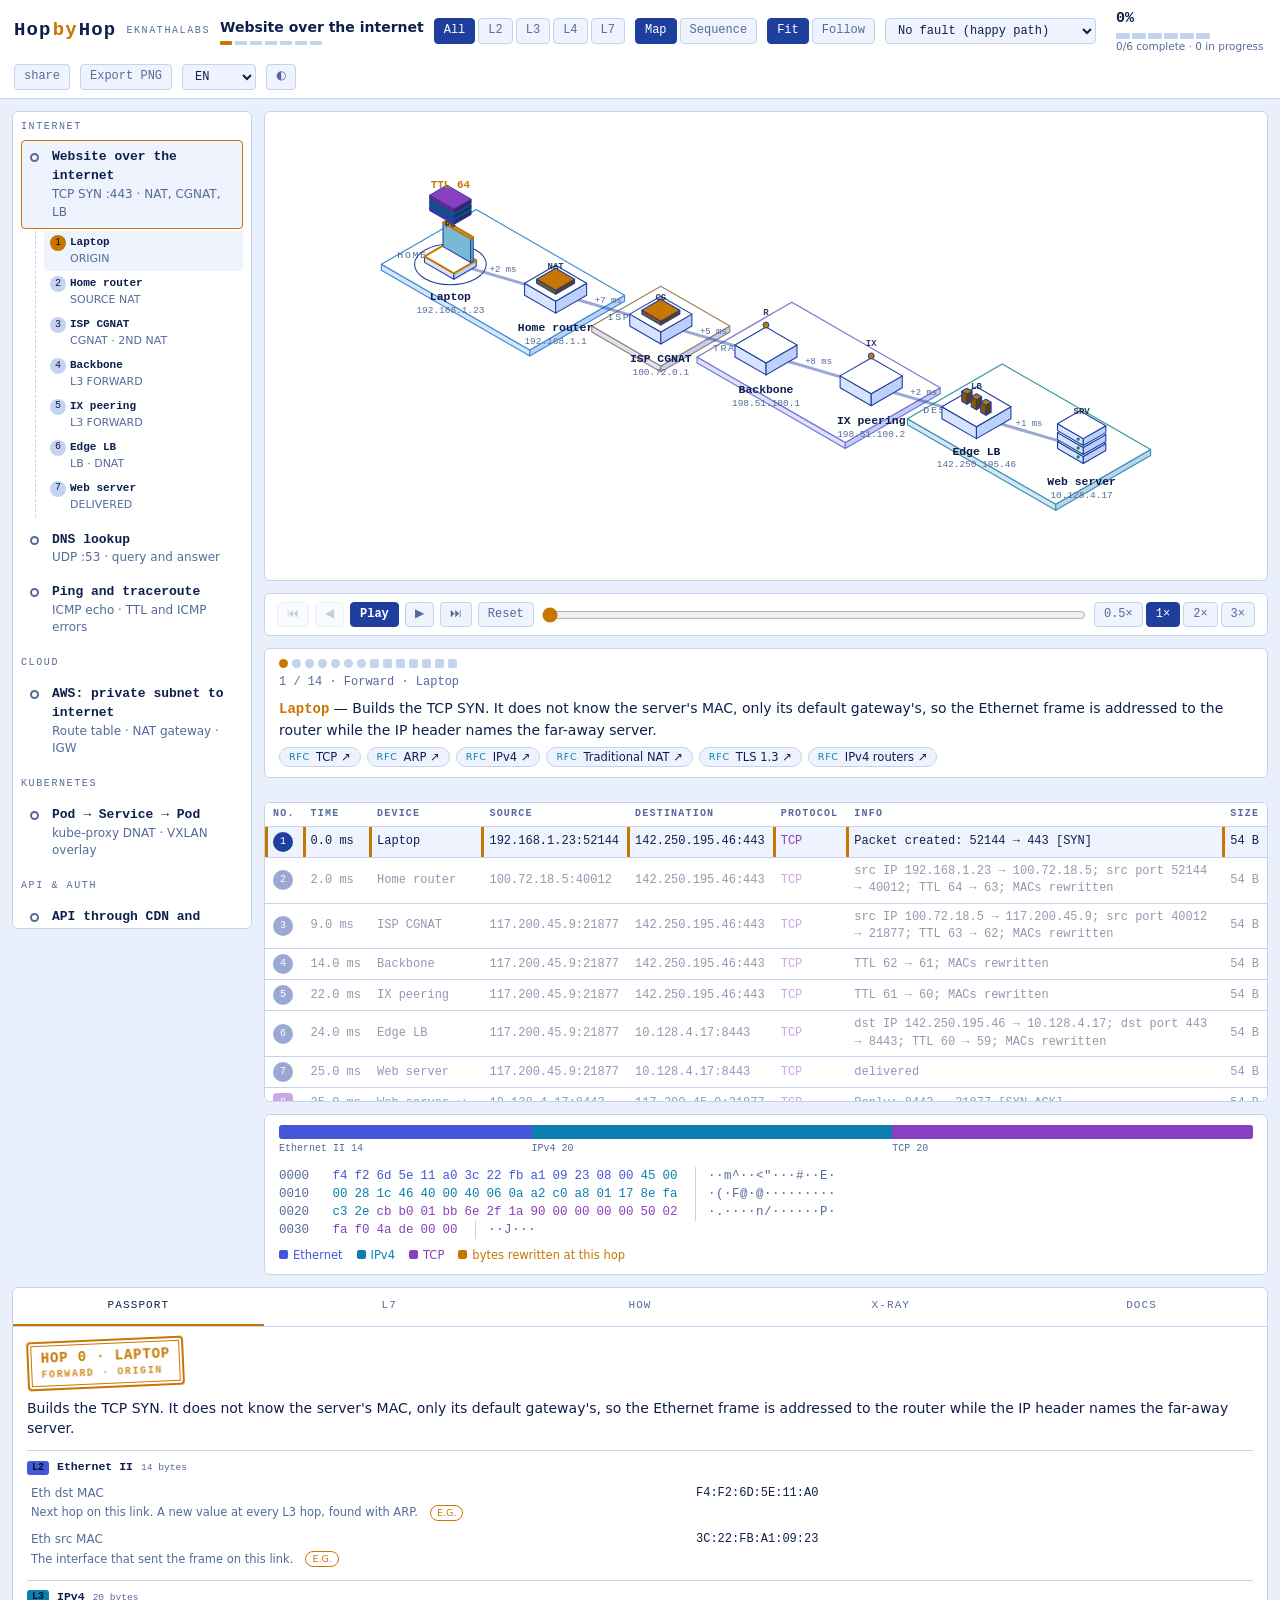
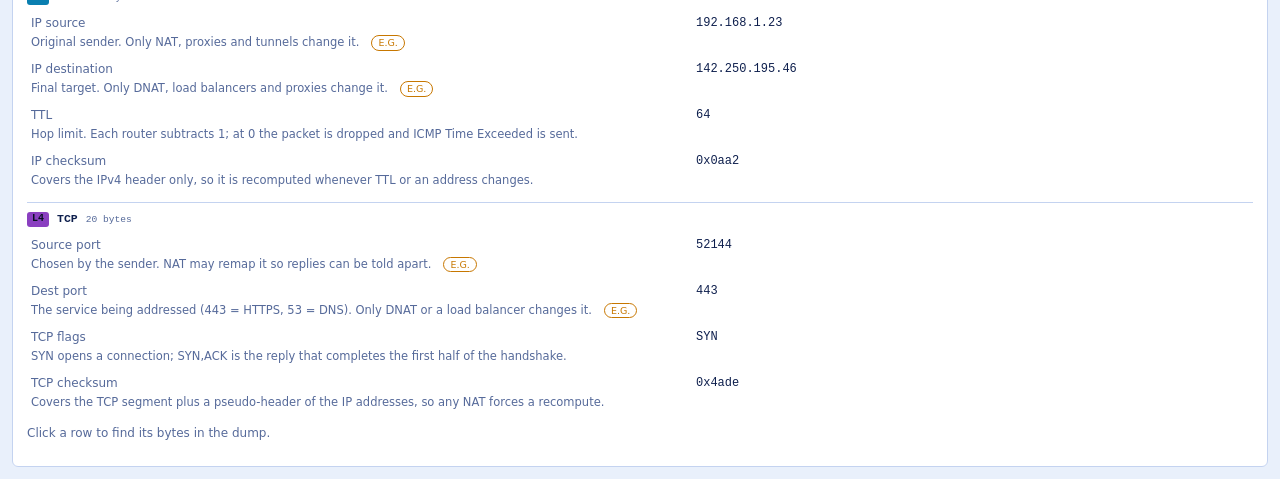
==== index.html @ b1446d4a "init: hopbyhop start" ====
<!doctype html>
<html lang="en" data-theme="dark">
<head>
<meta charset="utf-8">
<meta name="viewport" content="width=device-width,initial-scale=1">
<title>Hop by Hop — follow one packet, see every hop</title>
<meta name="description" content="Follow one packet across the network. Real bytes, real checksums, every rewrite explained. Free, offline, single file.">
<style>:root{
  --bg:#0b1020;--plate:#111a35;--panel:#0f172f;--panel2:#15203f;--line:#243059;--text:#dbe5ff;--dim:#8193c4;
  --accent:#ffb020;--ok:#3ddc97;--bad:#ff5d6c;--chg:#4cc9f0;
  --eth:#8b9cff;--ipc:#4cc9f0;--l4:#c792ea;--pay:#3ddc97;
  --s-top:#243a73;--s-lf:#1a2b5c;--s-rf:#13204a;--ink:#6f8cff;
  --mono:"JetBrains Mono","IBM Plex Mono",ui-monospace,SFMono-Regular,Menlo,Consolas,"Liberation Mono",monospace;
  --sans:system-ui,-apple-system,"Segoe UI",Roboto,"Noto Sans","Noto Sans Telugu","Noto Sans Devanagari",Arial,sans-serif;
}
:root[data-theme=light]{
  --bg:#e9f0fb;--plate:#f6f9ff;--panel:#ffffff;--panel2:#eef3fd;--line:#c4d3f0;--text:#0e1f4d;--dim:#566a9a;
  --accent:#c77700;--ok:#0b8f5c;--bad:#d1293d;--chg:#0a7fb0;
  --eth:#4457d6;--ipc:#0a7fb0;--l4:#8a3fc0;--pay:#0b8f5c;
  --s-top:#ffffff;--s-lf:#d7e3ff;--s-rf:#bdd0fb;--ink:#1f3f9f;
}
*{box-sizing:border-box}
html,body{margin:0}
body{background:var(--bg);color:var(--text);font-family:var(--sans);font-size:14px;line-height:1.45;
  background-image:linear-gradient(var(--line) 1px,transparent 1px),linear-gradient(90deg,var(--line) 1px,transparent 1px);
  background-size:44px 44px;background-position:-1px -1px;background-attachment:fixed}
body::before{content:"";position:fixed;inset:0;background:var(--bg);opacity:.9;pointer-events:none;z-index:-1}
a{color:var(--chg)}
button,select,textarea{font:inherit;color:inherit}
button{cursor:pointer}
small{color:var(--dim)}
.mono{font-family:var(--mono)}
.card{background:var(--panel);border:1px solid var(--line);border-radius:6px;padding:12px 14px;position:relative}
.card>h2,.h{margin:0 0 10px;font-family:var(--mono);font-size:11px;letter-spacing:.14em;text-transform:uppercase;color:var(--dim);font-weight:600;display:flex;align-items:center;gap:10px;flex-wrap:wrap}
.top{position:sticky;top:0;z-index:20;display:flex;align-items:center;gap:10px;padding:8px 14px;background:var(--panel);border-bottom:1px solid var(--line);flex-wrap:wrap}
.brand{display:flex;align-items:center;gap:10px}
.brand b{font-family:var(--mono);font-size:19px;letter-spacing:.06em}
.brand b i{color:var(--accent);font-style:normal}
.brand small{display:block;font-family:var(--mono);font-size:10px;letter-spacing:.16em;text-transform:uppercase}
.blk{display:grid;gap:2px;min-width:130px}
.blk small{font-family:var(--mono);font-size:10px;letter-spacing:.14em;text-transform:uppercase}
.blk b{font-family:var(--mono);font-size:13px;letter-spacing:.04em}
.dots{display:flex;gap:3px;margin-top:2px}
.dots i{width:16px;height:3px;background:var(--line);border-radius:2px}
.dots i.on{background:var(--accent)}
.seg{display:flex;gap:2px}
.seg button,.btn{border:1px solid var(--line);background:var(--panel2);border-radius:4px;padding:3px 9px;font-family:var(--mono);font-size:12px;color:var(--dim)}
.seg button.on{background:var(--ink);color:#fff;border-color:var(--ink)}
.btn:hover,.seg button:hover{border-color:var(--accent);color:var(--text)}
.btn.pri{background:var(--ink);color:#fff;border-color:var(--ink);font-weight:700}
.btn:disabled{opacity:.35;cursor:default}
.pbar{display:flex;gap:2px;margin-top:3px}
.pbar i{width:14px;height:6px;background:var(--line);border-radius:1px}
.pbar i.done{background:var(--ok)}.pbar i.prog{background:var(--accent)}
.hc{margin-left:auto;display:flex;gap:6px;align-items:center;flex-wrap:wrap}
select{background:var(--panel2);border:1px solid var(--line);border-radius:4px;padding:4px 8px;font-family:var(--mono);font-size:12px}
.app{display:grid;grid-template-columns:268px minmax(0,1fr) 372px;gap:12px;padding:12px;align-items:start;max-width:1900px;margin:0 auto}
.center{display:grid;gap:12px;min-width:0}
.rail,.right{position:sticky;top:70px;max-height:calc(100vh - 82px);overflow:auto}
.right{display:flex;flex-direction:column;padding:0}
.right .tabs{display:flex;border-bottom:1px solid var(--line);overflow:auto}
.right .tabs button{flex:1;border:0;background:transparent;padding:10px 6px;font-family:var(--mono);font-size:11px;letter-spacing:.1em;text-transform:uppercase;color:var(--dim);border-bottom:2px solid transparent;white-space:nowrap}
.right .tabs button.on{color:var(--text);border-color:var(--accent)}
.right .body{padding:12px 14px;overflow:auto}
@media(max-width:1280px){.app{grid-template-columns:240px minmax(0,1fr)}.right{grid-column:1/-1;position:static;max-height:none}}
@media(max-width:860px){.app{grid-template-columns:1fr}.rail{position:static;max-height:none}.top{gap:10px}}
/* rail */
.rg{font-family:var(--mono);font-size:10px;letter-spacing:.16em;text-transform:uppercase;color:var(--dim);margin:12px 0 6px}
.rg:first-child{margin-top:0}
.ri{display:grid;grid-template-columns:14px 1fr;column-gap:8px;width:100%;text-align:left;border:1px solid transparent;background:transparent;border-radius:4px;padding:7px 8px}
.ri b{font-family:var(--mono);font-size:13px}
.ri span{grid-column:2;color:var(--dim);font-size:12px}
.ri:hover{background:var(--panel2)}
.ri.act{background:var(--panel2);border-color:var(--accent)}
.dot{width:9px;height:9px;border-radius:50%;border:2px solid var(--dim);margin-top:5px}
.dot.prog{border-color:var(--accent);background:var(--accent)}.dot.done{border-color:var(--ok);background:var(--ok)}
.steps{margin:2px 0 6px 14px;border-left:1px dashed var(--line);padding-left:8px;display:grid;gap:1px}
.rs{display:grid;grid-template-columns:20px 1fr;text-align:left;border:0;background:transparent;border-radius:4px;padding:4px 6px}
.rs i{font-style:normal;font-family:var(--mono);font-size:10px;width:16px;height:16px;border-radius:50%;background:var(--line);display:grid;place-items:center;color:var(--text)}
.rs b{font-family:var(--mono);font-size:11px;font-weight:600}
.rs span{grid-column:2;font-size:11px;color:var(--dim)}
.rs.on{background:var(--panel2)}.rs.on i{background:var(--accent);color:#1a1100}
/* diagram */
.dtool{display:flex;gap:8px;align-items:center;flex-wrap:wrap;margin-bottom:8px}
.dtool .sp{flex:1}
.stage{position:relative;height:clamp(360px,54vh,580px);border:1px solid var(--line);border-radius:4px;background:color-mix(in srgb,var(--plate) 70%,transparent);overflow:hidden}
#map{width:100%;height:100%;display:block}
#mini{position:absolute;right:8px;bottom:8px;width:150px;height:84px;background:var(--panel);border:1px solid var(--line);border-radius:4px;opacity:.92}
#seq{display:none;height:clamp(360px,54vh,580px);overflow:auto;border:1px solid var(--line);border-radius:4px}
svg text{font-family:var(--mono)}
.zp.top{fill:color-mix(in srgb,var(--zc) 15%,var(--plate))}
.zp.lf{fill:color-mix(in srgb,var(--zc) 28%,var(--s-lf))}
.zp.rf{fill:color-mix(in srgb,var(--zc) 22%,var(--s-rf))}
.zp{stroke:color-mix(in srgb,var(--zc) 55%,var(--ink))!important}
.zl{fill:var(--dim);font-size:10px;letter-spacing:.16em;text-transform:uppercase}
.iso polygon,.iso ellipse,.iso path{stroke:var(--ink);stroke-width:1.1;stroke-linejoin:round}
.iso .top{fill:var(--s-top)}.iso .lf{fill:var(--s-lf)}.iso .rf{fill:var(--s-rf)}
.acc.top{fill:var(--accent)!important}.acc.lf{fill:color-mix(in srgb,var(--accent) 72%,#000)!important}.acc.rf{fill:color-mix(in srgb,var(--accent) 52%,#000)!important}
.scr.top,.scr.lf,.scr.rf{fill:color-mix(in srgb,var(--chg) 55%,var(--s-top))!important}
.led{fill:var(--ok);stroke:none!important}
.ring{fill:none;stroke:var(--ink);stroke-dasharray:5 4}
.node{cursor:pointer;transition:opacity .25s}
.node.dim{opacity:.28}
.node.future{opacity:.5}
.node.cur .top{stroke:var(--accent);stroke-width:2}
.node.cur .nglow{opacity:1}
.nglow{fill:none;stroke:var(--accent);stroke-width:2;opacity:0}
.nname{fill:var(--text);font-size:11.5px;font-weight:700;text-anchor:middle}
.naddr{fill:var(--dim);font-size:9.5px;text-anchor:middle}
.ncode{fill:var(--text);font-size:9px;font-weight:700;text-anchor:middle;opacity:.85}
.lnk{stroke:var(--ink);stroke-width:3;opacity:.45;fill:none}
.lnk.done{stroke:var(--accent);opacity:.95}
.lnk.flow{stroke:var(--accent);stroke-dasharray:3 9;stroke-linecap:round;animation:flow 1s linear infinite;opacity:1;fill:none}
@keyframes flow{to{stroke-dashoffset:-24}}
.lbl{fill:var(--dim);font-size:9px;text-anchor:middle}
.sl.top,.sl.lf,.sl.rf{stroke:var(--ink)}
.sl-eth.top{fill:var(--eth)}.sl-eth.lf{fill:color-mix(in srgb,var(--eth) 70%,#000)}.sl-eth.rf{fill:color-mix(in srgb,var(--eth) 50%,#000)}
.sl-ip.top{fill:var(--ipc)}.sl-ip.lf{fill:color-mix(in srgb,var(--ipc) 70%,#000)}.sl-ip.rf{fill:color-mix(in srgb,var(--ipc) 50%,#000)}
.sl-l4.top{fill:var(--l4)}.sl-l4.lf{fill:color-mix(in srgb,var(--l4) 70%,#000)}.sl-l4.rf{fill:color-mix(in srgb,var(--l4) 50%,#000)}
.sl-pay.top{fill:var(--pay)}.sl-pay.lf{fill:color-mix(in srgb,var(--pay) 70%,#000)}.sl-pay.rf{fill:color-mix(in srgb,var(--pay) 50%,#000)}
.sl-out.top{fill:var(--accent)}.sl-out.lf{fill:color-mix(in srgb,var(--accent) 70%,#000)}.sl-out.rf{fill:color-mix(in srgb,var(--accent) 50%,#000)}
.pk.ret .sl{opacity:.82}
.flash{animation:flash .9s ease-out}
@keyframes flash{0%{filter:brightness(2.2) drop-shadow(0 0 6px var(--accent))}100%{filter:none}}
.ptxt{fill:var(--accent);font-size:11px;font-weight:700;text-anchor:middle}
.tagbg{fill:var(--panel);stroke:var(--accent);stroke-width:1}
.tagtx{fill:var(--text);font-size:9.5px}
.tagwrap{animation:pop .35s ease-out}
@keyframes pop{from{opacity:0;transform:translateY(6px)}to{opacity:1;transform:none}}
.xmark{stroke:var(--bad);stroke-width:4;stroke-linecap:round}
.fring{fill:none;stroke:var(--bad);stroke-width:2;animation:pulse 1.2s ease-out infinite}
@keyframes pulse{0%{opacity:1;stroke-width:2}100%{opacity:0;stroke-width:9}}
.ftxt{fill:var(--bad);font-size:10px;font-weight:700;text-anchor:middle}
.mn{fill:var(--dim)}.mn.on{fill:var(--accent)}
.mv{fill:none;stroke:var(--accent);stroke-width:1.5}
/* narration */
.nar .top2{display:flex;gap:14px;align-items:center;flex-wrap:wrap;margin-bottom:8px}
.sdots{display:flex;gap:4px;flex-wrap:wrap}
.sdots i{width:9px;height:9px;border-radius:50%;background:var(--line);cursor:pointer}
.sdots i.on{background:var(--accent)}.sdots i.past{background:color-mix(in srgb,var(--accent) 45%,var(--line))}
.sdots i.r{border-radius:2px}
.ctr{display:flex;gap:6px;align-items:center;flex-wrap:wrap}
.ctr .btn{min-width:36px;height:30px}
#scrub{flex:1;min-width:140px;accent-color:var(--accent)}
.cap{font-size:14px;margin:6px 0 8px}
.cap b{font-family:var(--mono);color:var(--accent)}
.chips{display:flex;gap:6px;flex-wrap:wrap}
.doc{display:inline-flex;gap:6px;align-items:center;font-size:11.5px;text-decoration:none;border:1px solid var(--line);border-radius:12px;padding:1px 9px;color:var(--text);background:var(--panel2)}
.doc:hover{border-color:var(--chg)}
.doc em{font-style:normal;font-size:9.5px;letter-spacing:.08em;text-transform:uppercase;color:var(--chg)}
.doc.v em{color:var(--accent)}.doc.t em{color:var(--ok)}
.faultbox{border:1px solid var(--bad);background:color-mix(in srgb,var(--bad) 9%,var(--panel));border-radius:6px;padding:12px 14px}
.faultbox h3{margin:0 0 4px;font-size:14px;color:var(--bad);font-family:var(--mono)}
.faultbox p{margin:0 0 8px}
pre{margin:0;background:var(--bg);border:1px solid var(--line);border-radius:4px;padding:8px 10px;font-family:var(--mono);font-size:12px;overflow:auto;white-space:pre}
/* hop table */
.tw{overflow:auto;max-height:290px}
table{width:100%;border-collapse:collapse;font-size:12.5px}
th{position:sticky;top:0;background:var(--panel);font-family:var(--mono);font-size:10px;letter-spacing:.12em;text-transform:uppercase;color:var(--dim);text-align:left;padding:4px 8px;font-weight:600}
td{padding:5px 8px;border-top:1px solid var(--line);font-family:var(--mono);font-size:12px;white-space:nowrap}
td.info{white-space:normal;min-width:240px}
tr.hr{cursor:pointer}
tr.hr:hover td{background:var(--panel2)}
tr.hr.on td{background:var(--panel2);box-shadow:inset 3px 0 0 var(--accent)}
tr.hr.fut td{opacity:.45}
.no{display:inline-grid;place-items:center;width:20px;height:20px;border-radius:50%;background:var(--ink);color:#fff;font-size:10px}
.no.r{border-radius:4px;background:var(--l4)}
.pt-tcp{color:var(--l4)}.pt-udp{color:var(--ipc)}.pt-icmp{color:var(--accent)}.pt-dns{color:var(--ok)}
/* bytes */
.lbar{display:flex;height:14px;border-radius:3px;overflow:hidden;margin-bottom:3px}
.lbar i{display:block;height:100%}
.lbl2{display:flex;font-size:10px;font-family:var(--mono);color:var(--dim);margin-bottom:10px}
.lbl2 span{overflow:hidden;white-space:nowrap}
.hexw{display:grid;grid-template-columns:1fr;font-family:var(--mono);font-size:12.5px;overflow:auto}
.hrow{display:flex;gap:14px;white-space:nowrap}
.hoff{color:var(--dim);width:36px}
.hasc{color:var(--dim);letter-spacing:.04em;border-left:1px solid var(--line);padding-left:12px}
.hb{display:inline-block;width:22px;text-align:center;border-radius:3px}
.hb.eth{color:var(--eth)}.hb.ip{color:var(--ipc)}.hb.l4{color:var(--l4)}.hb.pay{color:var(--pay)}
.hb.dim{opacity:.25}
.hb.chg{background:color-mix(in srgb,var(--accent) 26%,transparent);box-shadow:inset 0 -2px 0 var(--accent);color:var(--text)}
.hb.sel{background:var(--chg);color:#04121a;font-weight:700}
.legend{display:flex;gap:14px;font-size:11.5px;color:var(--dim);margin-top:8px;flex-wrap:wrap}
.legend span::before{content:"";display:inline-block;width:9px;height:9px;border-radius:2px;margin-right:5px;background:currentColor}
/* inspector */
.stamp{display:inline-block;border:2.5px solid var(--accent);color:var(--accent);padding:5px 12px;border-radius:4px;transform:rotate(-2.5deg);font-family:var(--mono);font-weight:700;letter-spacing:.06em;margin:0 0 10px;box-shadow:inset 0 0 0 2px var(--panel),inset 0 0 0 3px var(--accent)}
.stamp small{display:block;font-size:10px;letter-spacing:.16em;color:inherit;opacity:.85}
.stamp.bad{border-color:var(--bad);color:var(--bad);box-shadow:inset 0 0 0 2px var(--panel),inset 0 0 0 3px var(--bad)}
.does{margin:0 0 12px}
.grp{border-top:1px solid var(--line);padding-top:8px;margin-top:8px}
.gh{display:flex;gap:8px;align-items:center;font-family:var(--mono);font-size:11.5px;font-weight:700;margin-bottom:4px}
.gh small{font-weight:400}
.lay{display:inline-block;font-size:10px;padding:0 5px;border-radius:3px;color:#06101f;font-weight:700}
.L2{background:var(--eth)}.L3{background:var(--ipc)}.L4{background:var(--l4)}.L7{background:var(--pay)}
.fr{display:grid;grid-template-columns:96px 1fr 1fr;gap:2px 8px;padding:5px 4px;border-radius:4px;cursor:pointer;font-size:12px}
.fr:hover{background:var(--panel2)}
.fr.sel{background:var(--panel2);box-shadow:inset 2px 0 0 var(--chg)}
.fr .f{color:var(--dim);font-family:var(--sans)}
.fr .o{font-family:var(--mono);color:var(--dim);word-break:break-all}
.fr .n{font-family:var(--mono);word-break:break-all}
.fr.chg .o{text-decoration:line-through}
.fr.chg .n{color:var(--chg);font-weight:700}
.fr.der .n{color:var(--dim)}
.fr .note{grid-column:1/-1;color:var(--dim);font-size:11.5px;display:flex;gap:6px;flex-wrap:wrap;align-items:center}
.bg{font-family:var(--sans);font-size:9.5px;border:1px solid var(--chg);color:var(--chg);border-radius:9px;padding:0 6px;margin-left:6px;font-weight:400}
.bg.d{border-color:var(--dim);color:var(--dim)}
.bg.e{border-color:var(--accent);color:var(--accent)}
.bg.x{border-color:var(--bad);color:var(--bad)}
.hint{color:var(--dim);font-size:12px;margin-top:8px}
.l7r{display:grid;grid-template-columns:140px 1fr;gap:3px 10px;font-family:var(--mono);font-size:12px;padding:4px 6px;border-radius:3px;word-break:break-all}
.l7r.new{background:color-mix(in srgb,var(--ok) 14%,transparent)}
.l7r.chg{background:color-mix(in srgb,var(--accent) 16%,transparent)}
.l7r.del{background:color-mix(in srgb,var(--bad) 12%,transparent);text-decoration:line-through;opacity:.8}
.l7r .k{color:var(--dim)}
.blk2{border:1px solid var(--line);border-radius:4px;margin-bottom:10px}
.blk2 .bh{display:flex;justify-content:space-between;gap:8px;align-items:center;padding:6px 10px;border-bottom:1px solid var(--line);font-size:12px;font-weight:700}
.blk2 pre{border:0;border-radius:0 0 4px 4px}
.blk2 .bd{padding:6px 10px}
.xt{width:100%;margin:6px 0}
.xt td,.xt th{padding:4px 6px;font-size:11.5px}
.xt tr.hit td{background:color-mix(in srgb,var(--accent) 20%,transparent);color:var(--text);box-shadow:inset 0 0 0 0 transparent}
.xt tr.hit td:first-child{box-shadow:inset 3px 0 0 var(--accent)}
.fl{display:flex;flex-wrap:wrap;gap:4px;align-items:center;margin:6px 0}
.fl span{border:1px solid var(--line);border-radius:4px;padding:2px 8px;font-family:var(--mono);font-size:11.5px;color:var(--dim)}
.fl span.hit{border-color:var(--accent);color:var(--text);background:color-mix(in srgb,var(--accent) 15%,transparent)}
.fl i{font-style:normal;color:var(--dim)}
.dl{display:grid;gap:6px}
.dl a{display:grid;grid-template-columns:1fr auto;gap:2px 10px;border:1px solid var(--line);border-radius:4px;padding:7px 10px;text-decoration:none;color:var(--text)}
.dl a:hover{border-color:var(--chg)}
.dl a small{grid-column:1}
.dl a em{font-style:normal;font-family:var(--mono);font-size:10px;letter-spacing:.08em;text-transform:uppercase;color:var(--chg);align-self:start;grid-row:1;grid-column:2}
/* trace tool */
textarea{width:100%;min-height:200px;background:var(--bg);border:1px solid var(--line);border-radius:4px;padding:10px;font-family:var(--mono);font-size:12.5px;resize:vertical}
.tiles{display:grid;grid-template-columns:repeat(auto-fit,minmax(130px,1fr));gap:10px;margin:14px 0}
.tile{background:var(--panel2);border:1px solid var(--line);border-radius:4px;padding:10px 12px}
.tile b{display:block;font-family:var(--mono);font-size:20px}
.tile span{color:var(--dim);font-size:11px;text-transform:uppercase;letter-spacing:.08em}
.trow{display:grid;grid-template-columns:30px 200px minmax(120px,1fr) 80px;gap:10px;padding:9px 6px;border-top:1px solid var(--line);align-items:start}
.trow .n{font-family:var(--mono);color:var(--dim)}
.chip{display:inline-block;font-size:10px;border-radius:9px;padding:0 7px;margin-left:6px;border:1px solid var(--line);color:var(--dim)}
.chip.cg{border-color:var(--accent);color:var(--accent)}.chip.priv{border-color:var(--eth);color:var(--eth)}.chip.pub{border-color:var(--ok);color:var(--ok)}
.tbar{height:9px;background:var(--panel2);border-radius:5px;overflow:hidden;margin-top:5px}
.tbar span{display:block;height:100%;background:var(--chg)}.tbar span.hot{background:var(--bad)}
.note2{font-size:12.5px;margin:0 0 4px}
.note2::before{content:"";display:inline-block;width:8px;height:8px;border-radius:50%;margin-right:7px;background:var(--dim)}
.note2.warn::before{background:var(--accent)}.note2.bad::before{background:var(--bad)}.note2.ok::before{background:var(--ok)}.note2.info::before{background:var(--chg)}
.tavg{font-family:var(--mono);text-align:right}
@media(max-width:760px){.trow{grid-template-columns:26px 1fr 64px}.trow .bars{grid-column:1/-1;order:5}}
footer{max-width:1900px;margin:0 auto;padding:4px 14px 28px;color:var(--dim);font-size:12px}
.toast{position:fixed;bottom:18px;left:50%;transform:translateX(-50%);background:var(--accent);color:#1a1100;padding:8px 14px;border-radius:6px;font-weight:600;opacity:0;pointer-events:none;transition:opacity .2s;z-index:50}
.toast.on{opacity:1}
[hidden]{display:none!important}
:focus-visible{outline:2px solid var(--accent);outline-offset:2px}
@media(prefers-reduced-motion:reduce){*{animation:none!important;transition:none!important}}
/* layout patch: template-specific containers */
body{background:var(--bg);color:var(--text);font-family:var(--sans);margin:0}
.brand b span{color:var(--accent);margin:0 1px}
.now{display:flex;flex-direction:column;gap:3px}.now b{font-size:14px}
.ndots{display:flex;gap:3px}.ndots i{width:12px;height:4px;background:var(--line);border-radius:1px}.ndots i.on{background:var(--accent)}
.prog{display:flex;flex-direction:column;margin-left:auto}.prog b{font-family:var(--mono);font-size:15px}.prog small{font-size:10.5px;color:var(--dim)}
.seg{display:flex;gap:3px}
.stagewrap{position:relative;background:var(--panel);border:1px solid var(--line);border-radius:6px;overflow:hidden}
#stage{display:block}#map{display:block;width:100%;height:clamp(340px,52vh,560px)}
#seq{background:var(--panel)}
.ctl{display:flex;align-items:center;gap:6px;flex-wrap:wrap;background:var(--panel);border:1px solid var(--line);border-radius:6px;padding:8px 12px}
.ctl #scrub{flex:1;min-width:120px;accent-color:var(--accent)}
.narr{background:var(--panel);border:1px solid var(--line);border-radius:6px;padding:10px 14px;display:grid;gap:6px}
.narr .ctr{font-family:var(--mono);font-size:12px;color:var(--dim)}.narr .cap{margin:0;line-height:1.5}
.narr .cap b{color:var(--accent)}
.tw,.bytes,.rail,.right,.tracepane{background:var(--panel);border:1px solid var(--line);border-radius:6px}
.tw{overflow:auto;max-height:300px}.bytes{padding:10px 14px;overflow:auto}
.rail{padding:8px}.tracepane{grid-column:2/-1;padding:16px;display:grid;gap:10px;align-content:start}
.tracepane[hidden],.center[hidden],.right[hidden]{display:none}
#tin{width:100%;box-sizing:border-box;background:var(--panel2);color:var(--text);border:1px solid var(--line);border-radius:4px;padding:8px;font-family:var(--mono);font-size:12px}
.itabs{display:flex;border-bottom:1px solid var(--line);overflow:auto}
.itabs button{flex:1;border:0;background:transparent;padding:10px 6px;font-family:var(--mono);font-size:11px;letter-spacing:.1em;text-transform:uppercase;color:var(--dim);border-bottom:2px solid transparent;white-space:nowrap;cursor:pointer}
.itabs button.on{color:var(--text);border-color:var(--accent)}
.ibody{padding:12px 14px;overflow:auto}
.hint{font-size:12px;color:var(--dim);line-height:1.5}
/* sequence view */
.seq svg{color:var(--text);font-family:var(--mono)}
.seq .life{stroke:var(--line);stroke-dasharray:3 4}.seq .sbox{fill:var(--panel2);stroke:var(--line)}
.seq .sn{font-size:10.5px;text-anchor:middle;fill:var(--text);font-weight:700}.seq .sa2{font-size:9px;text-anchor:middle;fill:var(--dim)}
.seq .sarr{cursor:pointer;color:var(--chg)}.seq .sarr line,.seq .sarr path{stroke:currentColor;stroke-width:1.6}
.seq .sarr.r{color:var(--accent)}.seq .sarr.cur{color:var(--accent);font-weight:700}.seq .sarr.cur line{stroke-width:2.6}.seq .sarr.fut{opacity:.35}
.seq .sl2{font-size:10px;fill:var(--text)}.seq .sl2.c{text-anchor:middle}
.top .btn,.top select{white-space:nowrap}.top .prog{min-width:150px}
</style>
</head>
<body>
<header class="top">
  <div class="brand"><b>Hop<span>by</span>Hop</b><small>EknathaLabs</small></div>
  <div class="now"><b id="nowTitle"></b><span id="nowDots" class="ndots"></span></div>
  <div class="seg" id="layerSel" aria-label="Layer focus"></div>
  <div class="seg" id="viewSel"></div>
  <div class="seg" id="zoomSel"></div>
  <select id="selF" aria-label="Fault"></select>
  <div class="prog" title="Progress"><b id="progPct"></b><span id="progBar" class="pbar"></span><small id="progTxt"></small></div>
  <button class="btn" id="bShare" data-i="share">Share</button>
  <button class="btn" id="bExport" data-i="export">PNG</button>
  <select id="lang" aria-label="Language"><option value="en">EN</option><option value="te">తెలుగు</option><option value="hi">हिन्दी</option></select>
  <button class="btn" id="bTheme" aria-label="Toggle theme">◐</button>
</header>
<main class="app" id="app">
  <nav class="rail" id="rail" aria-label="Journeys"></nav>
  <section class="center" id="center">
    <div class="stagewrap">
      <div id="stage"><svg id="map" preserveAspectRatio="xMidYMid meet" role="img" aria-label="Isometric packet path"></svg></div>
      <div id="seq" class="seq" style="display:none"></div>
      <svg id="mini" class="mini" preserveAspectRatio="xMidYMid meet" aria-hidden="true"></svg>
    </div>
    <div class="ctl">
      <button class="btn" id="bFirst" aria-label="First">⏮</button>
      <button class="btn" id="bPrev" aria-label="Previous">◀</button>
      <button class="btn pri" id="bPlay">Play</button>
      <button class="btn" id="bNext" aria-label="Next">▶</button>
      <button class="btn" id="bLast" aria-label="Last">⏭</button>
      <button class="btn" id="bReset" data-i="reset">Reset</button>
      <input type="range" id="scrub" min="0" max="1" step="0.01" value="0" aria-label="Scrub">
      <div class="seg" id="spdSel"><button data-v="0.5">0.5×</button><button data-v="1" class="on">1×</button><button data-v="2">2×</button><button data-v="3">3×</button></div>
    </div>
    <div class="narr">
      <div class="sdots" id="sdots"></div><div class="ctr" id="stepTxt"></div>
      <p id="cap" class="cap"></p><div class="chips" id="capDocs"></div>
    </div>
    <div id="faultBox"></div>
    <div class="tw" id="hops"></div>
    <div id="bytes" class="bytes"></div>
  </section>
  <aside class="right" id="right">
    <div class="itabs" id="itabs"></div>
    <div class="ibody" id="ibody"></div>
  </aside>
  <section class="tracepane" id="tracepane" hidden>
    <h2 data-i="traceTool">Traceroute decoder</h2>
    <p class="hint">Paste output from traceroute, tracert or mtr. Everything is parsed in your browser; nothing is uploaded.</p>
    <textarea id="tin" spellcheck="false" rows="9"></textarea>
    <div><button class="btn" id="tsample">Load sample</button></div>
    <div class="tiles" id="ttiles"></div>
    <div id="tout"></div>
  </section>
</main>
<div class="toast" id="toast" role="status"></div>
<script>"use strict";
/* ================= official documentation registry =================
   k: Standard | Vendor | Tool.  Only official sources are linked. scripts/check-links.js verifies every URL. */
const R = n => 'https://www.rfc-editor.org/rfc/rfc' + n;
const DOCS = {
  rfc791:{l:'RFC 791 · IPv4',u:R(791),k:'Standard',s:'STD 5'},
  rfc768:{l:'RFC 768 · UDP',u:R(768),k:'Standard',s:'STD 6'},
  rfc9293:{l:'RFC 9293 · TCP',u:R(9293),k:'Standard',s:'STD 7'},
  rfc792:{l:'RFC 792 · ICMP',u:R(792),k:'Standard',s:'STD 5'},
  rfc826:{l:'RFC 826 · ARP',u:R(826),k:'Standard',s:'STD 37'},
  rfc1071:{l:'RFC 1071 · Internet checksum',u:R(1071),k:'Standard',s:'Informational'},
  rfc1812:{l:'RFC 1812 · IPv4 routers',u:R(1812),k:'Standard',s:'Proposed Standard'},
  rfc1918:{l:'RFC 1918 · Private addresses',u:R(1918),k:'Standard',s:'BCP 5'},
  rfc3022:{l:'RFC 3022 · Traditional NAT',u:R(3022),k:'Standard',s:'Informational'},
  rfc6598:{l:'RFC 6598 · Shared address space',u:R(6598),k:'Standard',s:'BCP 153'},
  rfc1191:{l:'RFC 1191 · Path MTU discovery',u:R(1191),k:'Standard',s:'Draft Standard'},
  rfc4821:{l:'RFC 4821 · Packetization-layer PMTUD',u:R(4821),k:'Standard',s:'Proposed Standard'},
  rfc7348:{l:'RFC 7348 · VXLAN',u:R(7348),k:'Standard',s:'Informational'},
  rfc9110:{l:'RFC 9110 · HTTP semantics',u:R(9110),k:'Standard',s:'STD 97'},
  rfc7239:{l:'RFC 7239 · Forwarded header',u:R(7239),k:'Standard',s:'Proposed Standard'},
  rfc1035:{l:'RFC 1035 · DNS',u:R(1035),k:'Standard',s:'STD 13'},
  rfc8446:{l:'RFC 8446 · TLS 1.3',u:R(8446),k:'Standard',s:'Proposed Standard'},
  rfc6750:{l:'RFC 6750 · Bearer tokens',u:R(6750),k:'Standard',s:'Proposed Standard'},
  rfc7519:{l:'RFC 7519 · JWT',u:R(7519),k:'Standard',s:'Proposed Standard'},
  rfc8693:{l:'RFC 8693 · Token exchange',u:R(8693),k:'Standard',s:'Proposed Standard'},
  w3tc:{l:'W3C Trace Context',u:'https://www.w3.org/TR/trace-context/',k:'Standard',s:'W3C Recommendation'},
  k8svip:{l:'Kubernetes · Virtual IPs and service proxies',u:'https://kubernetes.io/docs/reference/networking/virtual-ips/',k:'Vendor'},
  k8ssvc:{l:'Kubernetes · Service',u:'https://kubernetes.io/docs/concepts/services-networking/service/',k:'Vendor'},
  k8snet:{l:'Kubernetes · Cluster networking',u:'https://kubernetes.io/docs/concepts/cluster-administration/networking/',k:'Vendor'},
  k8spol:{l:'Kubernetes · Network policies',u:'https://kubernetes.io/docs/concepts/services-networking/network-policies/',k:'Vendor'},
  nf:{l:'netfilter documentation',u:'https://www.netfilter.org/documentation/',k:'Tool'},
  tcpdump:{l:'tcpdump manual',u:'https://www.tcpdump.org/manpages/tcpdump.1.html',k:'Tool'},
  awsrt:{l:'AWS · Route tables',u:'https://docs.aws.amazon.com/vpc/latest/userguide/VPC_Route_Tables.html',k:'Vendor'},
  awsnat:{l:'AWS · NAT gateways',u:'https://docs.aws.amazon.com/vpc/latest/userguide/vpc-nat-gateway.html',k:'Vendor'},
  awsigw:{l:'AWS · Internet gateways',u:'https://docs.aws.amazon.com/vpc/latest/userguide/VPC_Internet_Gateway.html',k:'Vendor'},
  awssg:{l:'AWS · Security groups',u:'https://docs.aws.amazon.com/vpc/latest/userguide/vpc-security-groups.html',k:'Vendor'},
  awsacl:{l:'AWS · Network ACLs',u:'https://docs.aws.amazon.com/vpc/latest/userguide/vpc-network-acls.html',k:'Vendor'}
};

/* ================= field explanations (passport tree) ================= */
const FINFO = {
  ethDst:{l:'Eth dst MAC',n:'Next hop on this link. A new value at every L3 hop, found with ARP.',d:['rfc826'],eg:1},
  ethSrc:{l:'Eth src MAC',n:'The interface that sent the frame on this link.',d:['rfc826'],eg:1},
  ipSrc:{l:'IP source',n:'Original sender. Only NAT, proxies and tunnels change it.',d:['rfc791','rfc3022'],eg:1},
  ipDst:{l:'IP destination',n:'Final target. Only DNAT, load balancers and proxies change it.',d:['rfc791'],eg:1},
  ttl:{l:'TTL',n:'Hop limit. Each router subtracts 1; at 0 the packet is dropped and ICMP Time Exceeded is sent.',d:['rfc791','rfc1812','rfc792']},
  ipCk:{l:'IP checksum',n:'Covers the IPv4 header only, so it is recomputed whenever TTL or an address changes.',d:['rfc1071'],der:1},
  sport:{l:'Source port',n:'Chosen by the sender. NAT may remap it so replies can be told apart.',d:['rfc9293','rfc768'],eg:1},
  dport:{l:'Dest port',n:'The service being addressed (443 = HTTPS, 53 = DNS). Only DNAT or a load balancer changes it.',d:['rfc9293','rfc768'],eg:1},
  flags:{l:'TCP flags',n:'SYN opens a connection; SYN,ACK is the reply that completes the first half of the handshake.',d:['rfc9293']},
  tcpCk:{l:'TCP checksum',n:'Covers the TCP segment plus a pseudo-header of the IP addresses, so any NAT forces a recompute.',d:['rfc9293','rfc1071'],der:1},
  udpCk:{l:'UDP checksum',n:'Covers the datagram plus a pseudo-header of the IP addresses, so NAT forces a recompute.',d:['rfc768','rfc1071'],der:1},
  icmpType:{l:'ICMP type',n:'8 = echo request, 0 = echo reply, 11 = time exceeded (TTL hit 0).',d:['rfc792']},
  icmpId:{l:'Echo identifier',n:'Matches replies to the request. NAT treats it like a port and may rewrite it.',d:['rfc792'],eg:1},
  icmpCk:{l:'ICMP checksum',n:'Covers the whole ICMP message.',d:['rfc792','rfc1071'],der:1}
};

/* ================= UI strings (English, Telugu, Hindi). TE/HI are drafts: please proofread. ================= */
const I18N = {
  en:{tagline:'Follow one packet. See every hop.',nowLearning:'Now learning',layerFocus:'Layer focus',all:'All',progress:'Learning progress',complete:'complete',inProgress:'in progress',
    journeys:'Journeys',tools:'Tools',traceTool:'Traceroute decoder',map:'Map',sequence:'Sequence',fit:'Fit',follow:'Follow',breakIt:'Break it',noFault:'No fault (happy path)',
    play:'Play',pause:'Pause',step:'Step',reset:'Reset',speed:'Speed',copyLink:'Copy link',export:'Export PNG',theme:'Theme',passport:'Passport',l7:'L7',how:'How',xray:'X-ray',docs:'Docs',
    flow:'Packet flow',bytes:'Packet bytes',before:'Before',after:'After this hop',forward:'Forward',ret:'Return',hop:'Hop',no:'No.',time:'Time',device:'Device',src:'Source',dst:'Destination',proto:'Protocol',info:'Info',size:'Size',
    loadSample:'Load sample',pasteHere:'Paste traceroute output',egNote:'an example value: it differs in every real capture',clickRow:'Click a row to find its bytes in the dump.',linkCopied:'Link copied',
    rewritten:'rewritten',recomputed:'recomputed',added:'added',removed:'removed',changed:'changed',illus:'Addresses and MACs are illustrative sample values. Checksums are computed from the bytes shown.'},
  te:{tagline:'ఒక ప్యాకెట్‌ను అనుసరించండి. ప్రతి హాప్‌ను చూడండి.',nowLearning:'ఇప్పుడు నేర్చుకుంటున్నది',layerFocus:'లేయర్',all:'అన్నీ',progress:'అభ్యాస పురోగతి',complete:'పూర్తి',inProgress:'కొనసాగుతోంది',
    journeys:'ప్రయాణాలు',tools:'సాధనాలు',traceTool:'ట్రేస్‌రూట్ డీకోడర్',map:'మ్యాప్',sequence:'క్రమం',fit:'ఫిట్',follow:'అనుసరించు',breakIt:'లోపం చేర్చు',noFault:'లోపం లేదు',
    play:'ప్లే',pause:'పాజ్',step:'స్టెప్',reset:'రీసెట్',speed:'వేగం',copyLink:'లింక్ కాపీ',export:'PNG ఎగుమతి',theme:'థీమ్',passport:'పాస్‌పోర్ట్',l7:'L7',how:'ఎలా',xray:'ఎక్స్-రే',docs:'డాక్స్',
    flow:'ప్యాకెట్ ప్రవాహం',bytes:'ప్యాకెట్ బైట్లు',before:'ముందు',after:'ఈ హాప్ తర్వాత',forward:'ముందుకు',ret:'తిరుగు',hop:'హాప్',no:'సం.',time:'సమయం',device:'పరికరం',src:'మూలం',dst:'గమ్యం',proto:'ప్రోటోకాల్',info:'వివరం',size:'పరిమాణం',
    loadSample:'నమూనా లోడ్',pasteHere:'ట్రేస్‌రూట్ అవుట్‌పుట్ అతికించండి',clickRow:'బైట్లను చూడటానికి వరుసను క్లిక్ చేయండి.',linkCopied:'లింక్ కాపీ అయింది'},
  hi:{tagline:'एक पैकेट का पीछा करें। हर हॉप देखें।',nowLearning:'अभी सीख रहे हैं',layerFocus:'लेयर',all:'सभी',progress:'सीखने की प्रगति',complete:'पूर्ण',inProgress:'जारी',
    journeys:'यात्राएँ',tools:'टूल',traceTool:'ट्रेसरूट डिकोडर',map:'मैप',sequence:'क्रम',fit:'फ़िट',follow:'अनुसरण',breakIt:'गड़बड़ी जोड़ें',noFault:'कोई गड़बड़ी नहीं',
    play:'चलाएँ',pause:'रोकें',step:'स्टेप',reset:'रीसेट',speed:'गति',copyLink:'लिंक कॉपी',export:'PNG निर्यात',theme:'थीम',passport:'पासपोर्ट',l7:'L7',how:'कैसे',xray:'एक्स-रे',docs:'दस्तावेज़',
    flow:'पैकेट प्रवाह',bytes:'पैकेट बाइट्स',before:'पहले',after:'इस हॉप के बाद',forward:'आगे',ret:'वापसी',hop:'हॉप',no:'क्र.',time:'समय',device:'डिवाइस',src:'स्रोत',dst:'गंतव्य',proto:'प्रोटोकॉल',info:'जानकारी',size:'आकार',
    loadSample:'नमूना लोड करें',pasteHere:'ट्रेसरूट आउटपुट चिपकाएँ',clickRow:'बाइट्स देखने के लिए पंक्ति पर क्लिक करें।',linkCopied:'लिंक कॉपी हुआ'}
};

/* ================= payload helpers ================= */
function dnsName(){const o=[];for(const l of ['www','example','com']){o.push(l.length);for(const ch of l)o.push(ch.charCodeAt(0));}o.push(0);return o;}
const DNSQ=[0xb7,0xa1,0x01,0x00,0,1,0,0,0,0,0,0,...dnsName(),0,1,0,1];
const DNSR=[0xb7,0xa1,0x81,0x80,0,1,0,1,0,0,0,0,...dnsName(),0,1,0,1,0xc0,0x0c,0,1,0,1,0,0,0x01,0x2c,0,4,203,0,113,10];
const ECHO=[0x61,0x62,0x63,0x64,0x65,0x66,0x67,0x68];

/* ================= journeys =================
   node.set  = fields this device rewrites (cumulative)      node.router = decrements TTL      node.reset = terminates and re-originates (proxy)
   node.nat  = {mode:'src'|'dst', a, b}                       node.l7ops / node.l7rops = header changes on the forward / return trip
   node.x    = x-ray blocks                                    node.how  = "how it was computed" blocks
   fault.type: ttl (ICMP Time Exceeded returns) | mtu | drop (no reply) | l7 (error response returns)                                     */
const SC = {

/* ---------------------------------------------------------------- 1. website */
web:{
  group:'Internet',short:'Website over the internet',sub:'TCP SYN :443 · NAT, CGNAT, LB',title:'Laptop → web server (TCP SYN to :443)',ttl:64,
  base:{proto:'tcp',flags:0x02,seq:0x6e2f1a90,ack:0},reply:{flags:0x12,seq:0x2a4b8c10,ack:0x6e2f1a91},
  l7:{title:'HTTP/1.1 request (sent after the TCP and TLS handshakes)',note:'On the wire this is encrypted by TLS. This tab shows what the application sends once the connection is up.',hdr:[['Host','www.example.com'],['User-Agent','Mozilla/5.0'],['Accept','text/html'],['Connection','keep-alive']]},
  l7r:{title:'HTTP/1.1 200 OK',hdr:[['Content-Type','text/html; charset=utf-8'],['Content-Length','12800']]},
  docs:['rfc9293','rfc791','rfc3022','rfc8446'],
  nodes:[
   {name:'Laptop',code:'PC',type:'host',zone:'Home',tag:'ORIGIN',ms:0,addr:'192.168.1.23',
    does:'Builds the TCP SYN. It does not know the server\'s MAC, only its default gateway\'s, so the Ethernet frame is addressed to the router while the IP header names the far-away server.',
    set:{ethSrc:'3C:22:FB:A1:09:23',ethDst:'F4:F2:6D:5E:11:A0',ipSrc:'192.168.1.23',ipDst:'142.250.195.46',sport:52144,dport:443},docs:['rfc9293','rfc826'],
    how:[{t:'Why the frame goes to the router',c:'dst IP 142.250.195.46 is not in 192.168.1.0/24\n→ use default route via 192.168.1.1\nARP who-has 192.168.1.1 → F4:F2:6D:5E:11:A0\nframe dst MAC = gateway MAC, IP dst unchanged',d:['rfc826']}],
    x:[{kind:'flow',title:'Host network stack',items:['connect()','TCP: build SYN','IP: route lookup','ARP: gateway MAC','NIC: frame out'],hit:[0,1,2,3,4]},
       {kind:'table',title:'Routing table (longest prefix wins)',cols:['Destination','Gateway','Iface'],rows:[['192.168.1.0/24','—','wlan0'],['0.0.0.0/0','192.168.1.1','wlan0']],hit:[1],note:'142.250.195.46 matches only the default route, so the frame goes to the gateway.'}]},
   {name:'Home router',code:'NAT',type:'nat',router:true,zone:'Home',tag:'SOURCE NAT',ms:2,addr:'192.168.1.1',
    does:'Source NAT. The private source 192.168.1.23:52144 is replaced with the router\'s WAN address and a fresh port, and a translation entry is stored so replies can find their way back. TTL drops by one and both MACs are rewritten for the next link.',
    set:{ethSrc:'F4:F2:6D:5E:11:A1',ethDst:'00:1B:54:C2:7A:01',ipSrc:'100.72.18.5',sport:40012},nat:{mode:'src',a:'192.168.1.23:52144',b:'100.72.18.5:40012'},docs:['rfc3022','rfc1918'],
    x:[{kind:'table',title:'NAT table (conntrack)',cols:['Proto','Inside','Outside','State'],rows:[['tcp','192.168.1.23:52144','100.72.18.5:40012','SYN_SENT']],hit:[0],note:'Created by the first packet; the reply is matched against it.'}]},
   {name:'ISP CGNAT',code:'CG',type:'nat',router:true,zone:'ISP',tag:'CGNAT · 2ND NAT',ms:9,addr:'100.72.0.1',
    does:'The ISP translates again. Your "WAN" address was only 100.64.0.0/10 shared space, so the source is rewritten to a public IP shared with many subscribers. This is why inbound port-forwarding fails behind CGNAT.',
    set:{ethSrc:'00:1B:54:C2:7A:02',ethDst:'00:1B:54:C2:7B:10',ipSrc:'117.200.45.9',sport:21877},nat:{mode:'src',a:'100.72.18.5:40012',b:'117.200.45.9:21877'},docs:['rfc6598','rfc3022'],
    x:[{kind:'table',title:'CGNAT table (shared public IP)',cols:['Proto','Inside','Outside','State'],rows:[['tcp','100.72.18.5:40012','117.200.45.9:21877','SYN_SENT'],['tcp','100.72.31.9:51000','117.200.45.9:21878','ESTABLISHED']],hit:[0],note:'One public IP serves many subscribers; the port tells them apart.'}]},
   {name:'Backbone',code:'R',type:'router',router:true,zone:'Transit',tag:'L3 FORWARD',ms:14,addr:'198.51.100.1',
    does:'Pure routing. Longest-prefix match picks the next hop, TTL drops by one, the IP checksum is recomputed and both MACs change. Addresses and ports are untouched.',
    set:{ethSrc:'A4:7B:2C:00:19:01',ethDst:'A4:7B:2C:00:19:77'},docs:['rfc1812','rfc791'],
    how:[{t:'Longest-prefix match',c:'dst 142.250.195.46\n142.250.0.0/15  → matches (15 bits)\n0.0.0.0/0       → matches (0 bits)\n/15 wins → next hop 198.51.100.2 via ge-0/0/2\nARP next hop → new dst MAC; src MAC = ge-0/0/2',d:['rfc1812']}],
    x:[{kind:'table',title:'Routing table',cols:['Prefix','Next hop','Iface'],rows:[['117.200.45.0/24','connected','ge-0/0/1'],['142.250.0.0/15','198.51.100.2','ge-0/0/2'],['0.0.0.0/0','198.51.100.9','ge-0/0/3']],hit:[1],note:'The /15 is the most specific match, so it beats the default route.'}]},
   {name:'IX peering',code:'IX',type:'router',router:true,zone:'Transit',tag:'L3 FORWARD',ms:22,addr:'198.51.100.2',
    does:'Hand-off between networks at an internet exchange. Same story as any router: new MAC pair, TTL minus one. Most long-haul latency has accumulated before this point.',
    set:{ethSrc:'7C:AD:74:11:30:02',ethDst:'D8:C4:97:63:0A:05'},docs:['rfc1812']},
   {name:'Edge LB',code:'LB',type:'lb',router:true,zone:'Destination',tag:'LB · DNAT',ms:24,addr:'142.250.195.46',
    does:'A layer-4 load balancer picks a backend and rewrites the destination (DNAT) to the backend\'s private address and service port. Real edge fleets differ; this is a generic illustration.',
    set:{ethSrc:'42:01:0A:80:04:01',ethDst:'42:01:0A:80:04:11',ipDst:'10.128.4.17',dport:8443},nat:{mode:'dst',a:'142.250.195.46:443',b:'10.128.4.17:8443'},docs:['rfc3022'],
    x:[{kind:'table',title:'Backend pool',cols:['Backend','Health','Conns'],rows:[['10.128.4.16:8443','UP','412'],['10.128.4.17:8443','UP','397'],['10.128.4.18:8443','DOWN','0']],hit:[1],note:'Algorithm (illustrative): least connections among healthy backends.'}]},
   {name:'Web server',code:'SRV',type:'server',zone:'Destination',tag:'DELIVERED',ms:25,addr:'10.128.4.17',
    does:'The frame\'s MAC matches, the IP matches, the port is listening. The kernel answers with a SYN-ACK that retraces the path in reverse, translated back by each stored entry.',
    set:{},docs:['rfc9293'],x:[{kind:'flow',title:'Server network stack',items:['NIC','IP: dst is me','TCP: port 8443 LISTEN','SYN-ACK queued'],hit:[0,1,2,3]}]}
  ],
  faults:[
   {id:'ttl',at:3,type:'ttl',label:'TTL expires at Backbone',short:'TTL = 0',title:'TTL reached 0 at hop 3',
    body:'The packet left the laptop with a TTL just large enough to die at the backbone router. The router discards it and returns ICMP Time Exceeded (type 11) to the sender, quoting the start of the original packet. This is exactly how traceroute discovers each hop: it sends probes with TTL 1, 2, 3… and listens for those replies. Step forward to watch the ICMP message travel back and get un-NATed.',
    user:'$ traceroute -n 142.250.195.46\n 1  192.168.1.1    1.2 ms\n 2  100.72.0.1      6.8 ms\n 3  198.51.100.1    8.1 ms   <- ICMP Time Exceeded',d:['rfc792','rfc791','rfc1812']},
   {id:'mtu',at:4,type:'mtu',label:'MTU black hole at IX',short:'MTU 1400',title:'Full-size packets vanish at hop 4',
    body:'A link here has MTU 1400. Full 1500-byte segments with DF set must be dropped, and the router should return ICMP "Fragmentation needed". This network filters that ICMP, so the sender never learns and keeps retrying. Small packets (like this SYN) pass, which makes the fault confusing: the connection opens, then large responses stall.',
    user:'$ curl -sv https://example.test\n* Connected to example.test\n* TLS handshake started ... (hangs)\n# small pages work, large responses stall',d:['rfc1191','rfc4821']},
   {id:'drop',at:5,type:'drop',label:'Firewall DROP at Edge LB',short:'DROP',title:'Silently dropped at hop 5',
    body:'A firewall rule uses DROP rather than REJECT, so nothing is sent back. The client waits and retransmits the SYN until it gives up. With REJECT you would get an instant TCP RST or ICMP unreachable, which is much easier to debug.',
    user:'$ curl -m 5 https://example.test\ncurl: (28) Connection timed out after 5001 milliseconds\n$ traceroute -n -T -p 443 example.test\n 6  * * *\n 7  * * *',d:['rfc9293']}
  ]
},

/* ---------------------------------------------------------------- 2. DNS */
dns:{
  group:'Internet',short:'DNS lookup',sub:'UDP :53 · query and answer',title:'Laptop → public resolver (DNS query over UDP)',ttl:64,
  base:{proto:'udp',payload:DNSQ,payName:'DNS query'},reply:{payload:DNSR,payName:'DNS response'},
  msg:{f:'Standard query A www.example.com',r:'Standard query response A 203.0.113.10'},
  l7:{title:'DNS query',note:'DNS over UDP is cleartext: anyone on the path can read the name being looked up (see DoT/DoH for encrypted alternatives).',hdr:[['ID','0xb7a1'],['Flags','0x0100 (standard query, recursion desired)'],['Question','www.example.com IN A']]},
  l7r:{title:'DNS response',hdr:[['ID','0xb7a1'],['Flags','0x8180 (response, recursion available)'],['Answer','www.example.com. 300 IN A 203.0.113.10']]},
  docs:['rfc1035','rfc768','rfc3022'],
  nodes:[
   {name:'Laptop',code:'PC',type:'host',zone:'Home',tag:'ORIGIN',ms:0,addr:'192.168.1.23',
    does:'The stub resolver builds a DNS query for www.example.com (type A) and sends it in a single UDP datagram to the configured resolver. UDP has no handshake: one datagram out, one back.',
    set:{ethSrc:'3C:22:FB:A1:09:23',ethDst:'F4:F2:6D:5E:11:A0',ipSrc:'192.168.1.23',ipDst:'8.8.8.8',sport:41873,dport:53},docs:['rfc1035','rfc768'],
    x:[{kind:'flow',title:'Stub resolver',items:['getaddrinfo()','cache miss','build query','UDP :53'],hit:[0,1,2,3]}]},
   {name:'Home router',code:'NAT',type:'nat',router:true,zone:'Home',tag:'SOURCE NAT',ms:2,addr:'192.168.1.1',
    does:'Many home routers advertise themselves as the DNS server; here the query is simply forwarded and source-NATed like any other UDP flow. The NAT entry is short-lived: UDP has no FIN to say the exchange is over, so it expires on a timer.',
    set:{ethSrc:'F4:F2:6D:5E:11:A1',ethDst:'00:1B:54:C2:7A:01',ipSrc:'100.72.18.5',sport:33011},nat:{mode:'src',a:'192.168.1.23:41873',b:'100.72.18.5:33011'},docs:['rfc3022'],
    x:[{kind:'table',title:'NAT table',cols:['Proto','Inside','Outside','Timeout'],rows:[['udp','192.168.1.23:41873','100.72.18.5:33011','30 s']],hit:[0],note:'UDP entries expire on a timer instead of at connection close.'}]},
   {name:'ISP CGNAT',code:'CG',type:'nat',router:true,zone:'ISP',tag:'CGNAT · 2ND NAT',ms:9,addr:'100.72.0.1',
    does:'Carrier-grade NAT translates the shared 100.64.0.0/10 address into a public one.',
    set:{ethSrc:'00:1B:54:C2:7A:02',ethDst:'00:1B:54:C2:7B:10',ipSrc:'117.200.45.9',sport:21877},nat:{mode:'src',a:'100.72.18.5:33011',b:'117.200.45.9:21877'},docs:['rfc6598']},
   {name:'Backbone',code:'R',type:'router',router:true,zone:'Transit',tag:'L3 FORWARD',ms:14,addr:'198.51.100.1',
    does:'Routes towards the resolver\'s network: TTL minus one, new MAC pair, checksum recomputed.',set:{ethSrc:'A4:7B:2C:00:19:01',ethDst:'A4:7B:2C:00:19:77'},docs:['rfc1812']},
   {name:'Public resolver',code:'DNS',type:'server',zone:'Resolver',tag:'RECURSIVE RESOLVER',ms:18,addr:'8.8.8.8',
    does:'The recursive resolver checks its cache. On a miss it would walk root → .com TLD → authoritative servers; here it answers from cache with the A record 203.0.113.10 (TTL 300 s).',
    set:{ethSrc:'42:01:0A:F0:00:01',ethDst:'42:01:0A:F0:00:09'},docs:['rfc1035'],
    x:[{kind:'flow',title:'Recursive resolution',items:['cache lookup','miss → root','→ .com TLD','→ authoritative','answer cached'],hit:[0],note:'Highlighted: the cache hit this example takes. On a miss the other steps run.'}]}
  ],
  faults:[
   {id:'drop',at:3,type:'drop',label:'UDP/53 filtered at Backbone',short:'DROP :53',title:'DNS datagrams silently dropped at hop 3',
    body:'A filter drops DNS. UDP has no retransmission built in, so the stub resolver waits for its timeout (often 5 s), retries, then tries the next server. Users see slow page loads rather than a clean error, which is why DNS problems look like "the internet is slow".',
    user:'$ dig @8.8.8.8 www.example.com +time=2 +tries=1\n;; communications error to 8.8.8.8#53: timed out',d:['rfc1035','rfc768']}
  ]
},

/* ---------------------------------------------------------------- 3. ping */
ping:{
  group:'Internet',short:'Ping and traceroute',sub:'ICMP echo · TTL and ICMP errors',title:'Laptop → server (ICMP echo request)',ttl:64,
  base:{proto:'icmp',type:8,code:0,id:0x1a2b,seq:1,payload:ECHO,payName:'Echo data'},reply:{type:0},
  msg:{f:'Echo (ping) request',r:'Echo (ping) reply'},
  l7:null,l7r:null,docs:['rfc792','rfc791','rfc1812'],
  nodes:[
   {name:'Laptop',code:'PC',type:'host',zone:'Home',tag:'ORIGIN',ms:0,addr:'192.168.1.23',
    does:'ping builds an ICMP echo request (type 8) with an identifier and sequence number. ICMP rides directly on IP, with no ports, so NAT matches replies using the identifier instead.',
    set:{ethSrc:'3C:22:FB:A1:09:23',ethDst:'F4:F2:6D:5E:11:A0',ipSrc:'192.168.1.23',ipDst:'203.0.113.10'},docs:['rfc792']},
   {name:'Home router',code:'NAT',type:'nat',router:true,zone:'Home',tag:'SOURCE NAT',ms:2,addr:'192.168.1.1',
    does:'Rewrites the source address and also the echo identifier, which plays the role of a port for ICMP. TTL minus one.',
    set:{ethSrc:'F4:F2:6D:5E:11:A1',ethDst:'00:1B:54:C2:7A:01',ipSrc:'100.72.18.5',id:0x4c11},nat:{mode:'src',a:'192.168.1.23 id 0x1a2b',b:'100.72.18.5 id 0x4c11'},docs:['rfc3022']},
   {name:'ISP CGNAT',code:'CG',type:'nat',router:true,zone:'ISP',tag:'CGNAT · 2ND NAT',ms:9,addr:'100.72.0.1',
    does:'A second translation to a public address, again remapping the identifier.',
    set:{ethSrc:'00:1B:54:C2:7A:02',ethDst:'00:1B:54:C2:7B:10',ipSrc:'117.200.45.9',id:0x5d02},nat:{mode:'src',a:'100.72.18.5 id 0x4c11',b:'117.200.45.9 id 0x5d02'},docs:['rfc6598']},
   {name:'Backbone',code:'R',type:'router',router:true,zone:'Transit',tag:'L3 FORWARD',ms:14,addr:'198.51.100.1',
    does:'Plain forwarding. This is hop 4 of the path: traceroute would show this router when it sends a probe with TTL 4.',set:{ethSrc:'A4:7B:2C:00:19:01',ethDst:'A4:7B:2C:00:19:77'},docs:['rfc1812']},
   {name:'IX peering',code:'IX',type:'router',router:true,zone:'Transit',tag:'L3 FORWARD',ms:22,addr:'198.51.100.2',
    does:'Another router hop towards the destination network.',set:{ethSrc:'7C:AD:74:11:30:02',ethDst:'D8:C4:97:63:0A:05'},docs:['rfc1812']},
   {name:'Server',code:'SRV',type:'server',zone:'Destination',tag:'ECHO REPLY',ms:25,addr:'203.0.113.10',
    does:'The kernel answers every echo request with an echo reply (type 0), copying the identifier, sequence number and data.',set:{ethSrc:'42:01:0A:80:04:01',ethDst:'42:01:0A:80:04:11'},docs:['rfc792']}
  ],
  faults:[
   {id:'ttl',at:3,type:'ttl',label:'TTL expires at hop 4 (traceroute)',short:'TTL = 0',title:'TTL reached 0 at the Backbone router',
    body:'Traceroute sends probes with increasing TTL. This one starts with a TTL that runs out at the Backbone router, which returns ICMP Time Exceeded. The source address of that error is what traceroute prints as the hop. Step forward to see it travel back.',
    user:'$ traceroute -n -I 203.0.113.10\n 1  192.168.1.1    1.2 ms\n 2  100.72.0.1      6.8 ms\n 3  198.51.100.1    8.1 ms   <- this router',d:['rfc792','rfc791']},
   {id:'drop',at:4,type:'drop',label:'ICMP echo blocked at IX',short:'DROP ICMP',title:'Echo requests dropped at hop 5',
    body:'A firewall blocks ICMP echo. Ping shows 100% loss even though TCP connections to the same host may work, so "ping fails" does not always mean "host down". Test the real service port instead.',
    user:'$ ping -c 3 203.0.113.10\n3 packets transmitted, 0 received, 100% packet loss\n$ curl -sI https://203.0.113.10   # works',d:['rfc792']}
  ]
},

/* ---------------------------------------------------------------- 4. AWS */
aws:{
  group:'Cloud',short:'AWS: private subnet to internet',sub:'Route table · NAT gateway · IGW',title:'EC2 in a private subnet → internet (via NAT gateway)',ttl:64,
  base:{proto:'tcp',flags:0x02,seq:0x7a1c0e44,ack:0},reply:{flags:0x12,seq:0x31d0aa05,ack:0x7a1c0e45},
  l7:{title:'HTTPS request (encrypted in flight)',note:'Illustrative: the packet shown is the TCP SYN that precedes TLS.',hdr:[['Host','api.example.com'],['Accept','application/json']]},
  l7r:{title:'HTTP/1.1 200 OK',hdr:[['Content-Type','application/json']]},
  docs:['awsrt','awsnat','awsigw','awssg','awsacl'],
  nodes:[
   {name:'EC2 instance',code:'EC2',type:'host',zone:'Private subnet 10.0.1.0/24',tag:'ORIGIN',ms:0,addr:'10.0.1.25',
    does:'The instance has only a private address. Its default route points at the subnet\'s VPC router, so the frame goes there first. The security group is stateful: allowing outbound 443 automatically allows the reply.',
    set:{ethSrc:'0A:77:0E:A4:3D:10',ethDst:'0A:C3:5E:1B:90:01',ipSrc:'10.0.1.25',ipDst:'203.0.113.10',sport:50122,dport:443},docs:['awssg'],
    x:[{kind:'table',title:'Security group (outbound)',cols:['Type','Destination','Action'],rows:[['HTTPS 443','0.0.0.0/0','ALLOW']],hit:[0],note:'Stateful: return traffic is allowed automatically.'}]},
   {name:'VPC router',code:'RT',type:'router',router:true,zone:'Private subnet 10.0.1.0/24',tag:'ROUTE TABLE',ms:1,addr:'10.0.1.1',
    does:'The VPC router consults the subnet\'s route table. The default route targets the NAT gateway, so the next hop is the NAT gateway\'s network interface. The subnet\'s network ACL is checked here too, and is stateless.',
    set:{ethSrc:'0A:C3:5E:1B:90:01',ethDst:'0A:77:0E:A4:3D:12'},docs:['awsrt','awsacl'],
    how:[{t:'Route table lookup',c:'dst 203.0.113.10\n10.0.0.0/16  local            (no match)\n0.0.0.0/0    nat-0a1b2c3d4e5f (match)\n→ forward to the NAT gateway interface',d:['awsrt']}],
    x:[{kind:'table',title:'Route table (private subnet)',cols:['Destination','Target'],rows:[['10.0.0.0/16','local'],['0.0.0.0/0','nat-0a1b2c3d4e5f']],hit:[1],note:'The most specific match wins; only the default route matches the internet address.'},
       {kind:'table',title:'Network ACL (outbound, stateless)',cols:['Rule','Action','Match'],rows:[['100','ALLOW','tcp 443 → 0.0.0.0/0'],['*','DENY','everything else']],hit:[0],note:'Stateless: the return path (ephemeral ports) needs its own inbound rule.'}]},
   {name:'NAT gateway',code:'NAT',type:'nat',router:true,zone:'Public subnet 10.0.0.0/24',tag:'SOURCE NAT',ms:2,addr:'10.0.0.50',
    does:'The NAT gateway replaces the instance\'s private source with its own private address and a new port, and remembers the mapping. Outside the VPC its Elastic IP will stand in for that address.',
    set:{ethSrc:'0A:77:0E:A4:3D:12',ethDst:'0A:C3:5E:1B:90:02',ipSrc:'10.0.0.50',sport:1024},nat:{mode:'src',a:'10.0.1.25:50122',b:'10.0.0.50:1024'},docs:['awsnat']},
   {name:'Internet gateway',code:'IGW',type:'nat',router:true,zone:'VPC edge',tag:'1:1 NAT TO EIP',ms:3,addr:'igw-0f1e2d3c',
    does:'The internet gateway performs one-to-one NAT between a private address and its public (Elastic) IP, without changing ports. After this hop the source is the public address the internet sees.',
    set:{ethSrc:'0A:C3:5E:1B:90:02',ethDst:'0A:C3:5E:1B:90:03',ipSrc:'198.51.100.77'},nat:{mode:'src',a:'10.0.0.50',b:'198.51.100.77 (Elastic IP)'},docs:['awsigw']},
   {name:'Internet server',code:'SRV',type:'server',zone:'Internet',tag:'DELIVERED',ms:18,addr:'203.0.113.10',
    does:'The server sees the NAT gateway\'s Elastic IP as the client. The reply goes to that address and is translated back at the IGW and the NAT gateway.',set:{ethSrc:'42:01:0A:80:00:01',ethDst:'42:01:0A:80:00:09'},docs:['rfc9293']}
  ],
  faults:[
   {id:'noroute',at:1,type:'drop',label:'No route to the NAT gateway',short:'BLACKHOLE',title:'Route table blackhole at the VPC router',
    body:'The private subnet\'s route table has no 0.0.0.0/0 entry (or it points at a deleted NAT gateway, shown as "blackhole"). Traffic to the internet has nowhere to go and is dropped. The instance just times out: there is no ICMP error.',
    user:'$ curl -m 5 https://api.example.com\ncurl: (28) Connection timed out\n$ aws ec2 describe-route-tables ...   # 0.0.0.0/0  State: blackhole',d:['awsrt']},
   {id:'noigw',at:2,type:'drop',label:'Public subnet has no route to IGW',short:'NO IGW ROUTE',title:'NAT gateway cannot reach the internet',
    body:'The NAT gateway lives in a public subnet whose route table lacks 0.0.0.0/0 → internet gateway. The private instance\'s route and the NAT translation are fine, yet packets die after the NAT gateway. A very common mistake is putting the NAT gateway in a private subnet.',
    user:'$ curl -m 5 https://api.example.com\ncurl: (28) Connection timed out\n# check: public subnet route table must contain 0.0.0.0/0 → igw-…',d:['awsnat','awsigw']}
  ]
},

/* ---------------------------------------------------------------- 5. Kubernetes */
k8s:{
  group:'Kubernetes',short:'Pod → Service → Pod',sub:'kube-proxy DNAT · VXLAN overlay',title:'Pod → Service → Pod on another node (VXLAN overlay)',ttl:64,
  base:{proto:'tcp',flags:0x02,seq:0x5c3a9e21,ack:0},reply:{flags:0x12,seq:0x1f6d7a30,ack:0x5c3a9e22},
  l7:{title:'HTTP request (cleartext inside the cluster)',note:'Service traffic is usually plain HTTP unless a mesh adds mTLS.',hdr:[['Host','web-svc'],['User-Agent','curl/8.5.0'],['Accept','*/*']]},
  l7r:{title:'HTTP/1.1 200 OK',hdr:[['Content-Type','application/json'],['Content-Length','42']]},
  docs:['k8ssvc','k8svip','k8snet','rfc7348','nf'],
  nodes:[
   {name:'Pod web',code:'POD',type:'pod',zone:'Node 1',tag:'ORIGIN',ms:0,addr:'10.244.1.5',
    does:'The app calls the Service name. DNS returns the ClusterIP 10.96.0.20, a virtual address that no interface owns. The frame goes to the node\'s bridge or veth peer.',
    set:{ethSrc:'AA:3E:19:7C:42:05',ethDst:'B2:55:0C:98:11:01',ipSrc:'10.244.1.5',ipDst:'10.96.0.20',sport:48822,dport:80},docs:['k8ssvc'],
    x:[{kind:'flow',title:'Inside the pod',items:['app','eth0 (veth)','host bridge / CNI'],hit:[0,1,2]}]},
   {name:'Node 1 iptables',code:'NF',type:'nat',router:true,zone:'Node 1',tag:'KUBE-PROXY DNAT',ms:0.2,addr:'10.0.0.11',
    does:'netfilter PREROUTING matches KUBE-SERVICES for 10.96.0.20:80, jumps to the Service chain, picks an endpoint at random and DNATs to the pod 10.244.2.9:8080. conntrack records the pairing so the reply is translated back.',
    set:{ethSrc:'C6:90:4A:11:D3:08',ethDst:'7E:21:A4:CB:03:2F',ipDst:'10.244.2.9',dport:8080},nat:{mode:'dst',a:'10.96.0.20:80',b:'10.244.2.9:8080'},docs:['k8svip','nf'],
    x:[{kind:'flow',title:'iptables chains traversed',items:['PREROUTING','KUBE-SERVICES','KUBE-SVC-XXXX','KUBE-SEP-YYYY (DNAT)','POSTROUTING'],hit:[0,1,2,3,4],note:'The Service chain picks one endpoint with a probability rule.'}]},
   {name:'VXLAN encap',code:'VX',type:'tunnel',zone:'Node 1',tag:'ENCAPSULATED',ms:0.4,addr:'flannel.1',
    does:'The overlay device wraps the entire original frame inside UDP/VXLAN addressed to Node 2\'s real IP. The inner packet is unchanged; the extra outer headers (about 50 bytes) are what the physical network will see.',
    set:{outer:'10.0.0.11 → 10.0.0.12 · UDP 8472 · VNI 1  (+50 B)'},docs:['rfc7348','k8snet'],
    x:[{kind:'table',title:'Outer headers added',cols:['Layer','Value'],rows:[['Outer Ethernet','Node 1 → fabric'],['Outer IPv4','10.0.0.11 → 10.0.0.12'],['Outer UDP','dst port 8472'],['VXLAN','VNI 1'],['Inner frame','as sent by the pod']],hit:[1,2,3],note:'50 bytes of overhead: why the pod MTU must be about 1450 on a 1500 underlay.'}]},
   {name:'Underlay',code:'SW',type:'switch',zone:'Fabric',tag:'OUTER HEADERS ONLY',ms:0.7,addr:'ToR switch',
    does:'The datacenter network forwards on the outer headers only. It cannot see pod IPs, so pod-level ACLs there do nothing, but it must allow UDP 8472 and carry the extra 50 bytes without fragmenting.',set:{},docs:['rfc7348']},
   {name:'VXLAN decap',code:'VX',type:'tunnel',router:true,zone:'Node 2',tag:'DECAPSULATED',ms:1.0,addr:'flannel.1',
    does:'Node 2 strips the outer headers, routes the inner packet to its local bridge and rewrites the MACs toward the destination pod. TTL drops once more.',
    set:{outer:'',ethSrc:'0A:58:0A:F4:02:01',ethDst:'0A:58:0A:F4:02:09'},docs:['rfc7348']},
   {name:'Pod api',code:'POD',type:'pod',zone:'Node 2',tag:'DELIVERED',ms:1.1,addr:'10.244.2.9',
    does:'The pod sees the original source (10.244.1.5) and its own address and port. The reply is un-DNATed on Node 1 so the client still thinks it talked to 10.96.0.20:80.',set:{},docs:['k8ssvc']}
  ],
  faults:[
   {id:'vxlan',at:3,type:'drop',label:'Underlay blocks UDP 8472',short:'DROP 8472',title:'VXLAN traffic dropped at the underlay',
    body:'A firewall or cloud security group does not allow UDP 8472 between nodes. Pods on the same node talk fine, but every cross-node call times out. The Service looks healthy and kube-proxy rules are correct, which is what makes this fault expensive to find.',
    user:'$ kubectl exec web -- curl -m 3 web-svc\ncurl: (28) Connection timed out\n$ kubectl exec web -- curl -m 3 10.244.1.8:8080   # same node\nok',d:['k8snet','rfc7348']},
   {id:'mtu',at:3,type:'mtu',label:'Overlay MTU too big',short:'MTU',title:'Encapsulated packet exceeds the underlay MTU',
    body:'Underlay MTU is 1500 but the pod interface also allows 1500. Adding 50 bytes of VXLAN overhead makes full-size packets 1550, so they are dropped or fragmented. Tiny requests work and large responses hang. Fix: set the CNI/pod MTU to about 1450.',
    user:'$ kubectl exec web -- curl -s web-svc/health     # works\n$ kubectl exec web -- curl -s web-svc/big.json   # hangs\n$ ip link show flannel.1 | grep mtu\n... mtu 1500   <- should be 1450',d:['rfc7348','rfc1191']}
  ]
},

/* ---------------------------------------------------------------- 6. API gateway (L7 lens) */
api:{
  group:'API & Auth',short:'API through CDN and gateway',sub:'L7 hop-by-hop headers · auth at the hop',title:'Client → CDN → WAF → API gateway → service',ttl:64,
  base:{proto:'tcp',flags:0x02,seq:0x3b8f21c6,ack:0},reply:{flags:0x12,seq:0x6a02e1d9,ack:0x3b8f21c7},
  l7:{title:'HTTP request headers at this hop',note:'Each proxy terminates the connection and opens a new one, so L2–L4 are rebuilt at every proxy while headers are added, stripped or rewritten.',
      hdr:[['Host','api.example.com'],['Authorization','Bearer eyJhbGciOiJSUzI1NiJ9…'],['Cookie','sid=9f2c41…'],['Connection','keep-alive'],['Keep-Alive','timeout=5'],['Accept','application/json']]},
  l7r:{title:'HTTP response headers at this hop',hdr:[['Content-Type','application/json'],['Cache-Control','no-store'],['Server','orders-svc/1.4']]},
  docs:['rfc9110','rfc7239','w3tc','rfc8693','rfc6750','rfc7519'],
  nodes:[
   {name:'Client',code:'PC',type:'host',zone:'Home',tag:'ORIGIN',ms:0,addr:'192.168.1.23',
    does:'The client opens a TCP connection to the CDN\'s anycast address and will send an HTTPS request carrying a bearer token and a session cookie. Connection and Keep-Alive are hop-by-hop headers: they describe this single connection only.',
    set:{ethSrc:'3C:22:FB:A1:09:23',ethDst:'F4:F2:6D:5E:11:A0',ipSrc:'192.168.1.23',ipDst:'203.0.113.80',sport:52144,dport:443},docs:['rfc9110']},
   {name:'Home router',code:'NAT',type:'nat',router:true,zone:'Home',tag:'SOURCE NAT',ms:2,addr:'192.168.1.1',
    does:'Source NAT as before. Nothing at layer 7 changes: a NAT never reads or edits HTTP.',
    set:{ethSrc:'F4:F2:6D:5E:11:A1',ethDst:'00:1B:54:C2:7A:01',ipSrc:'117.200.45.9',sport:40012},nat:{mode:'src',a:'192.168.1.23:52144',b:'117.200.45.9:40012'},docs:['rfc3022']},
   {name:'CDN edge',code:'CDN',type:'proxy',reset:true,zone:'CDN',tag:'TLS TERMINATION · PROXY',ms:9,addr:'203.0.113.80',
    does:'The CDN terminates TLS and the client\'s TCP connection, then opens a new one to the origin. It strips the hop-by-hop headers (Connection, Keep-Alive), records the client address in X-Forwarded-For and adds a Via header. Note the new source IP, ports and a fresh TTL.',
    set:{ethSrc:'42:01:0A:E1:00:01',ethDst:'42:01:0A:E1:00:07',ipSrc:'203.0.113.81',ipDst:'198.51.100.20',sport:38201,dport:443},
    l7ops:{del:['Connection','Keep-Alive'],add:[['X-Forwarded-For','117.200.45.9'],['Via','1.1 cdn-edge']]},l7rops:{add:[['Via','1.1 cdn-edge']]},docs:['rfc9110','rfc7239','rfc8446'],
    x:[{kind:'table',title:'Header policy at the CDN',cols:['Header','Action'],rows:[['Connection, Keep-Alive','strip (hop-by-hop)'],['X-Forwarded-For','append client IP'],['Via','add'],['Authorization, Cookie','pass through']],hit:[0,1,2]}]},
   {name:'WAF / LB',code:'WAF',type:'proxy',reset:true,zone:'Cloud edge',tag:'WAF · LOAD BALANCER',ms:14,addr:'198.51.100.20',
    does:'The WAF inspects the request against its rules, assigns a request ID and propagates trace context so one request can be followed across services, then forwards to the API gateway on yet another connection.',
    set:{ethSrc:'42:01:0A:80:00:14',ethDst:'42:01:0A:80:00:0A',ipSrc:'10.20.0.5',ipDst:'10.20.0.10',sport:44110,dport:8080},
    l7ops:{add:[['X-Request-Id','7f3a91c2'],['traceparent','00-4bf92f3577b34da6a3ce929d0e0e4736-00f067aa0ba902b7-01']]},l7rops:{del:['Server']},docs:['w3tc','rfc9110'],
    x:[{kind:'table',title:'WAF rule evaluation',cols:['Rule','Result'],rows:[['SQL injection signatures','pass'],['Request size < 1 MB','pass'],['Rate limit 100/min per IP','pass'],['Geo block list','pass']],hit:[0,1,2,3]}]},
   {name:'API gateway',code:'GW',type:'proxy',reset:true,zone:'Platform',tag:'AUTHN · TOKEN EXCHANGE',ms:16,addr:'10.20.0.10',
    does:'The gateway validates the JWT (signature, expiry, audience), then replaces the external token with a short-lived internal one (token exchange), drops the browser cookie and tells the service who the caller is. The network never sees these decisions: only the headers do.',
    set:{ethSrc:'0A:20:00:0A:00:01',ethDst:'0A:20:01:0F:00:01',ipSrc:'10.20.0.10',ipDst:'10.20.1.15',sport:51022,dport:9000},
    l7ops:{del:['Cookie'],mod:{Authorization:'Bearer <internal-token>'},add:[['X-User-Id','u-1842']]},l7rops:{add:[['X-RateLimit-Remaining','98']]},docs:['rfc7519','rfc8693','rfc6750'],
    how:[{t:'JWT validation (RFC 7519)',c:'1. split token into header.payload.signature\n2. fetch the issuer\'s public key (kid)\n3. verify RS256 signature\n4. check exp > now, aud == api.example.com, iss trusted\n5. allow → exchange for internal token (RFC 8693)',d:['rfc7519','rfc8693']}],
    x:[{kind:'flow',title:'Gateway pipeline',items:['TLS / mTLS','validate JWT','rate limit','token exchange','route to service'],hit:[1,3,4],note:'On failure the gateway answers 401 itself; the request never reaches the service.'}]},
   {name:'Orders service',code:'SVC',type:'pod',zone:'Platform',tag:'DELIVERED',ms:17,addr:'10.20.1.15',
    does:'The service receives a clean request: internal token, caller identity, trace context and no cookie. It never sees the client\'s address except through X-Forwarded-For, which is why logs must read that header and not the TCP source.',set:{},docs:['rfc7239','w3tc']}
  ],
  faults:[
   {id:'jwt',at:4,type:'l7',label:'JWT rejected at the gateway',short:'401',title:'The gateway answers 401: nothing is wrong with the network',
    resp:{title:'HTTP/1.1 401 Unauthorized',hdr:[['WWW-Authenticate','Bearer error="invalid_token"'],['Content-Type','application/json']]},
    body:'Layer 2–4 look perfect and the packet reaches the gateway. The gateway checks the JWT (signature, exp, aud), finds it expired and answers 401 itself. A network-only view would show a healthy path, which is exactly why the L7 tab matters. Step forward to see the error travel back.',
    user:'$ curl -i https://api.example.com/orders\nHTTP/2 401\nwww-authenticate: Bearer error="invalid_token", error_description="The token expired"',d:['rfc6750','rfc7519']},
   {id:'waf',at:3,type:'drop',label:'WAF drops the request',short:'DROP',title:'WAF rule silently drops the request',
    body:'A WAF rule matches and drops the connection without a response. The client sees a timeout or reset rather than an HTTP error, so application logs stay empty: check the WAF logs first.',
    user:'$ curl -m 5 https://api.example.com/orders\ncurl: (28) Operation timed out\n# service logs: nothing. WAF logs: rule 942100 blocked',d:['rfc9110']}
  ]
}
};

"use strict";
/* ================= helpers ================= */
const $ = (s, r = document) => r.querySelector(s);
const $$ = (s, r = document) => [...r.querySelectorAll(s)];
const esc = s => String(s).replace(/[&<>"]/g, c => ({'&':'&amp;','<':'&lt;','>':'&gt;','"':'&quot;'}[c]));
const hx4 = n => '0x' + (n >>> 0).toString(16).padStart(4, '0');
const h2 = n => n.toString(16).padStart(2, '0');
const macB = s => s.split(':').map(x => parseInt(x, 16));
const ipB = s => s.split('.').map(Number);
const u32 = n => [(n >>> 24) & 255, (n >>> 16) & 255, (n >>> 8) & 255, n & 255];
function cksum16(b){ let s = 0; for (let i = 0; i < b.length; i += 2) s += (b[i] << 8) | (b[i + 1] || 0); while (s >>> 16) s = (s & 0xffff) + (s >>> 16); return (~s) & 0xffff; }
const PN = {tcp:6, udp:17, icmp:1};
const ICMPN = {0:'Echo reply', 3:'Destination unreachable', 8:'Echo request', 11:'Time exceeded'};
const LAYERS = {host:['L2','L3','L4','L7'], pod:['L2','L3','L4','L7'], server:['L2','L3','L4','L7'], router:['L2','L3'], switch:['L2'], nat:['L3','L4'], lb:['L3','L4','L7'], tunnel:['L2','L3'], proxy:['L3','L4','L7']};
function flagsStr(f){ return [[1,'FIN'],[2,'SYN'],[4,'RST'],[8,'PSH'],[16,'ACK']].filter(x => f & x[0]).map(x => x[1]).join(',') || 'none'; }
const t = k => (I18N[app.lang] && I18N[app.lang][k]) || I18N.en[k] || k;

/* ================= application state ================= */
const app = {j:'web', f:'none', s:0, t:0, speed:1, layer:'all', view:'map', itab:'passport', zoom:'fit', lang:'en', theme:'dark', playing:false, sel:null, page:'journey', prog:{}};
const CACHE = new Map();
const SCN = () => SC[app.j];
const FLT = () => SCN().faults.find(f => f.id === app.f) || null;

function geom(){
  const S = SCN(), f = FLT(), N = S.nodes.length - 1, F = f ? f.at : N;
  const kind = !f ? 'normal' : f.type === 'ttl' ? 'icmp' : f.type === 'l7' ? 'normal' : null;
  return {S, f, N, F, R:F, kind, count: kind ? 2 * (F + 1) : F + 1};
}
const stepInfo = (s, g) => s <= g.F ? {dir:'f', j:s} : {dir:'r', j:2 * g.F + 1 - s};
function nodePos(s, g){ return s <= g.F ? s : 2 * g.F + 1 - s; }

/* ================= packet states ================= */
function ttlNeeded(S, at){ let c = 0; for (let k = 1; k <= at; k++){ const n = S.nodes[k]; if (n.reset) c = 0; else if (n.router) c++; } return c; }
function ttlFwd(S, f, i){
  let t0 = f && f.type === 'ttl' ? ttlNeeded(S, f.at) : S.ttl;
  for (let k = 1; k <= i; k++){ const n = S.nodes[k]; if (n.reset) t0 = S.ttl; else if (n.router) t0--; }
  return Math.max(0, t0);
}
function ttlRet(S, R, j){ let t0 = 64; for (let k = R - 1; k >= j; k--){ const n = S.nodes[k]; if (n.reset) t0 = 64; else if (n.router) t0--; } return Math.max(0, t0); }
function fwdState(S, f, i){
  const st = Object.assign({}, S.base);
  for (let k = 0; k <= i; k++) Object.assign(st, S.nodes[k].set || {});
  st.ttl = ttlFwd(S, f, i); st.rev = false;
  return st;
}
function swapOuter(o){ const m = o.match(/^(\S+) → (\S+)(.*)$/); return m ? `${m[2]} → ${m[1]}${m[3]}` : o; }
function retState(S, f, g, j){
  const link = fwdState(S, f, Math.max(0, j - 1));
  const st = Object.assign({}, link);
  st.ethSrc = link.ethDst; st.ethDst = link.ethSrc; st.ipSrc = link.ipDst; st.ipDst = link.ipSrc;
  st.sport = link.dport; st.dport = link.sport;
  if (link.outer) st.outer = swapOuter(link.outer);
  if (g.kind === 'icmp'){
    const lp = buildPacket(link);
    Object.assign(st, {proto:'icmp', type:11, code:0, id:0, seq:0, payload:lp.bytes.slice(14, 42), payName:'Quoted original packet'});
    st.ipSrc = S.nodes[g.R].addr;
    delete st.sport; delete st.dport; delete st.flags;
  } else Object.assign(st, S.reply || {});
  st.ttl = ttlRet(S, g.R, j); st.rev = true;
  return st;
}

/* ================= real packet bytes with real checksums ================= */
function buildPacket(st){
  const proto = st.proto, pay = st.payload || [];
  const eth = [...macB(st.ethDst), ...macB(st.ethSrc), 0x08, 0x00];
  const src = ipB(st.ipSrc), dst = ipB(st.ipDst);
  let l4;
  if (proto === 'tcp') l4 = [st.sport >> 8, st.sport & 255, st.dport >> 8, st.dport & 255, ...u32(st.seq), ...u32(st.ack), 0x50, st.flags, 0xfa, 0xf0, 0, 0, 0, 0];
  else if (proto === 'udp'){ const len = 8 + pay.length; l4 = [st.sport >> 8, st.sport & 255, st.dport >> 8, st.dport & 255, len >> 8, len & 255, 0, 0]; }
  else l4 = [st.type, st.code || 0, 0, 0, (st.id || 0) >> 8, (st.id || 0) & 255, (st.seq || 0) >> 8, (st.seq || 0) & 255];
  const total = 20 + l4.length + pay.length;
  const ip = [0x45, 0, total >> 8, total & 255, 0x1c, 0x46, 0x40, 0x00, st.ttl, PN[proto], 0, 0, ...src, ...dst];
  const ic = cksum16(ip); ip[10] = ic >> 8; ip[11] = ic & 255;
  const l4len = l4.length + pay.length;
  const pseudo = [...src, ...dst, 0, PN[proto], l4len >> 8, l4len & 255];
  let ck;
  if (proto === 'tcp'){ ck = cksum16([...pseudo, ...l4, ...pay]); l4[16] = ck >> 8; l4[17] = ck & 255; }
  else if (proto === 'udp'){ ck = cksum16([...pseudo, ...l4, ...pay]) || 0xffff; l4[6] = ck >> 8; l4[7] = ck & 255; }
  else { ck = cksum16([...l4, ...pay]); l4[2] = ck >> 8; l4[3] = ck & 255; }
  const bytes = [...eth, ...ip, ...l4, ...pay];
  const l4n = proto === 'tcp' ? 'TCP' : proto === 'udp' ? 'UDP' : 'ICMP';
  const regions = [{n:'Ethernet II', s:0, e:14, c:'eth', L:'L2'}, {n:'IPv4', s:14, e:34, c:'ip', L:'L3'}, {n:l4n, s:34, e:34 + l4.length, c:'l4', L:'L4'}];
  if (pay.length) regions.push({n:st.payName || 'Data', s:34 + l4.length, e:bytes.length, c:'pay', L:'L7'});
  const rng = {ethDst:[0,6], ethSrc:[6,12], ipSrc:[26,30], ipDst:[30,34], ttl:[22,23], ipCk:[24,26]};
  const v = {ethDst:st.ethDst, ethSrc:st.ethSrc, ipSrc:st.ipSrc, ipDst:st.ipDst, ttl:String(st.ttl), ipCk:hx4(ic), outer:st.outer || ''};
  if (proto === 'tcp'){ Object.assign(rng, {sport:[34,36], dport:[36,38], flags:[47,48], tcpCk:[50,52]}); Object.assign(v, {sport:String(st.sport), dport:String(st.dport), flags:flagsStr(st.flags), tcpCk:hx4(ck)}); }
  else if (proto === 'udp'){ Object.assign(rng, {sport:[34,36], dport:[36,38], udpCk:[40,42]}); Object.assign(v, {sport:String(st.sport), dport:String(st.dport), udpCk:hx4(ck)}); }
  else { Object.assign(rng, {icmpType:[34,35], icmpCk:[36,38], icmpId:[38,40]}); Object.assign(v, {icmpType:`${st.type} (${ICMPN[st.type] || '?'})`, icmpId:hx4(st.id || 0), icmpCk:hx4(ck)}); }
  return {bytes, regions, rng, v, ipLen:total, ipCk:ic, l4Ck:ck};
}

function view(s){
  const g = geom(), key = app.j + '|' + app.f + '|' + s;
  if (CACHE.has(key)) return CACHE.get(key);
  const info = stepInfo(s, g);
  const st = info.dir === 'f' ? fwdState(g.S, g.f, info.j) : retState(g.S, g.f, g, info.j);
  const o = {s, info, st, pk:buildPacket(st), g};
  CACHE.set(key, o); return o;
}

function groupsFor(proto){
  const gr = [{k:'eth', n:'Ethernet II', L:'L2', f:['ethDst','ethSrc']}, {k:'ip', n:'IPv4', L:'L3', f:['ipSrc','ipDst','ttl','ipCk']}];
  if (proto === 'tcp') gr.push({k:'l4', n:'TCP', L:'L4', f:['sport','dport','flags','tcpCk']});
  else if (proto === 'udp') gr.push({k:'l4', n:'UDP', L:'L4', f:['sport','dport','udpCk']});
  else gr.push({k:'l4', n:'ICMP', L:'L4', f:['icmpType','icmpId','icmpCk']});
  return gr;
}

/* ================= text for tables, tags and narration ================= */
function whatText(o){
  const S = o.g.S, st = o.st, d = o.info.dir === 'f' ? 'f' : 'r';
  if (st.proto === 'icmp' && st.type === 11) return 'ICMP Time exceeded (TTL expired in transit)';
  if (st.proto === 'tcp') return `${st.sport} → ${st.dport} [${flagsStr(st.flags)}]`;
  if (st.proto === 'udp') return (S.msg && S.msg[d]) || 'UDP datagram';
  return `${(S.msg && S.msg[d]) || ICMPN[st.type]} id=${hx4(st.id || 0)} seq=${st.seq || 0}`;
}
function protoName(st){ return st.proto === 'tcp' ? 'TCP' : st.proto === 'udp' ? ((st.dport === 53 || st.sport === 53) ? 'DNS' : 'UDP') : 'ICMP'; }
function changes(a, b){
  const out = [];
  [['ipSrc','src IP'], ['ipDst','dst IP'], ['sport','src port'], ['dport','dst port'], ['icmpId','id']].forEach(([k, l]) => {
    if (a.pk.v[k] !== undefined && b.pk.v[k] !== undefined && a.pk.v[k] !== b.pk.v[k]) out.push(`${l} ${a.pk.v[k]} → ${b.pk.v[k]}`);
  });
  if (a.pk.v.outer !== b.pk.v.outer) out.push(b.pk.v.outer ? 'tunnel headers added' : 'tunnel headers removed');
  return out;
}
function infoText(s){
  const o = view(s); if (s === 0) return 'Packet created: ' + whatText(o);
  const p = view(s - 1);
  if (o.info.dir === 'r' && p.info.dir === 'f') return (o.g.kind === 'icmp' ? 'Generated here: ' : 'Reply: ') + whatText(o);
  const ch = changes(p, o);
  const ttlC = p.pk.v.ttl !== o.pk.v.ttl, macC = p.pk.v.ethDst !== o.pk.v.ethDst;
  if (ttlC) ch.push(`TTL ${p.pk.v.ttl} → ${o.pk.v.ttl}`);
  if (!ch.length) return macC ? 'forwarded: new MAC pair' : (o.info.dir === 'r' ? 'delivered to the sender' : 'delivered');
  if (macC) ch.push('MACs rewritten');
  return ch.join('; ');
}
function tagText(s){
  if (s === 0) return null;
  const o = view(s), p = view(s - 1);
  if (o.info.dir === 'r' && p.info.dir === 'f') return null;
  const ch = changes(p, o).slice(0, 2);
  if (!ch.length && p.pk.v.ttl !== o.pk.v.ttl) ch.push(`TTL ${p.pk.v.ttl} → ${o.pk.v.ttl}`);
  return ch.length ? ch : null;
}
function defaultRet(o){
  const nd = o.g.S.nodes[o.info.j], g = o.g, first = o.s === g.F + 1;
  if (first){
    if (g.kind === 'icmp') return 'The TTL reached 0 here, so this router drops the packet and originates an ICMP Time Exceeded message addressed to the original sender, quoting the start of the packet that died.';
    if (g.f && g.f.type === 'l7') return 'The gateway rejects the request and sends the error response back along the same connections. The packets are fine; the decision was made at layer 7.';
    return 'The server answers with the mirror image of the request: source and destination swapped, and a fresh TTL.';
  }
  if (o.info.j === 0) return 'The reply arrives. Its addresses match the original request, so the application never sees any of the translations that happened on the way.';
  if (nd.type === 'nat' || nd.type === 'lb') return 'Reverse translation: the stored entry maps the reply back, so the sender sees the address it originally used.';
  if (nd.type === 'proxy') return 'Relays the response on the client-side connection, adding or removing headers on the way (see the L7 tab).';
  if (nd.type === 'tunnel') return 'Re-wraps or unwraps the tunnel headers for the return trip.';
  if (nd.type === 'router' || nd.type === 'switch') return 'Forwards the reply toward the source: TTL minus one, a new MAC pair and a recomputed checksum.';
  return 'Passes the reply along.';
}
function narration(s){ const o = view(s), nd = o.g.S.nodes[o.info.j]; return o.info.dir === 'f' ? nd.does : (nd.rdoes || defaultRet(o)); }

/* ================= layer 7 ================= */
function foldL7(list, ops){
  let out = list.map(x => [x[0], x[1]]); if (!ops) return out;
  (ops.del || []).forEach(k => { out = out.filter(x => x[0] !== k); });
  Object.entries(ops.mod || {}).forEach(([k, v]) => out.forEach(x => { if (x[0] === k) x[1] = v; }));
  (ops.add || []).forEach(a => out.push([a[0], a[1]]));
  return out;
}
function l7Of(s){
  const o = view(s), S = o.g.S, g = o.g;
  if (o.info.dir === 'f'){
    if (!S.l7) return null;
    let l = S.l7.hdr; for (let k = 0; k <= o.info.j; k++) l = foldL7(l, S.nodes[k].l7ops);
    return {title:S.l7.title, note:S.l7.note, rows:l, dir:'f'};
  }
  if (g.kind === 'icmp') return {none:'icmp'};
  const base = g.f && g.f.type === 'l7' ? g.f.resp : S.l7r; if (!base) return null;
  let l = base.hdr; for (let k = g.R - 1; k >= o.info.j; k--) l = foldL7(l, S.nodes[k].l7rops);
  return {title:base.title, rows:l, dir:'r'};
}
function l7Diff(s){
  const cur = l7Of(s); if (!cur || !cur.rows) return cur;
  const prev = s > 0 ? l7Of(s - 1) : null;
  const pr = prev && prev.rows && prev.dir === cur.dir ? prev.rows : null;
  const rows = cur.rows.map(([k, v]) => { const m = pr && pr.find(x => x[0] === k); return {k, v, st:!pr ? '' : !m ? 'new' : m[1] !== v ? 'chg' : '', old:m && m[1] !== v ? m[1] : null}; });
  if (pr) pr.forEach(([k, v]) => { if (!cur.rows.find(x => x[0] === k)) rows.push({k, v, st:'del'}); });
  return Object.assign({}, cur, {rows});
}

/* ================= how it was computed (auto + authored) ================= */
function cksumBlock(o, p){
  const b = o.pk.bytes.slice(14, 34); b[10] = 0; b[11] = 0;
  const words = []; for (let i = 0; i < 20; i += 2) words.push((b[i] << 8) | b[i + 1]);
  const sum = words.reduce((a, c) => a + c, 0); let fold = sum; while (fold >>> 16) fold = (fold & 0xffff) + (fold >>> 16);
  const res = (~fold) & 0xffff;
  const changed = p && p.pk.ipCk !== o.pk.ipCk;
  return {t:changed ? 'IP header checksum (recomputed)' : 'IP header checksum', d:['rfc1071'],
    c:`words (checksum field = 0000):\n${words.map(w => w.toString(16).padStart(4, '0')).join(' ')}\nsum   = 0x${sum.toString(16)}\nfold  = 0x${fold.toString(16).padStart(4, '0')}   (carry added back in)\n~fold = ${hx4(res)}   ← written into the header${res === o.pk.ipCk ? '' : '  (MISMATCH)'}`};
}
function howBlocks(s){
  const o = view(s), nd = o.g.S.nodes[o.info.j], p = s > 0 ? view(s - 1) : null, out = [];
  if (o.info.dir === 'f'){
    (nd.how || []).forEach(b => out.push(b));
    if (nd.nat){ const n = nd.nat; out.push({t:(n.mode === 'dst' ? 'Destination' : 'Source') + ' NAT entry', c:`${n.mode === 'dst' ? 'DNAT' : 'SNAT'}: ${n.a}  →  ${n.b}\nstored so the reply can be translated back`, d:(nd.docs || []).slice(0, 1)}); }
  } else if (nd.nat){
    const n = nd.nat;
    out.push({t:'Reverse translation', c:n.mode === 'dst' ? `reply src ${n.b}\nlookup → entry found\nrewrite src to ${n.a}` : `reply dst ${n.b}\nlookup → entry found\nrewrite dst to ${n.a}`});
  }
  if (p && p.info.dir === o.info.dir && Number(o.pk.v.ttl) === Number(p.pk.v.ttl) - 1)
    out.push({t:'TTL decrement', c:`TTL out = TTL in − 1 = ${p.pk.v.ttl} − 1 = ${o.pk.v.ttl}\nat 0 the router drops the packet and sends ICMP Time Exceeded`, d:['rfc791', 'rfc792']});
  out.push(cksumBlock(o, p && p.info.dir === o.info.dir ? p : null));
  const k4 = o.st.proto === 'tcp' ? 'tcpCk' : o.st.proto === 'udp' ? 'udpCk' : 'icmpCk';
  if (p && p.pk.v[k4] !== undefined && p.pk.v[k4] !== o.pk.v[k4])
    out.push({t:o.st.proto.toUpperCase() + ' checksum (recomputed)', d:o.st.proto === 'icmp' ? ['rfc792'] : [o.st.proto === 'tcp' ? 'rfc9293' : 'rfc768'], c:o.st.proto === 'icmp' ? `ones-complement sum over the ICMP message\nresult ${o.pk.v[k4]}` : `ones-complement sum over:\n  pseudo-header (src ${o.st.ipSrc}, dst ${o.st.ipDst}, proto ${PN[o.st.proto]}, length ${o.pk.bytes.length - 34})\n  ${o.st.proto.toUpperCase()} header + payload\nresult ${o.pk.v[k4]}`});
  return out;
}
function docsFor(s){
  const o = view(s), nd = o.g.S.nodes[o.info.j], ids = [...(nd.docs || [])];
  if (o.g.f && s >= o.g.F) ids.push(...(o.g.f.d || []));
  ids.push(...(o.g.S.docs || []));
  groupsFor(o.st.proto).forEach(gr => gr.f.forEach(k => ids.push(...((FINFO[k] || {}).d || []))));
  return [...new Set(ids)].filter(id => DOCS[id]);
}
const docChip = id => { const d = DOCS[id]; return d ? `<a class="doc ${d.k === 'Vendor' ? 'v' : d.k === 'Tool' ? 't' : ''}" href="${d.u}" target="_blank" rel="noopener" title="${esc(d.s || d.k)}"><em>${d.k === 'Standard' ? 'RFC' : d.k}</em>${esc(d.l.replace(/^RFC \d+ · /, ''))} ↗</a>` : ''; };

/* ================= progress (localStorage, optional) ================= */
function loadProg(){ try{ app.prog = JSON.parse(localStorage.getItem('hbh-progress') || '{}') || {}; }catch(_){ app.prog = {}; } }
function saveProg(){ try{ localStorage.setItem('hbh-progress', JSON.stringify(app.prog)); }catch(_){} }
function markProg(){
  const g = geom(), p = app.prog[app.j] || {max:0, done:false};
  p.max = Math.max(p.max, app.s);
  if (!g.f && app.s >= g.count - 1) p.done = true;
  app.prog[app.j] = p; saveProg();
}

"use strict";
/* ================= isometric scene ================= */
const K = 0.866, NS = 'http://www.w3.org/2000/svg';
const Pj = (x, y, z = 0) => [(x - y) * K, (x + y) * 0.5 - z];
const SV = (tag, a = {}, p) => { const e = document.createElementNS(NS, tag); for (const k in a) e.setAttribute(k, a[k]); if (p) p.appendChild(e); return e; };
const reduced = matchMedia('(prefers-reduced-motion: reduce)').matches;
const ZC = ['#4cc9f0', '#ffb020', '#c792ea', '#3ddc97', '#ff7a90', '#8b9cff'];
const TOPH = {host:32, pod:26, server:30, router:36, switch:14, nat:20, lb:24, proxy:24, tunnel:18};
const PZ = 52;
let scene = null, raf = null, lastT = 0, playTimer = null;

function boxAt(p, cx, cy, w, d, h, z0, cls){
  const x0 = cx - w / 2, x1 = cx + w / 2, y0 = cy - d / 2, y1 = cy + d / 2, za = z0, zb = z0 + h;
  const mk = (pts, c) => SV('polygon', {points:pts.map(q => q.map(n => n.toFixed(1)).join(',')).join(' '), class:c + ' ' + cls}, p);
  mk([Pj(x0, y1, za), Pj(x1, y1, za), Pj(x1, y1, zb), Pj(x0, y1, zb)], 'lf');
  mk([Pj(x1, y0, za), Pj(x1, y1, za), Pj(x1, y1, zb), Pj(x1, y0, zb)], 'rf');
  mk([Pj(x0, y0, zb), Pj(x1, y0, zb), Pj(x1, y1, zb), Pj(x0, y1, zb)], 'top');
}
function cylAt(p, cx, cy, rx, ry, h, z0){
  const [sx, sy] = Pj(cx, cy, z0);
  SV('path', {d:`M${sx - rx},${sy} L${sx - rx},${sy - h} A${rx},${ry} 0 0 0 ${sx + rx},${sy - h} L${sx + rx},${sy} A${rx},${ry} 0 0 1 ${sx - rx},${sy} Z`, class:'lf'}, p);
  SV('ellipse', {cx:sx, cy:sy - h, rx, ry, class:'top'}, p);
  SV('ellipse', {cx:sx, cy:sy - h, rx:rx * 0.5, ry:ry * 0.5, class:'top acc'}, p);
}
function device(p, type, gx, gy){
  const b = (w, d, h, z, c = '') => boxAt(p, gx, gy, w, d, h, z, c);
  if (type === 'host'){ b(34, 26, 6, 0); boxAt(p, gx, gy - 9, 32, 3, 24, 6, 'scr'); }
  else if (type === 'router'){ b(36, 36, 12, 0); const [x0, y0] = Pj(gx, gy, 12), [x1, y1] = Pj(gx, gy, 32); SV('line', {x1:x0, y1:y0, x2:x1, y2:y1}, p); SV('circle', {cx:x1, cy:y1, r:3, class:'acc top', style:'stroke:var(--ink)'}, p); }
  else if (type === 'switch'){ b(46, 28, 8, 0); for (let i = -2; i <= 2; i++){ const [x, y] = Pj(gx + i * 7, gy + 14, 4); SV('circle', {cx:x, cy:y, r:1.6, class:'led'}, p); } }
  else if (type === 'nat'){ b(36, 36, 12, 0); boxAt(p, gx, gy, 22, 22, 4, 12, 'acc'); }
  else if (type === 'lb'){ b(40, 40, 12, 0); [-11, 0, 11].forEach(dx => boxAt(p, gx + dx, gy, 6, 6, 10, 12, 'acc')); }
  else if (type === 'proxy'){ b(40, 32, 18, 0); boxAt(p, gx, gy, 26, 18, 4, 18, 'acc'); }
  else if (type === 'server'){ [0, 9, 18].forEach(z => { b(30, 26, 7, z); const [x, y] = Pj(gx + 9, gy + 13, z + 3.5); SV('circle', {cx:x, cy:y, r:1.7, class:'led'}, p); }); }
  else if (type === 'pod'){ cylAt(p, gx, gy, 17, 10, 18, 0); }
  else if (type === 'tunnel'){ const [x, y] = Pj(gx, gy, 0); SV('ellipse', {cx:x, cy:y, rx:34, ry:19.5, class:'ring'}, p); b(18, 18, 14, 0, 'acc'); }
}

function drawMap(){
  const g = geom(), S = g.S, svg = $('#map'); svg.innerHTML = '';
  const A = 92, B = 30, PADZ = 40, n = S.nodes.length;
  const pts = S.nodes.map((_, i) => ({gx:i * A, gy:-i * B}));
  const zones = []; let i = 0;
  while (i < n){ let j = i; while (j + 1 < n && S.nodes[j + 1].zone === S.nodes[i].zone) j++; zones.push({name:S.nodes[i].zone, i, j, x0:pts[i].gx - PADZ, x1:pts[j].gx + PADZ, y0:pts[j].gy - PADZ, y1:pts[i].gy + PADZ}); i = j + 1; }
  let minX = 1e9, maxX = -1e9, minY = 1e9, maxY = -1e9;
  zones.forEach(z => [[z.x0, z.y0], [z.x1, z.y0], [z.x1, z.y1], [z.x0, z.y1]].forEach(([x, y]) => { const [sx, sy] = Pj(x, y, -6); minX = Math.min(minX, sx); maxX = Math.max(maxX, sx); minY = Math.min(minY, sy); maxY = Math.max(maxY, sy); }));
  const fit = {x:minX - 34, y:minY - 104, w:maxX - minX + 68, h:maxY - minY + 104 + 70};
  const scr = pts.map(p => Pj(p.gx, p.gy, 0));
  const root = SV('g', {class:'iso'}, svg);
  zones.forEach((z, zi) => {
    const zg = SV('g', {style:`--zc:${ZC[zi % ZC.length]}`}, root);
    boxAt(zg, (z.x0 + z.x1) / 2, (z.y0 + z.y1) / 2, z.x1 - z.x0, z.y1 - z.y0, 6, -6, 'zp');
    const [lx, ly] = Pj(z.x0, z.y1, 0); const tx = SV('text', {x:lx + 16, y:ly - 6, class:'zl'}, zg); tx.textContent = z.name;
  });
  const maxD = Math.max(...S.nodes.map((nd, k) => k ? nd.ms - S.nodes[k - 1].ms : 0), 1);
  for (let k = 0; k < n - 1; k++){
    const [x0, y0] = scr[k], [x1, y1] = scr[k + 1], dm = S.nodes[k + 1].ms - S.nodes[k].ms;
    SV('line', {x1:x0, y1:y0 - 2, x2:x1, y2:y1 - 2, class:'lnk', id:'L' + k, 'stroke-width':(2 + 3.5 * dm / maxD).toFixed(1)}, root);
    SV('line', {x1:x0, y1:y0 - 2, x2:x1, y2:y1 - 2, class:'lnk flow', id:'F' + k, style:'display:none'}, root);
    const lb = SV('text', {x:(x0 + x1) / 2, y:(y0 + y1) / 2 - 8, class:'lbl'}, root); lb.textContent = '+' + (Math.round(dm * 10) / 10) + ' ms';
  }
  S.nodes.forEach((nd, k) => {
    const ng = SV('g', {class:'node', id:'nd' + k, tabindex:0, role:'button', 'aria-label':`Hop ${k}: ${nd.name}`}, root);
    SV('ellipse', {cx:scr[k][0], cy:scr[k][1], rx:36, ry:20.5, class:'nglow'}, ng);
    device(ng, nd.type, pts[k].gx, pts[k].gy);
    const [sx, sy] = scr[k];
    const c = SV('text', {x:sx, y:sy - TOPH[nd.type] - 6, class:'ncode'}, ng); c.textContent = nd.code;
    const nm = SV('text', {x:sx, y:sy + 36, class:'nname'}, ng); nm.textContent = nd.name;
    const ad = SV('text', {x:sx, y:sy + 49, class:'naddr'}, ng); ad.textContent = nd.addr || '';
    ng.addEventListener('click', () => goto(nodeFirstStep(k)));
    ng.addEventListener('keydown', e => { if (e.key === 'Enter') goto(nodeFirstStep(k)); });
  });
  SV('g', {id:'fx'}, svg); SV('g', {id:'tag'}, svg);
  const pk = SV('g', {id:'pkt'}, svg); SV('g', {id:'pbody', class:'pk'}, pk); SV('text', {id:'ptxt', class:'ptxt', x:0, y:-4}, pk);
  scene = {pts, scr, zones, fit, vb:Object.assign({}, fit)};
  svg.setAttribute('viewBox', `${fit.x} ${fit.y} ${fit.w} ${fit.h}`);
  // minimap
  const mi = $('#mini'); mi.innerHTML = ''; mi.setAttribute('viewBox', `${fit.x} ${fit.y} ${fit.w} ${fit.h}`);
  scr.forEach((s, k) => SV('circle', {cx:s[0], cy:s[1], r:9, class:'mn', id:'mn' + k}, mi));
  SV('rect', {id:'mv', class:'mv', x:fit.x, y:fit.y, width:fit.w, height:fit.h}, mi);
}
const nodeFirstStep = k => k <= geom().F ? k : 0;

function drawPacketBody(o, prev){
  const pb = $('#pbody'); pb.innerHTML = '';
  const v = o.pk.v, pv = prev && prev.info.dir === o.info.dir ? prev.pk.v : null;
  const chg = {
    eth: pv && (pv.ethDst !== v.ethDst || pv.ethSrc !== v.ethSrc),
    ip: pv && (pv.ipSrc !== v.ipSrc || pv.ipDst !== v.ipDst || pv.ttl !== v.ttl),
    l4: pv && (pv.sport !== v.sport || pv.dport !== v.dport || pv.flags !== v.flags || pv.icmpType !== v.icmpType || pv.icmpId !== v.icmpId),
    out: pv && pv.outer !== v.outer
  };
  const layers = [];
  if (v.outer) layers.push({c:'sl-out', w:36, d:24, L:'L2', f:chg.out});
  layers.push({c:'sl-eth', w:28, d:20, L:'L2', f:chg.eth}, {c:'sl-ip', w:28, d:20, L:'L3', f:chg.ip}, {c:'sl-l4', w:28, d:20, L:'L4', f:chg.l4});
  if ((o.st.payload || []).length) layers.push({c:'sl-pay', w:28, d:20, L:'L7', f:false});
  let z = 0;
  layers.forEach(l => {
    const gg = SV('g', {opacity:app.layer === 'all' || app.layer === l.L ? 1 : 0.28}, pb);
    boxAt(gg, 0, 0, l.w, l.d, 4.5, z, 'sl ' + l.c + (l.f ? ' flash' : '')); z += 5.5;
  });
  $('#ptxt').setAttribute('y', -(z + 8)); $('#ptxt').textContent = (o.info.dir === 'r' ? '↩ ' : '') + 'TTL ' + v.ttl;
  pb.setAttribute('class', 'pk' + (o.info.dir === 'r' ? ' ret' : ''));
}

function placePacket(){
  if (!scene) return;
  const g = geom(), t0 = Math.max(0, Math.min(g.count - 1, app.t)), s0 = Math.floor(t0), s1 = Math.min(g.count - 1, s0 + 1), fr = t0 - s0;
  const a = scene.scr[nodePos(s0, g)], b = scene.scr[nodePos(s1, g)];
  const rev = Math.round(t0) > g.F, x = a[0] + (b[0] - a[0]) * fr + (rev ? 10 : 0), y = a[1] + (b[1] - a[1]) * fr - PZ + (rev ? 12 : 0);
  $('#pkt').setAttribute('transform', `translate(${x.toFixed(1)},${y.toFixed(1)})`);
  const f = scene.fit; let vb = f;
  if (app.zoom === 'follow'){ const w = f.w * 0.46, h = f.h * 0.46; vb = {x:Math.max(f.x, Math.min(f.x + f.w - w, x - w / 2)), y:Math.max(f.y, Math.min(f.y + f.h - h, y + 30 - h / 2)), w, h}; }
  $('#map').setAttribute('viewBox', `${vb.x.toFixed(1)} ${vb.y.toFixed(1)} ${vb.w.toFixed(1)} ${vb.h.toFixed(1)}`);
  const mv = $('#mv'); if (mv){ mv.setAttribute('x', vb.x); mv.setAttribute('y', vb.y); mv.setAttribute('width', vb.w); mv.setAttribute('height', vb.h); }
  $('#scrub').value = t0;
}

function updateMap(animate){
  const g = geom(), o = view(app.s), prev = app.s > 0 ? view(app.s - 1) : null, pos = nodePos(app.s, g);
  g.S.nodes.forEach((nd, k) => {
    const e = $('#nd' + k); if (!e) return;
    e.classList.toggle('cur', k === pos); e.classList.toggle('future', k > g.F);
    e.classList.toggle('dim', app.layer !== 'all' && !LAYERS[nd.type].includes(app.layer));
    $('#mn' + k) && $('#mn' + k).classList.toggle('on', k === pos);
  });
  for (let k = 0; k < g.S.nodes.length - 1; k++){
    const fwdDone = o.info.dir === 'f' ? k < pos : k < g.F;
    $('#L' + k).classList.toggle('done', fwdDone);
    const fl = $('#F' + k); const showFlow = o.info.dir === 'r' && k >= pos && k < g.F;
    fl.style.display = showFlow ? '' : 'none'; fl.classList.toggle('rv', showFlow);
  }
  // fault marker
  const fx = $('#fx'); fx.innerHTML = '';
  if (g.f && app.s >= g.F){
    const [x, y] = scene.scr[g.F];
    SV('ellipse', {cx:x, cy:y, rx:36, ry:20.5, class:'fring'}, fx);
    if (g.f.type !== 'l7'){ SV('line', {x1:x - 11, y1:y - 52, x2:x + 11, y2:y - 30, class:'xmark'}, fx); SV('line', {x1:x + 11, y1:y - 52, x2:x - 11, y2:y - 30, class:'xmark'}, fx); }
    const ft = SV('text', {x, y:y + 62, class:'ftxt'}, fx); ft.textContent = g.f.short;
  }
  // change tag
  const tg = $('#tag'); tg.innerHTML = '';
  const tx = tagText(app.s);
  if (tx){
    const [x, y] = scene.scr[pos], wd = Math.max(...tx.map(l => l.length)) * 5.6 + 14, h = 8 + tx.length * 12, ty = y - PZ - 64 - tx.length * 2;
    const w = SV('g', {class:'tagwrap'}, tg);
    SV('rect', {x:x - wd / 2, y:ty, width:wd, height:h, rx:3, class:'tagbg'}, w);
    tx.forEach((l, i) => { const e = SV('text', {x:x - wd / 2 + 7, y:ty + 14 + i * 12, class:'tagtx'}, w); e.textContent = l; });
  }
  drawPacketBody(o, prev);
  if (animate) kick(); else { app.t = app.s; placePacket(); }
}
function stepAnim(now){
  const dt = Math.min(50, now - (lastT || now)); lastT = now;
  const d = app.s - app.t;
  if (Math.abs(d) < 0.002){ app.t = app.s; placePacket(); raf = null; lastT = 0; return; }
  app.t += Math.sign(d) * Math.min(Math.abs(d), dt * Math.max(1, Math.abs(d)) * app.speed / 550);
  placePacket(); raf = requestAnimationFrame(stepAnim);
}
function kick(){ if (reduced){ app.t = app.s; placePacket(); return; } if (!raf){ lastT = 0; raf = requestAnimationFrame(stepAnim); } }

/* ================= sequence view ================= */
function drawSeq(){
  const g = geom(), S = g.S, n = S.nodes.length, dx = 112, W = 40 + n * dx, rowH = 34, H = 96 + g.count * rowH;
  const X = i => 40 + dx / 2 + i * dx;
  let h = `<svg viewBox="0 0 ${W} ${H}" width="${W}" height="${H}" role="img" aria-label="Sequence diagram"><defs><marker id="ah" viewBox="0 0 10 10" refX="9" refY="5" markerWidth="7" markerHeight="7" orient="auto-start-reverse"><path d="M0 0L10 5L0 10z" fill="currentColor"/></marker></defs>`;
  S.nodes.forEach((nd, i) => {
    h += `<line x1="${X(i)}" y1="64" x2="${X(i)}" y2="${H - 10}" class="life"/>`;
    h += `<rect x="${X(i) - 46}" y="14" width="92" height="40" rx="4" class="sbox"/><text x="${X(i)}" y="31" class="sn">${esc(nd.name)}</text><text x="${X(i)}" y="46" class="sa2">${esc(nd.addr || '')}</text>`;
  });
  for (let s = 1; s < g.count; s++){
    const o = view(s), y = 84 + s * rowH, x1 = X(nodePos(s - 1, g)), x2 = X(nodePos(s, g));
    const cls = 'sarr' + (s === app.s ? ' cur' : '') + (s > app.s ? ' fut' : '') + (o.info.dir === 'r' ? ' r' : '');
    let txt = infoText(s); if (txt.length > 46) txt = txt.slice(0, 44) + '…';
    if (x1 === x2){ h += `<g class="${cls}" data-s="${s}"><path d="M${x1} ${y - 10} h26 v20 h-26" fill="none" marker-end="url(#ah)"/><text x="${x1 + 32}" y="${y + 4}" class="sl2">${esc(txt)}</text></g>`; }
    else h += `<g class="${cls}" data-s="${s}"><line x1="${x1}" y1="${y}" x2="${x2 + (x2 > x1 ? -3 : 3)}" y2="${y}" marker-end="url(#ah)"/><text x="${(x1 + x2) / 2}" y="${y - 7}" class="sl2 c">${esc(txt)}</text></g>`;
  }
  $('#seq').innerHTML = h + '</svg>';
  $$('#seq g[data-s]').forEach(e => e.addEventListener('click', () => goto(+e.dataset.s)));
}

/* ================= panels ================= */
function drawNarration(){
  const g = geom(), o = view(app.s), nd = g.S.nodes[o.info.j];
  $('#sdots').innerHTML = Array.from({length:g.count}, (_, s) => `<i class="${s === app.s ? 'on' : s < app.s ? 'past' : ''}${s > g.F ? ' r' : ''}" data-s="${s}" title="${esc(infoText(s))}"></i>`).join('');
  $('#stepTxt').textContent = `${app.s + 1} / ${g.count} · ${o.info.dir === 'f' ? t('forward') : t('ret')} · ${nd.name}`;
  $('#cap').innerHTML = `<b>${esc(nd.name)}</b> — ${esc(narration(app.s))}`;
  $('#capDocs').innerHTML = docsFor(app.s).slice(0, 6).map(docChip).join('');
  $('#bPrev').disabled = $('#bFirst').disabled = app.s <= 0; $('#bNext').disabled = $('#bLast').disabled = app.s >= g.count - 1;
  $('#bPlay').textContent = app.playing ? t('pause') : t('play');
  $('#scrub').max = g.count - 1;
  $$('#spdSel button').forEach(b => b.classList.toggle('on', +b.dataset.v === app.speed));
}
function drawFault(){
  const g = geom(), el = $('#faultBox');
  if (!g.f){ el.innerHTML = ''; return; }
  if (app.s < g.F){ el.innerHTML = `<div class="faultbox"><h3>⚠ ${esc(g.f.label)}</h3><p style="margin:0;color:var(--dim)">Fault armed at hop ${g.F}. Step forward to see what happens there.</p></div>`; return; }
  el.innerHTML = `<div class="faultbox"><h3>${esc(g.f.title)}</h3><p>${esc(g.f.body)}</p><pre>${esc(g.f.user)}</pre><div class="chips" style="margin-top:8px">${(g.f.d || []).map(docChip).join('')}</div></div>`;
}
const badge = (c, s) => `<span class="bg ${c}">${s}</span>`;
function drawPassport(){
  const g = geom(), o = view(app.s), p = app.s > 0 ? view(app.s - 1) : null, nd = g.S.nodes[o.info.j];
  const dead = g.f && app.s === g.F, dir = o.info.dir === 'f' ? t('forward') : t('ret');
  const why = !dead ? esc(nd.tag) : g.f.type === 'ttl' ? 'DROPPED · TTL EXPIRED' : g.f.type === 'mtu' ? 'DROPPED · MTU EXCEEDED' : g.f.type === 'l7' ? 'REJECTED · ' + esc(g.f.short) : 'DROPPED · FILTERED';
  let h = `<div class="stamp ${dead ? 'bad' : ''}">${t('hop').toUpperCase()} ${o.info.j} · ${esc(nd.name.toUpperCase())}<small>${dir.toUpperCase()} · ${why}</small></div><p class="does">${esc(dead ? g.f.title : narration(app.s))}</p>`;
  const sizes = {}; o.pk.regions.forEach(r => { sizes[r.c] = r.e - r.s; });
  let shown = 0;
  groupsFor(o.st.proto).forEach(gr => {
    if (app.layer !== 'all' && app.layer !== gr.L) return; shown++;
    h += `<div class="grp"><div class="gh"><span class="lay ${gr.L}">${gr.L}</span>${gr.n}<small>${sizes[gr.k] || ''} bytes</small></div>`;
    gr.f.forEach(k => {
      const F = FINFO[k], now = o.pk.v[k], was = p ? (p.pk.v[k] === undefined ? '—' : p.pk.v[k]) : '', ch = p && was !== now;
      const cls = ['fr']; if (ch) cls.push(F.der ? 'der' : 'chg'); if (app.sel === k) cls.push('sel');
      h += `<div class="${cls.join(' ')}" data-k="${k}"><span class="f">${F.l}</span><span class="o">${ch ? esc(was) : ''}</span><span class="n">${esc(now)}</span>
        <div class="note">${esc(F.n)} ${F.eg ? badge('e', 'E.G.') : ''}${ch ? (F.der ? badge('d', t('recomputed')) : badge('', t('rewritten'))) : ''}${ch || app.sel === k ? F.d.map(docChip).join('') : ''}</div></div>`;
    });
    h += '</div>';
  });
  if (o.pk.v.outer || (p && p.pk.v.outer)){
    const was = p ? (p.pk.v.outer || 'none') : '', now = o.pk.v.outer || 'none', ch = p && was !== now;
    h += `<div class="grp"><div class="gh"><span class="lay L2">+</span>Tunnel (outer headers)</div><div class="fr ${ch ? 'chg' : ''}"><span class="f">Outer</span><span class="o">${ch ? esc(was) : ''}</span><span class="n">${esc(now)}</span><div class="note">Wrapped around the whole original frame. The network between the tunnel ends sees only these. ${ch ? badge('', now === 'none' ? t('removed') : t('added')) : ''}${(nd.docs || []).includes('rfc7348') ? docChip('rfc7348') : ''}</div></div></div>`;
  }
  if (!shown) h += `<p class="hint">Layer 7 has no fixed header fields: open the L7 tab.</p>`;
  else h += `<p class="hint">${t('clickRow')}</p>`;
  return h;
}
function drawL7(){
  const d = l7Diff(app.s);
  if (!d) return `<p class="hint">This journey has no application-layer message. ICMP and many network tools work below layer 7.</p>`;
  if (d.none) return `<p class="hint">ICMP carries no application data. The quoted start of the original packet is in the bytes view below.</p>`;
  let h = `<div class="gh"><span class="lay L7">L7</span>${esc(d.title)}</div>${d.note ? `<p class="hint" style="margin:0 0 8px">${esc(d.note)}</p>` : ''}`;
  d.rows.forEach(r => { h += `<div class="l7r ${r.st}"><span class="k">${esc(r.k)}</span><span>${esc(r.v)}${r.old ? ` <small>(was ${esc(r.old)})</small>` : ''}${r.st === 'new' ? ' ' + badge('', t('added')) : r.st === 'chg' ? ' ' + badge('e', t('changed')) : r.st === 'del' ? ' ' + badge('x', t('removed')) : ''}</span></div>`; });
  const g = geom(); if (g.S.id !== 'api' && app.j === 'api') h += '';
  h += `<p class="hint">${app.j === 'api' ? 'Hop-by-hop headers (Connection, Keep-Alive) apply to one connection only, so every proxy removes them. End-to-end headers travel on.' : ''}</p>${[ 'rfc9110' ].map(docChip).join('')}`;
  return h;
}
function drawHow(){
  const bl = howBlocks(app.s);
  return bl.map((b, i) => `<div class="blk2"><div class="bh"><span>${esc(b.t)}</span><button class="btn" data-copy="${i}">Copy</button></div><pre>${esc(b.c)}</pre>${(b.d || []).length ? `<div class="bd chips">${b.d.map(docChip).join('')}</div>` : ''}</div>`).join('');
}
function drawXray(){
  const nd = geom().S.nodes[view(app.s).info.j];
  if (!nd.x) return `<p class="hint">No internals are modeled for ${esc(nd.name)}: it only forwards the packet. Devices with tables or rules (routers, NAT, load balancers, gateways) have an X-ray view.</p>`;
  return `<div class="gh">${esc(nd.name)} <small>${esc(nd.addr || '')}</small></div>` + nd.x.map(b => {
    let h = `<div class="blk2"><div class="bh"><span>${esc(b.title)}</span></div><div class="bd">`;
    if (b.kind === 'table') h += `<table class="xt"><thead><tr>${b.cols.map(c => `<th>${esc(c)}</th>`).join('')}</tr></thead><tbody>${b.rows.map((r, i) => `<tr class="${(b.hit || []).includes(i) ? 'hit' : ''}">${r.map(c => `<td>${esc(c)}</td>`).join('')}</tr>`).join('')}</tbody></table>`;
    else h += `<div class="fl">${b.items.map((it, i) => `<span class="${(b.hit || []).includes(i) ? 'hit' : ''}">${esc(it)}</span>`).join('<i>→</i>')}</div>`;
    if (b.note) h += `<div class="hint" style="margin:4px 0 0">${esc(b.note)}</div>`;
    return h + '</div></div>';
  }).join('');
}
function drawDocsTab(){
  const ids = docsFor(app.s);
  return `<p class="hint" style="margin:0 0 8px">Only official sources are linked: standards bodies, project and cloud-vendor documentation.</p><div class="dl">${ids.map(id => { const d = DOCS[id]; return `<a href="${d.u}" target="_blank" rel="noopener"><span>${esc(d.l)}</span><em>${d.k}</em><small>${esc(d.s ? d.s + ' · ' : '')}${esc(d.u.replace(/^https?:\/\//, ''))}</small></a>`; }).join('')}</div>`;
}
function drawInspector(){
  const tabs = [['passport', t('passport')], ['l7', t('l7')], ['how', t('how')], ['xray', t('xray')], ['docs', t('docs')]];
  $('#itabs').innerHTML = tabs.map(([k, l]) => `<button data-t="${k}" class="${app.itab === k ? 'on' : ''}">${esc(l)}</button>`).join('');
  $('#ibody').innerHTML = app.itab === 'passport' ? drawPassport() : app.itab === 'l7' ? drawL7() : app.itab === 'how' ? drawHow() : app.itab === 'xray' ? drawXray() : drawDocsTab();
}
function drawHops(){
  const g = geom(); let h = `<table><thead><tr><th>${t('no')}</th><th>${t('time')}</th><th>${t('device')}</th><th>${t('src')}</th><th>${t('dst')}</th><th>${t('proto')}</th><th>${t('info')}</th><th>${t('size')}</th></tr></thead><tbody>`;
  for (let s = 0; s < g.count; s++){
    const o = view(s), nd = g.S.nodes[o.info.j], st = o.st, ms = o.info.dir === 'f' ? nd.ms : g.S.nodes[g.R].ms + (g.S.nodes[g.R].ms - nd.ms);
    const pn = protoName(st), pc = pn === 'DNS' ? 'dns' : st.proto;
    const ep = (ip, pt) => pt !== undefined && st.proto !== 'icmp' ? `${ip}:${pt}` : ip;
    h += `<tr class="hr ${s === app.s ? 'on' : ''} ${s > app.s ? 'fut' : ''}" data-s="${s}"><td><span class="no ${o.info.dir === 'r' ? 'r' : ''}">${s + 1}</span></td><td>${ms.toFixed(1)} ms</td><td>${esc(nd.name)}${o.info.dir === 'r' ? ' ↩' : ''}</td><td>${esc(ep(st.ipSrc, st.sport))}</td><td>${esc(ep(st.ipDst, st.dport))}</td><td class="pt-${pc}">${pn}</td><td class="info">${esc(infoText(s))}</td><td>${14 + o.pk.ipLen} B</td></tr>`;
  }
  $('#hops').innerHTML = h + '</tbody></table>';
  const on = $('#hops tr.on'); if (on && on.scrollIntoView && false) on.scrollIntoView({block:'nearest'});
}
function asciiOf(b){ return b >= 32 && b < 127 ? String.fromCharCode(b) : '·'; }
function drawBytes(){
  const o = view(app.s), p = app.s > 0 ? view(app.s - 1) : null, pk = o.pk, sameLen = p && p.pk.bytes.length === pk.bytes.length && p.info.dir === o.info.dir;
  const tot = pk.bytes.length, colors = {eth:'var(--eth)', ip:'var(--ipc)', l4:'var(--l4)', pay:'var(--pay)'};
  let h = `<div class="lbar">${pk.regions.map(r => `<i style="width:${(r.e - r.s) / tot * 100}%;background:${colors[r.c]};opacity:${app.layer === 'all' || app.layer === r.L ? 1 : .25}"></i>`).join('')}</div>`;
  h += `<div class="lbl2">${pk.regions.map(r => `<span style="width:${(r.e - r.s) / tot * 100}%">${esc(r.n)} ${r.e - r.s}</span>`).join('')}</div>`;
  const F = FINFO[app.sel] && pk.rng[app.sel] ? pk.rng[app.sel] : null;
  const names = new Array(tot).fill(''); pk.regions.forEach(r => { for (let i = r.s; i < r.e; i++) names[i] = r.n; });
  Object.entries(pk.rng).forEach(([k, [a, b]]) => { for (let i = a; i < b; i++) names[i] = (FINFO[k] || {}).l || k; });
  h += '<div class="hexw">';
  for (let r = 0; r < tot; r += 16){
    h += `<div class="hrow"><span class="hoff">${r.toString(16).padStart(4, '0')}</span><span>`;
    let asc = '';
    for (let k = r; k < Math.min(r + 16, tot); k++){
      const reg = pk.regions.find(x => k >= x.s && k < x.e), ch = sameLen && p.pk.bytes[k] !== pk.bytes[k], sel = F && k >= F[0] && k < F[1], dim = app.layer !== 'all' && reg.L !== app.layer;
      h += `<span class="hb ${reg.c}${ch ? ' chg' : ''}${sel ? ' sel' : ''}${dim ? ' dim' : ''}" title="${esc(names[k])}">${h2(pk.bytes[k])}</span>`; asc += asciiOf(pk.bytes[k]);
    }
    h += `</span><span class="hasc">${esc(asc)}</span></div>`;
  }
  h += `</div><div class="legend"><span style="color:var(--eth)">Ethernet</span><span style="color:var(--ipc)">IPv4</span><span style="color:var(--l4)">${pk.regions[2].n}</span>${pk.regions[3] ? `<span style="color:var(--pay)">${esc(pk.regions[3].n)}</span>` : ''}<span style="color:var(--accent)">bytes rewritten at this hop</span></div>`;
  $('#bytes').innerHTML = h;
}

/* ================= header / rail ================= */
function drawHeader(){
  const g = geom(), pos = nodePos(app.s, g);
  $('#nowTitle').textContent = g.S.short;
  $('#nowDots').innerHTML = g.S.nodes.map((_, i) => `<i class="${i <= pos ? 'on' : ''}"></i>`).join('');
  $('#layerSel').innerHTML = ['all', 'L2', 'L3', 'L4', 'L7'].map(l => `<button data-l="${l}" class="${app.layer === l ? 'on' : ''}">${l === 'all' ? t('all') : l}</button>`).join('');
  const keys = Object.keys(SC), done = keys.filter(k => (app.prog[k] || {}).done).length, prog = keys.filter(k => !(app.prog[k] || {}).done && (app.prog[k] || {}).max > 0).length;
  $('#progPct').textContent = Math.round(done / keys.length * 100) + '%';
  $('#progBar').innerHTML = keys.map(k => `<i class="${(app.prog[k] || {}).done ? 'done' : (app.prog[k] || {}).max > 0 ? 'prog' : ''}"></i>`).join('');
  $('#progTxt').textContent = `${done}/${keys.length} ${t('complete')} · ${prog} ${t('inProgress')}`;
  $('#viewSel').innerHTML = [['map', t('map')], ['seq', t('sequence')]].map(([k, l]) => `<button data-v="${k}" class="${app.view === k ? 'on' : ''}">${l}</button>`).join('');
  $('#zoomSel').innerHTML = [['fit', t('fit')], ['follow', t('follow')]].map(([k, l]) => `<button data-z="${k}" class="${app.zoom === k ? 'on' : ''}">${l}</button>`).join('');
  $('#zoomSel').style.visibility = app.view === 'map' ? 'visible' : 'hidden';
  $('#stage').style.display = app.view === 'map' ? '' : 'none'; $('#seq').style.display = app.view === 'seq' ? 'block' : 'none';
  $('#mini').style.display = app.view === 'map' && app.zoom === 'follow' ? '' : 'none';
  const sf = $('#selF'); sf.innerHTML = `<option value="none">${t('noFault')}</option>` + g.S.faults.map(f => `<option value="${f.id}">${esc(f.label)}</option>`).join(''); sf.value = app.f;
}
function drawRail(){
  const cur = nodePos(app.s, geom()); let h = '';
  [...new Set(Object.values(SC).map(s => s.group))].forEach(gr => {
    h += `<div class="rg">${esc(gr)}</div>`;
    Object.entries(SC).filter(([, s]) => s.group === gr).forEach(([k, s]) => {
      const pr = app.prog[k] || {}, dot = pr.done ? 'done' : pr.max > 0 ? 'prog' : '', act = k === app.j && app.page === 'journey';
      h += `<button class="ri ${act ? 'act' : ''}" data-j="${k}"><i class="dot ${dot}"></i><b>${esc(s.short)}</b><span>${esc(s.sub)}</span></button>`;
      if (act) h += '<div class="steps">' + s.nodes.map((n, i) => `<button class="rs ${i === cur ? 'on' : ''}" data-n="${i}"><i>${i + 1}</i><b>${esc(n.name)}</b><span>${esc(n.tag)}</span></button>`).join('') + '</div>';
    });
  });
  h += `<div class="rg">${t('tools')}</div><button class="ri ${app.page === 'trace' ? 'act' : ''}" data-page="trace"><i class="dot"></i><b>${t('traceTool')}</b><span>Paste output, get annotated hops</span></button>`;
  $('#rail').innerHTML = h;
}
function applyI18n(){
  $$('[data-i]').forEach(e => { e.textContent = t(e.dataset.i); });
  document.documentElement.lang = app.lang; document.documentElement.dir = 'ltr';
}

/* ================= render orchestration ================= */
function syncHash(){
  const p = new URLSearchParams({p:app.page, j:app.j, s:app.s, f:app.f, v:app.view, l:app.layer, i:app.itab, z:app.zoom, g:app.lang});
  try{ history.replaceState(null, '', '#' + p.toString()); }catch(_){}
}
function renderPanels(){
  drawHeader(); drawRail(); drawNarration(); drawFault(); drawInspector(); drawHops(); drawBytes();
  if (app.view === 'seq') drawSeq();
  syncHash();
}
function renderAll(animate){
  $('#app').classList.toggle('trace', app.page === 'trace');
  $('#center').hidden = $('#right').hidden = app.page === 'trace'; $('#tracepane').hidden = app.page !== 'trace';
  applyI18n();
  if (app.page === 'trace'){ drawHeader(); drawRail(); syncHash(); return; }
  renderPanels(); updateMap(animate);
}
function goto(s){ const g = geom(); app.s = Math.max(0, Math.min(g.count - 1, s)); markProg(); renderAll(true); }
function stopPlay(){ app.playing = false; clearTimeout(playTimer); if (app.page === 'journey') drawNarration(); }
function playTick(){ if (!app.playing) return; const g = geom(); if (app.s >= g.count - 1){ stopPlay(); return; } goto(app.s + 1); playTimer = setTimeout(playTick, 1800 / app.speed); }
function startPlay(){ const g = geom(); if (app.s >= g.count - 1){ app.s = 0; app.t = 0; } app.playing = true; playTick(); }
function setJourney(j){ stopPlay(); app.j = j; app.f = 'none'; app.s = 0; app.t = 0; app.sel = null; app.page = 'journey'; CACHE.clear(); drawMap(); markProg(); renderAll(false); }
function setFault(f){ stopPlay(); app.f = f; const g = geom(); app.s = f === 'none' ? 0 : Math.min(g.F, app.s); CACHE.clear(); drawMap(); renderAll(false); if (f !== 'none') goto(g.F); }

/* ================= export PNG ================= */
function exportPNG(){
  const svg = $('#map'), vb = svg.getAttribute('viewBox').split(' ').map(Number), clone = svg.cloneNode(true);
  const src = [...svg.querySelectorAll('*')], dst = [...clone.querySelectorAll('*')];
  const props = ['fill', 'stroke', 'stroke-width', 'stroke-dasharray', 'stroke-linejoin', 'stroke-linecap', 'opacity', 'font-size', 'font-family', 'font-weight', 'text-anchor', 'letter-spacing'];
  src.forEach((e, i) => { const cs = getComputedStyle(e); dst[i].setAttribute('style', props.map(p => `${p}:${cs.getPropertyValue(p)}`).join(';') + (e.style.display === 'none' ? ';display:none' : '')); dst[i].removeAttribute('class'); });
  const W = 1800, H = Math.round(W * vb[3] / vb[2]);
  clone.setAttribute('xmlns', NS); clone.setAttribute('width', W); clone.setAttribute('height', H);
  const bg = document.createElementNS(NS, 'rect'); ['x', 'y'].forEach((a, i) => bg.setAttribute(a, vb[i])); bg.setAttribute('width', vb[2]); bg.setAttribute('height', vb[3]); bg.setAttribute('fill', getComputedStyle(document.documentElement).getPropertyValue('--bg').trim() || '#0b1020');
  clone.insertBefore(bg, clone.firstChild);
  const img = new Image();
  img.onload = () => { const c = document.createElement('canvas'); c.width = W; c.height = H; c.getContext('2d').drawImage(img, 0, 0); c.toBlob(b => { const a = document.createElement('a'); a.href = URL.createObjectURL(b); a.download = `hopbyhop-${app.j}-step${app.s + 1}.png`; a.click(); toast('PNG saved'); window.__lastPng = b.size; }); };
  img.onerror = () => toast('Export failed in this browser');
  img.src = 'data:image/svg+xml;charset=utf-8,' + encodeURIComponent(new XMLSerializer().serializeToString(clone));
}
function toast(m){ const e = $('#toast'); e.textContent = m; e.classList.add('on'); setTimeout(() => e.classList.remove('on'), 1600); }

/* ================= traceroute decoder ================= */
const SAMPLE_TR = `traceroute to 142.250.195.46 (142.250.195.46), 30 hops max, 60 byte packets
 1  192.168.1.1  1.204 ms  1.118 ms  1.390 ms
 2  100.72.0.1  6.842 ms  6.911 ms  7.003 ms
 3  117.200.45.1  8.120 ms  8.301 ms  8.044 ms
 4  * * *
 5  125.17.28.69  14.552 ms  14.610 ms  14.488 ms
 6  182.79.153.88  58.311 ms  58.402 ms  58.290 ms
 7  72.14.205.110  59.020 ms  58.980 ms  59.112 ms
 8  142.250.195.46  59.455 ms  59.301 ms  59.388 ms`;
function parseTrace(txt){
  const hops = [];
  for (const line of txt.split('\n')){
    const m = line.match(/^\s*(\d+)\s+(.*)$/); if (!m) continue;
    const rest = m[2], ips = [...new Set(rest.match(/\b\d{1,3}(?:\.\d{1,3}){3}\b/g) || [])], rtts = [...rest.matchAll(/([\d.]+)\s*ms/g)].map(x => parseFloat(x[1]));
    hops.push({n:+m[1], ip:ips[0] || null, avg:rtts.length ? rtts.reduce((a, b) => a + b, 0) / rtts.length : null});
  }
  return hops;
}
function classify(ip){
  if (!ip) return null; const [a, b] = ip.split('.').map(Number);
  if (a === 10 || (a === 172 && b >= 16 && b <= 31) || (a === 192 && b === 168)) return {t:'private', c:'priv'};
  if (a === 100 && b >= 64 && b <= 127) return {t:'CGNAT', c:'cg'};
  if (a === 169 && b === 254) return {t:'link-local', c:'priv'};
  return {t:'public', c:'pub'};
}
function annotate(hops){
  let prev = null, last = -1; hops.forEach((h, i) => { if (h.ip) last = i; });
  const out = hops.map((h, i) => {
    const notes = [], c = classify(h.ip);
    if (!h.ip) notes.push({k:'warn', t:'No reply (* * *). The router ignores or rate-limits probes. Harmless if later hops answer.'});
    else {
      if (i === 0 && c.c === 'priv') notes.push({k:'info', t:'Your default gateway (home or office router).'});
      else if (c.c === 'cg') notes.push({k:'info', t:'ISP carrier-grade NAT. You share a public IP, so inbound port-forwarding will not work.'});
      else if (c.c === 'priv') notes.push({k:'info', t:'Private address mid-path: ISP internal network or a tunnel.'});
      if (prev != null && h.avg != null){
        const d = h.avg - prev;
        if (d >= 25 && h.avg >= 2 * prev) notes.push({k:'bad', hot:true, t:`Latency jumps +${d.toFixed(0)} ms here: long-haul or undersea link, or congestion. Check whether later hops stay high.`});
        else if (d < -5) notes.push({k:'info', t:`RTT is ${Math.abs(d).toFixed(0)} ms lower than the previous hop. That router answers ICMP slowly. Not a real problem.`});
      }
      if (i === last && i === hops.length - 1) notes.push({k:'ok', t:'Last hop answered: most likely the destination.'});
    }
    if (h.avg != null) prev = h.avg;
    return Object.assign({}, h, {c, notes});
  });
  if (hops.length && last < hops.length - 1) out[out.length - 1].notes.push({k:'bad', t:'Trace ends in stars. The destination filters probes, or packets die here. Try a TCP trace: traceroute -T -p 443 <host>.'});
  return out;
}
function drawTrace(){
  const hops = annotate(parseTrace($('#tin').value)), T = $('#ttiles'), O = $('#tout'); T.innerHTML = ''; O.innerHTML = '';
  if (!hops.length){ O.innerHTML = '<p class="hint">Paste traceroute output above.</p>'; return; }
  const resp = hops.filter(h => h.avg != null), mx = Math.max(...resp.map(h => h.avg), 1);
  let jump = 0, jh = null, pv = null; resp.forEach(h => { if (pv != null && h.avg - pv > jump){ jump = h.avg - pv; jh = h.n; } pv = h.avg; });
  [[hops.length, 'hops'], [resp.length ? resp[resp.length - 1].avg.toFixed(1) + ' ms' : '—', 'final RTT'], [jump > 0 ? '+' + jump.toFixed(0) + ' ms' : '—', jh ? `biggest jump (hop ${jh})` : 'biggest jump'], [hops.filter(h => !h.ip).length, 'silent hops'], [hops.filter(h => h.c && h.c.c !== 'pub').length, 'private / CGNAT hops']]
    .forEach(([v, l]) => { const d = document.createElement('div'); d.className = 'tile'; d.innerHTML = `<b>${esc(v)}</b><span>${esc(l)}</span>`; T.appendChild(d); });
  hops.forEach(h => {
    const hot = h.notes.some(n => n.hot), r = document.createElement('div'); r.className = 'trow';
    r.innerHTML = `<span class="n">${h.n}</span><div><span class="mono">${h.ip ? esc(h.ip) : '* * *'}</span>${h.c ? `<span class="chip ${h.c.c}">${h.c.t}</span>` : ''}</div>
      <div class="bars">${h.notes.map(n => `<p class="note2 ${n.k}">${esc(n.t)}</p>`).join('')}${h.avg != null ? `<div class="tbar"><span class="${hot ? 'hot' : ''}" style="width:${Math.max(2, h.avg / mx * 100)}%"></span></div>` : ''}</div><span class="tavg">${h.avg != null ? h.avg.toFixed(1) + ' ms' : '—'}</span>`;
    O.appendChild(r);
  });
}

/* ================= events ================= */
function bind(){
  $('#rail').addEventListener('click', e => {
    const j = e.target.closest('[data-j]'), n = e.target.closest('[data-n]'), pg = e.target.closest('[data-page]');
    if (j){ if (j.dataset.j === app.j && app.page === 'journey') return; setJourney(j.dataset.j); }
    else if (n){ stopPlay(); goto(nodeFirstStep(+n.dataset.n)); }
    else if (pg){ stopPlay(); app.page = 'trace'; renderAll(false); drawTrace(); }
  });
  $('#layerSel').addEventListener('click', e => { const b = e.target.closest('[data-l]'); if (!b) return; app.layer = b.dataset.l; if (app.layer === 'L7') app.itab = 'l7'; else if (app.itab === 'l7' && app.layer !== 'all') app.itab = 'passport'; if (app.page === 'journey'){ renderPanels(); updateMap(false); } else renderAll(false); });
  $('#viewSel').addEventListener('click', e => { const b = e.target.closest('[data-v]'); if (!b) return; app.view = b.dataset.v; renderPanels(); if (app.view === 'map') updateMap(false); });
  $('#zoomSel').addEventListener('click', e => { const b = e.target.closest('[data-z]'); if (!b) return; app.zoom = b.dataset.z; renderPanels(); placePacket(); });
  $('#selF').addEventListener('change', e => setFault(e.target.value));
  $('#itabs').addEventListener('click', e => { const b = e.target.closest('[data-t]'); if (!b) return; app.itab = b.dataset.t; drawInspector(); syncHash(); });
  $('#ibody').addEventListener('click', e => {
    const fr = e.target.closest('.fr[data-k]'); if (fr && !e.target.closest('a')){ app.sel = app.sel === fr.dataset.k ? null : fr.dataset.k; drawInspector(); drawBytes(); return; }
    const cp = e.target.closest('[data-copy]'); if (cp){ const b = howBlocks(app.s)[+cp.dataset.copy]; try{ navigator.clipboard.writeText(b.c); toast('Copied'); }catch(_){ toast('Copy not available'); } }
  });
  $('#hops').addEventListener('click', e => { const r = e.target.closest('tr[data-s]'); if (r){ stopPlay(); goto(+r.dataset.s); } });
  $('#sdots').addEventListener('click', e => { const d = e.target.closest('[data-s]'); if (d){ stopPlay(); goto(+d.dataset.s); } });
  $('#bFirst').addEventListener('click', () => { stopPlay(); goto(0); });
  $('#bPrev').addEventListener('click', () => { stopPlay(); goto(app.s - 1); });
  $('#bNext').addEventListener('click', () => { stopPlay(); goto(app.s + 1); });
  $('#bLast').addEventListener('click', () => { stopPlay(); goto(geom().count - 1); });
  $('#bReset').addEventListener('click', () => { stopPlay(); goto(0); });
  $('#bPlay').addEventListener('click', () => { if (app.playing) stopPlay(); else startPlay(); });
  $('#spdSel').addEventListener('click', e => { const b = e.target.closest('[data-v]'); if (!b) return; app.speed = +b.dataset.v; drawNarration(); });
  $('#scrub').addEventListener('input', e => { stopPlay(); cancelAnimationFrame(raf); raf = null; app.t = +e.target.value; const s = Math.round(app.t); if (s !== app.s){ app.s = s; markProg(); renderPanels(); updateMap(false); app.t = +e.target.value; } placePacket(); });
  $('#bShare').addEventListener('click', async () => { syncHash(); try{ await navigator.clipboard.writeText(location.href); toast(t('linkCopied')); }catch(_){ toast('Copy the address bar link'); } });
  $('#bExport').addEventListener('click', () => { if (app.page === 'journey' && app.view === 'map') exportPNG(); else toast('Switch to the Map view to export'); });
  $('#bTheme').addEventListener('click', () => { app.theme = app.theme === 'light' ? 'dark' : 'light'; document.documentElement.dataset.theme = app.theme; try{ localStorage.setItem('hbh-theme', app.theme); }catch(_){} });
  $('#lang').addEventListener('change', e => { app.lang = e.target.value; try{ localStorage.setItem('hbh-lang', app.lang); }catch(_){} renderAll(false); });
  $('#tin').addEventListener('input', drawTrace);
  $('#tsample').addEventListener('click', () => { $('#tin').value = SAMPLE_TR; drawTrace(); });
  document.addEventListener('keydown', e => {
    if (/INPUT|TEXTAREA|SELECT/.test(e.target.tagName) || app.page !== 'journey') return;
    if (e.key === 'ArrowRight'){ stopPlay(); goto(app.s + 1); } else if (e.key === 'ArrowLeft'){ stopPlay(); goto(app.s - 1); }
    else if (e.key === 'Home'){ stopPlay(); goto(0); } else if (e.key === 'End'){ stopPlay(); goto(geom().count - 1); }
    else if (e.key === ' '){ e.preventDefault(); if (app.playing) stopPlay(); else startPlay(); }
    else if (e.key.toLowerCase() === 'x'){ app.itab = 'xray'; drawInspector(); }
  });
}

/* ================= boot ================= */
(function init(){
  const q = new URLSearchParams(location.hash.slice(1));
  try{ app.theme = localStorage.getItem('hbh-theme') || (matchMedia('(prefers-color-scheme: light)').matches ? 'light' : 'dark'); app.lang = localStorage.getItem('hbh-lang') || 'en'; }catch(_){}
  document.documentElement.dataset.theme = app.theme;
  loadProg();
  if (SC[q.get('j')]) app.j = q.get('j');
  if (I18N[q.get('g')]) app.lang = q.get('g');
  if (SCN().faults.some(f => f.id === q.get('f'))) app.f = q.get('f');
  if (['map', 'seq'].includes(q.get('v'))) app.view = q.get('v');
  if (['all', 'L2', 'L3', 'L4', 'L7'].includes(q.get('l'))) app.layer = q.get('l');
  if (['passport', 'l7', 'how', 'xray', 'docs'].includes(q.get('i'))) app.itab = q.get('i');
  if (['fit', 'follow'].includes(q.get('z'))) app.zoom = q.get('z');
  if (q.get('p') === 'trace') app.page = 'trace';
  $('#lang').value = app.lang; $('#tin').value = SAMPLE_TR;
  bind(); drawMap();
  app.s = Math.max(0, Math.min(geom().count - 1, parseInt(q.get('s') || '0', 10) || 0)); app.t = app.s;
  markProg(); renderAll(false); drawTrace();
  window.__hbh = {app, geom, view, infoText, howBlocks, l7Of, buildPacket, cksum16, goto, setJourney, setFault, SC, drawSeq, exportPNG};
})();
</script>
</body>
</html>
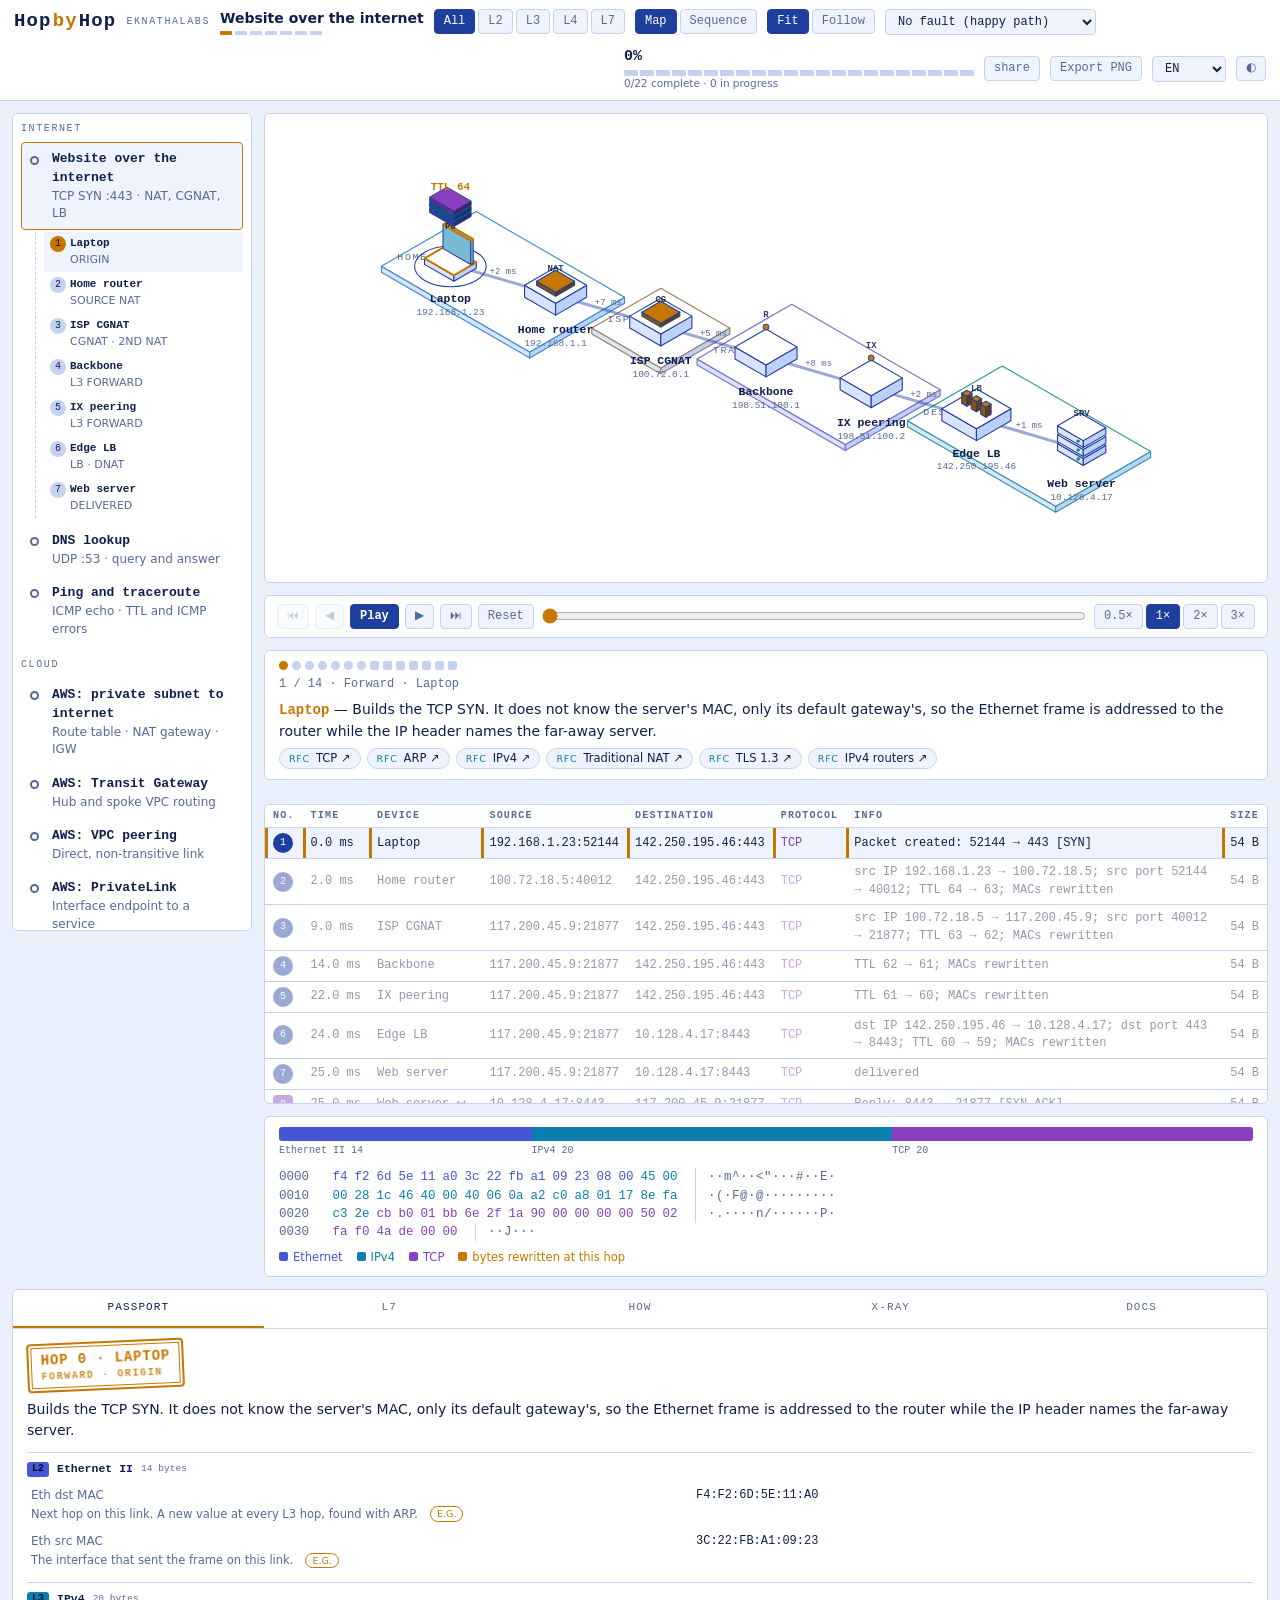
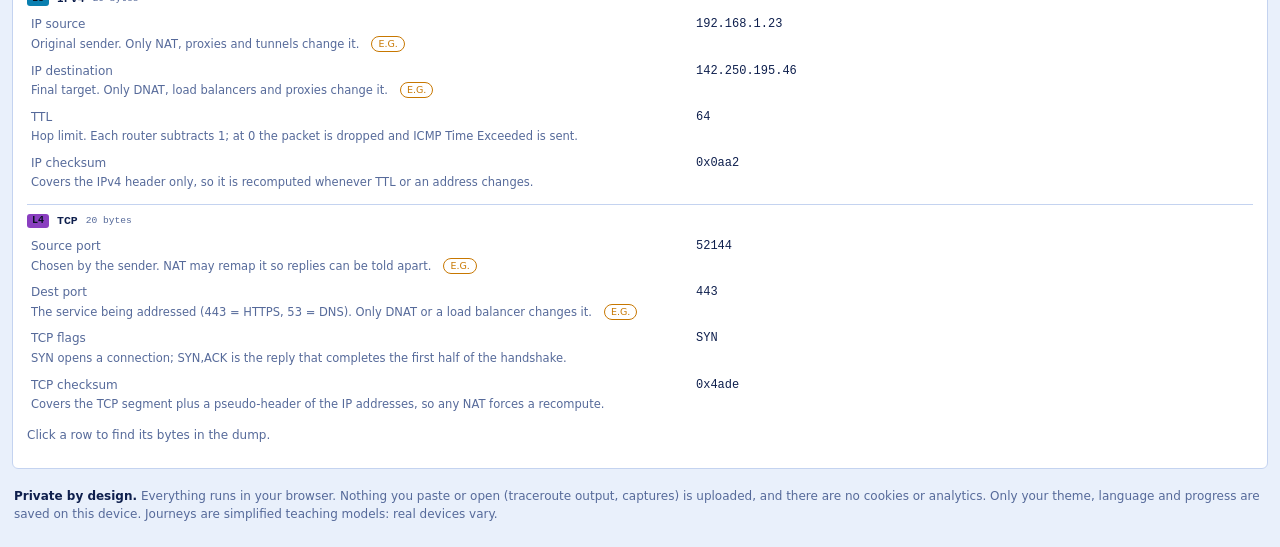
==== commit efa56e05: "feat: updated UI" ====
--- a/index.html
+++ b/index.html
@@ -285,15 +285,60 @@
 .seq .sarr.r{color:var(--accent)}.seq .sarr.cur{color:var(--accent);font-weight:700}.seq .sarr.cur line{stroke-width:2.6}.seq .sarr.fut{opacity:.35}
 .seq .sl2{font-size:10px;fill:var(--text)}.seq .sl2.c{text-anchor:middle}
 .top .btn,.top select{white-space:nowrap}.top .prog{min-width:150px}
+/* why / pcap / footer / banner / mobile */
+.symrow{display:flex;flex-wrap:wrap;gap:8px}.sym{border:1px solid var(--line);background:var(--panel2);color:var(--text);border-radius:999px;padding:6px 12px;font-size:12.5px;cursor:pointer}
+.sym.on{background:var(--ink);color:#fff;border-color:var(--ink)}.symhint{margin:4px 0 0;padding:8px 12px;border-left:3px solid var(--accent);background:var(--panel2);font-size:13px}
+.fcount{font-family:var(--mono);font-size:11px;letter-spacing:.1em;text-transform:uppercase;color:var(--dim)}
+.fgrid{display:grid;grid-template-columns:repeat(auto-fill,minmax(320px,1fr));gap:12px}
+.fcard{background:var(--panel2);border:1px solid var(--line);border-radius:6px;padding:12px;display:flex;flex-direction:column;gap:6px}
+.fcard .fh{display:flex;flex-direction:column;gap:2px}.fcard .fh small{color:var(--dim);font-size:11px}.fcard p{margin:0;font-size:13px;line-height:1.45}.fa{margin-top:auto;padding-top:6px}
+.cmds{margin-top:10px}.cmds h4{margin:0 0 6px;font-family:var(--mono);font-size:11px;letter-spacing:.1em;text-transform:uppercase;color:var(--dim)}
+.cmd{display:flex;gap:8px;align-items:center;margin-bottom:5px}.cmd code{flex:1;min-width:0;overflow:auto;white-space:pre;background:var(--bg);border:1px solid var(--line);border-radius:4px;padding:5px 8px;font-family:var(--mono);font-size:12px}
+.banner{background:color-mix(in srgb,var(--accent) 14%,var(--panel));border:1px solid var(--accent);border-radius:6px;padding:8px 12px;font-size:12.5px}
+.drop{display:flex;flex-wrap:wrap;gap:10px;align-items:center;border:2px dashed var(--line);border-radius:6px;padding:14px}.drop.over{border-color:var(--accent);background:var(--panel2)}.drop span{color:var(--dim);font-size:12px}
+#pfilter{width:100%;box-sizing:border-box;background:var(--panel2);color:var(--text);border:1px solid var(--line);border-radius:4px;padding:8px;font-family:var(--mono);font-size:12px}
+.pcmain{display:grid;grid-template-columns:minmax(0,1.3fr) minmax(0,1fr);gap:12px;align-items:start}.pcmain .tw{max-height:460px}.pside{display:grid;gap:10px;min-width:0}
+.lad{color:var(--text);font-family:var(--mono)}.lad .life{stroke:var(--line);stroke-dasharray:3 4}.lad .ln{font-size:11px;text-anchor:middle;fill:var(--text);font-weight:700}
+.lad .lar{color:var(--chg);cursor:pointer}.lad .lar.r{color:var(--accent)}.lad .lar line{stroke:currentColor;stroke-width:1.6}.lad .ll{font-size:10.5px;text-anchor:middle;fill:var(--text)}
+.foot{max-width:1900px;margin:6px auto 24px;padding:0 14px;font-size:12px;color:var(--dim);line-height:1.5}.foot b{color:var(--text)}
+.menu{display:none}
+@media(max-width:1100px){.pcmain{grid-template-columns:1fr}}
+@media(max-width:860px){
+  .top{position:static;padding:8px 10px;gap:8px}.menu{display:inline-block}
+  .brand small,.top .prog,.now .ndots{display:none}.now{flex:1 1 100%;order:5}
+  .top .seg{flex-wrap:wrap}.btn,.seg button,select{min-height:36px}
+  .app{padding:8px;gap:8px}
+  .rail{position:fixed;left:0;top:0;bottom:0;width:min(86vw,320px);z-index:40;max-height:none;transform:translateX(-105%);transition:transform .2s;box-shadow:4px 0 24px rgba(0,0,0,.4)}
+  .rail.open{transform:none}
+  #map{height:clamp(260px,44vh,380px);touch-action:pan-y}
+  .stagewrap #mini{width:110px;height:62px}
+  .ctl{position:sticky;bottom:0;z-index:15;gap:5px;padding:6px 8px}.ctl #scrub{flex:1 1 100%;order:9}
+  .tw{max-height:240px}.tw table{font-size:11.5px}
+  .right{position:static;max-height:none}.tracepane{grid-column:1/-1;padding:12px}
+  .fgrid{grid-template-columns:1fr}.cmd{flex-direction:column;align-items:stretch}
+  .hexw{font-size:11px}.hb{width:19px}
+}
+@media(prefers-reduced-motion:reduce){.rail{transition:none}}
+.app>*,.center>*,.pcmain>*,.pside>*{min-width:0}
+.center{grid-template-columns:minmax(0,1fr)}
+.tracepane{min-width:0;overflow:hidden}.pside{overflow:hidden}.pside .hexw{overflow:auto}
+.hgrp{display:contents}
+@media(max-width:860px){
+  .hgrp{display:flex;gap:8px;flex:1 1 100%;overflow-x:auto;padding-bottom:2px}.hgrp .seg{flex:0 0 auto;flex-wrap:nowrap}
+  #selF{flex:1 1 100%;max-width:100%}.top #bExport,.ctl #bReset{display:none}
+  .top .btn,.top select{min-height:32px;padding:2px 8px;font-size:11.5px}.seg button{min-height:32px;padding:2px 8px}
+  .now{order:6}.now b{font-size:13px}
+}
 </style>
 </head>
 <body>
 <header class="top">
+  <button class="btn menu" id="bMenu" aria-label="Journeys menu">☰ Journeys</button>
   <div class="brand"><b>Hop<span>by</span>Hop</b><small>EknathaLabs</small></div>
   <div class="now"><b id="nowTitle"></b><span id="nowDots" class="ndots"></span></div>
-  <div class="seg" id="layerSel" aria-label="Layer focus"></div>
+  <div class="hgrp"><div class="seg" id="layerSel" aria-label="Layer focus"></div>
   <div class="seg" id="viewSel"></div>
-  <div class="seg" id="zoomSel"></div>
+  <div class="seg" id="zoomSel"></div></div>
   <select id="selF" aria-label="Fault"></select>
   <div class="prog" title="Progress"><b id="progPct"></b><span id="progBar" class="pbar"></span><small id="progTxt"></small></div>
   <button class="btn" id="bShare" data-i="share">Share</button>
@@ -339,7 +384,18 @@
     <div class="tiles" id="ttiles"></div>
     <div id="tout"></div>
   </section>
+  <section class="tracepane" id="whypane" hidden></section>
+  <section class="tracepane" id="pcappane" hidden>
+    <h2>PCAP viewer</h2>
+    <p class="hint">Open a .pcap or .pcapng capture (Ethernet, up to 25 MB). Decoding, checksum checks and the ladder diagram all run in your browser: the file is never uploaded.</p>
+    <div class="drop" id="pdrop"><label class="btn pri" for="pfile">Choose a capture</label><input type="file" id="pfile" accept=".pcap,.pcapng,.cap" hidden><span>or drop it here</span><button class="btn" id="psample">Load sample</button><b id="pname"></b></div>
+    <div class="tiles" id="ptiles"></div>
+    <input type="search" id="pfilter" placeholder="Filter: address, protocol or text in Info (e.g. 443, dns, syn)" aria-label="Filter packets">
+    <div class="pcmain"><div class="tw" id="ptable"></div><div class="pside"><div id="pdecode"></div><div id="phex"></div></div></div>
+    <div class="tw" id="pconvs"></div><div id="pladder"></div>
+  </section>
 </main>
+<footer class="foot"><b>Private by design.</b> Everything runs in your browser. Nothing you paste or open (traceroute output, captures) is uploaded, and there are no cookies or analytics. Only your theme, language and progress are saved on this device. Journeys are simplified teaching models: real devices vary.</footer>
 <div class="toast" id="toast" role="status"></div>
 <script>"use strict";
 /* ================= official documentation registry =================
@@ -671,6 +727,311 @@
 };
 
 "use strict";
+/* ============ extra docs (official sources only) ============ */
+Object.assign(DOCS, {
+  rfc4271:{l:'RFC 4271 · BGP-4',u:R(4271),k:'Standard',s:'Draft Standard'},
+  rfc7908:{l:'RFC 7908 · BGP route leaks',u:R(7908),k:'Standard',s:'Informational'},
+  rfc7454:{l:'RFC 7454 · BGP operations and security',u:R(7454),k:'Standard',s:'BCP 194'},
+  rfc4301:{l:'RFC 4301 · IPsec architecture',u:R(4301),k:'Standard',s:'Proposed Standard'},
+  rfc4303:{l:'RFC 4303 · IPsec ESP',u:R(4303),k:'Standard',s:'Proposed Standard'},
+  rfc4987:{l:'RFC 4987 · TCP SYN flooding and mitigations',u:R(4987),k:'Standard',s:'Informational'},
+  rfc2827:{l:'RFC 2827 · Network ingress filtering (BCP 38)',u:R(2827),k:'Standard',s:'BCP 38'},
+  rfc5452:{l:'RFC 5452 · DNS resilience against forged answers',u:R(5452),k:'Standard',s:'Proposed Standard'},
+  rfc8767:{l:'RFC 8767 · Serving stale data in DNS',u:R(8767),k:'Standard',s:'Proposed Standard'},
+  rfc1034:{l:'RFC 1034 · DNS concepts',u:R(1034),k:'Standard',s:'STD 13'},
+  rfc2923:{l:'RFC 2923 · TCP problems with PMTU discovery',u:R(2923),k:'Standard',s:'Informational'},
+  k8sing:{l:'Kubernetes · Ingress',u:'https://kubernetes.io/docs/concepts/services-networking/ingress/',k:'Vendor'},
+  awstgw:{l:'AWS · Transit gateways',u:'https://docs.aws.amazon.com/vpc/latest/tgw/what-is-transit-gateway.html',k:'Vendor'},
+  awstgwp:{l:'AWS · Transit gateway peering',u:'https://docs.aws.amazon.com/vpc/latest/tgw/tgw-peering.html',k:'Vendor'},
+  awspeer:{l:'AWS · VPC peering',u:'https://docs.aws.amazon.com/vpc/latest/peering/what-is-vpc-peering.html',k:'Vendor'},
+  awspl:{l:'AWS · PrivateLink',u:'https://docs.aws.amazon.com/vpc/latest/privatelink/what-is-privatelink.html',k:'Vendor'},
+  awsalb:{l:'AWS · Application Load Balancer',u:'https://docs.aws.amazon.com/elasticloadbalancing/latest/application/introduction.html',k:'Vendor'},
+  awsvpn:{l:'AWS · Site-to-Site VPN',u:'https://docs.aws.amazon.com/vpn/latest/s2svpn/VPC_VPN.html',k:'Vendor'}
+});
+
+/* ============ builders ============ */
+const MKM = n => ['02', '00', '5E', (n * 37 + 11) & 255, (n * 91 + 5) & 255, (n * 13 + 7) & 255].map(v => typeof v === 'string' ? v : v.toString(16).toUpperCase().padStart(2, '0')).join(':');
+const N = (name, code, type, zone, tag, ms, addr, does, o) => Object.assign({name, code, type, zone, tag, ms, addr, does, set:{}, docs:[]}, o || {});
+function fillL2(list){
+  list.forEach((n, i) => {
+    if (n.type === 'switch' || i === list.length - 1) return;
+    n.set = Object.assign({ethSrc:MKM(2 * i + 10), ethDst:MKM(2 * i + 11)}, n.set);
+  });
+  return list;
+}
+const TCP = {base:{proto:'tcp', flags:0x02, seq:0x4a7c0e91, ack:0}, reply:{flags:0x12, seq:0x2b90de10, ack:0x4a7c0e92}};
+const HTTPQ = h => ({title:'HTTP request (illustrative: the packet shown is the TCP SYN)', note:'TLS would encrypt this in practice; shown in clear to explain what proxies can read.', hdr:h});
+function J(group, short, sub, title, docs, nodes, faults, o){
+  return Object.assign({group, short, sub, title, ttl:64, docs}, TCP, {l7:HTTPQ([['Host','app.example.com'], ['Accept','*/*']]), l7r:{title:'HTTP/1.1 200 OK', hdr:[['Content-Type','application/json']]}}, o || {}, {nodes:fillL2(nodes), faults});
+}
+const TBL = (title, cols, rows, hit, note, hitF) => ({kind:'table', title, cols, rows, hit, note, hitF});
+
+Object.assign(SC, {
+
+/* ================================================================ Kubernetes extras */
+k8snp: J('Kubernetes', 'NodePort from outside', 'Node port · DNAT + SNAT', 'Internet client → NodePort → Pod', ['k8ssvc', 'k8svip', 'nf'], [
+  N('Client', 'PC', 'host', 'Internet', 'ORIGIN', 0, '203.0.113.50', 'A client outside the cluster calls a node\'s public address on the NodePort (30080). Every node opens this port for the Service, whether or not a pod runs there.',
+    {set:{ipSrc:'203.0.113.50', ipDst:'198.51.100.40', sport:51200, dport:30080}, docs:['k8ssvc']}),
+  N('Cloud firewall', 'SG', 'switch', 'Cloud edge', 'FIREWALL', 4, 'security group', 'The cloud firewall must allow the NodePort range (30000-32767) from the client. Kubernetes cannot open this for you: it is outside the cluster.',
+    {x:[TBL('Inbound rules', ['Port', 'Source', 'Action'], [['30080 (NodePort)', '0.0.0.0/0', 'ALLOW'], ['22', 'office /32', 'ALLOW']], [0], 'Rule is missing = silent drop.', {sg:[]})], docs:['awssg']}),
+  N('Node 2', 'NF', 'nat', 'Node 2', 'NODEPORT DNAT + SNAT', 5, '198.51.100.40', 'kube-proxy matches the NodePort, picks a pod and DNATs to its address. Because the pod may be on another node, the source is also masqueraded to this node\'s address so the reply comes back through the same node (externalTrafficPolicy: Cluster). The client IP is lost to the pod.',
+    {router:true, set:{ipDst:'10.244.1.9', dport:8080, ipSrc:'10.0.0.12'}, nat:{mode:'dst', a:'198.51.100.40:30080', b:'10.244.1.9:8080'}, docs:['k8svip', 'nf'],
+     x:[{kind:'flow', title:'iptables chains', items:['PREROUTING', 'KUBE-NODEPORTS', 'KUBE-SVC-XXXX', 'KUBE-SEP-YYYY (DNAT)', 'KUBE-POSTROUTING (MASQUERADE)'], hit:[0, 1, 2, 3, 4], note:'With externalTrafficPolicy: Local the masquerade is skipped and the client IP is preserved, but only nodes with a local pod answer.'}]}),
+  N('Pod web', 'POD', 'pod', 'Node 1', 'DELIVERED', 6, '10.244.1.9', 'The pod sees the node\'s address as the client. To log real client IPs use externalTrafficPolicy: Local or a Layer 7 proxy that adds X-Forwarded-For.', {docs:['k8ssvc']})
+], [
+  {id:'sg', at:1, type:'drop', label:'Cloud firewall blocks the NodePort', short:'DROP 30080', title:'The NodePort is closed at the cloud firewall', body:'The Service is fine and kube-proxy rules exist, but the security group or firewall does not allow 30000-32767. Curl from inside the VPC works; from the internet it times out.', user:'$ curl -m 5 http://198.51.100.40:30080\ncurl: (28) Connection timed out after 5001 milliseconds\n$ kubectl get svc web   # PORT(S) 80:30080/TCP', d:['k8ssvc', 'awssg']},
+  {id:'noep', at:2, type:'drop', label:'Service has no ready endpoints', short:'REJECT', title:'No endpoints: kube-proxy rejects the connection', body:'The selector matches no Ready pods, so there is no DNAT target. kube-proxy installs a REJECT rule: the client gets an immediate refusal, not a timeout. That difference (instant vs slow) is a useful clue.', user:'$ curl http://198.51.100.40:30080\ncurl: (7) Failed to connect: Connection refused\n$ kubectl get endpoints web   # <none>', d:['k8ssvc', 'k8svip']}
+]),
+
+k8sing: J('Kubernetes', 'Ingress (Layer 7)', 'Host and path routing', 'Internet → cloud LB → Ingress controller → Pod', ['k8sing', 'rfc9110', 'rfc7239', 'k8ssvc'], [
+  N('Client', 'PC', 'host', 'Internet', 'ORIGIN', 0, '203.0.113.50', 'The browser requests shop.example.com/cart. DNS points the name at the cloud load balancer.',
+    {set:{ipSrc:'203.0.113.50', ipDst:'198.51.100.60', sport:52330, dport:443}, docs:['rfc9110']}),
+  N('Cloud LB', 'LB', 'lb', 'Cloud edge', 'L4 LOAD BALANCER', 6, '198.51.100.60', 'A Layer 4 load balancer picks a node running the ingress controller and forwards the connection, rewriting only the destination address and port.',
+    {router:true, set:{ipDst:'10.244.3.4', dport:8443}, nat:{mode:'dst', a:'198.51.100.60:443', b:'10.244.3.4:8443'}, docs:['k8ssvc']}),
+  N('Ingress controller', 'ING', 'proxy', 'Cluster', 'TLS END · HOST/PATH ROUTE', 7, '10.244.3.4', 'The controller (for example NGINX) terminates TLS, reads Host and path, matches an Ingress rule and opens a new connection straight to a pod. It adds X-Forwarded-* headers because the pod will see the controller as the client.',
+    {router:true, reset:true, set:{ipSrc:'10.244.3.4', ipDst:'10.244.1.9', sport:41822, dport:8080}, l7ops:{del:['Connection'], add:[['X-Forwarded-For', '203.0.113.50'], ['X-Forwarded-Proto', 'https'], ['X-Request-ID', 'b1e0c4f2']]}, l7rops:{del:['Server']}, docs:['k8sing', 'rfc7239'],
+     x:[TBL('Ingress rules', ['Host', 'Path', 'Backend'], [['shop.example.com', '/cart', 'cart-svc:80'], ['shop.example.com', '/', 'web-svc:80']], [0], 'Most specific path wins. No match = default backend (404).', {notfound:[], noep:[0]})]}),
+  N('Pod cart', 'POD', 'pod', 'Node 1', 'DELIVERED', 8, '10.244.1.9', 'The pod receives a plain HTTP request from the controller, with the real client in X-Forwarded-For.', {docs:['k8ssvc']})
+], [
+  {id:'notfound', at:2, type:'l7', label:'No Ingress rule matches (404)', short:'404', title:'The controller answers 404: no rule for this host or path', resp:{title:'HTTP/1.1 404 Not Found', hdr:[['Server', 'nginx'], ['Content-Type', 'text/html']]}, body:'Everything below layer 7 works: DNS, the load balancer and TLS all succeed and the controller replies. The Host header or path did not match any Ingress rule, so the default backend answers. Typical causes: wrong host, missing ingressClassName, path type mismatch.', user:'$ curl -i https://shop.example.com/cart\nHTTP/2 404\nserver: nginx\n$ kubectl describe ingress shop', d:['k8sing', 'rfc9110']},
+  {id:'noep', at:2, type:'l7', label:'No ready pods behind the Service (503)', short:'503', title:'The controller answers 503: the rule matches but nothing is ready', resp:{title:'HTTP/1.1 503 Service Temporarily Unavailable', hdr:[['Server', 'nginx'], ['Content-Type', 'text/html']]}, body:'The Ingress rule matched, but the Service has no Ready endpoints (readiness probe failing, or a selector typo). The controller has nowhere to send the request and returns 503 itself.', user:'$ curl -i https://shop.example.com/cart\nHTTP/2 503\n$ kubectl get endpoints cart-svc   # <none>', d:['k8sing', 'k8ssvc']}
+]),
+
+k8spol: J('Kubernetes', 'NetworkPolicy deny', 'Ingress and egress rules', 'Pod frontend → Pod db (with NetworkPolicy)', ['k8spol', 'k8snet'], [
+  N('Pod frontend', 'POD', 'pod', 'Node 1 · ns frontend', 'ORIGIN', 0, '10.244.1.5', 'The frontend pod connects to the database pod on 5432. Policies are enforced by the CNI plugin (Calico, Cilium and so on), not by Kubernetes itself.',
+    {set:{ipSrc:'10.244.1.5', ipDst:'10.244.2.8', sport:47110, dport:5432}, docs:['k8spol']}),
+  N('Egress policy', 'POL', 'switch', 'Node 1', 'EGRESS CHECK', 0.2, 'CNI on Node 1', 'If the namespace has a default-deny egress policy, the packet is allowed only when a rule permits this destination and port.',
+    {x:[TBL('Egress policies for pod frontend', ['Rule', 'To', 'Port', 'Result'], [['default-deny', 'all', 'all', 'deny'], ['allow-db', 'ns db / app=postgres', '5432', 'allow']], [1], 'Egress is open when no policy selects the pod.', {egress:[0]})], docs:['k8spol']}),
+  N('Cluster routing', 'RT', 'router', 'Fabric', 'ROUTED', 0.5, 'CNI routes', 'Between nodes the CNI routes pod CIDRs (or tunnels them). TTL drops by one.', {router:true, docs:['k8snet']}),
+  N('Ingress policy', 'POL', 'switch', 'Node 2', 'INGRESS CHECK', 0.8, 'CNI on Node 2', 'The receiving node checks ingress policies for the db pod. The source namespace must carry the label the policy selects.',
+    {x:[TBL('Ingress policies for pod postgres', ['From', 'Port', 'Result'], [['ns with label team=shop', '5432', 'allow'], ['everything else', 'all', 'deny']], [0], 'namespaceSelector matches labels on the namespace, not its name.', {deny:[1]})], docs:['k8spol']}),
+  N('Pod postgres', 'POD', 'pod', 'Node 2 · ns db', 'DELIVERED', 0.9, '10.244.2.8', 'The database sees a normal connection from the frontend pod.', {docs:['k8spol']})
+], [
+  {id:'egress', at:1, type:'drop', label:'Default-deny egress blocks the call', short:'EGRESS DENY', title:'Egress policy denies the connection', body:'A default-deny egress policy selects the frontend pod and no rule allows the database. Remember to allow DNS (UDP/TCP 53 to kube-dns) too, or name lookups fail first and the symptom looks like a DNS problem.', user:'$ kubectl exec frontend -- nc -vz 10.244.2.8 5432\nnc: connect to 10.244.2.8 port 5432 (tcp) timed out\n$ kubectl get netpol -A', d:['k8spol']},
+  {id:'deny', at:3, type:'drop', label:'Ingress policy denies the source', short:'INGRESS DENY', title:'Ingress policy on the database drops the packet', body:'The db namespace allows ingress only from namespaces labelled team=shop. The frontend namespace lacks that label, so packets are silently dropped. Pods on the same node behave the same, which rules out the network fabric.', user:'$ kubectl exec frontend -- nc -vz postgres.db 5432\ntimed out\n$ kubectl get ns frontend --show-labels', d:['k8spol']}
+]),
+
+/* ================================================================ AWS extras */
+awstgw: J('Cloud', 'AWS: Transit Gateway', 'Hub and spoke VPC routing', 'EC2 in VPC A → Transit Gateway → EC2 in VPC B', ['awstgw', 'awsrt', 'awssg'], [
+  N('EC2 in VPC A', 'EC2', 'host', 'VPC A 10.1.0.0/16', 'ORIGIN', 0, '10.1.1.10', 'The instance calls a private address in VPC B. The route table sends 10.2.0.0/16 to the Transit Gateway attachment.',
+    {set:{ipSrc:'10.1.1.10', ipDst:'10.2.1.20', sport:50410, dport:8443}, docs:['awsrt']}),
+  N('VPC A router', 'RT', 'router', 'VPC A', 'ROUTE TABLE', 0.5, '10.1.1.1', 'The subnet route table has a route for the other VPC pointing at the TGW attachment.',
+    {router:true, docs:['awsrt'], x:[TBL('Subnet route table (VPC A)', ['Destination', 'Target'], [['10.1.0.0/16', 'local'], ['10.2.0.0/16', 'tgw-0abc123']], [1], 'Both directions need routes: VPC B needs one back to 10.1.0.0/16.')]}),
+  N('Transit Gateway', 'TGW', 'router', 'AWS network', 'TGW ROUTE TABLE', 1.2, 'tgw-0abc123', 'The TGW looks up its own route table (separate from the VPC ones). Routes arrive by propagation from attachments or are added statically.',
+    {router:true, docs:['awstgw'], x:[TBL('TGW route table', ['CIDR', 'Attachment', 'Type'], [['10.1.0.0/16', 'vpc-a', 'propagated'], ['10.2.0.0/16', 'vpc-b', 'propagated']], [1], 'No match = blackhole: the packet is dropped without an ICMP error.', {noprop:[]})]}),
+  N('VPC B router', 'RT', 'router', 'VPC B 10.2.0.0/16', 'LOCAL DELIVERY', 1.8, '10.2.1.1', 'The TGW ENI in VPC B hands the packet to the VPC router, which delivers it locally. Return traffic needs the matching route back to the TGW.', {router:true, docs:['awsrt']}),
+  N('EC2 in VPC B', 'EC2', 'server', 'VPC B', 'DELIVERED', 2, '10.2.1.20', 'The security group must allow the source CIDR of VPC A on port 8443.',
+    {docs:['awssg'], x:[TBL('Security group (inbound)', ['Port', 'Source', 'Result'], [['8443', '10.1.0.0/16', 'ALLOW']], [0], '', {sg:[]})]})
+], [
+  {id:'noprop', at:2, type:'drop', label:'TGW has no route to VPC B', short:'BLACKHOLE', title:'Transit Gateway route table has no matching route', body:'The VPC B attachment is not associated or propagated into the route table this attachment uses, so the TGW drops the packet. Ping and TCP simply hang. Check the association and propagation of both attachments.', user:'$ curl -m 5 http://10.2.1.20:8443\ncurl: (28) Connection timed out', d:['awstgw']},
+  {id:'sg', at:4, type:'drop', label:'Security group blocks VPC A', short:'SG DROP', title:'Destination security group has no rule for VPC A', body:'Routing is perfect and the packet arrives, but the instance\'s security group allows only its own VPC. Security groups drop silently, so it looks like a routing fault.', user:'$ curl -m 5 http://10.2.1.20:8443\ncurl: (28) Connection timed out\n# VPC Reachability Analyzer: Blocked by security group', d:['awssg']}
+]),
+
+awspeer: J('Cloud', 'AWS: VPC peering', 'Direct, non-transitive link', 'EC2 in VPC A → peering → EC2 in VPC B', ['awspeer', 'awsrt', 'awssg'], [
+  N('EC2 in VPC A', 'EC2', 'host', 'VPC A 10.1.0.0/16', 'ORIGIN', 0, '10.1.1.10', 'The instance talks to a private address in the peered VPC.', {set:{ipSrc:'10.1.1.10', ipDst:'10.2.1.20', sport:50510, dport:5432}, docs:['awspeer']}),
+  N('VPC A router', 'RT', 'router', 'VPC A', 'ROUTE TABLE', 0.4, '10.1.1.1', 'A peering connection does nothing until both route tables point the other CIDR at it.',
+    {router:true, docs:['awsrt'], x:[TBL('Route table (VPC A)', ['Destination', 'Target'], [['10.1.0.0/16', 'local'], ['10.2.0.0/16', 'pcx-0a1b2c']], [1], 'CIDR blocks of peered VPCs must not overlap.', {overlap:[0]})]}),
+  N('Peering connection', 'PCX', 'switch', 'AWS network', 'ONE-TO-ONE LINK', 0.9, 'pcx-0a1b2c', 'Traffic crosses AWS\'s private network with no gateway or appliance. Peering is not transitive: a VPC reachable only through B is not reachable from A.', {docs:['awspeer'], x:[TBL('Peering rules', ['Property', 'Value'], [['Transitive routing', 'no'], ['Overlapping CIDRs', 'not allowed'], ['Edge-to-edge (VPN, IGW)', 'not supported']], [0], 'Use Transit Gateway for hub-and-spoke.', {transit:[0]})]}),
+  N('EC2 in VPC B', 'DB', 'server', 'VPC B 10.2.0.0/16', 'DELIVERED', 1, '10.2.1.20', 'Delivered after the security group allows VPC A\'s CIDR.', {docs:['awssg']})
+], [
+  {id:'overlap', at:1, type:'drop', label:'Overlapping CIDRs', short:'OVERLAP', title:'Overlapping CIDR blocks: the route cannot exist', body:'Both VPCs use 10.1.0.0/16. A peering cannot be created between overlapping ranges, and a route for the other VPC would be shadowed by the local route. Fix by renumbering, or use PrivateLink, which does not care about overlap.', user:'$ aws ec2 create-vpc-peering-connection ...\nInvalidParameterValue: overlapping CIDR blocks', d:['awspeer']},
+  {id:'transit', at:2, type:'drop', label:'Destination is in a third VPC (transit)', short:'NOT TRANSITIVE', title:'Peering does not forward to a third VPC', body:'A peers with B and B peers with C. A cannot reach C through B: packets arriving over a peering connection can only be delivered to that VPC\'s own resources. Use a Transit Gateway.', user:'$ curl -m 5 http://10.3.1.30   # VPC C via B\ntimed out', d:['awspeer', 'awstgw']}
+]),
+
+awspl: J('Cloud', 'AWS: PrivateLink', 'Interface endpoint to a service', 'Consumer EC2 → interface endpoint → provider service', ['awspl', 'awssg', 'awsrt'], [
+  N('Consumer EC2', 'EC2', 'host', 'Consumer VPC', 'ORIGIN', 0, '10.0.1.25', 'The instance resolves the service name to the endpoint\'s private address (private DNS) and connects as if it were local.', {set:{ipSrc:'10.0.1.25', ipDst:'10.0.1.80', sport:50330, dport:443}, docs:['awspl']}),
+  N('VPC router', 'RT', 'router', 'Consumer VPC', 'LOCAL ROUTE', 0.3, '10.0.1.1', 'The endpoint address is inside the consumer\'s own subnet, so the local route is enough. No peering, route or gateway is needed, which is why PrivateLink works with overlapping CIDRs.', {router:true, docs:['awsrt']}),
+  N('Interface endpoint', 'VPCE', 'nat', 'Consumer VPC', 'PRIVATELINK NAT', 0.6, '10.0.1.80', 'The endpoint ENI hands the connection to the provider. The provider never sees the consumer\'s address: it sees an address owned by the service network. Proxy Protocol v2 can pass the original source.',
+    {router:true, set:{ipSrc:'10.9.3.14', ipDst:'10.9.2.50'}, nat:{mode:'src', a:'10.0.1.25', b:'10.9.3.14 (PrivateLink)'}, docs:['awspl'], x:[TBL('Endpoint security group (inbound)', ['Port', 'Source', 'Result'], [['443', '10.0.0.0/16', 'ALLOW']], [0], 'The endpoint has its own security group.', {sg:[]})]}),
+  N('Provider NLB', 'NLB', 'lb', 'Provider VPC', 'NETWORK LOAD BALANCER', 1.1, '10.9.2.50', 'The provider\'s NLB forwards to a healthy target. Targets must pass health checks or the NLB has nowhere to send traffic.',
+    {router:true, set:{ipDst:'10.9.4.8', dport:8443}, nat:{mode:'dst', a:'10.9.2.50:443', b:'10.9.4.8:8443'}, docs:['awspl'], x:[TBL('Target group health', ['Target', 'Port', 'Health'], [['10.9.4.8', '8443', 'healthy'], ['10.9.4.9', '8443', 'unhealthy']], [0], '', {unhealthy:[]})]}),
+  N('Provider target', 'SRV', 'server', 'Provider VPC', 'DELIVERED', 1.4, '10.9.4.8', 'The service answers. The reply retraces the same translations.', {docs:['awspl']})
+], [
+  {id:'sg', at:2, type:'drop', label:'Endpoint security group blocks 443', short:'SG DROP', title:'Interface endpoint security group denies the consumer', body:'The endpoint ENI has its own security group. If it does not allow the consumer\'s CIDR on 443, connections time out even though DNS and routing are right.', user:'$ curl -m 5 https://vpce-0abc.example.vpce.amazonaws.com\ncurl: (28) Connection timed out', d:['awspl', 'awssg']},
+  {id:'unhealthy', at:3, type:'drop', label:'NLB has no healthy targets', short:'NO HEALTHY TARGET', title:'Provider NLB has nothing healthy to forward to', body:'All targets fail health checks (wrong port, security group, app down). The NLB cannot forward, and the consumer sees a hang or reset. Only the provider can fix this, which is why consumers should ask for health status.', user:'$ curl -m 5 https://svc.internal\ncurl: (28) Connection timed out', d:['awspl']}
+]),
+
+awsalb: J('Cloud', 'AWS: Application Load Balancer', 'Layer 7 · target health', 'Internet → IGW → ALB → EC2 target', ['awsalb', 'awsigw', 'awssg', 'rfc9110'], [
+  N('Client', 'PC', 'host', 'Internet', 'ORIGIN', 0, '203.0.113.50', 'The client connects to the ALB\'s DNS name, which resolves to one public address per Availability Zone.', {set:{ipSrc:'203.0.113.50', ipDst:'198.51.100.30', sport:51720, dport:443}, docs:['awsalb']}),
+  N('Internet gateway', 'IGW', 'nat', 'VPC edge', '1:1 NAT TO ALB ENI', 8, 'igw-0f1e2d3c', 'The IGW translates the ALB\'s public address to the private address of its network interface in the subnet.', {router:true, set:{ipDst:'10.0.0.21'}, nat:{mode:'dst', a:'198.51.100.30', b:'10.0.0.21'}, docs:['awsigw']}),
+  N('Application LB', 'ALB', 'proxy', 'Public subnets', 'TLS END · RULES · TARGETS', 9, '10.0.0.21', 'The ALB terminates TLS, evaluates listener rules and opens a new connection to a healthy target. It adds X-Forwarded-For and X-Amzn-Trace-Id. Its source address is the ALB\'s, so target security groups should reference the ALB\'s security group.',
+    {router:true, reset:true, set:{ipSrc:'10.0.0.21', ipDst:'10.0.2.30', sport:44012, dport:8080}, l7ops:{add:[['X-Forwarded-For', '203.0.113.50'], ['X-Forwarded-Proto', 'https'], ['X-Amzn-Trace-Id', 'Root=1-6740a1b2-3f9c']]}, docs:['awsalb', 'rfc9110'], x:[TBL('Target group', ['Target', 'Health check', 'State'], [['10.0.2.30:8080', 'GET /health → 200', 'healthy'], ['10.0.2.31:8080', 'GET /health → 500', 'unhealthy']], [0], 'Only healthy targets receive traffic. With none healthy the ALB returns 503.', {unhealthy:[], slow:[0]})]}),
+  N('EC2 target', 'EC2', 'server', 'Private subnet', 'DELIVERED', 10, '10.0.2.30', 'The target\'s security group must allow port 8080 from the ALB\'s security group. The app sees the ALB as the client.', {docs:['awssg'], x:[TBL('Security group (inbound)', ['Port', 'Source', 'Result'], [['8080', 'sg-alb', 'ALLOW']], [0], '', {sg:[]})]})
+], [
+  {id:'unhealthy', at:2, type:'l7', label:'No healthy targets (503)', short:'503', title:'The ALB answers 503: every target failed its health check', resp:{title:'HTTP/1.1 503 Service Temporarily Unavailable', hdr:[['Server', 'awselb/2.0'], ['Content-Type', 'text/html']]}, body:'The ALB itself is fine and responds, but the health check fails (wrong path or port, app down, or security group blocking the ALB). With zero healthy targets it returns 503. Look at the target group health reason code.', user:'$ curl -i https://app.example.com\nHTTP/2 503\nserver: awselb/2.0\n$ aws elbv2 describe-target-health --target-group-arn ...', d:['awsalb']},
+  {id:'slow', at:2, type:'l7', label:'Target too slow (504)', short:'504', title:'The ALB answers 504: the target did not respond in time', resp:{title:'HTTP/1.1 504 Gateway Time-out', hdr:[['Server', 'awselb/2.0'], ['Content-Type', 'text/html']]}, body:'The connection to the target opened but no response arrived within the idle timeout (60 seconds by default). The network is fine; the application is slow or stuck. Compare the ALB idle timeout with the app\'s keep-alive timeout.', user:'$ curl -i https://app.example.com/report\nHTTP/2 504\n$ # CloudWatch: TargetResponseTime high, HTTPCode_ELB_504_Count', d:['awsalb', 'rfc9110']},
+  {id:'sg', at:3, type:'drop', label:'Target security group blocks the ALB', short:'SG DROP', title:'The target never receives the ALB\'s connection', body:'The target\'s security group does not allow the ALB. Health checks fail, the target goes unhealthy, and clients see 503 (or 504 until the first checks complete).', user:'$ aws elbv2 describe-target-health ...\nState: unhealthy  Reason: Target.Timeout', d:['awssg', 'awsalb']}
+]),
+
+/* ================================================================ Security / firewall */
+sgnacl: J('Security', 'Firewall rule trace', 'Security group vs network ACL', 'Internet → IGW → NACL → security group → EC2', ['awsacl', 'awssg', 'awsigw'], [
+  N('Client', 'PC', 'host', 'Internet', 'ORIGIN', 0, '203.0.113.50', 'A client connects to a public instance on port 8443.', {set:{ipSrc:'203.0.113.50', ipDst:'198.51.100.77', sport:51920, dport:8443}, docs:['awssg']}),
+  N('Internet gateway', 'IGW', 'nat', 'VPC edge', '1:1 NAT TO EIP', 6, 'igw-0f1e2d3c', 'The IGW translates the Elastic IP to the instance\'s private address.', {router:true, set:{ipDst:'10.0.1.25'}, nat:{mode:'dst', a:'198.51.100.77', b:'10.0.1.25'}, docs:['awsigw']}),
+  N('Network ACL', 'NACL', 'switch', 'Subnet boundary', 'STATELESS · FIRST MATCH', 6.1, 'acl-0a1b2c', 'The NACL checks rules in numeric order and stops at the first match. It is stateless: the reply needs its own outbound rule, including ephemeral ports 1024-65535.',
+    {docs:['awsacl'], x:[TBL('NACL inbound', ['Rule', 'Match', 'Action'], [['90', 'tcp 8443 from 203.0.113.0/24', 'DENY'], ['100', 'tcp 8443 from 0.0.0.0/0', 'ALLOW'], ['*', 'all', 'DENY']], [1], 'Lowest rule number wins. A DENY at 90 beats the ALLOW at 100.', {nacl:[0]}), TBL('NACL outbound (reply path)', ['Rule', 'Match', 'Action'], [['100', 'tcp 1024-65535 to 0.0.0.0/0', 'ALLOW']], [0], 'Forgetting this rule breaks replies even though inbound is open.')]}),
+  N('Security group', 'SG', 'switch', 'Instance', 'STATEFUL · ALLOW ONLY', 6.2, 'sg-0d4e5f', 'The security group has only allow rules and is stateful: a permitted request automatically permits its reply. Nothing matches means deny.',
+    {docs:['awssg'], x:[TBL('Security group inbound', ['Port', 'Source', 'Action'], [['443', '0.0.0.0/0', 'ALLOW'], ['8443', '10.0.0.0/8', 'ALLOW']], [1], 'Source 10.0.0.0/8 does not include a public client.', {sgdeny:[]})]}),
+  N('EC2 instance', 'EC2', 'server', 'Public subnet', 'DELIVERED', 6.5, '10.0.1.25', 'After both layers allow the packet, the application receives it. The reply skips the security group check (stateful) but is evaluated by the NACL (stateless).', {docs:['awssg']})
+], [
+  {id:'nacl', at:2, type:'drop', label:'NACL rule 90 denies the client', short:'NACL DENY', title:'An earlier NACL rule denies the packet', body:'Rule 90 denies a range that includes the client, and evaluation stops there, so rule 100 never runs. NACLs have explicit deny, security groups do not. VPC Flow Logs show the packet as REJECT.', user:'$ curl -m 5 https://198.51.100.77:8443\ntimed out\n$ # flow log: ... 8443 TCP REJECT OK', d:['awsacl']},
+  {id:'sgdeny', at:3, type:'drop', label:'Security group has no matching rule', short:'SG DENY', title:'The security group does not allow this source', body:'The only 8443 rule is limited to private addresses. Anything not explicitly allowed is dropped. Security groups cannot deny, so the fix is to add an allow rule, not to remove a deny.', user:'$ curl -m 5 https://198.51.100.77:8443\ntimed out\n$ aws ec2 describe-security-groups --group-ids sg-0d4e5f', d:['awssg']}
+], {banner:'Rule trace: the highlighted row is the rule that decides this packet.'}),
+
+/* ================================================================ Attack replays */
+arp: J('Attack replays', 'ARP spoofing (MITM)', 'Poisoned ARP cache', 'Victim → attacker → gateway (man in the middle)', ['rfc826', 'rfc791'], [
+  N('Victim', 'PC', 'host', 'Office LAN', 'ORIGIN', 0, '192.168.1.23', 'Forged ARP replies told the victim that the gateway 192.168.1.1 is at the attacker\'s MAC. The frame therefore carries the attacker\'s MAC as destination, while the IP header still says the real destination.',
+    {set:{ethSrc:'3C:22:FB:A1:09:23', ethDst:'02:00:5E:66:66:66', ipSrc:'192.168.1.23', ipDst:'203.0.113.10', sport:52144, dport:80}, docs:['rfc826'], x:[TBL('Victim ARP cache', ['IP', 'MAC', 'Note'], [['192.168.1.1', '02:00:5E:66:66:66', 'POISONED: should be the router'], ['192.168.1.50', '3C:22:FB:00:11:50', 'normal']], [0], 'ARP has no authentication: the last reply wins.')]}),
+  N('Attacker host', 'MITM', 'host', 'Office LAN', 'FORWARDS A COPY', 0.3, '192.168.1.66', 'With IP forwarding on, the attacker can read or change cleartext traffic and then pass it on, so the victim notices nothing. Only the Ethernet addresses change; the IP header is untouched apart from TTL.',
+    {router:true, set:{ethSrc:'02:00:5E:66:66:66', ethDst:'F4:F2:6D:5E:11:A0'}, docs:['rfc826']}),
+  N('Gateway', 'RT', 'router', 'Office LAN', 'NORMAL ROUTING', 0.8, '192.168.1.1', 'The real router sees a perfectly normal frame and forwards it. Its logs show the victim\'s IP, so nothing looks wrong here.', {router:true, set:{ethSrc:'F4:F2:6D:5E:11:A1', ethDst:'00:1B:54:C2:7A:01'}, docs:['rfc791']}),
+  N('Web server', 'SRV', 'server', 'Internet', 'DELIVERED', 9, '203.0.113.10', 'The server answers the victim as usual. The attacker also poisons the gateway, so replies pass through it in the other direction.', {docs:['rfc826']})
+], [
+  {id:'pvlan', at:1, type:'drop', label:'Client isolation drops host-to-host frames', short:'ISOLATED', title:'Port isolation stops the frame at the switch', body:'Private VLAN or client isolation forbids a host-to-host frame, so the victim\'s traffic never reaches the attacker. Dynamic ARP Inspection goes further: it drops the forged ARP replies, so the cache is never poisoned.', user:'$ ip neigh show 192.168.1.1\n192.168.1.1 dev eth0 lladdr f4:f2:6d:5e:11:a0 REACHABLE   # correct MAC', d:['rfc826']}
+], {banner:'Educational replay of a known attack: shows what an attacker changes so you can detect and block it.'}),
+
+synflood: J('Attack replays', 'SYN flood', 'Spoofed sources · backlog', 'Spoofed SYN → edge → server backlog', ['rfc4987', 'rfc2827', 'rfc9293'], [
+  N('Botnet host', 'BOT', 'host', 'Internet', 'SPOOFED SOURCE', 0, '198.51.100.201', 'The sender forges the source address, so the SYN-ACK goes to an innocent host and the handshake never completes. Thousands of these per second fill the server\'s half-open queue.', {set:{ipSrc:'198.51.100.201', ipDst:'203.0.113.10', sport:34812, dport:443}, docs:['rfc4987']}),
+  N('ISP edge router', 'RT', 'router', 'ISP', 'BCP 38 CHECK', 7, '198.51.100.1', 'A provider doing ingress filtering (BCP 38 / uRPF) drops packets whose source is not reachable via the interface they arrived on. Many networks still do not.', {router:true, docs:['rfc2827'], x:[TBL('uRPF check', ['Source', 'Expected interface', 'Result'], [['198.51.100.201', 'customer port', 'pass'], ['10.1.2.3', 'customer port', 'fail (not routed here)']], [0], 'A source the customer does not own fails and is dropped.', {ingress:[1]})]}),
+  N('Firewall / LB', 'FW', 'lb', 'Server edge', 'RATE LIMIT · SYN PROXY', 9, '203.0.113.2', 'A SYN proxy or SYN cookies answer the handshake on behalf of the server, so no state is stored until the client proves it exists with the final ACK.', {router:true, docs:['rfc4987']}),
+  N('Web server', 'SRV', 'server', 'Server', 'SYN QUEUE', 10, '203.0.113.10', 'Each SYN makes the server allocate a half-open entry. When the backlog is full and cookies are off, new SYNs are dropped, real users included.',
+    {docs:['rfc9293'], x:[TBL('Listen socket', ['Item', 'Value'], [['SYN backlog', '4096 entries'], ['Half-open now', '4096 (full)'], ['tcp_syncookies', '0 (off)']], [1, 2], 'With tcp_syncookies=1 the queue is bypassed under pressure.', {backlog:[1, 2]})]})
+], [
+  {id:'ingress', at:1, type:'drop', label:'ISP drops spoofed source (BCP 38)', short:'BCP 38', title:'Ingress filtering kills the spoofed packet at the source network', body:'The ISP checks that the source belongs to the customer port. A forged address fails and the packet never leaves. This is the real fix for spoofing, but it must be deployed by the sender\'s network, not the victim\'s.', user:'$ # victim side: SYN rate normal, no flood', d:['rfc2827']},
+  {id:'backlog', at:3, type:'drop', label:'SYN backlog full', short:'BACKLOG FULL', title:'The server drops new SYNs because the queue is full', body:'The half-open queue is exhausted by forged SYNs. Real clients retry SYNs with growing delays and eventually time out. Enable SYN cookies, increase the backlog and rate limit at the edge.', user:'$ ss -ant state syn-recv | wc -l\n4096\n$ nstat -az | grep -Ei "listen(drops|overflows)"', d:['rfc4987']}
+], {banner:'Educational replay of a known attack: shows what an attacker changes so you can detect and block it.'}),
+
+dnsspoof: J('Attack replays', 'DNS cache poisoning', 'Forged answer · defences', 'Resolver → authoritative (forged answer race)', ['rfc5452', 'rfc1035', 'rfc2827'], [
+  N('Recursive resolver', 'RES', 'server', 'Resolver', 'ORIGIN · CACHE MISS', 0, '10.0.0.53', 'On a cache miss the resolver asks the authoritative server. It picks a random source port and a random 16-bit transaction ID. An attacker must guess both, and arrive before the real answer.',
+    {set:{ipSrc:'10.0.0.53', ipDst:'192.0.2.53', sport:41872, dport:53}, docs:['rfc5452'], x:[TBL('What a forged answer must match', ['Field', 'Space'], [['Source IP', 'the authoritative server'], ['Destination port', 'random, 16 bits'], ['Transaction ID', 'random, 16 bits'], ['Question (0x20 case)', 'extra bits']], [1, 2, 3], 'Port and ID randomisation make blind guessing impractical.')]}),
+  N('Resolver edge', 'RT', 'router', 'Resolver network', 'EGRESS', 0.3, '10.0.0.1', 'Normal routing. Egress filtering keeps spoofed packets out of the network but does nothing for forged answers arriving from outside.', {router:true, docs:['rfc2827']}),
+  N('Internet path', 'NET', 'router', 'Internet', 'THE RACE', 18, 'many hops', 'Anyone able to send packets with the authoritative server\'s source address can race the real answer. This is why spoofing prevention (BCP 38) matters to everyone.', {router:true, docs:['rfc5452']}),
+  N('Authoritative server', 'NS', 'server', 'Authority', 'DELIVERED', 20, '192.0.2.53', 'The real server answers with the same transaction ID and port. If a forged answer arrived first and matched, the resolver caches it and ignores this one.', {docs:['rfc1034']})
+], [
+  {id:'forged', at:2, type:'l7', label:'Forged answer wins the race', short:'FORGED', title:'The resolver accepts a forged answer and caches it', resp:{title:'DNS response (forged)', hdr:[['Source IP', '192.0.2.53 (spoofed)'], ['Answer', 'www.example.com. 86400 IN A 198.51.100.66'], ['Result', 'cached for 24 h: every user of this resolver is redirected']]}, body:'Only the Layer 7 content is wrong: every network header looks right. This is why transport randomisation, DNSSEC validation and short cache limits exist.', user:'$ dig +short www.example.com @10.0.0.53\n198.51.100.66   # not the real address', d:['rfc5452']},
+  {id:'dnssec', at:0, type:'l7', label:'DNSSEC validation rejects it', short:'SERVFAIL', title:'A validating resolver rejects the unsigned or wrongly signed answer', resp:{title:'DNS response (SERVFAIL)', hdr:[['Result', 'SERVFAIL: signature check failed'], ['Cache', 'nothing stored'], ['ad flag', 'not set']]}, body:'With DNSSEC the answer carries a signature chaining up to the root. A forged answer has no valid signature, so the resolver refuses it and returns SERVFAIL instead of a poisoned address.', user:'$ dig +dnssec www.example.com @10.0.0.53\nstatus: SERVFAIL', d:['rfc5452', 'rfc1035']}
+], {base:{proto:'udp', payload:DNSQ, payName:'DNS query'}, reply:{payload:DNSR, payName:'DNS response'}, msg:{f:'Standard query A www.example.com', r:'Standard query response A 203.0.113.10'}, l7:{title:'DNS query', hdr:[['ID', '0x4f2a'], ['Question', 'www.example.com IN A'], ['Source port', '41872 (random)']]}, l7r:{title:'DNS response', hdr:[['ID', '0x4f2a'], ['Answer', 'www.example.com. 300 IN A 203.0.113.10']]}, banner:'Educational replay of a known attack: shows what an attacker changes so you can detect and block it.'}),
+
+/* ================================================================ Hybrid & cross-region */
+hybrid: J('Hybrid & multi-region', 'On-prem → AWS over VPN', 'IPsec tunnel · MTU', 'Office laptop → site-to-site VPN → EC2', ['rfc4301', 'rfc4303', 'awsvpn', 'rfc1191'], [
+  N('Laptop', 'PC', 'host', 'Office 10.20.0.0/16', 'ORIGIN', 0, '10.20.5.15', 'A private address talks to a private address in AWS. No NAT is involved; both sides must have non-overlapping ranges and routes.', {set:{ipSrc:'10.20.5.15', ipDst:'10.0.1.25', sport:50612, dport:443}, docs:['rfc1918']}),
+  N('Office router', 'RT', 'router', 'Office', 'ROUTE TO VPN', 1, '10.20.0.1', 'The route for 10.0.0.0/16 points to the VPN gateway.', {router:true, docs:['rfc1812']}),
+  N('VPN gateway (office)', 'VPN', 'tunnel', 'Office edge', 'ESP ENCAPSULATION', 2, '203.0.113.9', 'IPsec in tunnel mode wraps the whole packet in a new one addressed to the AWS endpoint and encrypts it. The ESP header, padding and extra IP header cost roughly 50-70 bytes, so the usable MTU shrinks.',
+    {router:true, set:{outer:'203.0.113.9 → 198.51.100.200 · ESP (+~60 B)'}, docs:['rfc4303', 'rfc4301'], x:[TBL('IPsec security association', ['Item', 'Value'], [['IKE', 'up (phase 1)'], ['ESP SA', 'up, AES-GCM'], ['Tunnel MTU', '~1400'], ['Selectors', '10.20.0.0/16 ↔ 10.0.0.0/16']], [1, 2], 'Both ends must agree on the selectors or traffic is dropped.', {sa:[0, 1], mtu:[2]})]}),
+  N('Internet', 'NET', 'router', 'Internet', 'OUTER HEADERS ONLY', 28, 'many hops', 'The internet sees only the ESP packet between the two VPN endpoints. Inner addresses and ports are hidden, and middleboxes cannot read or fix them.', {router:true, docs:['rfc4303']}),
+  N('AWS VPN endpoint', 'VGW', 'tunnel', 'AWS edge', 'DECAPSULATION', 30, '198.51.100.200', 'AWS decrypts and strips the outer headers, then routes the inner packet into the VPC.', {router:true, set:{outer:''}, docs:['awsvpn']}),
+  N('VPC router', 'RT', 'router', 'VPC 10.0.0.0/16', 'ROUTE TABLE', 30.5, '10.0.1.1', 'The VPC route table must also have a route back to the office range (static or propagated), or replies are lost.', {router:true, docs:['awsrt']}),
+  N('EC2 instance', 'EC2', 'server', 'VPC', 'DELIVERED', 31, '10.0.1.25', 'The security group must allow the office CIDR, not just the VPC CIDR.', {docs:['awssg']})
+], [
+  {id:'sa', at:2, type:'drop', label:'IPsec tunnel is down', short:'TUNNEL DOWN', title:'No security association: nothing can be encrypted', body:'Phase 1 or 2 negotiation fails (mismatched proposals, pre-shared key, or selectors). The route still points at the tunnel, so packets are silently discarded. Check the tunnel state first.', user:'$ ipsec statusall   # no ESTABLISHED SA\n$ aws ec2 describe-vpn-connections   # VgwTelemetry: DOWN', d:['rfc4301', 'awsvpn']},
+  {id:'mtu', at:3, type:'mtu', label:'ESP overhead exceeds the path MTU', short:'MTU', title:'Large packets vanish after encapsulation', body:'Small packets (ping, SYN, login) work, but full-size packets exceed the path MTU after encryption. If ICMP "fragmentation needed" is filtered, TCP stalls. Clamp MSS on the tunnel (about 1350-1380) instead of relying on PMTUD.', user:'$ ping -M do -s 1472 10.0.1.25   # fails\n$ ping -M do -s 1300 10.0.1.25   # works', d:['rfc1191', 'rfc4303']},
+  {id:'sg', at:6, type:'drop', label:'Security group allows only the VPC CIDR', short:'SG DROP', title:'The office range is not allowed at the instance', body:'The tunnel is up and routing works, but the instance\'s security group allows 10.0.0.0/16 only. The packet arrives and is dropped. Flow Logs show REJECT.', user:'$ curl -m 5 https://10.0.1.25\ntimed out   # while a same-VPC host works', d:['awssg']}
+]),
+
+xregion: J('Hybrid & multi-region', 'Cross-region (TGW peering)', 'us-east-1 ↔ eu-west-1', 'EC2 in us-east-1 → Transit Gateway peering → EC2 in eu-west-1', ['awstgwp', 'awstgw', 'awssg'], [
+  N('EC2 us-east-1', 'EC2', 'host', 'VPC 10.1.0.0/16 (N. Virginia)', 'ORIGIN', 0, '10.1.1.10', 'The instance calls a private address in another region. Latency, not bandwidth, is now the main cost.', {set:{ipSrc:'10.1.1.10', ipDst:'10.2.1.20', sport:50720, dport:8443}, docs:['awstgwp']}),
+  N('VPC router', 'RT', 'router', 'us-east-1', 'ROUTE TABLE', 0.4, '10.1.1.1', 'Sends 10.2.0.0/16 to the regional Transit Gateway.', {router:true, docs:['awsrt']}),
+  N('TGW us-east-1', 'TGW', 'router', 'us-east-1', 'STATIC ROUTE TO PEER', 1, 'tgw-use1', 'A TGW peering attachment does not propagate routes. A static route for the remote CIDR must be added on both sides.',
+    {router:true, docs:['awstgwp'], x:[TBL('TGW route table (us-east-1)', ['CIDR', 'Attachment', 'Type'], [['10.1.0.0/16', 'vpc-a', 'propagated'], ['10.2.0.0/16', 'peering-euw1', 'static']], [1], 'Without the static route the packet is a blackhole.', {static:[]})]}),
+  N('AWS backbone', 'BB', 'switch', 'AWS global network', '~70 ms ROUND TRIP', 38, 'private fibre', 'Traffic between peered TGWs stays on the AWS backbone and is encrypted. Distance sets the delay: roughly 70-80 ms round trip here.', {docs:['awstgwp']}),
+  N('TGW eu-west-1', 'TGW', 'router', 'eu-west-1', 'STATIC ROUTE BACK', 76, 'tgw-euw1', 'The remote TGW needs a static route to 10.1.0.0/16 for the replies.', {router:true, docs:['awstgwp']}),
+  N('VPC router', 'RT', 'router', 'eu-west-1', 'ROUTE TABLE', 76.5, '10.2.1.1', 'Delivers locally in the destination VPC.', {router:true, docs:['awsrt']}),
+  N('EC2 eu-west-1', 'EC2', 'server', 'VPC 10.2.0.0/16 (Ireland)', 'DELIVERED', 77, '10.2.1.20', 'Delivered when the security group allows the source CIDR.', {docs:['awssg']})
+], [
+  {id:'static', at:2, type:'drop', label:'No static route to the peer', short:'BLACKHOLE', title:'TGW peering needs static routes: none exist', body:'Peering attachments are static-only. Without a route for 10.2.0.0/16 pointing at the peering attachment, the TGW drops the packet. Add routes on both TGWs.', user:'$ curl -m 5 http://10.2.1.20:8443\ntimed out\n$ aws ec2 search-transit-gateway-routes ...', d:['awstgwp']},
+  {id:'sg', at:6, type:'drop', label:'Remote security group blocks the source', short:'SG DROP', title:'The destination security group does not include the other region\'s CIDR', body:'Security groups can reference other security groups only within a VPC or a peering; across regions use CIDR ranges. Packets arrive and are dropped.', user:'$ curl -m 5 http://10.2.1.20:8443\ntimed out', d:['awssg']}
+]),
+
+/* ================================================================ Incident replays */
+bgpleak: J('Incident replays', 'BGP route leak', 'More-specific prefix wins', 'Client → ISP → backbone → content edge (with a leaked prefix)', ['rfc7908', 'rfc4271', 'rfc7454'], [
+  N('Client', 'PC', 'host', 'Eyeball ISP', 'ORIGIN', 0, '192.0.2.10', 'A normal user opens a site hosted in 203.0.113.0/24.', {set:{ipSrc:'192.0.2.10', ipDst:'203.0.113.10', sport:52144, dport:443}, docs:['rfc4271']}),
+  N('ISP router', 'RT', 'router', 'AS 64496', 'DEFAULT TO TRANSIT', 4, '192.0.2.1', 'The access ISP has a default route to its transit provider.', {router:true, docs:['rfc4271']}),
+  N('Transit backbone', 'BB', 'router', 'AS 64497', 'BEST PATH SELECTION', 12, '198.51.100.1', 'BGP picks the longest matching prefix first, whatever the AS path length. If a small network leaks a /25 that falls inside the content provider\'s /24, every router that accepts it prefers the leak.',
+    {router:true, docs:['rfc4271', 'rfc7908'], x:[TBL('BGP table for 203.0.113.0/24', ['Prefix', 'AS path', 'Result'], [['203.0.113.0/24', '64497 64500', 'legitimate'], ['203.0.113.0/25', '64497 64511 64500', 'LEAKED more-specific'], ['203.0.113.128/25', '64497 64511 64500', 'LEAKED more-specific']], [0], 'Longest prefix wins: the /25 beats the /24 even though the path is longer.', {leak:[1, 2]})]}),
+  N('Content edge', 'EDGE', 'router', 'AS 64500', 'LEGITIMATE PATH', 20, '203.0.113.1', 'The route the traffic should take. It was bypassed by the leaked more-specifics.', {router:true, docs:['rfc4271']}),
+  N('Web server', 'SRV', 'server', 'AS 64500', 'DELIVERED', 21, '203.0.113.10', 'Normal delivery.', {docs:['rfc4271']})
+], [
+  {id:'leak', at:2, type:'drop', label:'Leaked /25 pulls traffic into the wrong network', short:'LEAK', title:'Traffic follows a leaked more-specific route into a network that cannot carry it', body:'A small network re-announced routes it should not have. The backbone accepted them and started sending traffic for the whole prefix toward that network, which dropped or could not carry it. Users see timeouts from many places at once. Mitigations: prefix filters, max-prefix limits, RPKI origin validation and the route-leak communities in RFC 9234.', user:'$ mtr -rwzc 20 203.0.113.10\n  ... AS64497  198.51.100.1\n  ... AS64511  ???   ← unexpected AS, loss 100%\n$ whois -h whois.radb.net 203.0.113.0/24', d:['rfc7908', 'rfc7454']}
+], {banner:'Simplified reconstruction of a common route-leak pattern using documentation addresses and ASNs. Not a specific incident.'}),
+
+pmtud: J('Incident replays', 'MTU black hole', 'ICMP filtered · stalls', 'Client → firewall → WAN tunnel → server', ['rfc1191', 'rfc2923', 'rfc4821'], [
+  N('Client', 'PC', 'host', 'Office', 'ORIGIN', 0, '10.0.0.5', 'The TCP handshake works and a login prompt appears, then the session freezes when the server sends a large screen of output.', {set:{ipSrc:'10.0.0.5', ipDst:'10.8.0.20', sport:52210, dport:22}, docs:['rfc1191']}),
+  N('Office router', 'RT', 'router', 'Office', 'ROUTE', 1, '10.0.0.1', 'Normal forwarding.', {router:true, docs:['rfc1812']}),
+  N('Firewall', 'FW', 'router', 'Office edge', 'DROPS ALL ICMP', 2, '10.0.0.2', 'A well-meaning rule blocks every ICMP type. That includes "fragmentation needed" (type 3, code 4), the message path MTU discovery depends on.', {router:true, docs:['rfc2923'], x:[TBL('Firewall rules', ['Rule', 'Action'], [['allow tcp 22 to 10.8.0.0/16', 'allow'], ['deny icmp any any', 'deny (breaks PMTUD)']], [1], 'Allow at least ICMP type 3 code 4.', {})]}),
+  N('WAN tunnel', 'TUN', 'tunnel', 'WAN', 'MTU 1400', 12, '10.8.0.1', 'The tunnel can carry only 1400-byte packets. A full 1500-byte packet with Don\'t Fragment set must be dropped and the sender told to shrink it, but the notice never arrives.', {router:true, docs:['rfc1191'], x:[TBL('Tunnel interface', ['Item', 'Value'], [['MTU', '1400'], ['MSS clamp', 'none'], ['DF bit', 'set (TCP default)']], [0, 1], 'Clamp MSS to about 1360 on the tunnel to avoid the problem entirely.')]}),
+  N('Server', 'SRV', 'server', 'Data centre', 'DELIVERED', 13, '10.8.0.20', 'Small packets get through, so the handshake and short commands work.', {docs:['rfc1191']})
+], [
+  {id:'blackhole', at:3, type:'mtu', label:'Full-size packets vanish, no ICMP error', short:'BLACK HOLE', title:'A PMTU black hole: big packets disappear without a trace', body:'The tunnel drops oversized DF packets and sends ICMP type 3 code 4, but the firewall removes it. The sender never learns the limit, keeps retransmitting the same big segment and the connection stalls. Typical sign: SSH or HTTPS connects, then hangs.', user:'$ ping -M do -s 1372 10.8.0.20   # ok\n$ ping -M do -s 1472 10.8.0.20   # no reply, no error\n$ tracepath 10.8.0.20', d:['rfc1191', 'rfc2923']}
+], {banner:'Simplified teaching reconstruction of a common outage pattern.'}),
+
+dnsttl: J('Incident replays', 'Stale DNS after migration', 'TTL not lowered', 'Client → resolver cache vs authoritative', ['rfc1034', 'rfc1035', 'rfc8767'], [
+  N('Client', 'PC', 'host', 'Office', 'ORIGIN', 0, '10.0.0.5', 'After a server migration to 203.0.113.20, some users still reach the old server.', {set:{ipSrc:'10.0.0.5', ipDst:'10.0.0.53', sport:53011, dport:53}, docs:['rfc1034']}),
+  N('Office router', 'RT', 'router', 'Office', 'ROUTE', 0.5, '10.0.0.1', 'Normal forwarding.', {router:true, docs:['rfc1812']}),
+  N('Recursive resolver', 'RES', 'server', 'Office', 'CACHE', 1, '10.0.0.53', 'If the name is cached, the resolver answers without asking anyone, and keeps doing so until the record\'s TTL runs out. A TTL of 86400 set before the change means up to a day of stale answers.',
+    {docs:['rfc1034', 'rfc8767'], x:[TBL('Resolver cache', ['Name', 'Type', 'Value', 'TTL left'], [['api.example.com', 'A', '203.0.113.10 (old)', '81 000 s'], ['api.example.com', 'A', '203.0.113.20 (new)', 'not cached']], [0], 'The authoritative zone has the new value; this cache does not know yet.', {stale:[0]})]}),
+  N('Authoritative server', 'NS', 'server', 'Authority', 'DELIVERED', 14, '192.0.2.53', 'If asked, it would return the new address with a short TTL.', {docs:['rfc1035']})
+], [
+  {id:'stale', at:2, type:'l7', label:'Resolver serves the old cached address', short:'STALE', title:'The resolver answers from its cache with the pre-migration address', resp:{title:'DNS response (from cache)', hdr:[['rcode', 'NOERROR'], ['Answer', 'api.example.com. 81000 IN A 203.0.113.10  (old address)'], ['Authoritative zone', 'now says 203.0.113.20']]}, body:'Nothing is broken in the network: the resolver does exactly what the old TTL told it to do. The standard practice is to lower the TTL (for example to 60 s) at least one old-TTL period before a change, then raise it again afterwards.', user:'$ dig +noall +answer api.example.com @10.0.0.53\napi.example.com. 81000 IN A 203.0.113.10\n$ dig +noall +answer api.example.com @192.0.2.53\napi.example.com. 60 IN A 203.0.113.20', d:['rfc1034', 'rfc8767']}
+], {base:{proto:'udp', payload:DNSQ, payName:'DNS query'}, reply:{payload:DNSR, payName:'DNS response'}, msg:{f:'Standard query A api.example.com', r:'Standard query response A 203.0.113.20'}, l7:{title:'DNS query', hdr:[['Question', 'api.example.com IN A']]}, l7r:{title:'DNS response', hdr:[['rcode', 'NOERROR'], ['Answer', 'api.example.com. 60 IN A 203.0.113.20']]}, banner:'Simplified teaching reconstruction of a common outage pattern.'})
+
+});
+
+/* ============ fault metadata: symptom tags + real commands ============ */
+const SYMPTOMS = [
+  {id:'timeout', t:'Request hangs, then times out', h:'No error at all: a drop somewhere. Find where packets stop.'},
+  {id:'refused', t:'Connection refused or reset', h:'Something answered quickly with a refusal: a reachable host with no listener or a REJECT rule.'},
+  {id:'http', t:'I get an HTTP error (401, 404, 502, 503, 504)', h:'The network works; a Layer 7 device decided. Read its logs, not packet captures.'},
+  {id:'big', t:'Small requests work, large ones hang', h:'Classic MTU / PMTUD black hole. Test with the do-not-fragment ping.'},
+  {id:'dns', t:'Wrong, stale or failing DNS answers', h:'Compare the cache, the authoritative server and any filtering on UDP/TCP 53.'},
+  {id:'scope', t:'Works from one place but not another', h:'Think security groups, ACLs, routes and policy: rules that depend on the source.'},
+  {id:'cross', t:'Works inside a VPC / cluster but not across', h:'A hop between two networks has no route, no policy or no rule.'},
+  {id:'trace', t:'Traceroute stops or shows * * *', h:'Find the last responding hop; the fault is at or after the next one.'}
+];
+const FMETA = {
+  'web/ttl':{sym:['trace'], cmd:['traceroute -n 142.250.195.46', 'mtr -rwzc 20 142.250.195.46']},
+  'web/mtu':{sym:['big', 'timeout'], cmd:['ping -M do -s 1472 142.250.195.46', 'tracepath 142.250.195.46', 'ip link show | grep mtu']},
+  'web/drop':{sym:['timeout'], cmd:['curl -v -m 5 https://142.250.195.46', 'nc -vz 142.250.195.46 443', 'sudo tcpdump -ni any host 142.250.195.46 and tcp port 443']},
+  'dns/drop':{sym:['dns', 'timeout'], cmd:['dig +time=2 +tries=1 www.example.com @8.8.8.8', 'dig +tcp www.example.com @8.8.8.8', 'resolvectl status']},
+  'ping/ttl':{sym:['trace'], cmd:['traceroute -I -n 203.0.113.10', 'ping -t 3 203.0.113.10   # macOS: -m 3', 'mtr -rwzc 10 203.0.113.10']},
+  'ping/drop':{sym:['timeout', 'trace'], cmd:['ping -c 3 203.0.113.10', 'curl -sI https://203.0.113.10', 'traceroute -T -p 443 203.0.113.10']},
+  'aws/noroute':{sym:['timeout', 'cross'], cmd:['aws ec2 describe-route-tables --filters Name=association.subnet-id,Values=subnet-0abc', 'aws ec2 describe-nat-gateways --filter Name=state,Values=available']},
+  'aws/noigw':{sym:['timeout'], cmd:['aws ec2 describe-route-tables --filters Name=route.gateway-id,Values=igw-*', 'aws ec2 describe-nat-gateways']},
+  'k8s/vxlan':{sym:['timeout', 'cross'], cmd:['ip -d link show flannel.1', 'bridge fdb show dev flannel.1', 'sudo tcpdump -ni eth0 udp port 8472']},
+  'k8s/mtu':{sym:['big'], cmd:['ip link show | grep mtu', 'kubectl exec web -- ping -M do -s 1422 10.244.2.9', 'kubectl -n kube-system get cm kube-flannel-cfg -o yaml']},
+  'api/jwt':{sym:['http'], cmd:['curl -i -H "Authorization: Bearer $TOK" https://api.example.com/orders', 'cut -d. -f2 <<<"$TOK" | tr _- /+ | base64 -d 2>/dev/null | jq .exp', 'date +%s']},
+  'api/waf':{sym:['timeout', 'scope'], cmd:['curl -v -m 5 https://api.example.com/orders', 'curl -v -m 5 -A "Mozilla/5.0" https://api.example.com/orders']},
+  'k8snp/sg':{sym:['timeout', 'scope'], cmd:['kubectl get svc web', 'curl -m 5 http://NODE_IP:30080', 'aws ec2 describe-security-groups --group-ids sg-NODES']},
+  'k8snp/noep':{sym:['refused'], cmd:['kubectl get endpoints web', 'kubectl get pods -l app=web -o wide', 'kubectl describe svc web']},
+  'k8sing/notfound':{sym:['http'], cmd:['curl -i -H "Host: shop.example.com" http://INGRESS_IP/cart', 'kubectl describe ingress shop', 'kubectl get ingressclass']},
+  'k8sing/noep':{sym:['http'], cmd:['kubectl get endpoints cart-svc', 'kubectl describe pod -l app=cart | grep -A5 Readiness', 'kubectl -n ingress-nginx logs deploy/ingress-nginx-controller --tail=50']},
+  'k8spol/egress':{sym:['timeout', 'scope'], cmd:['kubectl get netpol -A', 'kubectl exec frontend -- nc -vz 10.244.2.8 5432', 'kubectl exec frontend -- nslookup kubernetes.default']},
+  'k8spol/deny':{sym:['timeout', 'scope'], cmd:['kubectl get netpol -n db -o yaml', 'kubectl get ns frontend --show-labels', 'kubectl exec frontend -- nc -vz postgres.db 5432']},
+  'awstgw/noprop':{sym:['timeout', 'cross'], cmd:['aws ec2 search-transit-gateway-routes --transit-gateway-route-table-id tgw-rtb-0abc --filters Name=state,Values=active,blackhole', 'aws ec2 get-transit-gateway-route-table-associations --transit-gateway-route-table-id tgw-rtb-0abc']},
+  'awstgw/sg':{sym:['timeout', 'scope', 'cross'], cmd:['aws ec2 describe-security-groups --group-ids sg-0abc', 'aws ec2 create-network-insights-path --source i-SRC --destination i-DST --protocol tcp --destination-port 8443']},
+  'awspeer/overlap':{sym:['cross'], cmd:['aws ec2 describe-vpcs --query "Vpcs[].CidrBlock"', 'aws ec2 describe-vpc-peering-connections']},
+  'awspeer/transit':{sym:['cross', 'timeout'], cmd:['aws ec2 describe-vpc-peering-connections --query "VpcPeeringConnections[].[VpcPeeringConnectionId,Status.Code]"', 'aws ec2 describe-route-tables']},
+  'awspl/sg':{sym:['timeout', 'cross'], cmd:['aws ec2 describe-vpc-endpoints --vpc-endpoint-ids vpce-0abc', 'dig +short service.region.vpce.amazonaws.com', 'curl -v -m 5 https://vpce-0abc.example.vpce.amazonaws.com']},
+  'awspl/unhealthy':{sym:['timeout', 'refused'], cmd:['aws elbv2 describe-target-health --target-group-arn ARN', 'aws elbv2 describe-target-group-attributes --target-group-arn ARN']},
+  'awsalb/unhealthy':{sym:['http'], cmd:['aws elbv2 describe-target-health --target-group-arn ARN', 'curl -i http://10.0.2.30:8080/health', 'aws cloudwatch get-metric-statistics --namespace AWS/ApplicationELB --metric-name HealthyHostCount ...']},
+  'awsalb/slow':{sym:['http'], cmd:['curl -w "%{time_total}\\n" -o /dev/null -s https://app.example.com/report', 'aws elbv2 describe-load-balancer-attributes --load-balancer-arn ARN | grep idle']},
+  'awsalb/sg':{sym:['http', 'timeout'], cmd:['aws elbv2 describe-target-health --target-group-arn ARN', 'aws ec2 describe-security-groups --group-ids sg-TARGET']},
+  'sgnacl/nacl':{sym:['timeout', 'scope'], cmd:['aws ec2 describe-network-acls --filters Name=association.subnet-id,Values=subnet-0abc', 'aws logs filter-log-events --log-group-name vpc-flow-logs --filter-pattern REJECT']},
+  'sgnacl/sgdeny':{sym:['timeout', 'scope'], cmd:['aws ec2 describe-security-groups --group-ids sg-0d4e5f', 'aws ec2 authorize-security-group-ingress --group-id sg-0d4e5f --protocol tcp --port 8443 --cidr 203.0.113.0/24']},
+  'arp/pvlan':{sym:['scope'], cmd:['ip neigh show', 'arp -an', 'sudo arping -I eth0 192.168.1.1', 'sudo tcpdump -nn -e arp']},
+  'synflood/ingress':{sym:['scope'], cmd:['ss -ant state syn-recv | wc -l', 'sysctl net.ipv4.tcp_syncookies']},
+  'synflood/backlog':{sym:['timeout'], cmd:['ss -ant state syn-recv | wc -l', 'sysctl net.ipv4.tcp_syncookies net.ipv4.tcp_max_syn_backlog', 'nstat -az | grep -Ei "listen(drops|overflows)|syncookies"']},
+  'dnsspoof/forged':{sym:['dns'], cmd:['dig +short www.example.com @10.0.0.53', 'dig +short www.example.com @192.0.2.53', 'dig +dnssec www.example.com @10.0.0.53']},
+  'dnsspoof/dnssec':{sym:['dns'], cmd:['dig +dnssec www.example.com @10.0.0.53', 'dig +cd www.example.com @10.0.0.53   # skip validation to compare', 'delv www.example.com']},
+  'hybrid/sa':{sym:['timeout', 'cross'], cmd:['ipsec statusall', 'aws ec2 describe-vpn-connections --query "VpnConnections[].VgwTelemetry"', 'sudo tcpdump -ni eth0 esp or udp port 500 or udp port 4500']},
+  'hybrid/mtu':{sym:['big'], cmd:['ping -M do -s 1372 10.0.1.25', 'tracepath 10.0.1.25', 'sudo iptables -t mangle -A FORWARD -p tcp --tcp-flags SYN,RST SYN -j TCPMSS --clamp-mss-to-pmtu']},
+  'hybrid/sg':{sym:['timeout', 'scope', 'cross'], cmd:['aws ec2 describe-security-groups --group-ids sg-0abc', 'aws logs filter-log-events --log-group-name vpc-flow-logs --filter-pattern "10.20.5.15 REJECT"']},
+  'xregion/static':{sym:['timeout', 'cross'], cmd:['aws ec2 search-transit-gateway-routes --transit-gateway-route-table-id tgw-rtb-0abc --filters Name=state,Values=active,blackhole --region us-east-1', 'aws ec2 describe-transit-gateway-peering-attachments --region us-east-1']},
+  'xregion/sg':{sym:['timeout', 'scope', 'cross'], cmd:['aws ec2 describe-security-groups --group-ids sg-0abc --region eu-west-1', 'ping -c 5 10.2.1.20']},
+  'bgpleak/leak':{sym:['timeout', 'scope'], cmd:['mtr -rwzc 20 203.0.113.10', 'traceroute -A 203.0.113.10', 'whois -h whois.radb.net 203.0.113.0/24']},
+  'pmtud/blackhole':{sym:['big', 'timeout'], cmd:['ping -M do -s 1372 10.8.0.20', 'ping -M do -s 1472 10.8.0.20', 'tracepath 10.8.0.20', 'sudo tcpdump -ni any icmp and icmp[0]=3']},
+  'dnsttl/stale':{sym:['dns'], cmd:['dig +noall +answer api.example.com @10.0.0.53', 'dig +noall +answer api.example.com @192.0.2.53', 'unbound-control flush api.example.com']}
+};
+
+"use strict";
 /* ================= helpers ================= */
 const $ = (s, r = document) => r.querySelector(s);
 const $$ = (s, r = document) => [...r.querySelectorAll(s)];
@@ -904,6 +1265,274 @@
   p.max = Math.max(p.max, app.s);
   if (!g.f && app.s >= g.count - 1) p.done = true;
   app.prog[app.j] = p; saveProg();
+}
+
+"use strict";
+/* ================= Why is it failing? + fault library ================= */
+const WHY = {sym:null};
+function cmdBlock(cmds){
+  if (!cmds.length) return '';
+  return `<div class="cmds"><h4>Confirm it with</h4>${cmds.map(c => `<div class="cmd"><code>${esc(c)}</code><button class="btn" data-cmd="${esc(c)}">Copy</button></div>`).join('')}</div>`;
+}
+function drawWhy(){
+  const sy = WHY.sym;
+  let h = `<h2>Why is my request failing?</h2><p class="hint">Pick what you see. Each match is a fault you can replay hop by hop, with the real commands that confirm it. With nothing selected this is the full fault library.</p><div class="symrow">`
+    + SYMPTOMS.map(s => `<button class="sym ${sy === s.id ? 'on' : ''}" data-sym="${s.id}">${esc(s.t)}</button>`).join('')
+    + `<button class="sym ${!sy ? 'on' : ''}" data-sym="">All faults</button></div>`;
+  if (sy) h += `<p class="symhint">${esc(SYMPTOMS.find(x => x.id === sy).h)}</p>`;
+  const rows = [];
+  Object.entries(SC).forEach(([jk, J]) => J.faults.forEach(f => { const m = FMETA[jk + '/' + f.id] || {}; if (!sy || (m.sym || []).includes(sy)) rows.push({jk, J, f, m}); }));
+  h += `<div class="fcount">${rows.length} fault${rows.length === 1 ? '' : 's'}${sy ? '' : ' in ' + Object.keys(SC).length + ' journeys'}</div><div class="fgrid">`;
+  h += rows.map(r => `<div class="fcard"><div class="fh"><b>${esc(r.f.label)}</b><small>${esc(r.J.group)} · ${esc(r.J.short)}</small></div>
+    <p>${esc(r.f.body.split('. ')[0])}.</p>${cmdBlock((r.m.cmd || []).slice(0, 3))}
+    <div class="fa"><button class="btn pri" data-rj="${r.jk}" data-rf="${r.f.id}">Replay this fault</button></div></div>`).join('');
+  return h + '</div>';
+}
+
+/* ================= PCAP viewer (all local) ================= */
+const PC = {pk:[], sel:-1, name:'', filter:'', conv:null, convs:[]};
+const MAXPK = 20000, MAXBYTES = 25 * 1024 * 1024;
+
+function parsePcap(buf){
+  if (buf.byteLength < 24) throw new Error('File is too small to be a capture');
+  const dv = new DataView(buf), u8 = new Uint8Array(buf), m = dv.getUint32(0, false), out = [];
+  if ([0xa1b2c3d4, 0xa1b23c4d, 0xd4c3b2a1, 0x4d3cb2a1].includes(m)){
+    const le = m === 0xd4c3b2a1 || m === 0x4d3cb2a1, nano = m === 0xa1b23c4d || m === 0x4d3cb2a1, lt = dv.getUint32(20, le) & 0x0fffffff;
+    let o = 24;
+    while (o + 16 <= u8.length && out.length < MAXPK){
+      const sec = dv.getUint32(o, le), fr = dv.getUint32(o + 4, le), cl = dv.getUint32(o + 8, le), ol = dv.getUint32(o + 12, le);
+      if (o + 16 + cl > u8.length) break;
+      out.push({ts:sec + fr / (nano ? 1e9 : 1e6), d:u8.subarray(o + 16, o + 16 + cl), lt, orig:ol}); o += 16 + cl;
+    }
+    return out;
+  }
+  if (m === 0x0a0d0d0a){
+    let o = 0, le = true; const ifs = [];
+    while (o + 12 <= u8.length && out.length < MAXPK){
+      if (o === 0 || dv.getUint32(o, true) === 0x0a0d0d0a || dv.getUint32(o, false) === 0x0a0d0d0a){ if (dv.getUint32(o + 8, true) === 0x1a2b3c4d) le = true; else if (dv.getUint32(o + 8, false) === 0x1a2b3c4d) le = false; }
+      const ty = dv.getUint32(o, le), bl = dv.getUint32(o + 4, le);
+      if (bl < 12 || o + bl > u8.length) break;
+      if (ty === 1){
+        let res = 1e-6; const lt = dv.getUint16(o + 8, le); let q = o + 16;
+        while (q + 4 <= o + bl - 4){ const oc = dv.getUint16(q, le), ol = dv.getUint16(q + 2, le); if (oc === 0) break; if (oc === 9){ const v = u8[q + 4]; res = v & 0x80 ? Math.pow(2, -(v & 0x7f)) : Math.pow(10, -v); } q += 4 + ((ol + 3) & ~3); }
+        ifs.push({lt, res});
+      } else if (ty === 6){
+        const ifc = ifs[dv.getUint32(o + 8, le)] || {lt:1, res:1e-6}, hi = dv.getUint32(o + 12, le), lo = dv.getUint32(o + 16, le), cl = dv.getUint32(o + 20, le), ol = dv.getUint32(o + 24, le);
+        if (o + 28 + cl <= u8.length) out.push({ts:(hi * 4294967296 + lo) * ifc.res, d:u8.subarray(o + 28, o + 28 + cl), lt:ifc.lt, orig:ol});
+      } else if (ty === 3){
+        const ifc = ifs[0] || {lt:1}, ol = dv.getUint32(o + 8, le), cl = Math.min(ol, bl - 16);
+        out.push({ts:0, d:u8.subarray(o + 12, o + 12 + cl), lt:ifc.lt, orig:ol});
+      }
+      o += (bl + 3) & ~3;
+    }
+    return out;
+  }
+  throw new Error('Not a pcap or pcapng file');
+}
+
+const onesSum = (b, init = 0) => { let s = init; for (let i = 0; i < b.length; i += 2) s += (b[i] << 8) | (b[i + 1] || 0); while (s >>> 16) s = (s & 0xffff) + (s >>> 16); return s; };
+const ICMPT = {0:'Echo reply', 3:'Destination unreachable', 5:'Redirect', 8:'Echo request', 11:'Time exceeded', 12:'Parameter problem'};
+const ICMPU = {0:'net', 1:'host', 2:'protocol', 3:'port', 4:'fragmentation needed (DF set)', 13:'administratively prohibited'};
+const tcpFlagStr = f => [[0x80, 'CWR'], [0x40, 'ECE'], [0x20, 'URG'], [0x10, 'ACK'], [0x08, 'PSH'], [0x04, 'RST'], [0x02, 'SYN'], [0x01, 'FIN']].filter(x => f & x[0]).map(x => x[1]).join(', ');
+function ip6str(d, o){ const g = []; for (let i = 0; i < 8; i++) g.push(((d[o + 2 * i] << 8) | d[o + 2 * i + 1]).toString(16)); return g.join(':').replace(/(^|:)0(:0)+(:|$)/, '::').replace(/:{3,}/, '::'); }
+
+function decodePkt(p){
+  const d = p.d, L = [], R = {layers:L, src:'', dst:'', proto:'?', info:'', len:p.orig || d.length, ttl:null, key:null, bad:0, d};
+  const u16 = o => (d[o] << 8) | d[o + 1], u32 = o => ((d[o] << 24) | (d[o + 1] << 16) | (d[o + 2] << 8) | d[o + 3]) >>> 0;
+  const mac = o => [...d.slice(o, o + 6)].map(h2).join(':'), ip4 = o => `${d[o]}.${d[o + 1]}.${d[o + 2]}.${d[o + 3]}`;
+  const F = (l, v, o, n, note) => ({l, v, o, n, note});
+  let off = 0, et = null;
+  if (p.lt === 1){
+    if (d.length < 14){ R.info = 'Truncated frame'; return R; }
+    const f = [F('Destination', mac(0), 0, 6), F('Source', mac(6), 6, 6)]; et = u16(12); off = 14;
+    while ((et === 0x8100 || et === 0x88a8) && off + 4 <= d.length){ f.push(F('VLAN ID', u16(off) & 0xfff, off, 2)); et = u16(off + 2); off += 4; }
+    f.push(F('EtherType', '0x' + et.toString(16).padStart(4, '0'), off - 2, 2, et === 0x0800 ? 'IPv4' : et === 0x86dd ? 'IPv6' : et === 0x0806 ? 'ARP' : ''));
+    L.push({name:'Ethernet II', c:'eth', s:0, e:off, f}); R.src = mac(6); R.dst = mac(0); R.proto = 'Ethernet';
+  } else if (p.lt === 113){ et = u16(14); off = 16; L.push({name:'Linux cooked capture', c:'eth', s:0, e:16, f:[F('Protocol', '0x' + et.toString(16), 14, 2)]}); }
+  else if (p.lt === 101 || p.lt === 12){ et = (d[0] >> 4) === 6 ? 0x86dd : 0x0800; }
+  else { R.info = 'Unsupported link type ' + p.lt; return R; }
+
+  if (et === 0x0806 && off + 28 <= d.length){
+    const op = u16(off + 6), sm = mac(off + 8), si = ip4(off + 14), tm = mac(off + 18), ti = ip4(off + 24);
+    L.push({name:'ARP', c:'eth', s:off, e:off + 28, f:[F('Operation', op === 1 ? 'request' : op === 2 ? 'reply' : op, off + 6, 2), F('Sender MAC', sm, off + 8, 6), F('Sender IP', si, off + 14, 4), F('Target MAC', tm, off + 18, 6), F('Target IP', ti, off + 24, 4)]});
+    R.proto = 'ARP'; R.src = si; R.dst = ti; R.info = op === 1 ? `Who has ${ti}? Tell ${si}` : `${si} is at ${sm}`; R.key = 'arp ' + [si, ti].sort().join(' '); return R;
+  }
+  let proto = null, l4 = 0, end = d.length, v6 = false, sIP = '', dIP = '', pseudo = null;
+  if (et === 0x0800 && off + 20 <= d.length){
+    const ihl = (d[off] & 15) * 4, tot = u16(off + 2), fl = u16(off + 6), fo = fl & 0x1fff, mf = !!(fl & 0x2000), df = !!(fl & 0x4000); proto = d[off + 9]; sIP = ip4(off + 12); dIP = ip4(off + 16);
+    const ok = ihl >= 20 && off + ihl <= d.length && onesSum(d.subarray(off, off + ihl)) === 0xffff; if (!ok) R.bad++;
+    R.ttl = d[off + 8];
+    L.push({name:'IPv4', c:'ip', s:off, e:off + ihl, f:[F('Header length', ihl + ' bytes', off, 1), F('Total length', tot, off + 2, 2), F('Identification', '0x' + u16(off + 4).toString(16).padStart(4, '0'), off + 4, 2), F('Flags', (df ? 'DF ' : '') + (mf ? 'MF' : '') || 'none', off + 6, 2), F('Fragment offset', fo * 8, off + 6, 2), F('TTL', d[off + 8], off + 8, 1, 'Initial value guess: ' + ([32, 64, 128, 255].find(x => x >= d[off + 8]) || 255)), F('Protocol', proto, off + 9, 1, {1:'ICMP', 6:'TCP', 17:'UDP'}[proto] || ''), F('Header checksum', hx4(u16(off + 10)) + (ok ? '  ✓ valid' : '  ✗ invalid'), off + 10, 2, ok ? '' : 'May be checksum offload if captured on the sending host.'), F('Source', sIP, off + 12, 4), F('Destination', dIP, off + 16, 4)]});
+    R.src = sIP; R.dst = dIP; R.proto = {1:'ICMP', 6:'TCP', 17:'UDP'}[proto] || 'IP ' + proto;
+    l4 = off + ihl; end = Math.min(d.length, off + tot); const trunc = off + tot > d.length;
+    if (fo > 0 || mf){ R.info = (fo ? 'Fragment at offset ' + fo * 8 : 'First fragment (more follow)') + ', not reassembled'; R.key = `ip ${sIP} ${dIP}`; return R; }
+    pseudo = (len) => { const ph = new Uint8Array(12); ph.set(d.subarray(off + 12, off + 20), 0); ph[9] = proto; ph[10] = len >> 8; ph[11] = len & 255; return ph; };
+    R.trunc = trunc; R.l4len = tot - ihl;
+  } else if (et === 0x86dd && off + 40 <= d.length){
+    v6 = true; proto = d[off + 6]; sIP = ip6str(d, off + 8); dIP = ip6str(d, off + 24); R.ttl = d[off + 7];
+    L.push({name:'IPv6', c:'ip', s:off, e:off + 40, f:[F('Payload length', u16(off + 4), off + 4, 2), F('Next header', proto, off + 6, 1, {6:'TCP', 17:'UDP', 58:'ICMPv6'}[proto] || ''), F('Hop limit', d[off + 7], off + 7, 1), F('Source', sIP, off + 8, 16), F('Destination', dIP, off + 24, 16)]});
+    R.src = sIP; R.dst = dIP; R.proto = {6:'TCP', 17:'UDP', 58:'ICMPv6'}[proto] || 'IPv6'; l4 = off + 40; end = Math.min(d.length, l4 + u16(off + 4)); R.l4len = u16(off + 4);
+  } else { R.info = 'EtherType 0x' + (et || 0).toString(16); R.key = 'l2 ' + R.src; return R; }
+
+  const fullL4 = !v6 && !R.trunc && l4 + R.l4len <= d.length;
+  const ckState = (sum, label) => !fullL4 ? ` (${label}: not verifiable)` : sum === 0xffff ? '  ✓ valid' : (R.bad++, '  ✗ invalid');
+  let pay = end;
+  if (proto === 6 && l4 + 20 <= d.length){
+    const sp = u16(l4), dp = u16(l4 + 2), sq = u32(l4 + 4), ak = u32(l4 + 8), hl = (d[l4 + 12] >> 4) * 4, fg = d[l4 + 13], win = u16(l4 + 14), ck = u16(l4 + 16);
+    let sum = 0; if (fullL4){ const seg = d.subarray(l4, l4 + R.l4len); sum = onesSum(seg, onesSum(pseudo(R.l4len))); }
+    const opts = []; for (let q = l4 + 20; q < Math.min(l4 + hl, d.length);){ const k = d[q]; if (k === 0) break; if (k === 1){ q++; continue; } const ln = d[q + 1]; if (!ln) break; if (k === 2) opts.push('MSS ' + u16(q + 2)); else if (k === 3) opts.push('WScale ' + d[q + 2]); else if (k === 4) opts.push('SACK permitted'); else if (k === 8) opts.push('Timestamps'); q += ln; }
+    pay = l4 + hl; const plen = Math.max(0, end - pay);
+    L.push({name:'TCP', c:'l4', s:l4, e:Math.min(pay, d.length), f:[F('Source port', sp, l4, 2), F('Destination port', dp, l4 + 2, 2), F('Sequence', sq, l4 + 4, 4), F('Acknowledgment', ak, l4 + 8, 4), F('Header length', hl + ' bytes', l4 + 12, 1), F('Flags', tcpFlagStr(fg) || 'none', l4 + 13, 1), F('Window', win, l4 + 14, 2), F('Checksum', hx4(ck) + ckState(sum, 'tcp'), l4 + 16, 2, 'Covers a pseudo-header (addresses), so NAT must recompute it.'), ...(opts.length ? [F('Options', opts.join(', '), l4 + 20, hl - 20)] : [])]});
+    R.sport = sp; R.dport = dp; R.src = (v6 ? `[${sIP}]` : sIP) + ':' + sp; R.dst = (v6 ? `[${dIP}]` : dIP) + ':' + dp;
+    R.key = `tcp ${[R.src, R.dst].sort().join(' ')}`; R.info = `${sp} → ${dp} [${tcpFlagStr(fg) || 'none'}] Seq=${sq}${fg & 0x10 ? ' Ack=' + ak : ''} Win=${win} Len=${plen}`;
+    app_payload(R, d, pay, end, sp, dp, 'tcp', L);
+  } else if (proto === 17 && l4 + 8 <= d.length){
+    const sp = u16(l4), dp = u16(l4 + 2), ul = u16(l4 + 4), ck = u16(l4 + 6); let sum = 0;
+    if (fullL4 && ck) sum = onesSum(d.subarray(l4, l4 + R.l4len), onesSum(pseudo(R.l4len)));
+    pay = l4 + 8;
+    L.push({name:'UDP', c:'l4', s:l4, e:pay, f:[F('Source port', sp, l4, 2), F('Destination port', dp, l4 + 2, 2), F('Length', ul, l4 + 4, 2), F('Checksum', ck ? hx4(ck) + ckState(sum, 'udp') : '0x0000 (not used)', l4 + 6, 2)]});
+    R.src = (v6 ? `[${sIP}]` : sIP) + ':' + sp; R.dst = (v6 ? `[${dIP}]` : dIP) + ':' + dp; R.key = `udp ${[R.src, R.dst].sort().join(' ')}`; R.info = `${sp} → ${dp} Len=${ul - 8}`;
+    app_payload(R, d, pay, end, sp, dp, 'udp', L);
+  } else if ((proto === 1 || proto === 58) && l4 + 8 <= d.length){
+    const ty = d[l4], cd = d[l4 + 1]; let sum = 0; if (!v6 && fullL4) sum = onesSum(d.subarray(l4, l4 + R.l4len));
+    const f = [F('Type', ty + ' ' + (ICMPT[ty] || ''), l4, 1), F('Code', cd + (ty === 3 && ICMPU[cd] ? ' ' + ICMPU[cd] : ''), l4 + 1, 1), F('Checksum', hx4(u16(l4 + 2)) + (v6 ? '' : ckState(sum, 'icmp')), l4 + 2, 2)];
+    if (ty === 0 || ty === 8){ f.push(F('Identifier', u16(l4 + 4), l4 + 4, 2, 'NAT rewrites this to keep echo flows apart.'), F('Sequence', u16(l4 + 6), l4 + 6, 2)); }
+    L.push({name:v6 ? 'ICMPv6' : 'ICMP', c:'l4', s:l4, e:Math.min(l4 + 8, d.length), f}); pay = l4 + 8;
+    R.key = `icmp ${[sIP, dIP].sort().join(' ')}`;
+    R.info = (ICMPT[ty] || 'Type ' + ty) + (ty === 3 && ICMPU[cd] ? ': ' + ICMPU[cd] : '') + ((ty === 0 || ty === 8) ? `  id=${u16(l4 + 4)} seq=${u16(l4 + 6)}` : '') + (ty === 11 ? ' (a router dropped the packet: TTL reached 0)' : '');
+  } else R.key = `ip ${sIP} ${dIP}`;
+  if (pay < end && !L.some(x => x.c === 'pay')) L.push({name:'Payload', c:'pay', s:pay, e:end, f:[F('Length', end - pay + ' bytes', pay, end - pay)]});
+  return R;
+}
+function app_payload(R, d, pay, end, sp, dp, tp, L){
+  if (pay >= end) return;
+  const txt = () => String.fromCharCode(...d.subarray(pay, Math.min(end, pay + 80))).split(/\r?\n/)[0].replace(/[^\x20-\x7e]/g, '·');
+  const u16 = o => (d[o] << 8) | d[o + 1];
+  if ((sp === 53 || dp === 53 || sp === 5353 || dp === 5353) && tp === 'udp' && end - pay >= 12){
+    const id = u16(pay), fl = u16(pay + 2), qr = fl >> 15, rc = fl & 15, qd = u16(pay + 4), an = u16(pay + 6); let o = pay + 12, name = '';
+    while (o < end && d[o]){ const n = d[o]; if (n >= 192) break; name += (name ? '.' : '') + String.fromCharCode(...d.subarray(o + 1, o + 1 + n)); o += n + 1; }
+    const qt = qd && o + 3 < end ? u16(o + 1) : 0, TY = {1:'A', 2:'NS', 5:'CNAME', 15:'MX', 16:'TXT', 28:'AAAA', 65:'HTTPS'};
+    R.proto = 'DNS'; R.info = `${qr ? 'Response' : 'Query'} 0x${id.toString(16)} ${TY[qt] || qt} ${name}${qr ? ` (${['NOERROR', 'FORMERR', 'SERVFAIL', 'NXDOMAIN', 'NOTIMP', 'REFUSED'][rc] || 'rcode ' + rc}, ${an} answer${an === 1 ? '' : 's'})` : ''}`;
+    L.push({name:'DNS', c:'pay', s:pay, e:end, f:[{l:'Transaction ID', v:'0x' + id.toString(16), o:pay, n:2}, {l:'Type', v:qr ? 'response' : 'query', o:pay + 2, n:2}, {l:'Question', v:name + ' ' + (TY[qt] || qt), o:pay + 12, n:Math.max(0, o - pay - 12 + 5)}, {l:'Answers', v:an, o:pay + 6, n:2}]}); return;
+  }
+  if (/^(GET|POST|PUT|DELETE|HEAD|OPTIONS|PATCH) /.test(txt()) || /^HTTP\/1\.[01] /.test(txt())){ R.proto = 'HTTP'; R.info = txt(); L.push({name:'HTTP (clear text)', c:'pay', s:pay, e:end, f:[{l:'First line', v:txt(), o:pay, n:Math.min(80, end - pay)}]}); return; }
+  if (d[pay] === 0x16 && end - pay > 9 && d[pay + 1] === 3){
+    const hs = d[pay + 5]; let sni = '';
+    if (hs === 1){ try{ let o = pay + 9 + 2 + 32; o += 1 + d[o]; o += 2 + u16(o); o += 1 + d[o]; const eEnd = o + 2 + u16(o); o += 2; while (o + 4 <= eEnd && o + 4 <= end){ const ty = u16(o), ln = u16(o + 2); if (ty === 0){ const nl = u16(o + 7); sni = String.fromCharCode(...d.subarray(o + 9, o + 9 + nl)); break; } o += 4 + ln; } }catch(_){} }
+    R.proto = 'TLS'; R.info = hs === 1 ? 'Client Hello' + (sni ? ' · SNI ' + sni : '') : hs === 2 ? 'Server Hello' : 'Handshake type ' + hs;
+    L.push({name:'TLS handshake', c:'pay', s:pay, e:end, f:[{l:'Message', v:R.info, o:pay + 5, n:1}, ...(sni ? [{l:'Server name (SNI)', v:sni, o:pay, n:0, note:'Visible even with encryption, unless ECH is used.'}] : [])]}); return;
+  }
+  if (d[pay] === 0x17 && d[pay + 1] === 3){ R.proto = 'TLS'; R.info = `Application data (${end - pay} bytes, encrypted)`; L.push({name:'TLS record', c:'pay', s:pay, e:end, f:[{l:'Content', v:'encrypted application data', o:pay, n:end - pay}]}); return; }
+  L.push({name:'Payload', c:'pay', s:pay, e:end, f:[{l:'Length', v:(end - pay) + ' bytes', o:pay, n:end - pay}]});
+}
+
+function pcapLoad(name, pkts){
+  PC.name = name; PC.sel = -1; PC.conv = null; PC.filter = '';
+  const t0 = pkts.length ? pkts[0].ts : 0;
+  PC.pk = pkts.map((p, i) => { const r = decodePkt(p); r.n = i + 1; r.t = p.ts - t0; return r; });
+  const cm = new Map();
+  PC.pk.forEach(r => { if (!r.key) return; let c = cm.get(r.key); if (!c){ c = {key:r.key, proto:r.proto, a:r.src, b:r.dst, n:0, bytes:0, ttl:{}, first:r.t, last:r.t, idx:[]}; cm.set(r.key, c); } c.n++; c.bytes += r.len; c.last = r.t; c.idx.push(r.n - 1); if (r.ttl != null && r.src && c.ttl[r.src] === undefined) c.ttl[r.src] = r.ttl; if (r.proto !== 'TCP' && r.proto !== 'UDP' && r.proto !== 'ICMP') c.proto = r.proto; });
+  PC.convs = [...cm.values()].sort((x, y) => y.n - x.n);
+}
+function hopsFromTTL(t){ const init = [32, 64, 128, 255].find(x => x >= t) || 255; return {init, hops:init - t}; }
+
+function samplePcap(){
+  const keep = {j:app.j, f:app.f}, frames = [];
+  ['web', 'dns', 'ping'].forEach(j => { app.j = j; app.f = 'none'; CACHE.clear(); const c = geom().count; for (let s = 0; s < c; s++) frames.push(Uint8Array.from(view(s).pk.bytes)); });
+  app.j = keep.j; app.f = keep.f; CACHE.clear();
+  const total = 24 + frames.reduce((a, b) => a + 16 + b.length, 0), buf = new ArrayBuffer(total), dv = new DataView(buf), u8 = new Uint8Array(buf);
+  dv.setUint32(0, 0xa1b2c3d4, true); dv.setUint16(4, 2, true); dv.setUint16(6, 4, true); dv.setUint32(16, 65535, true); dv.setUint32(20, 1, true);
+  let o = 24; frames.forEach((f, i) => { dv.setUint32(o, 1730000000 + Math.floor(i / 50), true); dv.setUint32(o + 4, (i % 50) * 20000, true); dv.setUint32(o + 8, f.length, true); dv.setUint32(o + 12, f.length, true); u8.set(f, o + 16); o += 16 + f.length; });
+  return buf;
+}
+
+function pcapFiltered(){
+  const q = PC.filter.trim().toLowerCase(); let idx = PC.pk.map((_, i) => i);
+  if (PC.conv != null) idx = PC.convs[PC.conv].idx.slice();
+  if (q) idx = idx.filter(i => { const r = PC.pk[i]; return (r.src + ' ' + r.dst + ' ' + r.proto + ' ' + r.info).toLowerCase().includes(q); });
+  return idx;
+}
+function drawPcapTable(){
+  const idx = pcapFiltered(), cap = 600;
+  let h = `<table><thead><tr><th>No.</th><th>Time</th><th>Source</th><th>Destination</th><th>Proto</th><th>TTL</th><th>Info</th></tr></thead><tbody>`;
+  idx.slice(0, cap).forEach(i => { const r = PC.pk[i]; h += `<tr class="hr ${i === PC.sel ? 'on' : ''}" data-pi="${i}"><td><span class="no">${r.n}</span></td><td>${r.t.toFixed(4)}</td><td>${esc(r.src)}</td><td>${esc(r.dst)}</td><td class="pt-${r.proto === 'DNS' ? 'dns' : r.proto.toLowerCase()}">${esc(r.proto)}</td><td>${r.ttl == null ? '' : r.ttl}</td><td class="info">${esc(r.info)}${r.bad ? ' <span class="bg x">checksum</span>' : ''}</td></tr>`; });
+  $('#ptable').innerHTML = h + '</tbody></table>' + (idx.length > cap ? `<p class="hint" style="padding:8px">Showing the first ${cap} of ${idx.length} matching packets. Use the filter to narrow down.</p>` : '') + (idx.length ? '' : '<p class="hint" style="padding:8px">No packets match.</p>');
+}
+function drawPcapDecode(sel){
+  const el = $('#pdecode');
+  if (PC.sel < 0){ el.innerHTML = '<p class="hint">Select a packet to decode it layer by layer, with checksum verification.</p>'; return; }
+  const r = PC.pk[PC.sel], cl = {eth:'L2', ip:'L3', l4:'L4', pay:'L7'};
+  let h = `<div class="stamp">PACKET ${r.n} · ${esc(r.proto)}<small>${r.len} BYTES${r.ttl != null ? ' · TTL ' + r.ttl : ''}</small></div>`;
+  if (r.ttl != null){ const x = hopsFromTTL(r.ttl); h += `<p class="hint">TTL ${r.ttl} suggests the sender started at ${x.init}, so it is about <b>${x.hops}</b> router hop${x.hops === 1 ? '' : 's'} away (a guess: some systems use other starting values).</p>`; }
+  r.layers.forEach((l, li) => {
+    h += `<div class="grp"><div class="gh"><span class="lay ${cl[l.c]}">${cl[l.c]}</span>${esc(l.name)}<small>${l.e - l.s} bytes</small></div>`;
+    l.f.forEach((f, fi) => { h += `<div class="fr ${sel === li + ':' + fi ? 'sel' : ''}" data-fl="${li}:${fi}"><span class="f">${esc(f.l)}</span><span class="o"></span><span class="n">${esc(f.v)}</span>${f.note ? `<div class="note">${esc(f.note)}</div>` : ''}</div>`; });
+    h += '</div>';
+  });
+  el.innerHTML = h;
+}
+function drawPcapHex(sel){
+  const el = $('#phex'); if (PC.sel < 0){ el.innerHTML = ''; return; }
+  const r = PC.pk[PC.sel], d = r.d, cls = new Array(d.length).fill('');
+  r.layers.forEach(l => { for (let i = l.s; i < Math.min(l.e, d.length); i++) cls[i] = l.c; });
+  let hl = null; if (sel){ const [li, fi] = sel.split(':').map(Number), f = r.layers[li].f[fi]; hl = [f.o, f.o + f.n]; }
+  let h = '<div class="hexw">';
+  for (let o = 0; o < d.length && o < 512; o += 16){
+    h += `<div class="hrow"><span class="hoff">${o.toString(16).padStart(4, '0')}</span><span>`; let asc = '';
+    for (let k = o; k < Math.min(o + 16, d.length); k++){ h += `<span class="hb ${cls[k]}${hl && k >= hl[0] && k < hl[1] ? ' sel' : ''}">${h2(d[k])}</span>`; asc += d[k] >= 32 && d[k] < 127 ? String.fromCharCode(d[k]) : '·'; }
+    h += `</span><span class="hasc">${esc(asc)}</span></div>`;
+  }
+  el.innerHTML = h + (d.length > 512 ? '<p class="hint">First 512 bytes shown.</p>' : '') + '</div>';
+}
+function drawPcapConvs(){
+  if (!PC.convs.length){ $('#pconvs').innerHTML = ''; return; }
+  let h = `<h3>Conversations</h3><table><thead><tr><th>Protocol</th><th>Endpoints</th><th>Packets</th><th>Bytes</th><th>Distance</th><th></th></tr></thead><tbody>`;
+  PC.convs.slice(0, 80).forEach((c, i) => {
+    const ts = Object.values(c.ttl); const dist = ts.length ? '≈ ' + ts.map(t => hopsFromTTL(t).hops).join(' / ') + ' hops' : '';
+    h += `<tr class="hr ${PC.conv === i ? 'on' : ''}" data-pc="${i}"><td>${esc(c.proto)}</td><td>${esc(c.a)} ↔ ${esc(c.b)}</td><td>${c.n}</td><td>${c.bytes}</td><td>${dist}</td><td><button class="btn" data-ladder="${i}">Ladder</button></td></tr>`;
+  });
+  $('#pconvs').innerHTML = h + '</tbody></table>';
+}
+function drawLadder(ci){
+  const el = $('#pladder'); if (ci == null){ el.innerHTML = ''; return; }
+  const c = PC.convs[ci], pk = c.idx.slice(0, 60).map(i => PC.pk[i]);
+  const ends = [...new Set(pk.flatMap(r => [r.src, r.dst]))].slice(0, 2); if (ends.length < 2) ends.push(ends[0] || '?');
+  const W = 760, H = 70 + pk.length * 26, X = [150, W - 150];
+  let h = `<h3>Ladder · ${esc(c.a)} ↔ ${esc(c.b)}</h3><svg viewBox="0 0 ${W} ${H}" width="100%" class="lad" role="img" aria-label="Packet ladder"><defs><marker id="lah" viewBox="0 0 10 10" refX="9" refY="5" markerWidth="7" markerHeight="7" orient="auto-start-reverse"><path d="M0 0L10 5L0 10z" fill="currentColor"/></marker></defs>`;
+  ends.forEach((e, i) => { h += `<line x1="${X[i]}" y1="40" x2="${X[i]}" y2="${H - 8}" class="life"/><text x="${X[i]}" y="26" class="ln">${esc(e.length > 30 ? e.slice(0, 29) + '…' : e)}</text>`; });
+  pk.forEach((r, i) => { const y = 62 + i * 26, fw = r.src === ends[0], x1 = X[fw ? 0 : 1], x2 = X[fw ? 1 : 0] + (fw ? -4 : 4); let tx = r.info.length > 58 ? r.info.slice(0, 57) + '…' : r.info; h += `<g class="lar ${fw ? '' : 'r'}" data-pi="${r.n - 1}"><line x1="${x1}" y1="${y}" x2="${x2}" y2="${y}" marker-end="url(#lah)"/><text x="${W / 2}" y="${y - 5}" class="ll">${esc(r.n + '  ' + tx)}</text></g>`; });
+  el.innerHTML = h + '</svg>' + (c.idx.length > 60 ? `<p class="hint">First 60 of ${c.idx.length} packets.</p>` : '');
+}
+function drawPcapTiles(){
+  const bad = PC.pk.filter(r => r.bad).length, dur = PC.pk.length ? PC.pk[PC.pk.length - 1].t : 0;
+  $('#ptiles').innerHTML = [[PC.pk.length, 'packets'], [dur.toFixed(3) + ' s', 'duration'], [PC.convs.length, 'conversations'], [bad, 'bad checksums']].map(([v, l]) => `<div class="tile"><b>${esc(v)}</b><span>${l}</span></div>`).join('');
+  $('#pname').textContent = PC.name ? PC.name : 'No capture loaded';
+}
+function drawPcap(){ drawPcapTiles(); drawPcapTable(); drawPcapDecode(null); drawPcapHex(null); drawPcapConvs(); drawLadder(null); }
+
+function pcapFile(file){
+  if (!file) return;
+  if (file.size > MAXBYTES){ toast('File is over 25 MB: trim it first (for example with editcap)'); return; }
+  const fr = new FileReader();
+  fr.onload = () => { try{ pcapLoad(file.name, parsePcap(fr.result)); drawPcap(); toast(PC.pk.length + ' packets decoded locally'); }catch(e){ toast(e.message); } };
+  fr.readAsArrayBuffer(file);
+}
+function bindPcap(){
+  $('#pfile').addEventListener('change', e => pcapFile(e.target.files[0]));
+  $('#psample').addEventListener('click', () => { pcapLoad('sample-journeys.pcap (generated here)', parsePcap(samplePcap())); drawPcap(); });
+  $('#pfilter').addEventListener('input', e => { PC.filter = e.target.value; drawPcapTable(); });
+  const dz = $('#pdrop');
+  ['dragover', 'dragenter'].forEach(ev => dz.addEventListener(ev, e => { e.preventDefault(); dz.classList.add('over'); }));
+  ['dragleave', 'drop'].forEach(ev => dz.addEventListener(ev, e => { e.preventDefault(); dz.classList.remove('over'); }));
+  dz.addEventListener('drop', e => pcapFile(e.dataTransfer.files[0]));
+  $('#pcappane').addEventListener('click', e => {
+    const tr = e.target.closest('tr[data-pi]'), lad = e.target.closest('[data-ladder]'), cv = e.target.closest('tr[data-pc]'), fl = e.target.closest('[data-fl]'), lg = e.target.closest('g[data-pi]');
+    if (lad){ PC.conv = +lad.dataset.ladder; drawPcapTable(); drawPcapConvs(); drawLadder(PC.conv); return; }
+    if (cv){ PC.conv = PC.conv === +cv.dataset.pc ? null : +cv.dataset.pc; drawPcapTable(); drawPcapConvs(); return; }
+    const pi = tr ? tr.dataset.pi : lg ? lg.dataset.pi : null;
+    if (pi != null){ PC.sel = +pi; drawPcapTable(); drawPcapDecode(null); drawPcapHex(null); const dd = $('#pdecode'); if (dd && dd.scrollIntoView && matchMedia('(max-width:860px)').matches) dd.scrollIntoView({block:'nearest'}); return; }
+    if (fl){ drawPcapDecode(fl.dataset.fl); drawPcapHex(fl.dataset.fl); }
+  });
 }
 
 "use strict";
@@ -1098,11 +1727,12 @@
   $('#scrub').max = g.count - 1;
   $$('#spdSel button').forEach(b => b.classList.toggle('on', +b.dataset.v === app.speed));
 }
+function faultCmds(g){ return ((FMETA[app.j + '/' + (g.f && g.f.id)] || {}).cmd) || []; }
 function drawFault(){
-  const g = geom(), el = $('#faultBox');
-  if (!g.f){ el.innerHTML = ''; return; }
-  if (app.s < g.F){ el.innerHTML = `<div class="faultbox"><h3>⚠ ${esc(g.f.label)}</h3><p style="margin:0;color:var(--dim)">Fault armed at hop ${g.F}. Step forward to see what happens there.</p></div>`; return; }
-  el.innerHTML = `<div class="faultbox"><h3>${esc(g.f.title)}</h3><p>${esc(g.f.body)}</p><pre>${esc(g.f.user)}</pre><div class="chips" style="margin-top:8px">${(g.f.d || []).map(docChip).join('')}</div></div>`;
+  const g = geom(), el = $('#faultBox'), bn = g.S.banner ? `<div class="banner">${esc(g.S.banner)}</div>` : '';
+  if (!g.f){ el.innerHTML = bn; return; }
+  if (app.s < g.F){ el.innerHTML = bn + `<div class="faultbox"><h3>⚠ ${esc(g.f.label)}</h3><p style="margin:0;color:var(--dim)">Fault armed at hop ${g.F}. Step forward to see what happens there.</p></div>`; return; }
+  el.innerHTML = bn + `<div class="faultbox"><h3>${esc(g.f.title)}</h3><p>${esc(g.f.body)}</p><pre>${esc(g.f.user)}</pre>${cmdBlock(faultCmds(g))}<div class="chips" style="margin-top:8px">${(g.f.d || []).map(docChip).join('')}</div></div>`;
 }
 const badge = (c, s) => `<span class="bg ${c}">${s}</span>`;
 function drawPassport(){
@@ -1145,13 +1775,14 @@
   const bl = howBlocks(app.s);
   return bl.map((b, i) => `<div class="blk2"><div class="bh"><span>${esc(b.t)}</span><button class="btn" data-copy="${i}">Copy</button></div><pre>${esc(b.c)}</pre>${(b.d || []).length ? `<div class="bd chips">${b.d.map(docChip).join('')}</div>` : ''}</div>`).join('');
 }
+const hitOf = b => (b.hitF && b.hitF[app.f] !== undefined) ? b.hitF[app.f] : (b.hit || []);
 function drawXray(){
   const nd = geom().S.nodes[view(app.s).info.j];
   if (!nd.x) return `<p class="hint">No internals are modeled for ${esc(nd.name)}: it only forwards the packet. Devices with tables or rules (routers, NAT, load balancers, gateways) have an X-ray view.</p>`;
   return `<div class="gh">${esc(nd.name)} <small>${esc(nd.addr || '')}</small></div>` + nd.x.map(b => {
     let h = `<div class="blk2"><div class="bh"><span>${esc(b.title)}</span></div><div class="bd">`;
-    if (b.kind === 'table') h += `<table class="xt"><thead><tr>${b.cols.map(c => `<th>${esc(c)}</th>`).join('')}</tr></thead><tbody>${b.rows.map((r, i) => `<tr class="${(b.hit || []).includes(i) ? 'hit' : ''}">${r.map(c => `<td>${esc(c)}</td>`).join('')}</tr>`).join('')}</tbody></table>`;
-    else h += `<div class="fl">${b.items.map((it, i) => `<span class="${(b.hit || []).includes(i) ? 'hit' : ''}">${esc(it)}</span>`).join('<i>→</i>')}</div>`;
+    if (b.kind === 'table') h += `<table class="xt"><thead><tr>${b.cols.map(c => `<th>${esc(c)}</th>`).join('')}</tr></thead><tbody>${b.rows.map((r, i) => `<tr class="${hitOf(b).includes(i) ? 'hit' : ''}">${r.map(c => `<td>${esc(c)}</td>`).join('')}</tr>`).join('')}</tbody></table>`;
+    else h += `<div class="fl">${b.items.map((it, i) => `<span class="${hitOf(b).includes(i) ? 'hit' : ''}">${esc(it)}</span>`).join('<i>→</i>')}</div>`;
     if (b.note) h += `<div class="hint" style="margin:4px 0 0">${esc(b.note)}</div>`;
     return h + '</div></div>';
   }).join('');
@@ -1226,7 +1857,7 @@
       if (act) h += '<div class="steps">' + s.nodes.map((n, i) => `<button class="rs ${i === cur ? 'on' : ''}" data-n="${i}"><i>${i + 1}</i><b>${esc(n.name)}</b><span>${esc(n.tag)}</span></button>`).join('') + '</div>';
     });
   });
-  h += `<div class="rg">${t('tools')}</div><button class="ri ${app.page === 'trace' ? 'act' : ''}" data-page="trace"><i class="dot"></i><b>${t('traceTool')}</b><span>Paste output, get annotated hops</span></button>`;
+  h += `<div class="rg">${t('tools')}</div>` + [['why', 'Why is it failing?', 'Symptom → fault, with commands'], ['pcap', 'PCAP viewer', 'Open a capture, decode locally'], ['trace', t('traceTool'), 'Paste output, get annotated hops']].map(([k, n, d]) => `<button class="ri ${app.page === k ? 'act' : ''}" data-page="${k}"><i class="dot"></i><b>${esc(n)}</b><span>${esc(d)}</span></button>`).join('');
   $('#rail').innerHTML = h;
 }
 function applyI18n(){
@@ -1244,11 +1875,18 @@
   if (app.view === 'seq') drawSeq();
   syncHash();
 }
+const PAGES = {why:'Why is it failing?', pcap:'PCAP viewer', trace:'Traceroute decoder'};
 function renderAll(animate){
-  $('#app').classList.toggle('trace', app.page === 'trace');
-  $('#center').hidden = $('#right').hidden = app.page === 'trace'; $('#tracepane').hidden = app.page !== 'trace';
+  const pg = app.page, jr = pg === 'journey';
+  $('#app').classList.toggle('trace', !jr);
+  $('#center').hidden = $('#right').hidden = !jr;
+  ['trace', 'why', 'pcap'].forEach(k => { $('#' + k + 'pane').hidden = pg !== k; });
   applyI18n();
-  if (app.page === 'trace'){ drawHeader(); drawRail(); syncHash(); return; }
+  if (!jr){
+    drawHeader(); drawRail(); $('#nowTitle').textContent = PAGES[pg];
+    if (pg === 'why') $('#whypane').innerHTML = drawWhy(); else if (pg === 'pcap') drawPcap(); else drawTrace();
+    syncHash(); return;
+  }
   renderPanels(); updateMap(animate);
 }
 function goto(s){ const g = geom(); app.s = Math.max(0, Math.min(g.count - 1, s)); markProg(); renderAll(true); }
@@ -1273,6 +1911,7 @@
   img.onerror = () => toast('Export failed in this browser');
   img.src = 'data:image/svg+xml;charset=utf-8,' + encodeURIComponent(new XMLSerializer().serializeToString(clone));
 }
+function closeMenu(){ $('#rail').classList.remove('open'); }
 function toast(m){ const e = $('#toast'); e.textContent = m; e.classList.add('on'); setTimeout(() => e.classList.remove('on'), 1600); }
 
 /* ================= traceroute decoder ================= */
@@ -1342,9 +1981,9 @@
 function bind(){
   $('#rail').addEventListener('click', e => {
     const j = e.target.closest('[data-j]'), n = e.target.closest('[data-n]'), pg = e.target.closest('[data-page]');
-    if (j){ if (j.dataset.j === app.j && app.page === 'journey') return; setJourney(j.dataset.j); }
-    else if (n){ stopPlay(); goto(nodeFirstStep(+n.dataset.n)); }
-    else if (pg){ stopPlay(); app.page = 'trace'; renderAll(false); drawTrace(); }
+    if (j){ closeMenu(); if (j.dataset.j === app.j && app.page === 'journey') return; setJourney(j.dataset.j); }
+    else if (n){ stopPlay(); goto(nodeFirstStep(+n.dataset.n)); closeMenu(); }
+    else if (pg){ stopPlay(); app.page = pg.dataset.page; renderAll(false); closeMenu(); }
   });
   $('#layerSel').addEventListener('click', e => { const b = e.target.closest('[data-l]'); if (!b) return; app.layer = b.dataset.l; if (app.layer === 'L7') app.itab = 'l7'; else if (app.itab === 'l7' && app.layer !== 'all') app.itab = 'passport'; if (app.page === 'journey'){ renderPanels(); updateMap(false); } else renderAll(false); });
   $('#viewSel').addEventListener('click', e => { const b = e.target.closest('[data-v]'); if (!b) return; app.view = b.dataset.v; renderPanels(); if (app.view === 'map') updateMap(false); });
@@ -1370,6 +2009,14 @@
   $('#bTheme').addEventListener('click', () => { app.theme = app.theme === 'light' ? 'dark' : 'light'; document.documentElement.dataset.theme = app.theme; try{ localStorage.setItem('hbh-theme', app.theme); }catch(_){} });
   $('#lang').addEventListener('change', e => { app.lang = e.target.value; try{ localStorage.setItem('hbh-lang', app.lang); }catch(_){} renderAll(false); });
   $('#tin').addEventListener('input', drawTrace);
+  bindPcap();
+  $('#bMenu').addEventListener('click', () => $('#rail').classList.toggle('open'));
+  $('#whypane').addEventListener('click', e => {
+    const sy = e.target.closest('[data-sym]'), rj = e.target.closest('[data-rj]');
+    if (sy){ WHY.sym = sy.dataset.sym || null; $('#whypane').innerHTML = drawWhy(); }
+    else if (rj){ setJourney(rj.dataset.rj); setFault(rj.dataset.rf); closeMenu(); }
+  });
+  document.addEventListener('click', e => { const c = e.target.closest('[data-cmd]'); if (!c) return; try{ navigator.clipboard.writeText(c.dataset.cmd); toast('Copied'); }catch(_){ toast('Copy not available'); } });
   $('#tsample').addEventListener('click', () => { $('#tin').value = SAMPLE_TR; drawTrace(); });
   document.addEventListener('keydown', e => {
     if (/INPUT|TEXTAREA|SELECT/.test(e.target.tagName) || app.page !== 'journey') return;
@@ -1393,12 +2040,13 @@
   if (['all', 'L2', 'L3', 'L4', 'L7'].includes(q.get('l'))) app.layer = q.get('l');
   if (['passport', 'l7', 'how', 'xray', 'docs'].includes(q.get('i'))) app.itab = q.get('i');
   if (['fit', 'follow'].includes(q.get('z'))) app.zoom = q.get('z');
-  if (q.get('p') === 'trace') app.page = 'trace';
+  if (['trace', 'why', 'pcap'].includes(q.get('p'))) app.page = q.get('p');
+  if (!q.get('z') && matchMedia('(max-width:860px)').matches) app.zoom = 'follow';
   $('#lang').value = app.lang; $('#tin').value = SAMPLE_TR;
   bind(); drawMap();
   app.s = Math.max(0, Math.min(geom().count - 1, parseInt(q.get('s') || '0', 10) || 0)); app.t = app.s;
-  markProg(); renderAll(false); drawTrace();
-  window.__hbh = {app, geom, view, infoText, howBlocks, l7Of, buildPacket, cksum16, goto, setJourney, setFault, SC, drawSeq, exportPNG};
+  markProg(); renderAll(false);
+  window.__hbh = {PC, parsePcap, decodePkt, pcapLoad, samplePcap, drawPcap, drawWhy, app, geom, view, infoText, howBlocks, l7Of, buildPacket, cksum16, goto, setJourney, setFault, SC, drawSeq, exportPNG};
 })();
 </script>
 </body>
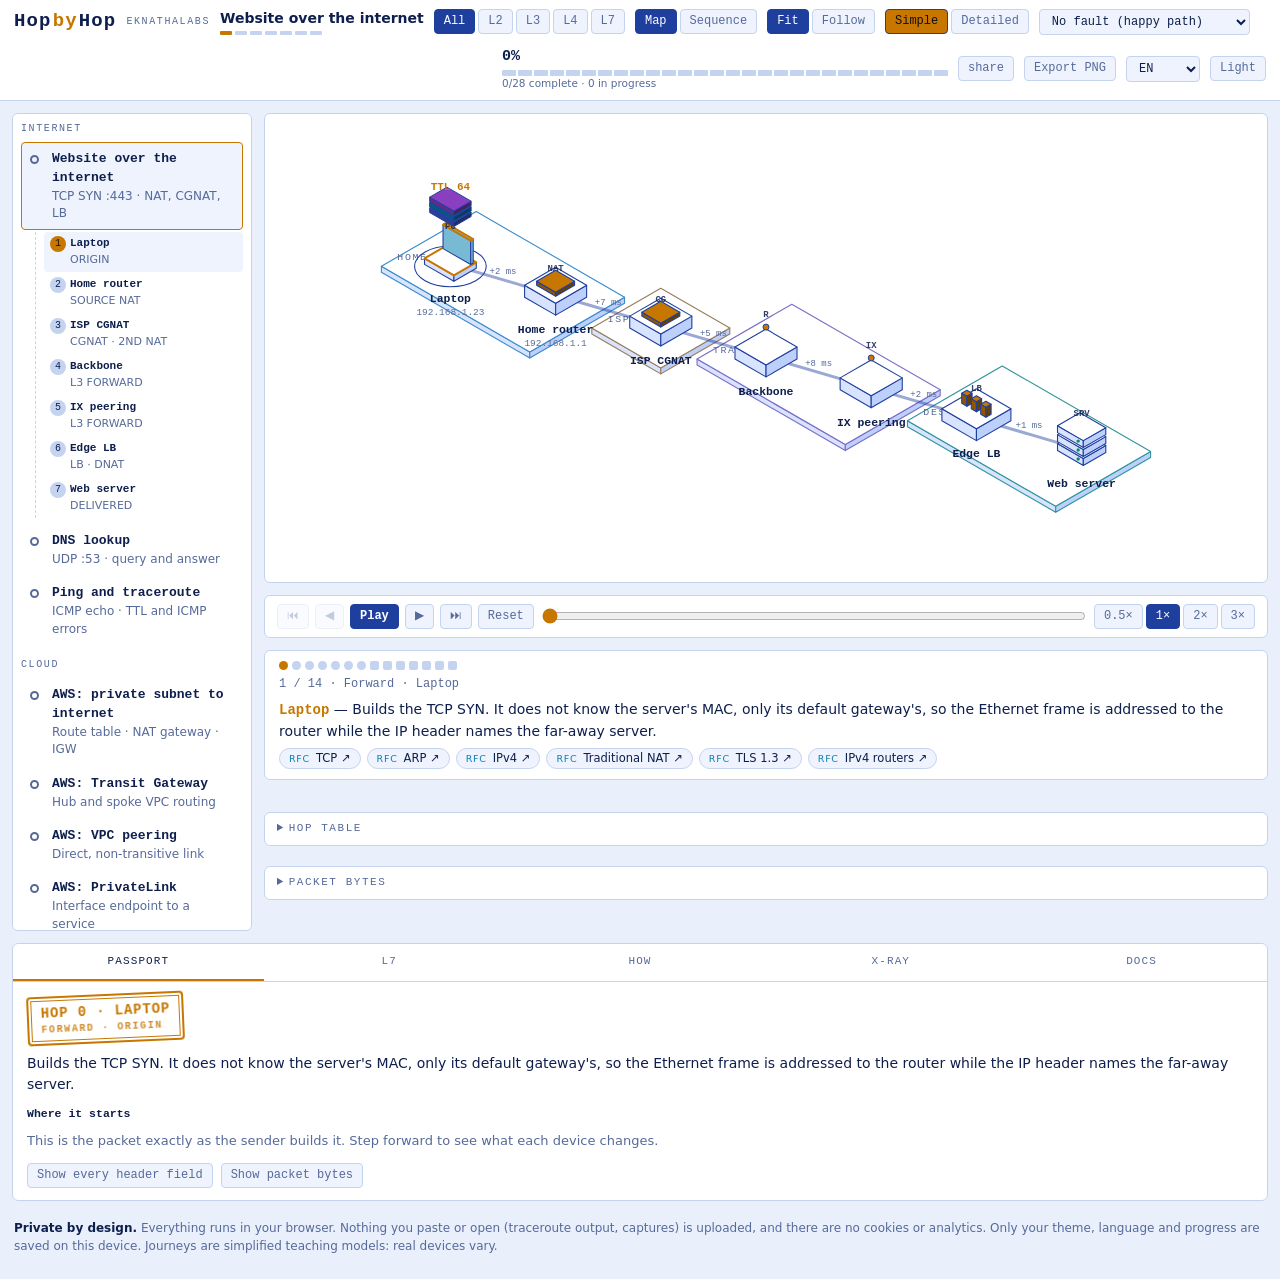
==== commit 8c0bca82: "feat: updated UI features" ====
--- a/index.html
+++ b/index.html
@@ -6,10 +6,10 @@
 <title>Hop by Hop — follow one packet, see every hop</title>
 <meta name="description" content="Follow one packet across the network. Real bytes, real checksums, every rewrite explained. Free, offline, single file.">
 <style>:root{
-  --bg:#0b1020;--plate:#111a35;--panel:#0f172f;--panel2:#15203f;--line:#243059;--text:#dbe5ff;--dim:#8193c4;
-  --accent:#ffb020;--ok:#3ddc97;--bad:#ff5d6c;--chg:#4cc9f0;
+  --bg:#10141f;--plate:#171d2d;--panel:#151a29;--panel2:#1c2336;--line:#2a3350;--text:#d6deef;--dim:#8f9bba;
+  --accent:#f0b24a;--ok:#5fd1a0;--bad:#ef7480;--chg:#6cc3e6;
   --eth:#8b9cff;--ipc:#4cc9f0;--l4:#c792ea;--pay:#3ddc97;
-  --s-top:#243a73;--s-lf:#1a2b5c;--s-rf:#13204a;--ink:#6f8cff;
+  --s-top:#2a3a66;--s-lf:#202d52;--s-rf:#18223f;--ink:#7f97f0;
   --mono:"JetBrains Mono","IBM Plex Mono",ui-monospace,SFMono-Regular,Menlo,Consolas,"Liberation Mono",monospace;
   --sans:system-ui,-apple-system,"Segoe UI",Roboto,"Noto Sans","Noto Sans Telugu","Noto Sans Devanagari",Arial,sans-serif;
 }
@@ -329,6 +329,53 @@
   .top .btn,.top select{min-height:32px;padding:2px 8px;font-size:11.5px}.seg button{min-height:32px;padding:2px 8px}
   .now{order:6}.now b{font-size:13px}
 }
+.capchips{display:flex;flex-wrap:wrap;gap:6px}.capchip{display:inline-flex;align-items:center;gap:6px;border:1px solid var(--line);background:var(--panel2);border-radius:999px;padding:3px 4px 3px 10px;font-family:var(--mono);font-size:12px;cursor:pointer}
+.capchip.on{border-color:var(--accent);color:var(--text)}.capchip em{font-style:normal;color:var(--dim)}.capchip button{border:0;background:transparent;color:var(--dim);cursor:pointer;font-size:14px;line-height:1;padding:0 6px}
+.replay{display:flex;flex-direction:column;gap:6px;margin:8px 0}
+
+:root[data-theme=hc]{
+  --bg:#000;--plate:#0a0a0a;--panel:#050505;--panel2:#141414;--line:#8a8a8a;--text:#fff;--dim:#d0d0d0;
+  --accent:#ffd400;--ok:#00ff9c;--bad:#ff4d5e;--chg:#4dd8ff;
+  --eth:#9fb0ff;--ipc:#4dd8ff;--l4:#e0a8ff;--pay:#00ff9c;
+  --s-top:#1d1d1d;--s-lf:#101010;--s-rf:#000;--ink:#fff;
+}
+:root[data-theme=hc] body{background-image:none}
+:root[data-theme=hc] *{outline-color:#ffd400}
+:root[data-theme=hc] .btn,:root[data-theme=hc] .seg button{border-width:2px}
+/* trail, ripples, fault drama */
+.trl{fill:var(--accent);pointer-events:none}
+.trl.r{fill:var(--ok)}
+.ripple{fill:none;stroke:var(--bad);stroke-width:2;transform-box:fill-box;transform-origin:center;animation:ripple 2.2s ease-out infinite;opacity:0}
+@keyframes ripple{0%{transform:scale(1);opacity:.7}100%{transform:scale(2.2);opacity:0}}
+.rwpulse{fill:none;stroke:var(--ok);stroke-width:2;transform-box:fill-box;transform-origin:center;animation:ripple 1.6s ease-out 2}
+.lnk.ahead{opacity:.25;stroke-dasharray:3 5}
+#stage.faulted #map{filter:saturate(.8)}
+#stage.faulted::after{content:"";position:absolute;inset:0;pointer-events:none;box-shadow:inset 0 0 90px rgba(239,116,128,.18);animation:vig 3s ease-in-out infinite alternate}
+@keyframes vig{from{opacity:.55}to{opacity:1}}
+.node.near .nname,.node.cur .nname{opacity:1}
+.lbl{opacity:0;transition:opacity .2s}
+.lbl.on,.lbl.adj,.lod-near .lbl{opacity:1}
+.node:not(.near):not(.cur) .naddr{opacity:0}
+.node.cur .naddr,.lod-near .naddr{opacity:1}
+.naddr,.nname{transition:opacity .2s}
+.lod-far .naddr,.lod-far .lbl{opacity:0!important}
+.lod-far .nname{opacity:0}
+.lod-far .node.cur .nname,.lod-far .node.near .nname{opacity:1}
+.node.dim{opacity:.35}
+/* simple / detailed */
+details.sec{margin-top:8px;border:1px solid var(--line);border-radius:6px;background:var(--panel)}
+details.sec>summary{cursor:pointer;padding:8px 12px;font-family:var(--mono);font-size:11px;letter-spacing:.14em;text-transform:uppercase;color:var(--dim)}
+details.sec[open]>summary{border-bottom:1px solid var(--line)}
+.chg-item{border:1px solid var(--line);border-left:3px solid var(--chg);border-radius:4px;padding:8px 10px;margin:8px 0;background:var(--panel2)}
+.chg-item .ci-h{display:flex;gap:8px;align-items:center;flex-wrap:wrap;font-size:13px}
+.chg-item .ci-v{margin-left:auto;font-family:var(--mono);font-size:12px;color:var(--dim)}
+.chg-item .ci-v s{opacity:.6}
+.chg-item p{margin:6px 0 2px;color:var(--dim);font-size:13px}
+.lay{font-family:var(--mono);font-size:10px;padding:1px 5px;border-radius:3px;border:1px solid var(--line);color:var(--dim)}
+.moreb{display:flex;gap:8px;flex-wrap:wrap;margin-top:12px}
+.hint{color:var(--dim);font-size:13px}
+#detSel button.on{background:var(--accent);color:#111}
+@media (prefers-reduced-motion:reduce){.ripple,.rwpulse,#stage.faulted::after{animation:none}}
 </style>
 </head>
 <body>
@@ -338,13 +385,14 @@
   <div class="now"><b id="nowTitle"></b><span id="nowDots" class="ndots"></span></div>
   <div class="hgrp"><div class="seg" id="layerSel" aria-label="Layer focus"></div>
   <div class="seg" id="viewSel"></div>
-  <div class="seg" id="zoomSel"></div></div>
+  <div class="seg" id="zoomSel"></div>
+    <div class="seg" id="detSel" aria-label="Detail level"></div></div>
   <select id="selF" aria-label="Fault"></select>
   <div class="prog" title="Progress"><b id="progPct"></b><span id="progBar" class="pbar"></span><small id="progTxt"></small></div>
   <button class="btn" id="bShare" data-i="share">Share</button>
   <button class="btn" id="bExport" data-i="export">PNG</button>
   <select id="lang" aria-label="Language"><option value="en">EN</option><option value="te">తెలుగు</option><option value="hi">हिन्दी</option></select>
-  <button class="btn" id="bTheme" aria-label="Toggle theme">◐</button>
+  <button class="btn" id="bTheme" aria-label="Change theme">Theme</button>
 </header>
 <main class="app" id="app">
   <nav class="rail" id="rail" aria-label="Journeys"></nav>
@@ -366,11 +414,11 @@
     </div>
     <div class="narr">
       <div class="sdots" id="sdots"></div><div class="ctr" id="stepTxt"></div>
-      <p id="cap" class="cap"></p><div class="chips" id="capDocs"></div>
+      <p id="cap" class="cap" aria-live="polite"></p><div class="chips" id="capDocs"></div>
     </div>
     <div id="faultBox"></div>
-    <div class="tw" id="hops"></div>
-    <div id="bytes" class="bytes"></div>
+    <details class="sec" id="secHops"><summary>Hop table</summary><div class="tw" id="hops"></div></details>
+    <details class="sec" id="secBytes"><summary>Packet bytes</summary><div id="bytes" class="bytes"></div></details>
   </section>
   <aside class="right" id="right">
     <div class="itabs" id="itabs"></div>
@@ -387,8 +435,9 @@
   <section class="tracepane" id="whypane" hidden></section>
   <section class="tracepane" id="pcappane" hidden>
     <h2>PCAP viewer</h2>
-    <p class="hint">Open a .pcap or .pcapng capture (Ethernet, up to 25 MB). Decoding, checksum checks and the ladder diagram all run in your browser: the file is never uploaded.</p>
-    <div class="drop" id="pdrop"><label class="btn pri" for="pfile">Choose a capture</label><input type="file" id="pfile" accept=".pcap,.pcapng,.cap" hidden><span>or drop it here</span><button class="btn" id="psample">Load sample</button><b id="pname"></b></div>
+    <p class="hint">Open one or more .pcap / .pcapng captures (Ethernet, up to 25 MB each). Load the same traffic captured at several points on the path to replay one packet as a journey. Decoding, checksum checks and the ladder diagram all run in your browser: the file is never uploaded.</p>
+    <div class="drop" id="pdrop"><label class="btn pri" for="pfile">Choose a capture</label><input type="file" id="pfile" accept=".pcap,.pcapng,.cap" multiple hidden><span>or drop one or more here</span><button class="btn" id="psample">Sample: one capture</button><button class="btn" id="psample6">Sample: 6 capture points</button><button class="btn" id="pclear">Clear</button></div>
+    <div id="pcaps"></div>
     <div class="tiles" id="ptiles"></div>
     <input type="search" id="pfilter" placeholder="Filter: address, protocol or text in Info (e.g. 443, dns, syn)" aria-label="Filter packets">
     <div class="pcmain"><div class="tw" id="ptable"></div><div class="pside"><div id="pdecode"></div><div id="phex"></div></div></div>
@@ -1032,6 +1081,127 @@
 };
 
 "use strict";
+/* ============ Azure + OpenStack journeys ============ */
+Object.assign(DOCS, {
+  azpeer:{l:'Azure · Virtual network peering',u:'https://learn.microsoft.com/en-us/azure/virtual-network/virtual-network-peering-overview',k:'Vendor'},
+  aznsg:{l:'Azure · Network security groups',u:'https://learn.microsoft.com/en-us/azure/virtual-network/network-security-groups-overview',k:'Vendor'},
+  azudr:{l:'Azure · Virtual network traffic routing',u:'https://learn.microsoft.com/en-us/azure/virtual-network/virtual-networks-udr-overview',k:'Vendor'},
+  azlb:{l:'Azure · Load Balancer overview',u:'https://learn.microsoft.com/en-us/azure/load-balancer/load-balancer-overview',k:'Vendor'},
+  azagw:{l:'Azure · Application Gateway',u:'https://learn.microsoft.com/en-us/azure/application-gateway/overview',k:'Vendor'},
+  azwaf:{l:'Azure · Web Application Firewall on Application Gateway',u:'https://learn.microsoft.com/en-us/azure/web-application-firewall/ag/ag-overview',k:'Vendor'},
+  azfw:{l:'Azure · Firewall',u:'https://learn.microsoft.com/en-us/azure/firewall/overview',k:'Vendor'},
+  azhub:{l:'Azure · Hub-spoke network topology',u:'https://learn.microsoft.com/en-us/azure/architecture/networking/architecture/hub-spoke',k:'Vendor'},
+  osnet:{l:'OpenStack Neutron · Networking concepts',u:'https://docs.openstack.org/neutron/latest/admin/intro-os-networking.html',k:'Vendor'},
+  osmtu:{l:'OpenStack Neutron · MTU considerations',u:'https://docs.openstack.org/neutron/latest/admin/config-mtu.html',k:'Vendor'},
+  osovs:{l:'OpenStack Neutron · Open vSwitch self-service networks',u:'https://docs.openstack.org/neutron/latest/admin/deploy-ovs-selfservice.html',k:'Vendor'}
+});
+
+Object.assign(SC, {
+
+azpeer: J('Azure', 'Azure: VNet peering', 'System route · NSG', 'VM in VNet A → peering → VM in VNet B', ['azpeer', 'aznsg', 'azudr'], [
+  N('VM in VNet A', 'VM', 'host', 'VNet A 10.1.0.0/16', 'ORIGIN', 0, '10.1.0.4', 'The VM calls a private address in the peered VNet. Azure adds a system route for the peer\'s address space automatically, with next hop "VNet peering".', {set:{ipSrc:'10.1.0.4', ipDst:'10.2.0.4', sport:50801, dport:8443}, docs:['azpeer']}),
+  N('VNet A routing', 'RT', 'switch', 'VNet A', 'SYSTEM ROUTE', 0.1, 'effective routes', 'Azure\'s virtual router is not a hop you can see: it does not decrement TTL and does not answer traceroute. The effective route table decides the next hop.',
+    {docs:['azudr'], x:[TBL('Effective routes (VM A NIC)', ['Source', 'Prefix', 'Next hop'], [['Default', '10.1.0.0/16', 'Virtual network'], ['Default', '10.2.0.0/16', 'VNet peering'], ['Default', '0.0.0.0/0', 'Internet']], [1], 'Overlapping address spaces cannot be peered.', {overlap:[0]})]}),
+  N('Peering link', 'PEER', 'switch', 'Microsoft backbone', 'PRIVATE BACKBONE', 0.3, 'peering state: Connected', 'Traffic crosses Microsoft\'s backbone, not the internet. Each side needs its own peering object, and both must show Connected.',
+    {docs:['azpeer'], x:[TBL('Peering status', ['Side', 'State'], [['A → B', 'Connected'], ['B → A', 'Connected']], [0, 1], 'If one side is deleted the other shows Disconnected and traffic stops.', {disc:[]})]}),
+  N('NSG on VNet B', 'NSG', 'switch', 'VNet B', 'NSG INBOUND', 0.4, 'nsg-app', 'Rules run by priority, lowest number first. Default rules let the whole virtual network (including peered VNets) in, until someone adds a deny above them.',
+    {docs:['aznsg'], x:[TBL('Inbound rules', ['Priority', 'Name', 'Match', 'Action'], [['200', 'deny-8443', 'any → 8443', 'Deny'], ['65000', 'AllowVnetInBound', 'VirtualNetwork → any', 'Allow'], ['65500', 'DenyAllInBound', 'any → any', 'Deny']], [1], 'Peered VNets count as VirtualNetwork, so the default allow applies.', {nsg:[0]})]}),
+  N('VM in VNet B', 'VM', 'server', 'VNet B 10.2.0.0/16', 'DELIVERED', 0.6, '10.2.0.4', 'Delivered with the original source address: peering does not NAT.', {docs:['azpeer']})
+], [
+  {id:'overlap', at:1, type:'drop', label:'Overlapping address spaces', short:'OVERLAP', title:'The peer\'s prefix never becomes a route', body:'Peering cannot be created between VNets whose address spaces overlap, so there is no 10.2.0.0/16 route to the peering. The traffic goes to the default route instead and never arrives.', user:'$ az network vnet peering create ...\n(VnetAddressSpacesOverlap) Cannot create or update peering...', d:['azpeer']},
+  {id:'disc', at:2, type:'drop', label:'Peering is Disconnected', short:'DISCONNECTED', title:'One side of the peering was deleted', body:'Peering exists as two objects. If either is removed, the other shows Disconnected and the system route disappears. Recreate the peering on both sides.', user:'$ az network vnet peering list -g rg --vnet-name vnetA -o table\nName   PeeringState\nA-to-B Disconnected', d:['azpeer']},
+  {id:'nsg', at:3, type:'drop', label:'NSG rule denies the port', short:'NSG DENY', title:'A lower-numbered NSG rule denies the packet', body:'Rule 200 denies 8443 and wins over the default allow at 65000. NSG evaluation stops at the first match, so the "allow VNet" default never runs. Use effective security rules to see the final result.', user:'$ curl -m 5 http://10.2.0.4:8443\ntimed out\n$ az network watcher test-ip-flow ... → Access: Deny, Rule: deny-8443', d:['aznsg']}
+]),
+
+aznsg: J('Azure', 'Azure: NSG rule trace', 'Subnet NSG + NIC NSG', 'Internet → public IP → subnet NSG → NIC NSG → VM', ['aznsg', 'azudr'], [
+  N('Client', 'PC', 'host', 'Internet', 'ORIGIN', 0, '203.0.113.50', 'A client connects to a VM\'s public IP on port 8443.', {set:{ipSrc:'203.0.113.50', ipDst:'20.50.10.5', sport:51990, dport:8443}, docs:['aznsg']}),
+  N('Public IP', 'PIP', 'nat', 'Azure edge', '1:1 NAT TO PRIVATE IP', 7, '20.50.10.5', 'The public IP is translated to the NIC\'s private address by the platform. Standard SKU public IPs are closed to inbound traffic until an NSG allows it.', {router:true, set:{ipDst:'10.0.1.4'}, nat:{mode:'dst', a:'20.50.10.5', b:'10.0.1.4'}, docs:['aznsg']}),
+  N('Subnet NSG', 'NSG', 'switch', 'Subnet', 'EVALUATED FIRST (INBOUND)', 7.1, 'nsg-subnet', 'For inbound traffic the subnet NSG is evaluated first, then the NIC NSG. Both must allow the packet. For outbound it is the other way round.',
+    {docs:['aznsg'], x:[TBL('Subnet NSG · inbound', ['Priority', 'Name', 'Match', 'Action'], [['100', 'deny-office-range', '203.0.113.0/24 → 8443', 'Deny'], ['110', 'allow-8443', 'any → 8443', 'Allow'], ['65500', 'DenyAllInBound', 'any → any', 'Deny']], [1], 'Priority 100 denies before 110 can allow.', {subnet:[0]})]}),
+  N('NIC NSG', 'NSG', 'switch', 'Network interface', 'EVALUATED SECOND', 7.2, 'nsg-nic', 'The NIC-level NSG is a second filter. A common mistake is allowing the port only at the subnet and forgetting the NIC.',
+    {docs:['aznsg'], x:[TBL('NIC NSG · inbound', ['Priority', 'Name', 'Match', 'Action'], [['300', 'allow-443', 'any → 443', 'Allow'], ['65500', 'DenyAllInBound', 'any → any', 'Deny']], [1], 'No rule for 8443: the default deny applies.', {nic:[1]})]}),
+  N('VM', 'VM', 'server', 'Subnet 10.0.1.0/24', 'DELIVERED', 7.4, '10.0.1.4', 'After both NSGs allow the packet it reaches the guest OS. The guest firewall (iptables or Windows Firewall) is a third filter.', {docs:['aznsg']})
+], [
+  {id:'subnet', at:2, type:'drop', label:'Subnet NSG denies first', short:'SUBNET DENY', title:'A subnet NSG rule denies the client range', body:'Rule 100 denies the client\'s range and stops evaluation, so the allow at 110 never matches. Check the effective rules for the NIC: they merge both NSGs.', user:'$ az network watcher test-ip-flow ... --direction Inbound\nAccess: Deny  Rule: securityRules/deny-office-range', d:['aznsg']},
+  {id:'nic', at:3, type:'drop', label:'NIC NSG has no allow for the port', short:'NIC DENY', title:'The NIC-level NSG blocks the port', body:'The subnet NSG allows 8443, but the NIC NSG only allows 443. Nothing matches, so DenyAllInBound applies. Both layers must allow the traffic.', user:'$ curl -m 5 https://20.50.10.5:8443\ntimed out\n$ az network nic list-effective-nsg -g rg -n nic1', d:['aznsg']}
+], {banner:'Rule trace: the highlighted row is the rule that decides this packet.'}),
+
+azlb: J('Azure', 'Azure: Load Balancer', 'Layer 4 pass-through', 'Internet → Standard Load Balancer → NSG → backend VM', ['azlb', 'aznsg'], [
+  N('Client', 'PC', 'host', 'Internet', 'ORIGIN', 0, '203.0.113.50', 'The client connects to the load balancer\'s public frontend.', {set:{ipSrc:'203.0.113.50', ipDst:'20.50.10.9', sport:52010, dport:443}, docs:['azlb']}),
+  N('Azure Load Balancer', 'LB', 'lb', 'Azure edge', 'L4 · 5-TUPLE HASH', 6, '20.50.10.9', 'A Layer 4 pass-through balancer: it picks a healthy backend by hashing the 5-tuple and rewrites only the destination. It does not terminate the connection, so the backend sees the real client address.',
+    {router:true, set:{ipDst:'10.0.2.5', dport:8443}, nat:{mode:'dst', a:'20.50.10.9:443', b:'10.0.2.5:8443'}, docs:['azlb'], x:[TBL('Backend pool health', ['Backend', 'Probe', 'State'], [['10.0.2.5', 'HTTP :8443 /health', 'Up'], ['10.0.2.6', 'HTTP :8443 /health', 'Down']], [0], 'Only backends that pass the probe get new flows. With none up, traffic is dropped.', {probe:[]})]}),
+  N('Backend NSG', 'NSG', 'switch', 'Backend subnet', 'SECURE BY DEFAULT', 6.2, 'nsg-backend', 'Standard load balancers are closed to inbound traffic until an NSG allows it. The NSG must also allow the health probe, which comes from 168.63.129.16 (tag AzureLoadBalancer).',
+    {docs:['aznsg'], x:[TBL('Inbound rules', ['Priority', 'Match', 'Action'], [['100', 'Internet → 8443', 'Allow'], ['65001', 'AzureLoadBalancer → any', 'Allow'], ['65500', 'any → any', 'Deny']], [0], 'Without rule 100 the default deny blocks real traffic.', {nsg:[2]})]}),
+  N('Backend VM', 'VM', 'server', 'Backend pool', 'DELIVERED', 6.4, '10.0.2.5', 'The VM answers and the reply goes straight back, with the platform translating the source back to the frontend address.', {docs:['azlb']})
+], [
+  {id:'probe', at:1, type:'drop', label:'Health probe fails: no healthy backend', short:'NO HEALTHY BACKEND', title:'The load balancer has nowhere to send the flow', body:'The probe path or port is wrong, the app is down, or the NSG blocks 168.63.129.16. With no healthy backend a Standard load balancer drops new flows, so clients just time out.', user:'$ curl -m 5 https://20.50.10.9\ntimed out\n$ az network lb probe list -g rg --lb-name lb1 -o table', d:['azlb']},
+  {id:'nsg', at:2, type:'drop', label:'NSG blocks the backend port', short:'NSG DENY', title:'The backend subnet NSG has no allow rule', body:'Standard SKU is secure by default. Without an NSG rule allowing the port from the Internet tag, the packet is dropped after load balancing, even though the probe passes.', user:'$ az network watcher test-ip-flow ... → Access: Deny, Rule: DenyAllInBound', d:['aznsg', 'azlb']}
+]),
+
+azagw: J('Azure', 'Azure: Application Gateway + WAF', 'Layer 7 · WAF rules', 'Internet → Application Gateway (WAF) → backend VM', ['azagw', 'azwaf', 'aznsg', 'rfc9110'], [
+  N('Client', 'PC', 'host', 'Internet', 'ORIGIN', 0, '203.0.113.50', 'The browser requests app.example.com. DNS points at the gateway\'s public IP.', {set:{ipSrc:'203.0.113.50', ipDst:'20.50.10.20', sport:52210, dport:443}, docs:['rfc9110']}),
+  N('Application Gateway', 'AGW', 'proxy', 'Gateway subnet', 'TLS END · WAF · ROUTING', 8, '10.0.0.6', 'The gateway terminates TLS, runs WAF rules on the request, picks a backend by listener and rule, and opens a new connection. It adds X-Forwarded-For and X-Original-Host.',
+    {router:true, reset:true, set:{ipSrc:'10.0.0.6', ipDst:'10.0.2.5', sport:44120, dport:8080}, l7ops:{add:[['X-Forwarded-For', '203.0.113.50:52210'], ['X-Original-Host', 'app.example.com']]}, docs:['azagw', 'azwaf'], x:[TBL('Request pipeline', ['Stage', 'Result'], [['WAF managed rules (OWASP CRS)', 'pass'], ['Listener + routing rule', 'app-rule → pool-app'], ['Backend health', 'healthy']], [0, 1, 2], 'A WAF block or an unhealthy backend ends the request here.', {waf:[0], badgw:[2]})]}),
+  N('Backend NSG', 'NSG', 'switch', 'Backend subnet', 'ALLOW GATEWAY SUBNET', 8.2, 'nsg-app', 'The backend NSG must allow traffic from the gateway subnet. The gateway subnet itself needs inbound 65200-65535 from GatewayManager (v2) for platform health.', {docs:['aznsg'], x:[TBL('Backend NSG inbound', ['Priority', 'Match', 'Action'], [['100', '10.0.0.0/24 → 8080', 'Allow'], ['65500', 'any → any', 'Deny']], [0], '', {nsg:[1]})]}),
+  N('Backend VM', 'VM', 'server', 'Backend pool', 'DELIVERED', 8.5, '10.0.2.5', 'The app sees the gateway as the client, with the real address in X-Forwarded-For.', {docs:['azagw']})
+], [
+  {id:'waf', at:1, type:'l7', label:'WAF blocks the request (403)', short:'403 WAF', title:'The WAF rejects the request before the backend sees it', resp:{title:'HTTP/1.1 403 Forbidden', hdr:[['Server', 'Microsoft-Azure-Application-Gateway/v2'], ['Content-Type', 'text/html']]}, body:'A managed WAF rule matched part of the request (query string, body or header) and, in Prevention mode, blocked it. The network is fine: this is a Layer 7 decision. Check the WAF log for the rule ID, then tune with an exclusion instead of disabling the rule set.', user:'$ curl -i "https://app.example.com/?id=1\' OR 1=1--"\nHTTP/2 403\nserver: Microsoft-Azure-Application-Gateway/v2', d:['azwaf', 'rfc9110']},
+  {id:'badgw', at:1, type:'l7', label:'Backend unhealthy (502)', short:'502', title:'The gateway answers 502: no healthy backend', resp:{title:'HTTP/1.1 502 Bad Gateway', hdr:[['Server', 'Microsoft-Azure-Application-Gateway/v2'], ['Content-Type', 'text/html']]}, body:'The probe fails (wrong path, port or host header, or the NSG blocks the gateway subnet), so the pool has no healthy member. The gateway itself works and replies with 502.', user:'$ curl -i https://app.example.com\nHTTP/2 502\n$ az network application-gateway show-backend-health -g rg -n agw', d:['azagw', 'rfc9110']},
+  {id:'nsg', at:2, type:'drop', label:'Backend NSG blocks the gateway subnet', short:'NSG DENY', title:'The gateway\'s connection never reaches the VM', body:'The NSG on the backend subnet does not allow the gateway subnet. Probes fail, the backend turns unhealthy and clients see 502.', user:'$ az network application-gateway show-backend-health ...\n"health": "Unhealthy"', d:['aznsg']}
+]),
+
+azhub: J('Azure', 'Azure: hub-spoke + Firewall', 'UDR · forced tunnelling', 'Spoke VM → UDR → Azure Firewall → Internet', ['azhub', 'azfw', 'azudr'], [
+  N('Spoke VM', 'VM', 'host', 'Spoke VNet 10.1.0.0/16', 'ORIGIN', 0, '10.1.0.4', 'A workload in a spoke VNet calls an internet service. A user-defined route sends all internet-bound traffic to the firewall in the hub.', {set:{ipSrc:'10.1.0.4', ipDst:'203.0.113.10', sport:50990, dport:443}, docs:['azhub']}),
+  N('Route table (UDR)', 'UDR', 'switch', 'Spoke subnet', '0.0.0.0/0 → FIREWALL', 0.1, 'rt-spoke', 'The user-defined default route overrides the system route to the internet. Its next hop type is "Virtual appliance" with the firewall\'s private address.',
+    {docs:['azudr'], x:[TBL('Route table rt-spoke', ['Prefix', 'Next hop type', 'Next hop IP'], [['0.0.0.0/0', 'Virtual appliance', '10.0.0.4']], [0], 'Without this association traffic leaves by the default route and bypasses the firewall.')]}),
+  N('Azure Firewall', 'FW', 'nat', 'Hub VNet', 'RULES + SNAT', 0.8, '10.0.0.4', 'The firewall evaluates network and application rule collections, then source-NATs to its public IP for internet traffic. Anything not explicitly allowed is denied.',
+    {router:true, set:{ipSrc:'20.50.10.7'}, nat:{mode:'src', a:'10.1.0.4', b:'20.50.10.7'}, docs:['azfw'], x:[TBL('Rule collections', ['Priority', 'Type', 'Match', 'Action'], [['100', 'Application', 'FQDN api.example.com :443', 'Allow'], ['200', 'Network', 'spoke → 203.0.113.0/24 :443', 'Allow'], ['65000', 'Default', 'everything else', 'Deny']], [1], 'Rules are processed network first, then application; the first match decides.', {fwdeny:[2], fqdn:[2]})]}),
+  N('Internet', 'NET', 'router', 'Internet', 'PUBLIC IP', 12, 'many hops', 'The destination sees the firewall\'s public address, not the spoke VM\'s.', {router:true, docs:['rfc3022']}),
+  N('Web server', 'SRV', 'server', 'Internet', 'DELIVERED', 14, '203.0.113.10', 'The reply returns to the firewall\'s public IP, where the translation is undone.', {docs:['azfw']})
+], [
+  {id:'fwdeny', at:2, type:'drop', label:'No firewall rule allows it (default deny)', short:'FW DENY', title:'Azure Firewall drops the connection', body:'Azure Firewall is deny-by-default. With no matching network or application rule the packet is dropped and logged. The client sees a timeout, which looks like a routing fault until you check the firewall log.', user:'$ curl -m 5 https://203.0.113.10\ntimed out\n$ # AZFWNetworkRule | where DestinationIp == "203.0.113.10" → Action: Deny', d:['azfw']},
+  {id:'fqdn', at:2, type:'drop', label:'FQDN rule does not match the name', short:'FQDN DENY', title:'An application rule matches by name, and the name differs', body:'Application rules compare the TLS SNI or HTTP Host header. Connecting by IP, or to a different hostname, never matches, so the default deny applies. Add the FQDN or use a network rule for the address.', user:'$ curl -m 5 https://203.0.113.10\ntimed out   # SNI missing\n$ curl https://api.example.com   # works', d:['azfw']}
+]),
+
+/* ================================================================ OpenStack */
+osfip: J('OpenStack', 'Neutron: instance to internet', 'VXLAN tenant net · floating IP', 'Instance → security group → VXLAN → qrouter → internet', ['osnet', 'osovs', 'osmtu', 'rfc7348'], [
+  N('Instance', 'VM', 'host', 'Compute node 1', 'ORIGIN', 0, '192.168.10.12', 'A VM on a private tenant network calls an internet address. Its default gateway is the tenant router\'s interface, which lives on the network node.', {set:{ipSrc:'192.168.10.12', ipDst:'203.0.113.10', sport:50501, dport:443}, docs:['osnet']}),
+  N('Security group', 'SG', 'switch', 'Compute node 1', 'TAP · CONNTRACK RULES', 0.1, 'tap + OVS firewall', 'Security group rules are applied at the VM\'s port (iptables or the OVS firewall driver) with connection tracking. They are allow-only and stateful: egress is allowed by default, ingress is denied.',
+    {docs:['osnet'], x:[TBL('Security group · egress', ['Direction', 'Protocol', 'Remote', 'Action'], [['egress', 'any', '0.0.0.0/0', 'allow'], ['ingress', 'tcp 22', '10.0.0.0/8', 'allow']], [0], 'If the default egress rules are removed, outbound traffic stops.', {sg:[]})]}),
+  N('br-tun (VXLAN)', 'VXLAN', 'tunnel', 'Compute node 1', 'ENCAPSULATE', 0.3, 'br-int → br-tun', 'br-int tags the port, then br-tun wraps the frame in VXLAN toward the network node. The VNI identifies the tenant network. VXLAN adds about 50 bytes, so the tenant network MTU must be lower than the underlay.',
+    {set:{outer:'10.0.0.31 → 10.0.0.41 · VXLAN :4789 (+50 B)'}, docs:['rfc7348', 'osovs', 'osmtu'], x:[TBL('Tenant network', ['Item', 'Value'], [['Segmentation', 'VXLAN VNI 1042'], ['Network MTU', '1450 (1500 - 50)'], ['Instance MTU', '1450 via DHCP']], [1, 2], 'An instance configured with MTU 1500 breaks as soon as packets are large.', {mtu:[1, 2]})]}),
+  N('Tunnel network', 'NET', 'switch', 'Underlay', 'OUTER HEADERS ONLY', 0.5, '10.0.0.0/24', 'The physical network only sees UDP between the two nodes. Inner addresses are hidden.', {docs:['rfc7348']}),
+  N('Network node', 'NN', 'tunnel', 'Network node', 'DECAPSULATE', 0.7, '10.0.0.41', 'The network node removes the VXLAN header and delivers the original frame to the tenant router\'s namespace.', {set:{outer:''}, docs:['osovs']}),
+  N('qrouter namespace', 'QR', 'nat', 'Network node', 'ROUTE + SNAT', 0.9, 'qrouter-8f1c…', 'The tenant router runs in a Linux namespace. It routes to the external network and source-NATs the private address to the router\'s gateway address (or a 1:1 floating IP).', {router:true, set:{ipSrc:'203.0.113.55'}, nat:{mode:'src', a:'192.168.10.12', b:'203.0.113.55'}, docs:['osnet'], x:[TBL('qrouter NAT table', ['Rule', 'Translation'], [['SNAT', '192.168.10.0/24 → 203.0.113.55'], ['Floating IP', '203.0.113.60 ↔ 192.168.10.12']], [0], 'Without an external gateway there is no SNAT rule.', {nogw:[]})]}),
+  N('Provider network', 'GW', 'router', 'Datacenter edge', 'BR-EX · EXTERNAL', 3, '203.0.113.1', 'The packet leaves through br-ex onto the provider network and the physical gateway.', {router:true, docs:['osnet']}),
+  N('Web server', 'SRV', 'server', 'Internet', 'DELIVERED', 14, '203.0.113.10', 'The server replies to the router\'s external address; conntrack in the namespace maps the reply back to the instance.', {docs:['osnet']})
+], [
+  {id:'sg', at:1, type:'drop', label:'Egress rules were removed', short:'SG DROP', title:'The security group no longer allows egress', body:'New security groups allow all egress. If those rules were deleted for hardening, outbound connections are dropped at the port, before the packet ever reaches the tunnel. ICMP and DNS often fail first.', user:'$ ping -c 3 203.0.113.10\n(no output)\n$ openstack security group rule list default', d:['osnet']},
+  {id:'mtu', at:3, type:'mtu', label:'Instance MTU is larger than the VXLAN path allows', short:'MTU', title:'Large packets vanish after VXLAN encapsulation', body:'The instance uses MTU 1500, but the tenant network can carry only 1450 once VXLAN adds 50 bytes. Small requests work; large transfers and TLS handshakes hang. Fix by setting the tenant network MTU and letting DHCP or metadata advertise it.', user:'$ ping -M do -s 1472 203.0.113.10   # fails\n$ openstack network show net1 -c mtu', d:['osmtu', 'rfc7348']},
+  {id:'nogw', at:5, type:'drop', label:'Router has no external gateway', short:'NO GATEWAY', title:'The tenant router cannot reach the external network', body:'The router was created but never given an external gateway, so there is no SNAT rule and no route outward. The instance reaches its own router and nothing beyond it.', user:'$ openstack router show r1 -c external_gateway_info\nexternal_gateway_info | None', d:['osnet']}
+])
+
+});
+
+Object.assign(FMETA, {
+  'azpeer/overlap':{sym:['cross', 'timeout'], cmd:['az network vnet show -g RG -n VNET-A --query addressSpace.addressPrefixes', 'az network vnet peering list -g RG --vnet-name VNET-A -o table']},
+  'azpeer/disc':{sym:['cross', 'timeout'], cmd:['az network vnet peering list -g RG --vnet-name VNET-A --query "[].{name:name,state:peeringState}" -o table', 'az network nic show-effective-route-table -g RG -n NIC -o table']},
+  'azpeer/nsg':{sym:['timeout', 'scope', 'cross'], cmd:['az network nic list-effective-nsg -g RG -n NIC', 'az network watcher test-ip-flow -g RG --vm VM-B --direction Inbound --protocol TCP --local 10.2.0.4:8443 --remote 10.1.0.4:50801']},
+  'aznsg/subnet':{sym:['timeout', 'scope'], cmd:['az network nsg rule list -g RG --nsg-name nsg-subnet -o table', 'az network watcher test-ip-flow -g RG --vm VM --direction Inbound --protocol TCP --local 10.0.1.4:8443 --remote 203.0.113.50:50000']},
+  'aznsg/nic':{sym:['timeout', 'scope'], cmd:['az network nic list-effective-nsg -g RG -n NIC', 'az network nsg rule create -g RG --nsg-name nsg-nic -n allow-8443 --priority 310 --access Allow --protocol Tcp --destination-port-ranges 8443']},
+  'azlb/probe':{sym:['timeout'], cmd:['az network lb probe list -g RG --lb-name LB -o table', 'curl -v http://10.0.2.5:8443/health', 'az monitor metrics list --resource LB_ID --metric DipAvailability']},
+  'azlb/nsg':{sym:['timeout', 'scope'], cmd:['az network nic list-effective-nsg -g RG -n NIC', 'az network watcher test-ip-flow -g RG --vm VM --direction Inbound --protocol TCP --local 10.0.2.5:8443 --remote 203.0.113.50:50000']},
+  'azagw/waf':{sym:['http'], cmd:['az network application-gateway waf-policy show -g RG -n POLICY', 'curl -i "https://app.example.com/?id=1%27%20OR%201=1--"']},
+  'azagw/badgw':{sym:['http'], cmd:['az network application-gateway show-backend-health -g RG -n AGW', 'curl -i http://10.0.2.5:8080/health']},
+  'azagw/nsg':{sym:['http', 'timeout'], cmd:['az network application-gateway show-backend-health -g RG -n AGW', 'az network nic list-effective-nsg -g RG -n NIC']},
+  'azhub/fwdeny':{sym:['timeout', 'scope'], cmd:['az network route-table route list -g RG --route-table-name rt-spoke -o table', 'az network nic show-effective-route-table -g RG -n NIC -o table', 'az network firewall network-rule collection list -g RG -f FW --policy-name POLICY']},
+  'azhub/fqdn':{sym:['timeout', 'scope'], cmd:['curl -v https://api.example.com', 'curl -vk --resolve api.example.com:443:203.0.113.10 https://api.example.com']},
+  'osfip/sg':{sym:['timeout', 'scope'], cmd:['openstack security group rule list default', 'openstack server show VM -c security_groups', 'sudo ovs-appctl ofproto/trace br-int in_port=tapXXXX,tcp,nw_src=192.168.10.12,nw_dst=203.0.113.10,tp_dst=443']},
+  'osfip/mtu':{sym:['big'], cmd:['openstack network show NET -c mtu', 'ip link show eth0 | grep mtu', 'ping -M do -s 1422 192.168.10.1']},
+  'osfip/nogw':{sym:['timeout', 'cross'], cmd:['openstack router show ROUTER -c external_gateway_info', 'sudo ip netns exec qrouter-UUID ip route', 'sudo ip netns exec qrouter-UUID iptables -t nat -S']}
+});
+
+"use strict";
 /* ================= helpers ================= */
 const $ = (s, r = document) => r.querySelector(s);
 const $$ = (s, r = document) => [...r.querySelectorAll(s)];
@@ -1063,13 +1233,13 @@
 function nodePos(s, g){ return s <= g.F ? s : 2 * g.F + 1 - s; }
 
 /* ================= packet states ================= */
-function ttlNeeded(S, at){ let c = 0; for (let k = 1; k <= at; k++){ const n = S.nodes[k]; if (n.reset) c = 0; else if (n.router) c++; } return c; }
+function ttlNeeded(S, at){ let c = 0; for (let k = 1; k <= at; k++){ const n = S.nodes[k]; if (n.reset) c = 0; else if (n.router) c += (n.dec || 1); } return c; }
 function ttlFwd(S, f, i){
   let t0 = f && f.type === 'ttl' ? ttlNeeded(S, f.at) : S.ttl;
-  for (let k = 1; k <= i; k++){ const n = S.nodes[k]; if (n.reset) t0 = S.ttl; else if (n.router) t0--; }
+  for (let k = 1; k <= i; k++){ const n = S.nodes[k]; if (n.reset) t0 = S.ttl; else if (n.router) t0 -= (n.dec || 1); }
   return Math.max(0, t0);
 }
-function ttlRet(S, R, j){ let t0 = 64; for (let k = R - 1; k >= j; k--){ const n = S.nodes[k]; if (n.reset) t0 = 64; else if (n.router) t0--; } return Math.max(0, t0); }
+function ttlRet(S, R, j){ let t0 = 64; for (let k = R - 1; k >= j; k--){ const n = S.nodes[k]; if (n.reset) t0 = 64; else if (n.router) t0 -= (n.dec || 1); } return Math.max(0, t0); }
 function fwdState(S, f, i){
   const st = Object.assign({}, S.base);
   for (let k = 0; k <= i; k++) Object.assign(st, S.nodes[k].set || {});
@@ -1347,7 +1517,7 @@
     const f = [F('Destination', mac(0), 0, 6), F('Source', mac(6), 6, 6)]; et = u16(12); off = 14;
     while ((et === 0x8100 || et === 0x88a8) && off + 4 <= d.length){ f.push(F('VLAN ID', u16(off) & 0xfff, off, 2)); et = u16(off + 2); off += 4; }
     f.push(F('EtherType', '0x' + et.toString(16).padStart(4, '0'), off - 2, 2, et === 0x0800 ? 'IPv4' : et === 0x86dd ? 'IPv6' : et === 0x0806 ? 'ARP' : ''));
-    L.push({name:'Ethernet II', c:'eth', s:0, e:off, f}); R.src = mac(6); R.dst = mac(0); R.proto = 'Ethernet';
+    L.push({name:'Ethernet II', c:'eth', s:0, e:off, f}); R.src = mac(6); R.dst = mac(0); R.proto = 'Ethernet'; R.mac = {s:mac(6), d:mac(0)};
   } else if (p.lt === 113){ et = u16(14); off = 16; L.push({name:'Linux cooked capture', c:'eth', s:0, e:16, f:[F('Protocol', '0x' + et.toString(16), 14, 2)]}); }
   else if (p.lt === 101 || p.lt === 12){ et = (d[0] >> 4) === 6 ? 0x86dd : 0x0800; }
   else { R.info = 'Unsupported link type ' + p.lt; return R; }
@@ -1384,12 +1554,12 @@
     pay = l4 + hl; const plen = Math.max(0, end - pay);
     L.push({name:'TCP', c:'l4', s:l4, e:Math.min(pay, d.length), f:[F('Source port', sp, l4, 2), F('Destination port', dp, l4 + 2, 2), F('Sequence', sq, l4 + 4, 4), F('Acknowledgment', ak, l4 + 8, 4), F('Header length', hl + ' bytes', l4 + 12, 1), F('Flags', tcpFlagStr(fg) || 'none', l4 + 13, 1), F('Window', win, l4 + 14, 2), F('Checksum', hx4(ck) + ckState(sum, 'tcp'), l4 + 16, 2, 'Covers a pseudo-header (addresses), so NAT must recompute it.'), ...(opts.length ? [F('Options', opts.join(', '), l4 + 20, hl - 20)] : [])]});
     R.sport = sp; R.dport = dp; R.src = (v6 ? `[${sIP}]` : sIP) + ':' + sp; R.dst = (v6 ? `[${dIP}]` : dIP) + ':' + dp;
-    R.key = `tcp ${[R.src, R.dst].sort().join(' ')}`; R.info = `${sp} → ${dp} [${tcpFlagStr(fg) || 'none'}] Seq=${sq}${fg & 0x10 ? ' Ack=' + ak : ''} Win=${win} Len=${plen}`;
+    R.key = `tcp ${[R.src, R.dst].sort().join(' ')}`; R.m = {proto:'tcp', sport:sp, dport:dp, seq:sq, ack:ak, flags:fg, plen}; R.sig = `t|${sq}|${ak}|${fg}|${plen}`; R.info = `${sp} → ${dp} [${tcpFlagStr(fg) || 'none'}] Seq=${sq}${fg & 0x10 ? ' Ack=' + ak : ''} Win=${win} Len=${plen}`;
     app_payload(R, d, pay, end, sp, dp, 'tcp', L);
   } else if (proto === 17 && l4 + 8 <= d.length){
     const sp = u16(l4), dp = u16(l4 + 2), ul = u16(l4 + 4), ck = u16(l4 + 6); let sum = 0;
     if (fullL4 && ck) sum = onesSum(d.subarray(l4, l4 + R.l4len), onesSum(pseudo(R.l4len)));
-    pay = l4 + 8;
+    pay = l4 + 8; const up = d.subarray(pay, end); R.m = {proto:'udp', sport:sp, dport:dp, pay:up}; R.sig = 'u|' + up.length + '|' + [...up.subarray(0, 48)].map(h2).join('');
     L.push({name:'UDP', c:'l4', s:l4, e:pay, f:[F('Source port', sp, l4, 2), F('Destination port', dp, l4 + 2, 2), F('Length', ul, l4 + 4, 2), F('Checksum', ck ? hx4(ck) + ckState(sum, 'udp') : '0x0000 (not used)', l4 + 6, 2)]});
     R.src = (v6 ? `[${sIP}]` : sIP) + ':' + sp; R.dst = (v6 ? `[${dIP}]` : dIP) + ':' + dp; R.key = `udp ${[R.src, R.dst].sort().join(' ')}`; R.info = `${sp} → ${dp} Len=${ul - 8}`;
     app_payload(R, d, pay, end, sp, dp, 'udp', L);
@@ -1398,9 +1568,10 @@
     const f = [F('Type', ty + ' ' + (ICMPT[ty] || ''), l4, 1), F('Code', cd + (ty === 3 && ICMPU[cd] ? ' ' + ICMPU[cd] : ''), l4 + 1, 1), F('Checksum', hx4(u16(l4 + 2)) + (v6 ? '' : ckState(sum, 'icmp')), l4 + 2, 2)];
     if (ty === 0 || ty === 8){ f.push(F('Identifier', u16(l4 + 4), l4 + 4, 2, 'NAT rewrites this to keep echo flows apart.'), F('Sequence', u16(l4 + 6), l4 + 6, 2)); }
     L.push({name:v6 ? 'ICMPv6' : 'ICMP', c:'l4', s:l4, e:Math.min(l4 + 8, d.length), f}); pay = l4 + 8;
-    R.key = `icmp ${[sIP, dIP].sort().join(' ')}`;
+    R.key = `icmp ${[sIP, dIP].sort().join(' ')}`; if (!v6 && (ty === 0 || ty === 8)){ const ip_ = d.subarray(l4 + 8, end); R.m = {proto:'icmp', type:ty, code:cd, id:u16(l4 + 4), iseq:u16(l4 + 6), pay:ip_}; R.sig = `i|${ty}|${u16(l4 + 6)}|` + [...ip_.subarray(0, 32)].map(h2).join(''); }
     R.info = (ICMPT[ty] || 'Type ' + ty) + (ty === 3 && ICMPU[cd] ? ': ' + ICMPU[cd] : '') + ((ty === 0 || ty === 8) ? `  id=${u16(l4 + 4)} seq=${u16(l4 + 6)}` : '') + (ty === 11 ? ' (a router dropped the packet: TTL reached 0)' : '');
   } else R.key = `ip ${sIP} ${dIP}`;
+  if (R.m && !v6){ Object.assign(R.m, {ethSrc:R.mac && R.mac.s, ethDst:R.mac && R.mac.d, ipSrc:sIP, ipDst:dIP, ttl:R.ttl}); }
   if (pay < end && !L.some(x => x.c === 'pay')) L.push({name:'Payload', c:'pay', s:pay, e:end, f:[F('Length', end - pay + ' bytes', pay, end - pay)]});
   return R;
 }
@@ -1426,24 +1597,74 @@
   L.push({name:'Payload', c:'pay', s:pay, e:end, f:[{l:'Length', v:(end - pay) + ' bytes', o:pay, n:end - pay}]});
 }
 
-function pcapLoad(name, pkts){
-  PC.name = name; PC.sel = -1; PC.conv = null; PC.filter = '';
+const PCS = [];
+function makeCap(name, pkts){
   const t0 = pkts.length ? pkts[0].ts : 0;
-  PC.pk = pkts.map((p, i) => { const r = decodePkt(p); r.n = i + 1; r.t = p.ts - t0; return r; });
+  const pk = pkts.map((p, i) => { const r = decodePkt(p); r.n = i + 1; r.t = p.ts - t0; r.ts = p.ts; return r; });
   const cm = new Map();
-  PC.pk.forEach(r => { if (!r.key) return; let c = cm.get(r.key); if (!c){ c = {key:r.key, proto:r.proto, a:r.src, b:r.dst, n:0, bytes:0, ttl:{}, first:r.t, last:r.t, idx:[]}; cm.set(r.key, c); } c.n++; c.bytes += r.len; c.last = r.t; c.idx.push(r.n - 1); if (r.ttl != null && r.src && c.ttl[r.src] === undefined) c.ttl[r.src] = r.ttl; if (r.proto !== 'TCP' && r.proto !== 'UDP' && r.proto !== 'ICMP') c.proto = r.proto; });
-  PC.convs = [...cm.values()].sort((x, y) => y.n - x.n);
-}
+  pk.forEach(r => { if (!r.key) return; let c = cm.get(r.key); if (!c){ c = {key:r.key, proto:r.proto, a:r.src, b:r.dst, n:0, bytes:0, ttl:{}, first:r.t, last:r.t, idx:[]}; cm.set(r.key, c); } c.n++; c.bytes += r.len; c.last = r.t; c.idx.push(r.n - 1); if (r.ttl != null && r.src && c.ttl[r.src] === undefined) c.ttl[r.src] = r.ttl; if (r.proto !== 'TCP' && r.proto !== 'UDP' && r.proto !== 'ICMP') c.proto = r.proto; });
+  return {name, pk, convs:[...cm.values()].sort((x, y) => y.n - x.n)};
+}
+function useCap(i){ const c = PCS[i]; PC.active = i; PC.pk = c.pk; PC.convs = c.convs; PC.name = c.name; PC.sel = -1; PC.conv = null; PC.filter = ''; }
+function pcapLoad(name, pkts, append){ if (!append) PCS.length = 0; PCS.push(makeCap(name, pkts)); useCap(PCS.length - 1); }
 function hopsFromTTL(t){ const init = [32, 64, 128, 255].find(x => x >= t) || 255; return {init, hops:init - t}; }
 
+function toPcap(frames, t0){
+  const total = 24 + frames.reduce((a, b) => a + 16 + b.d.length, 0), buf = new ArrayBuffer(total), dv = new DataView(buf), u8 = new Uint8Array(buf);
+  dv.setUint32(0, 0xa1b2c3d4, true); dv.setUint16(4, 2, true); dv.setUint16(6, 4, true); dv.setUint32(16, 65535, true); dv.setUint32(20, 1, true);
+  let o = 24; frames.forEach(f => { const sec = Math.floor(f.t), us = Math.round((f.t - sec) * 1e6); dv.setUint32(o, sec, true); dv.setUint32(o + 4, us, true); dv.setUint32(o + 8, f.d.length, true); dv.setUint32(o + 12, f.d.length, true); u8.set(f.d, o + 16); o += 16 + f.d.length; });
+  return buf;
+}
 function samplePcap(){
   const keep = {j:app.j, f:app.f}, frames = [];
-  ['web', 'dns', 'ping'].forEach(j => { app.j = j; app.f = 'none'; CACHE.clear(); const c = geom().count; for (let s = 0; s < c; s++) frames.push(Uint8Array.from(view(s).pk.bytes)); });
+  ['web', 'dns', 'ping'].forEach(j => { app.j = j; app.f = 'none'; CACHE.clear(); const c = geom().count; for (let s = 0; s < c; s++) frames.push({d:Uint8Array.from(view(s).pk.bytes), t:1730000000 + s * 0.02}); });
   app.j = keep.j; app.f = keep.f; CACHE.clear();
-  const total = 24 + frames.reduce((a, b) => a + 16 + b.length, 0), buf = new ArrayBuffer(total), dv = new DataView(buf), u8 = new Uint8Array(buf);
-  dv.setUint32(0, 0xa1b2c3d4, true); dv.setUint16(4, 2, true); dv.setUint16(6, 4, true); dv.setUint32(16, 65535, true); dv.setUint32(20, 1, true);
-  let o = 24; frames.forEach((f, i) => { dv.setUint32(o, 1730000000 + Math.floor(i / 50), true); dv.setUint32(o + 4, (i % 50) * 20000, true); dv.setUint32(o + 8, f.length, true); dv.setUint32(o + 12, f.length, true); u8.set(f, o + 16); o += 16 + f.length; });
-  return buf;
+  return toPcap(frames);
+}
+/* the web journey seen from six capture points, one file per point */
+function samplePoints(){
+  const keep = {j:app.j, f:app.f}; app.j = 'web'; app.f = 'none'; CACHE.clear();
+  const g = geom(), S = g.S, pts = [[0, 'laptop'], [1, 'home-router-wan'], [2, 'isp-cgnat'], [4, 'exchange-point'], [5, 'edge-lb'], [6, 'web-server']], out = [];
+  pts.forEach(([k, nm]) => {
+    const fr = [];
+    for (let s = 0; s < g.count; s++) if (nodePos(s, g) === k) fr.push({d:Uint8Array.from(view(s).pk.bytes), t:1730000000 + S.nodes[k].ms / 1000 + (s > g.F ? 0.002 : 0)});
+    out.push({name:nm + '.pcap', buf:toPcap(fr)});
+  });
+  app.j = keep.j; app.f = keep.f; CACHE.clear(); return out;
+}
+
+/* ===== replay one packet, seen at several capture points, as a journey ===== */
+const hex2 = a => [...a].map(h2).join('');
+function replayFromCaptures(sig){
+  const seen = [], missing = [];
+  PCS.forEach((c, ci) => { const p = c.pk.find(r => r.sig === sig && r.m); (p ? seen : missing).push({c, ci, p}); });
+  if (seen.length < 2){ toast('This packet appears in only ' + seen.length + ' capture. Load the same flow captured at another point.'); return false; }
+  seen.sort((a, b) => (b.p.m.ttl - a.p.m.ttl) || (a.ci - b.ci));
+  const f0 = seen[0].p.m, isSyn = f0.proto === 'tcp' && (f0.flags & 2) && !(f0.flags & 16);
+  const span = (seen[seen.length - 1].p.ts - seen[0].p.ts) * 1000, useT = span >= 0 && span < 5000;
+  const nodes = seen.map((x, i) => {
+    const m = x.p.m, pm = i ? seen[i - 1].p.m : null, last = i === seen.length - 1, d = [];
+    const ch = k => pm && pm[k] !== m[k];
+    if (pm){
+      if (ch('ipSrc') || ch('ipDst')) d.push(`addresses ${pm.ipSrc} → ${pm.ipDst} became ${m.ipSrc} → ${m.ipDst}`);
+      if (ch('sport') || ch('dport')) d.push(`ports ${pm.sport} → ${pm.dport} became ${m.sport} → ${m.dport}`);
+      if (m.proto === 'icmp' && ch('id')) d.push(`ICMP id ${pm.id} became ${m.id}`);
+      if (ch('ethSrc') || ch('ethDst')) d.push('MAC addresses changed (a router or gateway sits between the two points)');
+      const dec = pm.ttl - m.ttl; if (dec > 0) d.push(`TTL fell by ${dec}: about ${dec} router${dec === 1 ? '' : 's'} between the two points`); else if (dec < 0) d.push('TTL went up: the packet was re-created in between');
+    }
+    const addrCh = pm && (ch('ipSrc') || ch('ipDst') || ch('sport') || ch('dport') || (m.proto === 'icmp' && ch('id')));
+    const dec = pm ? Math.max(0, pm.ttl - m.ttl) : 0;
+    const set = {ethSrc:m.ethSrc, ethDst:m.ethDst, ipSrc:m.ipSrc, ipDst:m.ipDst}; if (m.proto !== 'icmp'){ set.sport = m.sport; set.dport = m.dport; } else set.id = m.id;
+    const nm = x.c.name.replace(/\.(pcapng|pcap|cap)$/i, '');
+    return N(nm, 'P' + (i + 1), !i ? 'host' : last ? 'server' : addrCh ? 'nat' : dec ? 'router' : 'switch', nm, !i ? 'ORIGIN' : last ? 'LAST CAPTURE POINT' : addrCh ? 'ADDRESSES REWRITTEN' : dec ? 'ROUTED' : 'UNCHANGED', useT ? Math.max(0, (x.p.ts - seen[0].p.ts) * 1000) : i, `${m.ipSrc}${m.sport != null ? ':' + m.sport : ''}`,
+      !i ? 'The first capture point that saw this packet (highest TTL). Everything after it is compared with this.' : d.length ? 'Compared with the previous capture point: ' + d.join('; ') + '.' : 'Nothing changed between the previous capture point and this one.',
+      Object.assign({set, router:dec > 0, dec:dec > 1 ? dec : undefined, docs:['rfc791', 'rfc3022'], x:[TBL('Seen at this capture point', ['Field', 'Value'], [['Source', `${m.ipSrc}${m.sport != null ? ':' + m.sport : ''}`], ['Destination', `${m.ipDst}${m.dport != null ? ':' + m.dport : ''}`], ['TTL', m.ttl], ['MACs', `${m.ethSrc} → ${m.ethDst}`]], [], 'Decoded from ' + x.c.name + '.')]}, {}));
+  });
+  const base = f0.proto === 'tcp' ? {proto:'tcp', flags:f0.flags, seq:f0.seq, ack:f0.ack} : f0.proto === 'udp' ? {proto:'udp', payload:[...f0.pay.subarray(0, 200)], payName:'UDP payload'} : {proto:'icmp', type:f0.type, code:f0.code, id:f0.id, seq:f0.iseq, payload:[...f0.pay.subarray(0, 56)], payName:'Echo data'};
+  const reply = f0.proto === 'tcp' ? {flags:isSyn ? 0x12 : 0x10, seq:isSyn ? 0x2b90de10 : f0.ack, ack:(f0.seq + (isSyn ? 1 : f0.plen)) >>> 0} : f0.proto === 'udp' ? {payload:[]} : {type:0};
+  SC.pcap = {group:'Your capture', short:'Captured packet', sub:`${seen.length} capture points`, title:`${f0.ipSrc} → ${f0.ipDst}`, ttl:f0.ttl, base, reply, nodes:fillL2(nodes), faults:[], docs:['rfc791', 'rfc3022'],
+    banner:'Rebuilt from decoded header fields (options and payload simplified). ' + (missing.length ? 'Not seen at: ' + missing.map(x => x.c.name).join(', ') + ' (dropped, filtered, or captured too late).' : 'Seen at every capture point.')};
+  setJourney('pcap'); return true;
 }
 
 function pcapFiltered(){
@@ -1463,6 +1684,7 @@
   if (PC.sel < 0){ el.innerHTML = '<p class="hint">Select a packet to decode it layer by layer, with checksum verification.</p>'; return; }
   const r = PC.pk[PC.sel], cl = {eth:'L2', ip:'L3', l4:'L4', pay:'L7'};
   let h = `<div class="stamp">PACKET ${r.n} · ${esc(r.proto)}<small>${r.len} BYTES${r.ttl != null ? ' · TTL ' + r.ttl : ''}</small></div>`;
+  if (r.sig) h += PCS.length >= 2 ? `<div class="replay"><button class="btn pri" data-replay>Trace this packet across ${PCS.length} captures →</button><span class="hint">Finds the same packet in every loaded capture and replays what changed between them.</span></div>` : `<p class="hint replay">Add a second capture taken elsewhere on the path (same traffic, different place) to replay this packet as a journey.</p>`;
   if (r.ttl != null){ const x = hopsFromTTL(r.ttl); h += `<p class="hint">TTL ${r.ttl} suggests the sender started at ${x.init}, so it is about <b>${x.hops}</b> router hop${x.hops === 1 ? '' : 's'} away (a guess: some systems use other starting values).</p>`; }
   r.layers.forEach((l, li) => {
     h += `<div class="grp"><div class="gh"><span class="lay ${cl[l.c]}">${cl[l.c]}</span>${esc(l.name)}<small>${l.e - l.s} bytes</small></div>`;
@@ -1503,29 +1725,37 @@
   pk.forEach((r, i) => { const y = 62 + i * 26, fw = r.src === ends[0], x1 = X[fw ? 0 : 1], x2 = X[fw ? 1 : 0] + (fw ? -4 : 4); let tx = r.info.length > 58 ? r.info.slice(0, 57) + '…' : r.info; h += `<g class="lar ${fw ? '' : 'r'}" data-pi="${r.n - 1}"><line x1="${x1}" y1="${y}" x2="${x2}" y2="${y}" marker-end="url(#lah)"/><text x="${W / 2}" y="${y - 5}" class="ll">${esc(r.n + '  ' + tx)}</text></g>`; });
   el.innerHTML = h + '</svg>' + (c.idx.length > 60 ? `<p class="hint">First 60 of ${c.idx.length} packets.</p>` : '');
 }
+function drawPcaps(){
+  $('#pcaps').innerHTML = PCS.length ? `<div class="capchips">${PCS.map((c, i) => `<span class="capchip ${i === PC.active ? 'on' : ''}" data-cap="${i}">${esc(c.name)}<em>${c.pk.length}</em><button data-capx="${i}" aria-label="Remove ${esc(c.name)}">×</button></span>`).join('')}</div>` : '<span class="hint">No capture loaded</span>';
+}
 function drawPcapTiles(){
   const bad = PC.pk.filter(r => r.bad).length, dur = PC.pk.length ? PC.pk[PC.pk.length - 1].t : 0;
   $('#ptiles').innerHTML = [[PC.pk.length, 'packets'], [dur.toFixed(3) + ' s', 'duration'], [PC.convs.length, 'conversations'], [bad, 'bad checksums']].map(([v, l]) => `<div class="tile"><b>${esc(v)}</b><span>${l}</span></div>`).join('');
-  $('#pname').textContent = PC.name ? PC.name : 'No capture loaded';
+  drawPcaps();
 }
 function drawPcap(){ drawPcapTiles(); drawPcapTable(); drawPcapDecode(null); drawPcapHex(null); drawPcapConvs(); drawLadder(null); }
 
-function pcapFile(file){
-  if (!file) return;
-  if (file.size > MAXBYTES){ toast('File is over 25 MB: trim it first (for example with editcap)'); return; }
-  const fr = new FileReader();
-  fr.onload = () => { try{ pcapLoad(file.name, parsePcap(fr.result)); drawPcap(); toast(PC.pk.length + ' packets decoded locally'); }catch(e){ toast(e.message); } };
-  fr.readAsArrayBuffer(file);
+function readFile(file){ return new Promise((res, rej) => { if (file.size > MAXBYTES) return rej(new Error('File is over 25 MB: trim it first (for example with editcap)')); const fr = new FileReader(); fr.onload = () => { try{ res(parsePcap(fr.result)); }catch(e){ rej(e); } }; fr.onerror = () => rej(new Error('Could not read file')); fr.readAsArrayBuffer(file); }); }
+async function pcapFiles(files){
+  let n = 0;
+  for (const f of files){ try{ pcapLoad(f.name, await readFile(f), true); n++; }catch(e){ toast(f.name + ': ' + e.message); } }
+  if (n){ drawPcap(); toast(n + ' capture' + (n === 1 ? '' : 's') + ' decoded locally'); }
 }
 function bindPcap(){
-  $('#pfile').addEventListener('change', e => pcapFile(e.target.files[0]));
-  $('#psample').addEventListener('click', () => { pcapLoad('sample-journeys.pcap (generated here)', parsePcap(samplePcap())); drawPcap(); });
+  $('#pfile').addEventListener('change', e => { pcapFiles([...e.target.files]); e.target.value = ''; });
+  $('#psample').addEventListener('click', () => { pcapLoad('sample-journeys.pcap', parsePcap(samplePcap())); drawPcap(); });
+  $('#psample6').addEventListener('click', () => { PCS.length = 0; samplePoints().forEach(x => pcapLoad(x.name, parsePcap(x.buf), true)); useCap(0); drawPcap(); toast('6 capture points loaded: select the SYN packet and trace it'); });
+  $('#pclear').addEventListener('click', () => { PCS.length = 0; PC.pk = []; PC.convs = []; PC.sel = -1; PC.conv = null; PC.name = ''; drawPcap(); });
   $('#pfilter').addEventListener('input', e => { PC.filter = e.target.value; drawPcapTable(); });
   const dz = $('#pdrop');
   ['dragover', 'dragenter'].forEach(ev => dz.addEventListener(ev, e => { e.preventDefault(); dz.classList.add('over'); }));
   ['dragleave', 'drop'].forEach(ev => dz.addEventListener(ev, e => { e.preventDefault(); dz.classList.remove('over'); }));
-  dz.addEventListener('drop', e => pcapFile(e.dataTransfer.files[0]));
+  dz.addEventListener('drop', e => pcapFiles([...e.dataTransfer.files]));
   $('#pcappane').addEventListener('click', e => {
+    const rp = e.target.closest('[data-replay]'), cx = e.target.closest('[data-capx]'), cp = e.target.closest('[data-cap]');
+    if (rp){ if (PC.sel >= 0) replayFromCaptures(PC.pk[PC.sel].sig); return; }
+    if (cx){ PCS.splice(+cx.dataset.capx, 1); if (PCS.length) useCap(Math.min(PC.active, PCS.length - 1)); else { PC.pk = []; PC.convs = []; PC.name = ''; PC.sel = -1; } drawPcap(); return; }
+    if (cp){ useCap(+cp.dataset.cap); drawPcap(); return; }
     const tr = e.target.closest('tr[data-pi]'), lad = e.target.closest('[data-ladder]'), cv = e.target.closest('tr[data-pc]'), fl = e.target.closest('[data-fl]'), lg = e.target.closest('g[data-pi]');
     if (lad){ PC.conv = +lad.dataset.ladder; drawPcapTable(); drawPcapConvs(); drawLadder(PC.conv); return; }
     if (cv){ PC.conv = PC.conv === +cv.dataset.pc ? null : +cv.dataset.pc; drawPcapTable(); drawPcapConvs(); return; }
@@ -1544,7 +1774,8 @@
 const ZC = ['#4cc9f0', '#ffb020', '#c792ea', '#3ddc97', '#ff7a90', '#8b9cff'];
 const TOPH = {host:32, pod:26, server:30, router:36, switch:14, nat:20, lb:24, proxy:24, tunnel:18};
 const PZ = 52;
-let scene = null, raf = null, lastT = 0, playTimer = null;
+let scene = null, raf = null, lastT = 0, playTimer = null, trailPts = [], ROLL = false;
+const TRAILN = 16;
 
 function boxAt(p, cx, cy, w, d, h, z0, cls){
   const x0 = cx - w / 2, x1 = cx + w / 2, y0 = cy - d / 2, y1 = cy + d / 2, za = z0, zb = z0 + h;
@@ -1593,7 +1824,7 @@
     const [x0, y0] = scr[k], [x1, y1] = scr[k + 1], dm = S.nodes[k + 1].ms - S.nodes[k].ms;
     SV('line', {x1:x0, y1:y0 - 2, x2:x1, y2:y1 - 2, class:'lnk', id:'L' + k, 'stroke-width':(2 + 3.5 * dm / maxD).toFixed(1)}, root);
     SV('line', {x1:x0, y1:y0 - 2, x2:x1, y2:y1 - 2, class:'lnk flow', id:'F' + k, style:'display:none'}, root);
-    const lb = SV('text', {x:(x0 + x1) / 2, y:(y0 + y1) / 2 - 8, class:'lbl'}, root); lb.textContent = '+' + (Math.round(dm * 10) / 10) + ' ms';
+    const lb = SV('text', {x:(x0 + x1) / 2, y:(y0 + y1) / 2 - 8, class:'lbl', id:'LB' + k}, root); lb.textContent = '+' + (Math.round(dm * 10) / 10) + ' ms';
   }
   S.nodes.forEach((nd, k) => {
     const ng = SV('g', {class:'node', id:'nd' + k, tabindex:0, role:'button', 'aria-label':`Hop ${k}: ${nd.name}`}, root);
@@ -1606,7 +1837,7 @@
     ng.addEventListener('click', () => goto(nodeFirstStep(k)));
     ng.addEventListener('keydown', e => { if (e.key === 'Enter') goto(nodeFirstStep(k)); });
   });
-  SV('g', {id:'fx'}, svg); SV('g', {id:'tag'}, svg);
+  SV('g', {id:'fx'}, svg); SV('g', {id:'tag'}, svg); const tr = SV('g', {id:'trail'}, svg); for (let q = 0; q < TRAILN; q++) SV('circle', {r:3, class:'trl', cx:-999, cy:-999}, tr); trailPts = [];
   const pk = SV('g', {id:'pkt'}, svg); SV('g', {id:'pbody', class:'pk'}, pk); SV('text', {id:'ptxt', class:'ptxt', x:0, y:-4}, pk);
   scene = {pts, scr, zones, fit, vb:Object.assign({}, fit)};
   svg.setAttribute('viewBox', `${fit.x} ${fit.y} ${fit.w} ${fit.h}`);
@@ -1617,6 +1848,18 @@
 }
 const nodeFirstStep = k => k <= geom().F ? k : 0;
 
+function tweenNum(el, from, to, pre, ms = 420){
+  if (!el) return; const fin = pre + to;
+  if (reduced || from === to || isNaN(from)){ el.textContent = fin; return; }
+  const t0 = performance.now(); el._tw = t0;
+  (function f(now){ if (el._tw !== t0) return; const k = Math.min(1, (now - t0) / ms); el.textContent = pre + Math.round(from + (to - from) * (1 - Math.pow(1 - k, 3))); if (k < 1) requestAnimationFrame(f); else el.textContent = fin; })(t0);
+}
+function rollEl(el, ms = 380){
+  if (reduced) return; const fin = el.textContent, t0 = performance.now(), H = '0123456789abcdef';
+  (function f(now){ const k = Math.min(1, (now - t0) / ms); let o = ''; const settle = Math.floor(fin.length * k * 1.15);
+    for (let i = 0; i < fin.length; i++){ const c = fin[i]; o += i < settle || !/[0-9a-fA-F]/.test(c) ? c : H[(Math.random() * 16) | 0]; }
+    el.textContent = o; if (k < 1) requestAnimationFrame(f); else el.textContent = fin; })(t0);
+}
 function drawPacketBody(o, prev){
   const pb = $('#pbody'); pb.innerHTML = '';
   const v = o.pk.v, pv = prev && prev.info.dir === o.info.dir ? prev.pk.v : null;
@@ -1635,7 +1878,9 @@
     const gg = SV('g', {opacity:app.layer === 'all' || app.layer === l.L ? 1 : 0.28}, pb);
     boxAt(gg, 0, 0, l.w, l.d, 4.5, z, 'sl ' + l.c + (l.f ? ' flash' : '')); z += 5.5;
   });
-  $('#ptxt').setAttribute('y', -(z + 8)); $('#ptxt').textContent = (o.info.dir === 'r' ? '↩ ' : '') + 'TTL ' + v.ttl;
+  $('#ptxt').setAttribute('y', -(z + 8));
+  const pt = (o.info.dir === 'r' ? '↩ ' : '') + 'TTL ', from = prev && prev.info.dir === o.info.dir ? +prev.pk.v.ttl : +v.ttl;
+  tweenNum($('#ptxt'), from, +v.ttl, pt);
   pb.setAttribute('class', 'pk' + (o.info.dir === 'r' ? ' ret' : ''));
 }
 
@@ -1645,6 +1890,7 @@
   const a = scene.scr[nodePos(s0, g)], b = scene.scr[nodePos(s1, g)];
   const rev = Math.round(t0) > g.F, x = a[0] + (b[0] - a[0]) * fr + (rev ? 10 : 0), y = a[1] + (b[1] - a[1]) * fr - PZ + (rev ? 12 : 0);
   $('#pkt').setAttribute('transform', `translate(${x.toFixed(1)},${y.toFixed(1)})`);
+  pushTrail(x, y, rev);
   const f = scene.fit; let vb = f;
   if (app.zoom === 'follow'){ const w = f.w * 0.46, h = f.h * 0.46; vb = {x:Math.max(f.x, Math.min(f.x + f.w - w, x - w / 2)), y:Math.max(f.y, Math.min(f.y + f.h - h, y + 30 - h / 2)), w, h}; }
   $('#map').setAttribute('viewBox', `${vb.x.toFixed(1)} ${vb.y.toFixed(1)} ${vb.w.toFixed(1)} ${vb.h.toFixed(1)}`);
@@ -1652,17 +1898,38 @@
   $('#scrub').value = t0;
 }
 
+function pushTrail(x, y, rev){
+  const l = trailPts[trailPts.length - 1];
+  if (l && Math.hypot(l[0] - x, l[1] - y) > 140) trailPts = [];
+  if (!l || Math.hypot(l[0] - x, l[1] - y) > 4) trailPts.push([x, y]);
+  if (trailPts.length > TRAILN) trailPts.shift();
+  const cs = $('#trail') && $('#trail').children, n = trailPts.length;
+  if (!cs) return;
+  for (let i = 0; i < cs.length; i++){
+    const q = trailPts[i - (cs.length - n)];
+    if (q){ const k = (i - (cs.length - n) + 1) / n; cs[i].setAttribute('cx', q[0].toFixed(1)); cs[i].setAttribute('cy', (q[1] + 8).toFixed(1)); cs[i].setAttribute('r', (1 + 3 * k).toFixed(1)); cs[i].setAttribute('opacity', (0.5 * k * k).toFixed(2)); cs[i].setAttribute('class', 'trl' + (rev ? ' r' : '')); }
+    else cs[i].setAttribute('opacity', 0);
+  }
+}
+function applyLod(){
+  const m = $('#map'); if (!m || !scene) return;
+  const vb = m.getAttribute('viewBox').split(' ').map(Number), w = m.getBoundingClientRect().width || 1, sc = w / (vb[2] || 1);
+  m.classList.toggle('lod-far', sc < 0.55); m.classList.toggle('lod-near', sc > 1.15);
+}
 function updateMap(animate){
   const g = geom(), o = view(app.s), prev = app.s > 0 ? view(app.s - 1) : null, pos = nodePos(app.s, g);
   g.S.nodes.forEach((nd, k) => {
     const e = $('#nd' + k); if (!e) return;
     e.classList.toggle('cur', k === pos); e.classList.toggle('future', k > g.F);
     e.classList.toggle('dim', app.layer !== 'all' && !LAYERS[nd.type].includes(app.layer));
+    e.classList.toggle('near', Math.abs(k - pos) <= 1);
     $('#mn' + k) && $('#mn' + k).classList.toggle('on', k === pos);
   });
   for (let k = 0; k < g.S.nodes.length - 1; k++){
     const fwdDone = o.info.dir === 'f' ? k < pos : k < g.F;
     $('#L' + k).classList.toggle('done', fwdDone);
+    $('#L' + k).classList.toggle('ahead', !!g.f && g.f.type !== 'l7' && app.s >= g.F && k >= g.F);
+    $('#LB' + k) && $('#LB' + k).classList.toggle('adj', k === pos || k === pos - 1);
     const fl = $('#F' + k); const showFlow = o.info.dir === 'r' && k >= pos && k < g.F;
     fl.style.display = showFlow ? '' : 'none'; fl.classList.toggle('rv', showFlow);
   }
@@ -1671,19 +1938,22 @@
   if (g.f && app.s >= g.F){
     const [x, y] = scene.scr[g.F];
     SV('ellipse', {cx:x, cy:y, rx:36, ry:20.5, class:'fring'}, fx);
+    [0, 0.45].forEach(dl => SV('ellipse', {cx:x, cy:y, rx:36, ry:20.5, class:'ripple', style:`animation-delay:${dl}s`}, fx));
     if (g.f.type !== 'l7'){ SV('line', {x1:x - 11, y1:y - 52, x2:x + 11, y2:y - 30, class:'xmark'}, fx); SV('line', {x1:x + 11, y1:y - 52, x2:x - 11, y2:y - 30, class:'xmark'}, fx); }
     const ft = SV('text', {x, y:y + 62, class:'ftxt'}, fx); ft.textContent = g.f.short;
   }
   // change tag
+  $('#stage').classList.toggle('faulted', !!(g.f && app.s >= g.F && g.f.type !== 'l7'));
   const tg = $('#tag'); tg.innerHTML = '';
   const tx = tagText(app.s);
   if (tx){
     const [x, y] = scene.scr[pos], wd = Math.max(...tx.map(l => l.length)) * 5.6 + 14, h = 8 + tx.length * 12, ty = y - PZ - 64 - tx.length * 2;
     const w = SV('g', {class:'tagwrap'}, tg);
+    SV('ellipse', {cx:x, cy:y, rx:36, ry:20.5, class:'rwpulse'}, tg);
     SV('rect', {x:x - wd / 2, y:ty, width:wd, height:h, rx:3, class:'tagbg'}, w);
     tx.forEach((l, i) => { const e = SV('text', {x:x - wd / 2 + 7, y:ty + 14 + i * 12, class:'tagtx'}, w); e.textContent = l; });
   }
-  drawPacketBody(o, prev);
+  drawPacketBody(o, prev); applyLod();
   if (animate) kick(); else { app.t = app.s; placePacket(); }
 }
 function stepAnim(now){
@@ -1735,7 +2005,7 @@
   el.innerHTML = bn + `<div class="faultbox"><h3>${esc(g.f.title)}</h3><p>${esc(g.f.body)}</p><pre>${esc(g.f.user)}</pre>${cmdBlock(faultCmds(g))}<div class="chips" style="margin-top:8px">${(g.f.d || []).map(docChip).join('')}</div></div>`;
 }
 const badge = (c, s) => `<span class="bg ${c}">${s}</span>`;
-function drawPassport(){
+function drawPassportFull(){
   const g = geom(), o = view(app.s), p = app.s > 0 ? view(app.s - 1) : null, nd = g.S.nodes[o.info.j];
   const dead = g.f && app.s === g.F, dir = o.info.dir === 'f' ? t('forward') : t('ret');
   const why = !dead ? esc(nd.tag) : g.f.type === 'ttl' ? 'DROPPED · TTL EXPIRED' : g.f.type === 'mtu' ? 'DROPPED · MTU EXCEEDED' : g.f.type === 'l7' ? 'REJECTED · ' + esc(g.f.short) : 'DROPPED · FILTERED';
@@ -1761,6 +2031,22 @@
   else h += `<p class="hint">${t('clickRow')}</p>`;
   return h;
 }
+const firstSentence = x => { const i = x.search(/[.!?](\s|$)/); return i > 0 ? x.slice(0, i + 1) : x; };
+function changedList(o, p){
+  const out = []; if (!p) return out;
+  groupsFor(o.st.proto).forEach(gr => gr.f.forEach(k => { const F = FINFO[k], now = o.pk.v[k], was = p.pk.v[k]; if (was !== undefined && was !== now) out.push({F, was, now, L:gr.L}); }));
+  if ((o.pk.v.outer || '') !== (p.pk.v.outer || '')) out.push({F:{l:'Tunnel header', n:'The whole original packet is wrapped inside a new one, or unwrapped again. The network in between only sees the outer addresses.', d:['rfc7348']}, was:p.pk.v.outer || 'none', now:o.pk.v.outer || 'none', L:'L2'});
+  return out;
+}
+function drawPassport(){
+  if (app.detail) return drawPassportFull();
+  const full = drawPassportFull(), head = full.slice(0, full.indexOf('</p>') + 4), o = view(app.s), p = app.s > 0 ? view(app.s - 1) : null, list = changedList(o, p);
+  let h = head + `<div class="gh">${p ? 'What changed here' : 'Where it starts'}</div>`;
+  if (!p) h += `<p class="hint">This is the packet exactly as the sender builds it. Step forward to see what each device changes.</p>`;
+  else if (!list.length) h += `<p class="hint">Nothing in the headers changed at this step: the device only passed the packet on.</p>`;
+  else h += list.map(c => `<div class="chg-item"><div class="ci-h"><span class="lay ${c.L}">${c.L}</span><b>${esc(c.F.l)}</b><span class="ci-v"><s>${esc(c.was)}</s> → <b>${esc(c.now)}</b></span></div><p>${esc(firstSentence(c.F.n))}</p>${(c.F.d || []).slice(0, 1).map(docChip).join('')}</div>`).join('');
+  return h + `<div class="moreb"><button class="btn" data-det="1">Show every header field</button><button class="btn" data-bytes>Show packet bytes</button></div>`;
+}
 function drawL7(){
   const d = l7Diff(app.s);
   if (!d) return `<p class="hint">This journey has no application-layer message. ICMP and many network tools work below layer 7.</p>`;
@@ -1794,7 +2080,9 @@
 function drawInspector(){
   const tabs = [['passport', t('passport')], ['l7', t('l7')], ['how', t('how')], ['xray', t('xray')], ['docs', t('docs')]];
   $('#itabs').innerHTML = tabs.map(([k, l]) => `<button data-t="${k}" class="${app.itab === k ? 'on' : ''}">${esc(l)}</button>`).join('');
-  $('#ibody').innerHTML = app.itab === 'passport' ? drawPassport() : app.itab === 'l7' ? drawL7() : app.itab === 'how' ? drawHow() : app.itab === 'xray' ? drawXray() : drawDocsTab();
+  const _h = app.itab === 'passport' ? drawPassport() : app.itab === 'l7' ? drawL7() : app.itab === 'how' ? drawHow() : app.itab === 'xray' ? drawXray() : drawDocsTab();
+  $('#ibody').innerHTML = _h;
+  if (ROLL){ ROLL = false; $$('#ibody .fr.chg .n, #ibody .fr.der .n, #ibody .ci-v b').forEach(e => rollEl(e)); }
 }
 function drawHops(){
   const g = geom(); let h = `<table><thead><tr><th>${t('no')}</th><th>${t('time')}</th><th>${t('device')}</th><th>${t('src')}</th><th>${t('dst')}</th><th>${t('proto')}</th><th>${t('info')}</th><th>${t('size')}</th></tr></thead><tbody>`;
@@ -1836,12 +2124,13 @@
   $('#nowTitle').textContent = g.S.short;
   $('#nowDots').innerHTML = g.S.nodes.map((_, i) => `<i class="${i <= pos ? 'on' : ''}"></i>`).join('');
   $('#layerSel').innerHTML = ['all', 'L2', 'L3', 'L4', 'L7'].map(l => `<button data-l="${l}" class="${app.layer === l ? 'on' : ''}">${l === 'all' ? t('all') : l}</button>`).join('');
-  const keys = Object.keys(SC), done = keys.filter(k => (app.prog[k] || {}).done).length, prog = keys.filter(k => !(app.prog[k] || {}).done && (app.prog[k] || {}).max > 0).length;
+  const keys = Object.keys(SC).filter(k => k !== 'pcap'), done = keys.filter(k => (app.prog[k] || {}).done).length, prog = keys.filter(k => !(app.prog[k] || {}).done && (app.prog[k] || {}).max > 0).length;
   $('#progPct').textContent = Math.round(done / keys.length * 100) + '%';
   $('#progBar').innerHTML = keys.map(k => `<i class="${(app.prog[k] || {}).done ? 'done' : (app.prog[k] || {}).max > 0 ? 'prog' : ''}"></i>`).join('');
   $('#progTxt').textContent = `${done}/${keys.length} ${t('complete')} · ${prog} ${t('inProgress')}`;
   $('#viewSel').innerHTML = [['map', t('map')], ['seq', t('sequence')]].map(([k, l]) => `<button data-v="${k}" class="${app.view === k ? 'on' : ''}">${l}</button>`).join('');
   $('#zoomSel').innerHTML = [['fit', t('fit')], ['follow', t('follow')]].map(([k, l]) => `<button data-z="${k}" class="${app.zoom === k ? 'on' : ''}">${l}</button>`).join('');
+  $('#detSel').innerHTML = [[0, 'Simple'], [1, 'Detailed']].map(([k, l]) => `<button data-d="${k}" class="${(+app.detail) === k ? 'on' : ''}">${l}</button>`).join('');
   $('#zoomSel').style.visibility = app.view === 'map' ? 'visible' : 'hidden';
   $('#stage').style.display = app.view === 'map' ? '' : 'none'; $('#seq').style.display = app.view === 'seq' ? 'block' : 'none';
   $('#mini').style.display = app.view === 'map' && app.zoom === 'follow' ? '' : 'none';
@@ -1867,7 +2156,7 @@
 
 /* ================= render orchestration ================= */
 function syncHash(){
-  const p = new URLSearchParams({p:app.page, j:app.j, s:app.s, f:app.f, v:app.view, l:app.layer, i:app.itab, z:app.zoom, g:app.lang});
+  const p = new URLSearchParams({p:app.page, j:app.j, s:app.s, f:app.f, v:app.view, l:app.layer, i:app.itab, z:app.zoom, g:app.lang, d:app.detail ? 1 : 0});
   try{ history.replaceState(null, '', '#' + p.toString()); }catch(_){}
 }
 function renderPanels(){
@@ -1877,7 +2166,7 @@
 }
 const PAGES = {why:'Why is it failing?', pcap:'PCAP viewer', trace:'Traceroute decoder'};
 function renderAll(animate){
-  const pg = app.page, jr = pg === 'journey';
+  const pg = app.page, jr = pg === 'journey'; ROLL = !!animate;
   $('#app').classList.toggle('trace', !jr);
   $('#center').hidden = $('#right').hidden = !jr;
   ['trace', 'why', 'pcap'].forEach(k => { $('#' + k + 'pane').hidden = pg !== k; });
@@ -1911,6 +2200,10 @@
   img.onerror = () => toast('Export failed in this browser');
   img.src = 'data:image/svg+xml;charset=utf-8,' + encodeURIComponent(new XMLSerializer().serializeToString(clone));
 }
+function applyDetail(){ const a = $('#secHops'), b = $('#secBytes'); if (a) a.open = app.detail; if (b) b.open = app.detail; }
+const THEMES = ['dark', 'light', 'hc'], TNAME = {dark:'Dark', light:'Light', hc:'Contrast'};
+function setTheme(t){ app.theme = t; document.documentElement.dataset.theme = t; try{ localStorage.setItem('hbh-theme', t); }catch(_){} const b = $('#bTheme'); if (b){ b.textContent = TNAME[t]; b.title = 'Theme: ' + TNAME[t] + ' (click to change)'; } }
+function setDetail(v){ app.detail = !!v; try{ localStorage.setItem('hbh-detail', v ? '1' : '0'); }catch(_){} applyDetail(); if (app.page === 'journey') renderPanels(); }
 function closeMenu(){ $('#rail').classList.remove('open'); }
 function toast(m){ const e = $('#toast'); e.textContent = m; e.classList.add('on'); setTimeout(() => e.classList.remove('on'), 1600); }
 
@@ -1992,6 +2285,9 @@
   $('#itabs').addEventListener('click', e => { const b = e.target.closest('[data-t]'); if (!b) return; app.itab = b.dataset.t; drawInspector(); syncHash(); });
   $('#ibody').addEventListener('click', e => {
     const fr = e.target.closest('.fr[data-k]'); if (fr && !e.target.closest('a')){ app.sel = app.sel === fr.dataset.k ? null : fr.dataset.k; drawInspector(); drawBytes(); return; }
+    const dt = e.target.closest('[data-det]'), by = e.target.closest('[data-bytes]');
+    if (dt){ setDetail(true); return; }
+    if (by){ const sb = $('#secBytes'); sb.open = true; sb.scrollIntoView({behavior:reduced ? 'auto' : 'smooth', block:'start'}); return; }
     const cp = e.target.closest('[data-copy]'); if (cp){ const b = howBlocks(app.s)[+cp.dataset.copy]; try{ navigator.clipboard.writeText(b.c); toast('Copied'); }catch(_){ toast('Copy not available'); } }
   });
   $('#hops').addEventListener('click', e => { const r = e.target.closest('tr[data-s]'); if (r){ stopPlay(); goto(+r.dataset.s); } });
@@ -2006,7 +2302,8 @@
   $('#scrub').addEventListener('input', e => { stopPlay(); cancelAnimationFrame(raf); raf = null; app.t = +e.target.value; const s = Math.round(app.t); if (s !== app.s){ app.s = s; markProg(); renderPanels(); updateMap(false); app.t = +e.target.value; } placePacket(); });
   $('#bShare').addEventListener('click', async () => { syncHash(); try{ await navigator.clipboard.writeText(location.href); toast(t('linkCopied')); }catch(_){ toast('Copy the address bar link'); } });
   $('#bExport').addEventListener('click', () => { if (app.page === 'journey' && app.view === 'map') exportPNG(); else toast('Switch to the Map view to export'); });
-  $('#bTheme').addEventListener('click', () => { app.theme = app.theme === 'light' ? 'dark' : 'light'; document.documentElement.dataset.theme = app.theme; try{ localStorage.setItem('hbh-theme', app.theme); }catch(_){} });
+  $('#bTheme').addEventListener('click', () => setTheme(THEMES[(THEMES.indexOf(app.theme) + 1) % THEMES.length]));
+  $('#detSel').addEventListener('click', e => { const b = e.target.closest('[data-d]'); if (b) setDetail(b.dataset.d === '1'); });
   $('#lang').addEventListener('change', e => { app.lang = e.target.value; try{ localStorage.setItem('hbh-lang', app.lang); }catch(_){} renderAll(false); });
   $('#tin').addEventListener('input', drawTrace);
   bindPcap();
@@ -2023,6 +2320,7 @@
     if (e.key === 'ArrowRight'){ stopPlay(); goto(app.s + 1); } else if (e.key === 'ArrowLeft'){ stopPlay(); goto(app.s - 1); }
     else if (e.key === 'Home'){ stopPlay(); goto(0); } else if (e.key === 'End'){ stopPlay(); goto(geom().count - 1); }
     else if (e.key === ' '){ e.preventDefault(); if (app.playing) stopPlay(); else startPlay(); }
+    else if (e.key.toLowerCase() === 'd'){ setDetail(!app.detail); }
     else if (e.key.toLowerCase() === 'x'){ app.itab = 'xray'; drawInspector(); }
   });
 }
@@ -2030,8 +2328,9 @@
 /* ================= boot ================= */
 (function init(){
   const q = new URLSearchParams(location.hash.slice(1));
-  try{ app.theme = localStorage.getItem('hbh-theme') || (matchMedia('(prefers-color-scheme: light)').matches ? 'light' : 'dark'); app.lang = localStorage.getItem('hbh-lang') || 'en'; }catch(_){}
-  document.documentElement.dataset.theme = app.theme;
+  try{ const st = localStorage.getItem('hbh-theme'); app.theme = THEMES.includes(st) ? st : matchMedia('(prefers-contrast: more)').matches ? 'hc' : matchMedia('(prefers-color-scheme: light)').matches ? 'light' : 'dark'; app.lang = localStorage.getItem('hbh-lang') || 'en'; app.detail = localStorage.getItem('hbh-detail') === '1'; }catch(_){}
+  if (q.get('d')) app.detail = q.get('d') === '1';
+  setTheme(app.theme); applyDetail();
   loadProg();
   if (SC[q.get('j')]) app.j = q.get('j');
   if (I18N[q.get('g')]) app.lang = q.get('g');
@@ -2046,7 +2345,7 @@
   bind(); drawMap();
   app.s = Math.max(0, Math.min(geom().count - 1, parseInt(q.get('s') || '0', 10) || 0)); app.t = app.s;
   markProg(); renderAll(false);
-  window.__hbh = {PC, parsePcap, decodePkt, pcapLoad, samplePcap, drawPcap, drawWhy, app, geom, view, infoText, howBlocks, l7Of, buildPacket, cksum16, goto, setJourney, setFault, SC, drawSeq, exportPNG};
+  window.__hbh = {PC, PCS, samplePoints, pcapLoad, replayFromCaptures, parsePcap, decodePkt, pcapLoad, samplePcap, drawPcap, drawWhy, app, geom, view, infoText, howBlocks, l7Of, buildPacket, cksum16, goto, setJourney, setFault, SC, drawSeq, exportPNG};
 })();
 </script>
 </body>
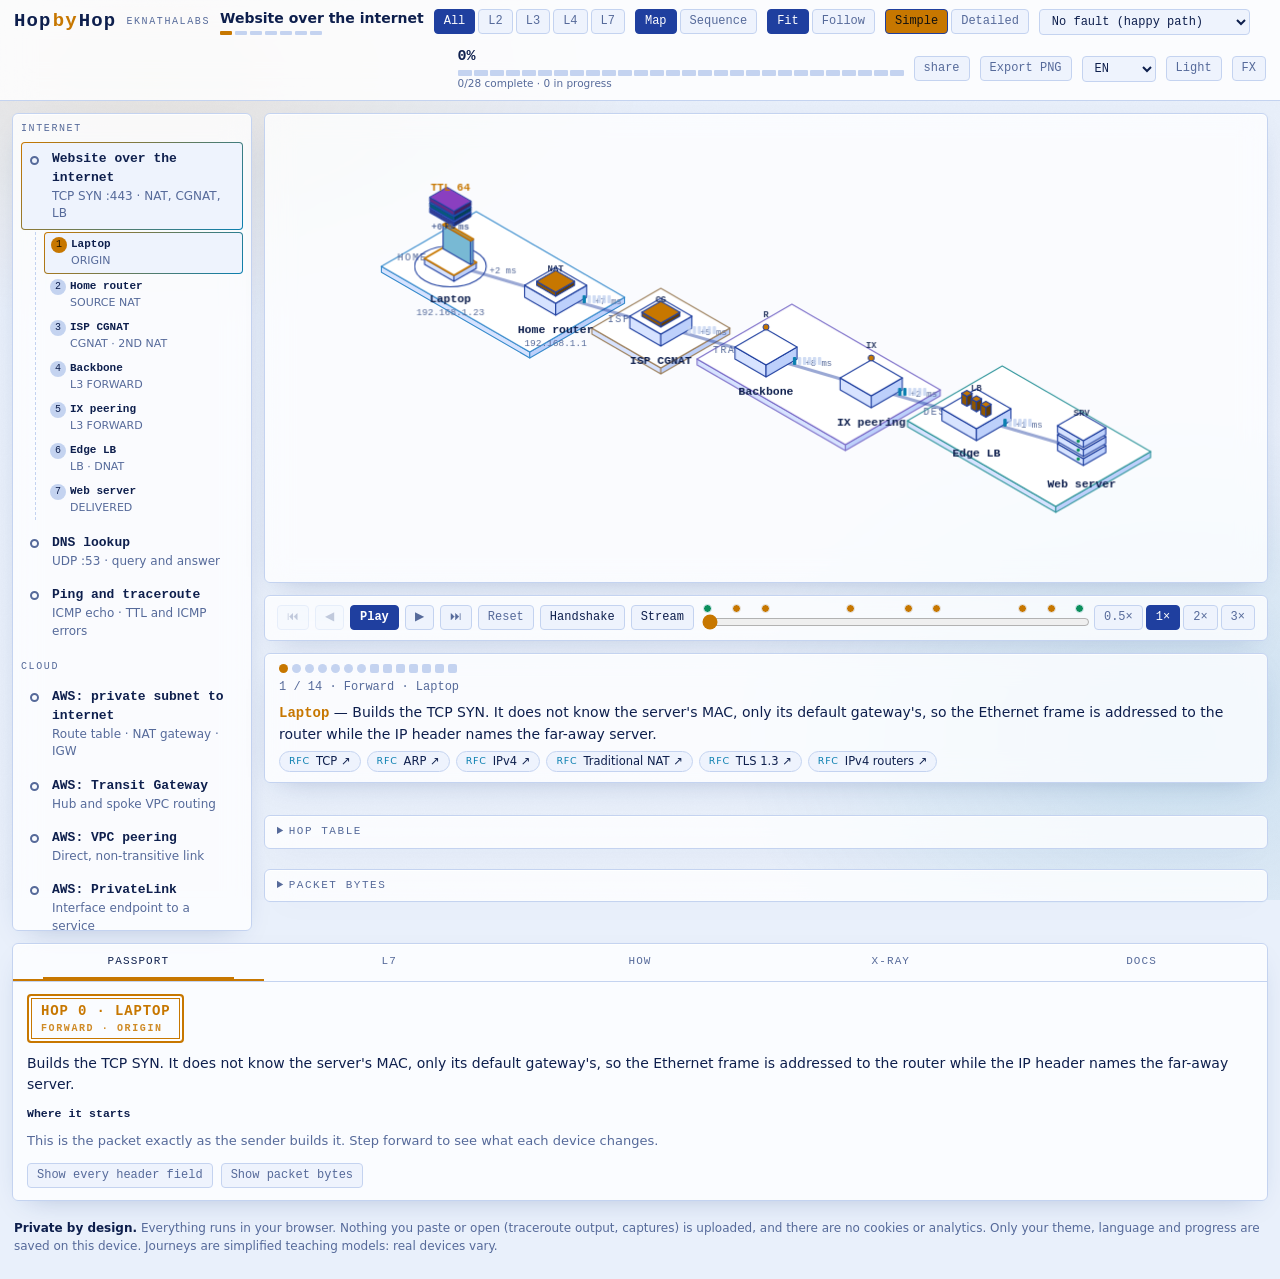
==== commit b5bf9fcb: "feat: updated UI" ====
--- a/index.html
+++ b/index.html
@@ -376,6 +376,138 @@
 .hint{color:var(--dim);font-size:13px}
 #detSel button.on{background:var(--accent);color:#111}
 @media (prefers-reduced-motion:reduce){.ripple,.rwpulse,#stage.faulted::after{animation:none}}
+
+/* ===== v3: motion, glass, tour, empty states ===== */
+[hidden]{display:none!important}
+:root{--shadow:0 1px 0 rgba(255,255,255,.05) inset,0 12px 32px -16px rgba(0,0,0,.6)}
+:root[data-theme=light]{--shadow:0 1px 0 rgba(255,255,255,.8) inset,0 10px 28px -16px rgba(30,60,130,.35)}
+body::after{content:"";position:fixed;inset:0;z-index:-1;pointer-events:none;
+  background:radial-gradient(55vw 40vh at 12% 8%,color-mix(in srgb,var(--accent) 11%,transparent),transparent 70%),radial-gradient(50vw 50vh at 92% 82%,color-mix(in srgb,var(--chg) 13%,transparent),transparent 70%),
+  url("data:image/svg+xml,%3Csvg xmlns='http://www.w3.org/2000/svg' width='160' height='160'%3E%3Cfilter id='n'%3E%3CfeTurbulence type='fractalNoise' baseFrequency='.9' numOctaves='2' stitchTiles='stitch'/%3E%3CfeColorMatrix values='0 0 0 0 .5 0 0 0 0 .5 0 0 0 0 .5 0 0 0 .05 0'/%3E%3C/filter%3E%3Crect width='100%25' height='100%25' filter='url(%23n)'/%3E%3C/svg%3E")}
+.stagewrap,.ctl,.narr,.right,.rail,details.sec,.faultbox,.tanimw{background:color-mix(in srgb,var(--panel) 78%,transparent);-webkit-backdrop-filter:blur(14px) saturate(1.2);backdrop-filter:blur(14px) saturate(1.2);box-shadow:var(--shadow)}
+.top{background:color-mix(in srgb,var(--panel) 82%,transparent);-webkit-backdrop-filter:blur(16px);backdrop-filter:blur(16px)}
+:root[data-theme=hc] .stagewrap,:root[data-theme=hc] .ctl,:root[data-theme=hc] .narr,:root[data-theme=hc] .right,:root[data-theme=hc] .rail,:root[data-theme=hc] details.sec,:root[data-theme=hc] .top,:root[data-theme=hc] .tanimw{background:var(--panel);-webkit-backdrop-filter:none;backdrop-filter:none;box-shadow:none}
+.ri.act,.rs.on{border:1px solid transparent;background:linear-gradient(var(--panel2),var(--panel2)) padding-box,linear-gradient(135deg,var(--accent),var(--chg)) border-box}
+.btn,.seg button{transition:transform .12s cubic-bezier(.3,1.6,.5,1),background .2s,border-color .2s,color .2s}
+.btn:active,.seg button:active{transform:scale(.94)}
+.btn.pri{box-shadow:0 0 0 0 color-mix(in srgb,var(--accent) 50%,transparent)}
+.btn.pri:hover{box-shadow:0 0 18px -2px color-mix(in srgb,var(--accent) 60%,transparent)}
+.itabs button{position:relative}
+.itabs button::after{content:"";position:absolute;left:12%;right:12%;bottom:0;height:2px;background:var(--accent);transform:scaleX(0);transition:transform .25s cubic-bezier(.3,1,.4,1)}
+.itabs button.on::after{transform:scaleX(1)}
+#ibody>*{animation:fadeup .28s ease both}
+@keyframes fadeup{from{opacity:0;transform:translateY(6px)}to{opacity:1;transform:none}}
+/* packet slabs: peel and morph */
+.slab{transform-box:fill-box;transform-origin:center}
+.slab.mv{animation:slabmv .6s cubic-bezier(.2,.8,.2,1)}
+@keyframes slabmv{from{transform:translateY(var(--dz))}to{transform:none}}
+.slab.enter{animation:slabin .55s cubic-bezier(.2,.9,.3,1.25)}
+@keyframes slabin{from{transform:translateY(-28px) scale(.65);opacity:0}to{transform:none;opacity:1}}
+.slab.leave,.slab.ghost{animation:slabout .7s ease-in forwards;pointer-events:none}
+@keyframes slabout{from{transform:none;opacity:.9}to{transform:translateY(-36px) scale(.8);opacity:0}}
+#map{transition:transform .35s ease-out;will-change:transform}
+.pms{fill:var(--dim);font:600 9px var(--mono);text-anchor:middle}
+/* trail, ripples, fault drama (earlier patch) */
+.trl{fill:var(--accent);pointer-events:none}.trl.r{fill:var(--ok)}
+.ripple{fill:none;stroke:var(--bad);stroke-width:2;transform-box:fill-box;transform-origin:center;animation:ripple 2.2s ease-out infinite;opacity:0}
+@keyframes ripple{0%{transform:scale(1);opacity:.7}100%{transform:scale(2.2);opacity:0}}
+.rwpulse{fill:none;stroke:var(--ok);stroke-width:2;transform-box:fill-box;transform-origin:center;animation:ripple 1.6s ease-out 2}
+.lnk.ahead{opacity:.25;stroke-dasharray:3 5}
+#stage.faulted #map{filter:saturate(.8)}
+#stage.faulted::after{content:"";position:absolute;inset:0;pointer-events:none;box-shadow:inset 0 0 90px rgba(239,116,128,.18);animation:vig 3s ease-in-out infinite alternate}
+@keyframes vig{from{opacity:.55}to{opacity:1}}
+.lbl{opacity:0;transition:opacity .2s}.lbl.on,.lbl.adj,.lod-near .lbl{opacity:1}
+.node:not(.near):not(.cur) .naddr{opacity:0}.node.cur .naddr,.lod-near .naddr{opacity:1}
+.naddr,.nname{transition:opacity .2s}
+.lod-far .naddr,.lod-far .lbl{opacity:0!important}.lod-far .nname{opacity:0}
+.lod-far .node.cur .nname,.lod-far .node.near .nname{opacity:1}
+.node.dim{opacity:.35}
+details.sec{margin-top:8px;border:1px solid var(--line);border-radius:6px}
+details.sec>summary{cursor:pointer;padding:8px 12px;font-family:var(--mono);font-size:11px;letter-spacing:.14em;text-transform:uppercase;color:var(--dim)}
+details.sec[open]>summary{border-bottom:1px solid var(--line)}
+.chg-item{border:1px solid var(--line);border-left:3px solid var(--chg);border-radius:4px;padding:8px 10px;margin:8px 0;background:var(--panel2)}
+.chg-item .ci-h{display:flex;gap:8px;align-items:center;flex-wrap:wrap;font-size:13px}
+.chg-item .ci-v{margin-left:auto;font-family:var(--mono);font-size:12px;color:var(--dim)}.chg-item .ci-v s{opacity:.6}
+.chg-item p{margin:6px 0 2px;color:var(--dim);font-size:13px}
+.lay{font-family:var(--mono);font-size:10px;padding:1px 5px;border-radius:3px;border:1px solid var(--line);color:var(--dim)}
+.moreb{display:flex;gap:8px;flex-wrap:wrap;margin-top:12px}.hint{color:var(--dim);font-size:13px}
+#detSel button.on{background:var(--accent);color:#111}
+/* queues */
+.qc{fill:var(--line);opacity:.8;transition:fill .25s}.qc.on{fill:var(--chg);opacity:1}.qc.full{fill:var(--bad)}
+.qpop{fill:var(--bad);font:700 8px var(--mono);opacity:0}.qpop.on{opacity:1;animation:qpop .9s ease-out}
+@keyframes qpop{0%{transform:translateY(4px);opacity:0}30%{opacity:1}100%{transform:translateY(-6px)}}
+.lod-far .q{opacity:0}
+/* zone sweep */
+.zflash .zp{animation:zf 1.2s ease-out}
+@keyframes zf{from{stroke:var(--zc);stroke-width:5;fill-opacity:.55}to{}}
+.ztoast{position:absolute;left:50%;top:12px;transform:translate(-50%,-8px);padding:4px 12px;border-radius:99px;font:600 12px var(--mono);letter-spacing:.06em;color:var(--text);background:color-mix(in srgb,var(--panel2) 85%,transparent);border:1px solid var(--line);opacity:0;pointer-events:none}
+.ztoast.on{animation:ztoast 1.6s ease both}
+@keyframes ztoast{0%{opacity:0;transform:translate(-50%,-8px)}15%,70%{opacity:1;transform:translate(-50%,0)}100%{opacity:0;transform:translate(-50%,4px)}}
+/* overlays: handshake and stream */
+.od{pointer-events:none}.odc{fill:var(--accent);stroke:var(--bg);stroke-width:2}
+.od.synack .odc{fill:var(--ok)}.od.ack .odc{fill:var(--chg)}.od.tls .odc{fill:var(--l4)}
+.od.sm .odc{r:5}.od.ack.sm .odc{r:3.5}.od.dead .odc{fill:var(--bad)}
+.odt{fill:var(--text);font:700 9px var(--mono);text-anchor:middle;paint-order:stroke;stroke:var(--bg);stroke-width:3px}
+.burst .bc{fill:color-mix(in srgb,var(--bad) 30%,transparent);stroke:var(--bad);stroke-width:2;transform-box:fill-box;transform-origin:center;animation:ripple 1s ease-out forwards}
+.burst .bx{fill:var(--bad);font:700 12px var(--mono);text-anchor:middle}
+.tring{fill:none;stroke:var(--accent);stroke-width:3;stroke-dasharray:100;stroke-dashoffset:100;animation:tring var(--d) linear forwards;transform:rotate(-90deg);transform-box:fill-box;transform-origin:center}
+@keyframes tring{to{stroke-dashoffset:0}}
+.ovmsg{position:absolute;left:12px;right:12px;bottom:10px;padding:8px 12px;border-radius:6px;font-size:13px;background:color-mix(in srgb,var(--panel2) 90%,transparent);border:1px solid var(--line);opacity:0;transform:translateY(6px);transition:opacity .25s,transform .25s;pointer-events:none}
+.ovmsg.on{opacity:1;transform:none}
+.node.rcv .nglow{opacity:1;stroke:var(--chg);animation:estp 1s ease-in-out infinite}
+.node.est .nglow{opacity:1;stroke:var(--ok);stroke-width:3;animation:estp 1.2s ease-in-out infinite}
+.node.lock .nglow{opacity:1;stroke:var(--l4);stroke-width:3;animation:estp 1.2s ease-in-out infinite}
+@keyframes estp{0%,100%{stroke-opacity:.4}50%{stroke-opacity:1}}
+.fxb{color:var(--text)}
+/* scrubber markers */
+.scrubw{position:relative;flex:1;min-width:120px;padding-top:8px}.scrubw #scrub{width:100%;display:block}
+.marks{position:absolute;left:0;right:0;top:0;height:10px}
+.mk{position:absolute;top:0;width:9px;height:9px;margin-left:-4.5px;padding:0;border:1.5px solid var(--bg);border-radius:50%;background:var(--dim);transition:transform .15s}
+.mk:hover,.mk:focus-visible{transform:scale(1.6)}
+.mk.start,.mk.end{background:var(--ok)}.mk.nat{background:var(--accent)}.mk.tun{background:var(--l4);border-radius:2px;transform:rotate(45deg)}.mk.tun:hover{transform:rotate(45deg) scale(1.6)}
+.mk.fault{background:var(--bad);width:11px;height:11px;margin-left:-5.5px;top:-1px}.mk.ret{background:var(--chg)}
+/* FX menu */
+.fxwrap{position:relative}
+.fxpop{position:absolute;right:0;top:calc(100% + 8px);width:280px;z-index:40;display:grid;gap:2px;padding:8px;border-radius:8px;background:var(--panel);border:1px solid var(--line);box-shadow:0 18px 40px -12px rgba(0,0,0,.6);animation:fadeup .18s ease}
+.fxpop label{display:flex;gap:10px;align-items:flex-start;padding:6px 8px;border-radius:6px;cursor:pointer}.fxpop label:hover{background:var(--panel2)}
+.fxpop input{margin-top:3px;accent-color:var(--accent)}.fxpop span{display:grid;font-size:13px}.fxpop small{font-size:11px}
+.fxpop .btn{margin-top:6px}
+.ambbadge{position:fixed;left:50%;bottom:18px;transform:translateX(-50%);z-index:50;padding:7px 16px;border-radius:99px;font:600 12px var(--mono);background:var(--panel);border:1px solid var(--accent);color:var(--text);cursor:pointer;animation:amb 2.4s ease-in-out infinite}
+@keyframes amb{50%{box-shadow:0 0 22px -4px var(--accent)}}
+body.amb .rail,body.amb .right{filter:saturate(.85)}
+/* guided tour */
+.tour{position:fixed;inset:0;z-index:70}
+.thole{position:fixed;border-radius:10px;box-shadow:0 0 0 9999px rgba(4,7,18,.68),0 0 0 2px var(--accent);transition:all .35s cubic-bezier(.3,1,.4,1);pointer-events:none}
+.tcard{position:fixed;padding:14px 16px;border-radius:10px;background:var(--panel);border:1px solid var(--line);box-shadow:0 24px 50px -12px rgba(0,0,0,.7);transition:top .35s,left .35s;animation:fadeup .3s ease}
+.tcard h3{margin:2px 0 6px;font-size:16px}.tcard p{margin:0 0 12px;color:var(--dim);line-height:1.5}
+.tcard small{font-family:var(--mono);color:var(--accent);letter-spacing:.1em}
+.tbtn{display:flex;gap:8px;align-items:center}.tbtn span{flex:1}
+/* empty and error states */
+.es{display:grid;justify-items:center;text-align:center;gap:6px;padding:26px 16px}
+.es h3{margin:4px 0 0;font-size:15px}.es p{margin:0;max-width:46ch;color:var(--dim)}
+.esb{display:flex;gap:8px;flex-wrap:wrap;justify-content:center;margin-top:8px}
+.esa svg{width:132px;height:88px;animation:esfloat 3.6s ease-in-out infinite}
+.esf{fill:var(--panel2);stroke:var(--line);stroke-width:2}.esf2{fill:color-mix(in srgb,var(--accent) 18%,var(--panel2));stroke:var(--accent);stroke-width:2}
+.esl{fill:none;stroke:var(--dim);stroke-width:3;stroke-linecap:round}.esl2{fill:none;stroke:var(--accent);stroke-width:3;stroke-linecap:round;stroke-linejoin:round}
+.es.bad .esf2,.es.bad .esl2{stroke:var(--bad)}.es.bad .esl2{stroke:var(--bad)}
+@keyframes esfloat{50%{transform:translateY(-5px)}}
+/* live traceroute */
+.tanimw{border:1px solid var(--line);border-radius:6px;padding:8px 12px}
+.tah{display:flex;align-items:center;gap:10px;flex-wrap:wrap}.tah small{color:var(--dim)}
+.tscroll{overflow-x:auto;padding-bottom:4px}.tscroll svg{display:block;height:210px;max-width:none}
+.tl{stroke:var(--line);stroke-width:2.5;fill:none}.tl.gap{stroke-dasharray:3 6}
+.tl.draw{stroke:var(--chg);stroke-dasharray:100;stroke-dashoffset:100;animation:tdraw linear forwards}
+@keyframes tdraw{to{stroke-dashoffset:0}}
+.tn{transition:opacity .3s}.tn.hid,.tl.hid{opacity:0}.tn.pop{animation:tpop .45s cubic-bezier(.3,1.6,.5,1)}
+.tn.pop.hot .thot{animation:ripple 1.4s ease-out 3}
+@keyframes tpop{from{transform:translate(var(--tx,0),var(--ty,0)) scale(.4)}}
+.tc{fill:var(--panel2);stroke:var(--chg);stroke-width:2.5}.tn.priv .tc{stroke:var(--dim)}.tn.cg .tc{stroke:var(--accent)}.tn.star .tc{stroke:var(--line);stroke-dasharray:3 3}
+.tn.hot .tc{stroke:var(--bad);fill:color-mix(in srgb,var(--bad) 25%,var(--panel2))}.thot{fill:none;stroke:var(--bad);stroke-width:2;transform-box:fill-box;transform-origin:center}
+.tt1{fill:var(--text);font:600 11px var(--mono);text-anchor:middle}.tt2{fill:var(--dim);font:10px var(--mono);text-anchor:middle}.tt3{fill:var(--text);font:700 9px var(--mono);text-anchor:middle}
+.tbarv{fill:color-mix(in srgb,var(--chg) 55%,transparent)}.tn.hot .tbarv{fill:var(--bad)}
+.tdot{fill:var(--accent);stroke:var(--bg);stroke-width:2}
+@media (prefers-reduced-motion:reduce){.ripple,.rwpulse,#stage.faulted::after,.slab,.ztoast.on,.esa svg,.ambbadge,.node.est .nglow,.node.rcv .nglow,.node.lock .nglow{animation:none!important}#map{transition:none}}
+@media (max-width:860px){.fxpop{position:fixed;left:12px;right:12px;width:auto;top:56px}.ovmsg{font-size:12px}}
 </style>
 </head>
 <body>
@@ -393,12 +525,22 @@
   <button class="btn" id="bExport" data-i="export">PNG</button>
   <select id="lang" aria-label="Language"><option value="en">EN</option><option value="te">తెలుగు</option><option value="hi">हिन्दी</option></select>
   <button class="btn" id="bTheme" aria-label="Change theme">Theme</button>
+  <span class="fxwrap"><button class="btn" id="bFx" aria-label="Effects" aria-haspopup="true">FX</button>
+    <div id="fxPop" class="fxpop" hidden>
+      <label><input type="checkbox" data-fx="lat"><span>Latency physics<small>slow links look slow</small></span></label>
+      <label><input type="checkbox" data-fx="q"><span>Queue view<small>buffers on routers and switches</small></span></label>
+      <label><input type="checkbox" data-fx="cam"><span>Camera effects<small>parallax tilt and bullet time</small></span></label>
+      <label><input type="checkbox" data-fx="snd"><span>Sound<small>quiet cues, off by default</small></span></label>
+      <label><input type="checkbox" data-fx="amb"><span>Ambient demo<small>hands-free loop (key A)</small></span></label>
+      <button class="btn" id="fxTour">Replay the tour</button>
+    </div></span>
 </header>
 <main class="app" id="app">
   <nav class="rail" id="rail" aria-label="Journeys"></nav>
   <section class="center" id="center">
     <div class="stagewrap">
       <div id="stage"><svg id="map" preserveAspectRatio="xMidYMid meet" role="img" aria-label="Isometric packet path"></svg></div>
+      <div id="ztoast" class="ztoast" aria-hidden="true"></div><div id="ovmsg" class="ovmsg" aria-live="polite"></div>
       <div id="seq" class="seq" style="display:none"></div>
       <svg id="mini" class="mini" preserveAspectRatio="xMidYMid meet" aria-hidden="true"></svg>
     </div>
@@ -409,7 +551,8 @@
       <button class="btn" id="bNext" aria-label="Next">▶</button>
       <button class="btn" id="bLast" aria-label="Last">⏭</button>
       <button class="btn" id="bReset" data-i="reset">Reset</button>
-      <input type="range" id="scrub" min="0" max="1" step="0.01" value="0" aria-label="Scrub">
+      <button class="btn fxb" id="bHs" title="Replay the TCP three-way handshake">Handshake</button><button class="btn fxb" id="bStream" title="Many segments in flight: TCP slow start">Stream</button>
+      <div class="scrubw"><div id="marks" class="marks"></div><input type="range" id="scrub" min="0" max="1" step="0.01" value="0" aria-label="Scrub"></div>
       <div class="seg" id="spdSel"><button data-v="0.5">0.5×</button><button data-v="1" class="on">1×</button><button data-v="2">2×</button><button data-v="3">3×</button></div>
     </div>
     <div class="narr">
@@ -429,6 +572,7 @@
     <p class="hint">Paste output from traceroute, tracert or mtr. Everything is parsed in your browser; nothing is uploaded.</p>
     <textarea id="tin" spellcheck="false" rows="9"></textarea>
     <div><button class="btn" id="tsample">Load sample</button></div>
+    <div class="tanimw" id="tanim" hidden><div class="tah"><b>Live path</b><button class="btn" id="tplay">▶ Replay</button><small>The packet slows down where the RTT jumps</small></div><div class="tscroll"><svg id="tsvg" role="img" aria-label="Animated traceroute path"></svg></div></div>
     <div class="tiles" id="ttiles"></div>
     <div id="tout"></div>
   </section>
@@ -444,6 +588,8 @@
     <div class="tw" id="pconvs"></div><div id="pladder"></div>
   </section>
 </main>
+<div id="ambBadge" class="ambbadge" hidden>● Ambient demo · click anywhere to stop</div>
+<div id="tour" class="tour" hidden role="dialog" aria-modal="true" aria-label="Quick tour"><div id="thole" class="thole"></div><div id="tcard" class="tcard"><small id="tstep"></small><h3 id="tt"></h3><p id="td"></p><div class="tbtn"><button class="btn" id="tskip">Skip</button><span></span><button class="btn" id="tback">Back</button><button class="btn pri" id="tnext">Next</button></div></div></div>
 <footer class="foot"><b>Private by design.</b> Everything runs in your browser. Nothing you paste or open (traceroute output, captures) is uploaded, and there are no cookies or analytics. Only your theme, language and progress are saved on this device. Journeys are simplified teaching models: real devices vary.</footer>
 <div class="toast" id="toast" role="status"></div>
 <script>"use strict";
@@ -1674,10 +1820,11 @@
   return idx;
 }
 function drawPcapTable(){
+  if (!PC.pk.length){ $('#ptable').innerHTML = PC.err ? emptyState('bad', 'That file could not be read', PC.err, '<button class="btn" data-es="sample">Try the sample capture</button>') : emptyState('nocap', 'No capture loaded', 'Drop a .pcap or .pcapng file above, or open a sample. Files never leave your browser.', '<button class="btn" data-es="sample">Sample capture</button><button class="btn" data-es="sample6">6 capture points</button>'); return; }
   const idx = pcapFiltered(), cap = 600;
   let h = `<table><thead><tr><th>No.</th><th>Time</th><th>Source</th><th>Destination</th><th>Proto</th><th>TTL</th><th>Info</th></tr></thead><tbody>`;
   idx.slice(0, cap).forEach(i => { const r = PC.pk[i]; h += `<tr class="hr ${i === PC.sel ? 'on' : ''}" data-pi="${i}"><td><span class="no">${r.n}</span></td><td>${r.t.toFixed(4)}</td><td>${esc(r.src)}</td><td>${esc(r.dst)}</td><td class="pt-${r.proto === 'DNS' ? 'dns' : r.proto.toLowerCase()}">${esc(r.proto)}</td><td>${r.ttl == null ? '' : r.ttl}</td><td class="info">${esc(r.info)}${r.bad ? ' <span class="bg x">checksum</span>' : ''}</td></tr>`; });
-  $('#ptable').innerHTML = h + '</tbody></table>' + (idx.length > cap ? `<p class="hint" style="padding:8px">Showing the first ${cap} of ${idx.length} matching packets. Use the filter to narrow down.</p>` : '') + (idx.length ? '' : '<p class="hint" style="padding:8px">No packets match.</p>');
+  $('#ptable').innerHTML = h + '</tbody></table>' + (idx.length > cap ? `<p class="hint" style="padding:8px">Showing the first ${cap} of ${idx.length} matching packets. Use the filter to narrow down.</p>` : '') + (idx.length ? '' : emptyState('nomatch', 'No packets match', 'Try a simpler filter such as tcp, dns or an IP address.', ''));
 }
 function drawPcapDecode(sel){
   const el = $('#pdecode');
@@ -1738,14 +1885,15 @@
 function readFile(file){ return new Promise((res, rej) => { if (file.size > MAXBYTES) return rej(new Error('File is over 25 MB: trim it first (for example with editcap)')); const fr = new FileReader(); fr.onload = () => { try{ res(parsePcap(fr.result)); }catch(e){ rej(e); } }; fr.onerror = () => rej(new Error('Could not read file')); fr.readAsArrayBuffer(file); }); }
 async function pcapFiles(files){
   let n = 0;
-  for (const f of files){ try{ pcapLoad(f.name, await readFile(f), true); n++; }catch(e){ toast(f.name + ': ' + e.message); } }
-  if (n){ drawPcap(); toast(n + ' capture' + (n === 1 ? '' : 's') + ' decoded locally'); }
+  for (const f of files){ try{ pcapLoad(f.name, await readFile(f), true); n++; }catch(e){ PC.err = f.name + ': ' + e.message; toast(f.name + ': ' + e.message); } }
+  if (!n) drawPcap();
+  if (n){ PC.err = ''; drawPcap(); toast(n + ' capture' + (n === 1 ? '' : 's') + ' decoded locally'); }
 }
 function bindPcap(){
   $('#pfile').addEventListener('change', e => { pcapFiles([...e.target.files]); e.target.value = ''; });
   $('#psample').addEventListener('click', () => { pcapLoad('sample-journeys.pcap', parsePcap(samplePcap())); drawPcap(); });
   $('#psample6').addEventListener('click', () => { PCS.length = 0; samplePoints().forEach(x => pcapLoad(x.name, parsePcap(x.buf), true)); useCap(0); drawPcap(); toast('6 capture points loaded: select the SYN packet and trace it'); });
-  $('#pclear').addEventListener('click', () => { PCS.length = 0; PC.pk = []; PC.convs = []; PC.sel = -1; PC.conv = null; PC.name = ''; drawPcap(); });
+  $('#pclear').addEventListener('click', () => { PC.err = ''; PCS.length = 0; PC.pk = []; PC.convs = []; PC.sel = -1; PC.conv = null; PC.name = ''; drawPcap(); });
   $('#pfilter').addEventListener('input', e => { PC.filter = e.target.value; drawPcapTable(); });
   const dz = $('#pdrop');
   ['dragover', 'dragenter'].forEach(ev => dz.addEventListener(ev, e => { e.preventDefault(); dz.classList.add('over'); }));
@@ -1766,6 +1914,332 @@
 }
 
 "use strict";
+/* ================= fx.js: motion, sound, tour, overlays, empty states ================= */
+const FXD = {lat:1, q:1, cam:1, snd:0, amb:0};
+function loadFx(){ app.fx = Object.assign({}, FXD); try{ Object.assign(app.fx, JSON.parse(localStorage.getItem('hbh-fx') || '{}')); }catch(_){} app.fx.amb = 0; }
+function saveFx(){ try{ const o = Object.assign({}, app.fx); delete o.amb; localStorage.setItem('hbh-fx', JSON.stringify(o)); }catch(_){} }
+function fxUI(){ $$('#fxPop [data-fx]').forEach(c => { c.checked = !!app.fx[c.dataset.fx]; }); }
+
+/* ---------- sound (opt-in, WebAudio, no files) ---------- */
+let AC = null;
+function sfx(k){
+  if (!app.fx.snd) return;
+  try{ AC = AC || new (window.AudioContext || window.webkitAudioContext)(); if (AC.state === 'suspended') AC.resume(); }catch(_){ return; }
+  const t0 = AC.currentTime;
+  const tone = (f, d, ty = 'sine', v = 0.045, dl = 0, f2) => {
+    const o = AC.createOscillator(), g = AC.createGain(); o.type = ty; o.frequency.setValueAtTime(f, t0 + dl);
+    if (f2) o.frequency.exponentialRampToValueAtTime(f2, t0 + dl + d);
+    g.gain.setValueAtTime(0.0001, t0 + dl); g.gain.exponentialRampToValueAtTime(v, t0 + dl + 0.012); g.gain.exponentialRampToValueAtTime(0.0001, t0 + dl + d);
+    o.connect(g); g.connect(AC.destination); o.start(t0 + dl); o.stop(t0 + dl + d + 0.03);
+  };
+  if (k === 'tick') tone(720, 0.06);
+  else if (k === 'rewrite'){ tone(520, 0.09, 'triangle', 0.05); tone(780, 0.13, 'triangle', 0.05, 0.08); }
+  else if (k === 'drop') tone(190, 0.38, 'sawtooth', 0.05, 0, 55);
+  else if (k === 'done') [523, 659, 784].forEach((f, i) => tone(f, 0.28, 'sine', 0.05, i * 0.09));
+  else if (k === 'syn') tone(440, 0.12);
+  else if (k === 'synack') tone(587, 0.12);
+  else if (k === 'ack') tone(740, 0.14);
+}
+
+/* ---------- latency physics ---------- */
+function latK(t){
+  if (!app.fx.lat || !scene) return 1;
+  const g = geom(), d = app.s - app.t, s0 = d < 0 ? Math.ceil(t) - 1 : Math.floor(t);
+  const a = nodePos(Math.max(0, s0), g), b = nodePos(Math.min(g.count - 1, Math.max(0, s0) + 1), g);
+  if (a === b) return 1;
+  const N = g.S.nodes, dm = Math.abs(N[b].ms - N[a].ms);
+  return 1.5 - 0.95 * Math.sqrt(Math.min(1, dm / (scene.maxD || 1)));
+}
+function msAt(t, g){
+  const N = g.S.nodes, m = s => { const p = nodePos(s, g); return s <= g.F ? N[p].ms : N[nodePos(g.F, g)].ms * 2 - N[p].ms; };
+  const s0 = Math.max(0, Math.min(g.count - 1, Math.floor(t))), s1 = Math.min(g.count - 1, s0 + 1), fr = Math.max(0, Math.min(1, t - s0));
+  return m(s0) + (m(s1) - m(s0)) * fr;
+}
+
+/* ---------- queues ---------- */
+const QTYPES = ['router', 'switch', 'nat', 'lb', 'proxy', 'tunnel'];
+const qBase = (nd, k) => (nd.name.length * 7 + k * 3 + Math.round(nd.ms * 10)) % 3;
+function updateQueues(g, pos){
+  const on = !!app.fx.q;
+  $$('#map .q').forEach(q => { q.style.display = on ? '' : 'none'; });
+  if (!on) return;
+  g.S.nodes.forEach((nd, k) => {
+    const q = $('#Q' + k); if (!q) return;
+    let lv = qBase(nd, k), red = false;
+    if (k === pos) lv = Math.min(6, lv + 2);
+    if (g.f && (g.f.type === 'drop' || g.f.type === 'mtu') && k === g.F && app.s >= g.F){ lv = 6; red = true; }
+    const cs = q.children; for (let i = 0; i < 6; i++) cs[i].setAttribute('class', 'qc' + (i < lv ? ' on' : '') + (red ? ' full' : ''));
+    cs[6].setAttribute('class', 'qpop' + (red && k === pos ? ' on' : ''));
+  });
+}
+
+/* ---------- zone sweep ---------- */
+function zoneSweep(zi, name){
+  const z = $('#Z' + zi); if (z){ z.classList.remove('zflash'); void z.getBoundingClientRect(); z.classList.add('zflash'); }
+  const t = $('#ztoast'); if (t){ t.textContent = '→ ' + name; t.classList.remove('on'); void t.offsetWidth; t.classList.add('on'); }
+}
+function fxOnStep(g, o, prev, pos){
+  ovStop();
+  const dead = !!(g.f && app.s === g.F), sig = !!tagText(app.s);
+  scene.slow = !!(app.fx.cam && (dead || sig));
+  if (prev){ const pp = nodePos(app.s - 1, g); if (scene.zoneOf[pp] !== scene.zoneOf[pos]) zoneSweep(scene.zoneOf[pos], g.S.nodes[pos].zone); }
+  sfx(dead ? 'drop' : app.s === g.count - 1 ? 'done' : sig ? 'rewrite' : 'tick');
+}
+
+/* ---------- camera: eased fly + bullet time ---------- */
+let camRaf = null;
+function camTo(vb){
+  scene.camT = vb;
+  if (!scene.cam || reduced || !app.fx.cam){ scene.cam = Object.assign({}, vb); camApply(); return; }
+  if (!camRaf) camRaf = requestAnimationFrame(camStep);
+}
+function camStep(){
+  camRaf = null; const c = scene && scene.cam, t = scene && scene.camT; if (!c || !t) return; let mv = false;
+  ['x', 'y', 'w', 'h'].forEach(k => { const d = t[k] - c[k]; if (Math.abs(d) > 0.2){ c[k] += d * 0.16; mv = true; } else c[k] = t[k]; });
+  camApply(); if (mv) camRaf = requestAnimationFrame(camStep);
+}
+function camApply(){
+  const vb = scene.cam; $('#map').setAttribute('viewBox', `${vb.x.toFixed(1)} ${vb.y.toFixed(1)} ${vb.w.toFixed(1)} ${vb.h.toFixed(1)}`);
+  const mv = $('#mv'); if (mv){ mv.setAttribute('x', vb.x); mv.setAttribute('y', vb.y); mv.setAttribute('width', vb.w); mv.setAttribute('height', vb.h); }
+  applyLod();
+}
+function bindTilt(){
+  const st = $('#stage'); if (!st || reduced) return;
+  st.addEventListener('pointermove', e => {
+    if (!app.fx.cam || e.pointerType === 'touch') return; const r = st.getBoundingClientRect(), x = (e.clientX - r.left) / r.width - 0.5, y = (e.clientY - r.top) / r.height - 0.5;
+    $('#map').style.transform = `perspective(1100px) rotateX(${(-y * 3).toFixed(2)}deg) rotateY(${(x * 4).toFixed(2)}deg)`;
+  });
+  st.addEventListener('pointerleave', () => { $('#map').style.transform = ''; });
+}
+
+/* ---------- overlays: handshake and stream ---------- */
+const OV = {tok:0};
+function ovStop(){
+  OV.tok++; const o = $('#ov'); if (o) o.innerHTML = '';
+  const m = $('#ovmsg'); if (m) m.classList.remove('on');
+  $$('#map .node.est, #map .node.rcv, #map .node.lock').forEach(n => n.classList.remove('est', 'rcv', 'lock'));
+}
+function ovPt(u){ const S = scene.scr, i = Math.max(0, Math.min(S.length - 1, Math.floor(u))), j = Math.min(S.length - 1, i + 1), f = u - i; return [S[i][0] + (S[j][0] - S[i][0]) * f, S[i][1] + (S[j][1] - S[i][1]) * f - 40]; }
+function mkDot(label, cls){ const g = SV('g', {class:'od ' + cls}, $('#ov')); SV('circle', {r:7, class:'odc'}, g); const t = SV('text', {y:-12, class:'odt'}, g); t.textContent = label; return g; }
+function setDot(d, u){ const [x, y] = ovPt(u); d.setAttribute('transform', `translate(${x.toFixed(1)},${y.toFixed(1)})`); }
+function ovMsg(m){ const e = $('#ovmsg'); e.textContent = m; e.classList.add('on'); }
+function burst(k){ const [x, y] = ovPt(k); const g = SV('g', {class:'burst', transform:`translate(${x},${y})`}, $('#ov')); SV('circle', {r:10, class:'bc'}, g); const t = SV('text', {y:5, class:'bx'}, g); t.textContent = '✕'; }
+function timerRing(k, ms){ const [x, y] = ovPt(k); const c = SV('circle', {cx:x, cy:y + 40 - 6, r:15, class:'tring', pathLength:100, style:`--d:${ms}ms`}, $('#ov')); return c; }
+function ovGate(){
+  const g = geom(); if (app.page !== 'journey') return null;
+  if (!g.S.base || g.S.base.proto !== 'tcp'){ toast('Handshake and stream apply to TCP journeys'); return null; }
+  if (app.view !== 'map'){ toast('Switch to the Map view'); return null; }
+  return g;
+}
+async function playHandshake(){
+  const g = ovGate(); if (!g) return; stopPlay(); ovStop();
+  const tok = OV.tok, alive = () => tok === OV.tok, N = g.S.nodes.length, dead = !!(g.f && g.f.type !== 'l7'), end = dead ? g.F : N - 1, tls = view(0).pk.v.dport === 443;
+  const sleep = ms => new Promise(r => setTimeout(r, ms / app.speed));
+  const leg = (label, cls, a, b, ms) => new Promise(res => {
+    const d = mkDot(label, cls), t0 = performance.now(), D = ms / app.speed;
+    (function f(now){ if (!alive()){ res(false); return; } const k = Math.min(1, (now - t0) / D), e = k < 0.5 ? 2 * k * k : 1 - Math.pow(-2 * k + 2, 2) / 2; setDot(d, a + (b - a) * e); if (k < 1) requestAnimationFrame(f); else { d.remove(); res(true); } })(t0);
+  });
+  const mark = (k, c) => { const n = $('#nd' + k); if (n) n.classList.add(c); };
+  if (dead){
+    const rto = [1, 2];
+    for (let a = 0; a < 3; a++){
+      ovMsg(a ? `SYN retransmit #${a}, sent after the ${rto[a - 1]} s timeout` : 'SYN sent: connect() starts the handshake'); sfx('syn');
+      if (!await leg('SYN', 'syn', 0, end, 1500)) return;
+      burst(end); sfx('drop'); ovMsg(`SYN lost at ${g.S.nodes[end].name}: ${g.f.short}`);
+      if (a < 2){ const r = timerRing(0, rto[a] * 900 / app.speed); await sleep(rto[a] * 900); if (!alive()) return; r.remove(); }
+    }
+    ovMsg('connect() timed out. The SYN never got an answer, so find where it dies (see the fault commands below).'); await sleep(3200); if (alive()) ovStop(); return;
+  }
+  ovMsg('1 of 3 · SYN: the client asks to talk and picks a sequence number'); sfx('syn');
+  if (!await leg('SYN', 'syn', 0, end, 1600)) return; mark(end, 'rcv');
+  ovMsg('2 of 3 · SYN-ACK: the server agrees and acknowledges'); sfx('synack');
+  if (!await leg('SYN-ACK', 'synack', end, 0, 1600)) return;
+  ovMsg('3 of 3 · ACK: the client confirms'); sfx('ack');
+  if (!await leg('ACK', 'ack', 0, end, 1600)) return;
+  mark(0, 'est'); mark(end, 'est'); ovMsg('ESTABLISHED: both ends agree on the sequence numbers. Data can flow.'); sfx('done');
+  if (tls){
+    await sleep(900); if (!alive()) return; ovMsg('TLS · ClientHello: supported ciphers and the server name (SNI)');
+    if (!await leg('Hello', 'tls', 0, end, 1000)) return; ovMsg('TLS · ServerHello and certificate come back');
+    if (!await leg('Cert', 'tls', end, 0, 1000)) return; ovMsg('TLS · both sides derive the same session keys');
+    if (!await leg('Finished', 'tls', 0, end, 900)) return; mark(0, 'lock'); mark(end, 'lock'); ovMsg('🔒 TLS established: everything after this point is encrypted'); sfx('done');
+  }
+  await sleep(2600); if (alive()) ovStop();
+}
+function playStream(){
+  const g = ovGate(); if (!g) return; stopPlay(); ovStop();
+  const tok = OV.tok, N = g.S.nodes.length, dead = !!(g.f && g.f.type !== 'l7'), end = dead ? g.F : N - 1, T = 1100 / app.speed, R = 1.3 * T, pk = [];
+  let n = 0;
+  [1, 2, 4, 8].forEach((c, r) => { for (let i = 0; i < c; i++){ n++; pk.push({n, r, at:r * R + i * 0.12 * T, f:mkDot(String(n), 'syn sm'), a:mkDot('', 'ack sm')}); } });
+  pk.forEach(p => { p.f.style.display = p.a.style.display = 'none'; });
+  const total = 3 * R + 0.84 * T + (dead ? T : 2 * T) + 400, t0 = performance.now();
+  (function f(now){
+    if (tok !== OV.tok) return; const tau = now - t0; let acked = 0, fl = 0, rr = 0;
+    pk.forEach(p => {
+      if (tau >= p.r * R) rr = Math.max(rr, p.r);
+      const u = (tau - p.at) / T;
+      if (u < 0){ p.f.style.display = p.a.style.display = 'none'; return; }
+      if (u < 1){ p.f.style.display = ''; p.a.style.display = 'none'; setDot(p.f, end * u); fl++; }
+      else if (dead){ p.f.style.display = ''; p.f.classList.add('dead'); setDot(p.f, end); p.a.style.display = 'none'; }
+      else { p.f.style.display = 'none'; const u2 = (tau - p.at - T) / T; if (u2 < 1){ p.a.style.display = ''; setDot(p.a, end * (1 - u2)); } else { p.a.style.display = 'none'; acked++; } }
+    });
+    ovMsg(dead ? `Slow start sends ${2 ** rr} segments, but no ACK ever returns: the sender stalls until its timer fires.` : `Slow start · window ${2 ** rr} · in flight ${fl} · ACKed ${acked} of ${n}`);
+    if (tau < total) requestAnimationFrame(f);
+    else { ovMsg(dead ? 'Every segment died at the fault. Nothing was acknowledged.' : 'The window grew 1 → 2 → 4 → 8: each ACK lets the sender release more segments.'); setTimeout(() => { if (tok === OV.tok) ovStop(); }, 2800 / app.speed); }
+  })(t0);
+}
+
+/* ---------- ambient demo ---------- */
+let AMB = null;
+function ambNext(){
+  const keys = Object.keys(SC).filter(k => k !== 'pcap' && k !== app.j); if (!keys.length) return;
+  setJourney(keys[(Math.random() * keys.length) | 0]);
+  const fs = SCN().faults; if (fs.length && Math.random() < 0.4){ app.f = fs[(Math.random() * fs.length) | 0].id; CACHE.clear(); drawMap(); app.s = 0; app.t = 0; renderAll(false); }
+}
+function ambLoop(){
+  if (!app.fx.amb) return; const g = geom();
+  if (app.playing){ AMB = setTimeout(ambLoop, 500); return; }
+  if (app.s >= g.count - 1){ AMB = setTimeout(() => { if (!app.fx.amb) return; ambNext(); AMB = setTimeout(ambLoop, 400); }, 2600); return; }
+  startPlay(); AMB = setTimeout(ambLoop, 500);
+}
+function ambStart(){ app.fx.amb = 1; closeMenu(); if (app.page !== 'journey'){ app.page = 'journey'; renderAll(false); } document.body.classList.add('amb'); $('#ambBadge').hidden = false; fxUI(); clearTimeout(AMB); if (app.s >= geom().count - 1){ app.s = 0; app.t = 0; renderAll(false); } ambLoop(); }
+function ambStop(){ if (!app.fx.amb) return; app.fx.amb = 0; clearTimeout(AMB); document.body.classList.remove('amb'); $('#ambBadge').hidden = true; stopPlay(); fxUI(); }
+
+/* ---------- guided tour ---------- */
+const TOUR = [
+  {s:['#rail', '#bMenu'], t:'Pick a journey', d:'Each journey follows one real packet end to end: a web request, DNS, cloud paths, Kubernetes. On a phone, the ☰ button opens the list.'},
+  {s:['.stagewrap'], t:'Follow the packet', d:'The stack of slabs is the packet. Each slab is a header layer, and the ones that change at a device light up. Click any device to jump to it.'},
+  {s:['.ctl'], t:'Step, play or scrub', d:'Use ◀ ▶ or the arrow keys. Marks on the slider show NAT, tunnels, faults and the return path. Handshake and Stream replay TCP setup and slow start.'},
+  {s:['#right'], t:'What changed here', d:'Simple mode lists only what this device changed, in plain words. Switch to Detailed (key d) for every field, with links to the official RFC or cloud docs.'},
+  {s:['#selF'], t:'Break it on purpose', d:'Choose a fault to see how real failures look: TTL expiry, MTU black holes, firewall drops. Each one comes with the commands to diagnose it.'},
+  {s:['#bFx'], t:'Effects', d:'Turn latency physics, queues and camera effects on or off, enable sound, or start the hands-free ambient demo (key a).'}
+];
+let TI = -1;
+const vis = e => e && e.getClientRects().length > 0;
+function tourShow(i){
+  let k = i; while (k < TOUR.length && !TOUR[k].s.map(s => $(s)).some(vis)) k++;
+  if (k >= TOUR.length){ tourEnd(); return; }
+  TI = k; const st = TOUR[k], el = TOUR[k].s.map(s => $(s)).find(vis); el.scrollIntoView({block:'nearest'});
+  const r = el.getBoundingClientRect(), h = $('#thole'), c = $('#tcard'), pad = 6;
+  Object.assign(h.style, {left:r.left - pad + 'px', top:r.top - pad + 'px', width:r.width + pad * 2 + 'px', height:r.height + pad * 2 + 'px'});
+  $('#tstep').textContent = `${k + 1} / ${TOUR.length}`; $('#tt').textContent = st.t; $('#td').textContent = st.d; $('#tnext').textContent = k === TOUR.length - 1 ? 'Done' : 'Next';
+  $('#tback').style.visibility = k ? 'visible' : 'hidden';
+  const cw = Math.min(340, innerWidth - 24), ch = c.offsetHeight || 170;
+  let top = r.bottom + 14; if (top + ch > innerHeight - 10) top = r.top - ch - 14; if (top < 10) top = Math.max(10, Math.min(innerHeight - ch - 10, r.top + 20));
+  let left = Math.max(12, Math.min(innerWidth - cw - 12, r.left));
+  if (r.height > innerHeight * 0.6 && r.width < innerWidth * 0.5){ top = Math.max(12, Math.min(innerHeight - ch - 12, r.top + 24)); left = r.right + 16 + cw < innerWidth ? r.right + 16 : Math.max(12, r.left - cw - 16); }
+  else if (r.width > innerWidth * 0.6 && r.height > innerHeight * 0.6) left = (innerWidth - cw) / 2;
+  Object.assign(c.style, {width:cw + 'px', left:left + 'px', top:top + 'px'});
+}
+function tourStart(){ $('#tour').hidden = false; tourShow(0); $('#tnext').focus(); }
+function tourEnd(){ $('#tour').hidden = true; TI = -1; try{ localStorage.setItem('hbh-tour', '1'); }catch(_){} }
+function bindTour(){
+  $('#tnext').addEventListener('click', () => { if (TI >= TOUR.length - 1) tourEnd(); else tourShow(TI + 1); });
+  $('#tback').addEventListener('click', () => tourShow(Math.max(0, TI - 1)));
+  $('#tskip').addEventListener('click', tourEnd);
+  addEventListener('resize', () => { if (TI >= 0) tourShow(TI); });
+  document.addEventListener('keydown', e => { if (TI < 0) return; if (e.key === 'Escape') tourEnd(); else if (e.key === 'ArrowRight' || e.key === 'Enter'){ e.preventDefault(); $('#tnext').click(); } else if (e.key === 'ArrowLeft') $('#tback').click(); });
+}
+function maybeTour(){
+  if (navigator.webdriver || location.hash.includes('j=') || /[?&]tour=0/.test(location.search)) return;
+  let seen = false; try{ seen = localStorage.getItem('hbh-tour') === '1'; }catch(_){}
+  if (!seen) setTimeout(tourStart, 900);
+}
+
+/* ---------- scrubber markers ---------- */
+function markEvents(){
+  const g = geom(), ev = [];
+  for (let s = 0; s < g.count; s++){
+    const o = view(s), p = s ? view(s - 1) : null, v = o.pk.v, pv = p && p.pk.v; let type = null, label = '';
+    if (s === 0){ type = 'start'; label = 'Start'; }
+    if (p){
+      if ((pv.outer || '') !== (v.outer || '')){ type = 'tun'; label = v.outer ? 'Encapsulated in a tunnel' : 'Tunnel removed'; }
+      else if (pv.ipSrc !== v.ipSrc || pv.ipDst !== v.ipDst || pv.sport !== v.sport || pv.dport !== v.dport){ type = 'nat'; label = 'Addresses or ports rewritten'; }
+    }
+    if (g.kind && s === g.F + 1 && !type){ type = 'ret'; label = 'Return path begins'; }
+    if (s === g.count - 1 && !(g.f && g.F === s)){ type = 'end'; label = 'Delivered'; }
+    if (g.f && s === g.F){ type = 'fault'; label = g.f.short || 'Fault'; }
+    if (type) ev.push({s, type, label});
+  }
+  return ev;
+}
+function drawMarks(){
+  const m = $('#marks'); if (!m) return; const g = geom(), den = Math.max(1, g.count - 1);
+  m.innerHTML = markEvents().map(e => `<button class="mk ${e.type}" style="left:calc(8px + (100% - 16px) * ${(e.s / den).toFixed(4)})" data-s="${e.s}" title="Step ${e.s + 1}: ${esc(e.label)}" aria-label="Step ${e.s + 1}: ${esc(e.label)}"></button>`).join('');
+}
+
+/* ---------- empty and error states ---------- */
+const ES_ART = {
+  nocap:'<svg viewBox="0 0 120 80" aria-hidden="true"><rect x="12" y="14" width="66" height="46" rx="6" class="esf"/><path d="M24 30h42M24 39h28M24 48h34" class="esl"/><circle cx="90" cy="54" r="17" class="esf2"/><path d="M90 46v13M84 53l6 6 6-6" class="esl2"/></svg>',
+  bad:'<svg viewBox="0 0 120 80" aria-hidden="true"><path d="M14 22h40l8 10 10-10 8 14 10-14h16v36H14z" class="esf"/><path d="M62 32l-6 12 10 4-6 12" class="esl2"/><path d="M26 34h24M26 44h18M78 50h16" class="esl"/></svg>',
+  nomatch:'<svg viewBox="0 0 120 80" aria-hidden="true"><circle cx="52" cy="38" r="22" class="esf"/><path d="M68 54l24 18" class="esl2"/><path d="M44 30l16 16M60 30L44 46" class="esl"/></svg>',
+  notrace:'<svg viewBox="0 0 120 80" aria-hidden="true"><path d="M16 58C34 20 52 66 66 38S96 22 106 28" class="esl" stroke-dasharray="4 6"/><circle cx="16" cy="58" r="7" class="esf2"/><circle cx="106" cy="28" r="7" class="esf"/></svg>'
+};
+function emptyState(kind, title, text, actions){ return `<div class="es ${kind}"><div class="esa">${ES_ART[kind] || ''}</div><h3>${esc(title)}</h3><p>${esc(text)}</p>${actions ? `<div class="esb">${actions}</div>` : ''}</div>`; }
+
+/* ---------- live traceroute animation ---------- */
+let TRTOK = 0;
+function drawTraceAnim(hops, animate){
+  const box = $('#tanim'), sv = $('#tsvg'); TRTOK++; const tok = TRTOK;
+  if (!hops.length){ box.hidden = true; return; } box.hidden = false;
+  const n = hops.length, W = Math.max(860, n * 74 + 60), H = 210, X = i => 40 + i * ((W - 80) / Math.max(1, n - 1)), Y = i => 98 + Math.sin(i * 0.9) * 16;
+  const resp = hops.filter(h => h.avg != null), mx = Math.max(...resp.map(h => h.avg), 1);
+  sv.setAttribute('viewBox', `0 0 ${W} ${H}`); sv.style.width = W + 'px'; sv.innerHTML = '';
+  const lines = [], nodes = [];
+  for (let i = 0; i < n - 1; i++) lines.push(SV('line', {x1:X(i), y1:Y(i), x2:X(i + 1), y2:Y(i + 1), class:'tl' + (!hops[i].ip || !hops[i + 1].ip ? ' gap' : ''), pathLength:100}, sv));
+  hops.forEach((h, i) => {
+    const hot = h.notes.some(x => x.hot), g = SV('g', {class:'tn ' + (h.c ? h.c.c : 'star') + (hot ? ' hot' : ''), transform:`translate(${X(i)},${Y(i)})`}, sv);
+    if (hot) SV('circle', {r:16, class:'thot'}, g);
+    SV('circle', {r:8, class:'tc'}, g);
+    const lbl = SV('text', {y:-18, class:'tt1'}, g); lbl.textContent = h.avg != null ? h.avg.toFixed(1) + ' ms' : '* * *';
+    const ip = SV('text', {y:28, class:'tt2'}, g); ip.textContent = h.ip || 'no reply';
+    const nn = SV('text', {y:3.5, class:'tt3'}, g); nn.textContent = h.n;
+    if (h.avg != null){ const bh = Math.max(2, h.avg / mx * 38); SV('rect', {x:-4, y:84 - bh, width:8, height:bh, rx:2, class:'tbarv'}, g); }
+    nodes.push(g);
+  });
+  const dot = SV('circle', {r:6, class:'tdot', cx:X(0), cy:Y(0)}, sv);
+  if (!animate || reduced){ dot.remove(); return; }
+  nodes.forEach((g, i) => { g.classList.add('hid'); if (lines[i]) lines[i].classList.add('hid'); }); nodes[0].classList.remove('hid');
+  let i = 0;
+  const hop = () => {
+    if (tok !== TRTOK || i >= n - 1){ if (tok === TRTOK) dot.remove(); return; }
+    const a = hops[i], b = hops[i + 1], d = a.avg != null && b.avg != null ? Math.max(0, b.avg - a.avg) : 6, D = Math.min(1500, 260 + d * 24) / Math.max(0.5, app.speed), t0 = performance.now(), x0 = X(i), y0 = Y(i), x1 = X(i + 1), y1 = Y(i + 1);
+    lines[i].classList.remove('hid'); lines[i].classList.add('draw'); lines[i].style.animationDuration = D + 'ms';
+    (function f(now){ if (tok !== TRTOK) return; const k = Math.min(1, (now - t0) / D); dot.setAttribute('cx', x0 + (x1 - x0) * k); dot.setAttribute('cy', y0 + (y1 - y0) * k); if (k < 1) requestAnimationFrame(f); else { nodes[i + 1].classList.remove('hid'); nodes[i + 1].classList.add('pop'); i++; setTimeout(hop, 120 / Math.max(0.5, app.speed)); } })(t0);
+  };
+  setTimeout(hop, 350);
+}
+
+/* ---------- binders ---------- */
+function bindFx(){
+  const pop = $('#fxPop'); fxUI();
+  $('#bFx').addEventListener('click', () => { pop.hidden = !pop.hidden; });
+  document.addEventListener('pointerdown', e => {
+    if (!pop.hidden && !e.target.closest('#fxPop,#bFx')) pop.hidden = true;
+    app.touched = true;
+    if (app.fx.amb && !e.target.closest('#fxPop,#bFx')) ambStop();
+  }, true);
+  document.addEventListener('keydown', e => { app.touched = true; if (app.fx.amb && e.key.toLowerCase() !== 'a') ambStop(); }, true);
+  pop.addEventListener('change', e => {
+    const k = e.target.dataset.fx; if (!k) return; app.fx[k] = e.target.checked ? 1 : 0; saveFx();
+    if (k === 'snd' && app.fx.snd) sfx('tick');
+    if (k === 'amb'){ if (app.fx.amb){ app.fx.amb = 0; ambStart(); } else { app.fx.amb = 1; ambStop(); } }
+    if (k === 'q' && app.page === 'journey') updateMap(false);
+    if (k === 'cam' && !app.fx.cam) $('#map').style.transform = '';
+  });
+  $('#fxTour').addEventListener('click', () => { pop.hidden = true; tourStart(); });
+  $('#bHs').addEventListener('click', playHandshake);
+  $('#bStream').addEventListener('click', playStream);
+  $('#ambBadge').addEventListener('click', ambStop);
+  $('#marks').addEventListener('click', e => { const b = e.target.closest('[data-s]'); if (b){ stopPlay(); goto(+b.dataset.s); } });
+  document.addEventListener('click', e => {
+    const b = e.target.closest('[data-es]'); if (!b) return;
+    const m = {sample:'#psample', sample6:'#psample6', trsample:'#tsample'}[b.dataset.es]; if (m) $(m).click();
+  });
+  bindTilt(); bindTour();
+  addEventListener('error', e => { if (e && e.message && !/ResizeObserver/.test(e.message)) toast('Something went wrong: ' + e.message); });
+}
+
+"use strict";
 /* ================= isometric scene ================= */
 const K = 0.866, NS = 'http://www.w3.org/2000/svg';
 const Pj = (x, y, z = 0) => [(x - y) * K, (x + y) * 0.5 - z];
@@ -1774,7 +2248,7 @@
 const ZC = ['#4cc9f0', '#ffb020', '#c792ea', '#3ddc97', '#ff7a90', '#8b9cff'];
 const TOPH = {host:32, pod:26, server:30, router:36, switch:14, nat:20, lb:24, proxy:24, tunnel:18};
 const PZ = 52;
-let scene = null, raf = null, lastT = 0, playTimer = null, trailPts = [], ROLL = false;
+let scene = null, raf = null, lastT = 0, playTimer = null, trailPts = [], ROLL = false, PREV_LAYERS = [];
 const TRAILN = 16;
 
 function boxAt(p, cx, cy, w, d, h, z0, cls){
@@ -1815,7 +2289,7 @@
   const scr = pts.map(p => Pj(p.gx, p.gy, 0));
   const root = SV('g', {class:'iso'}, svg);
   zones.forEach((z, zi) => {
-    const zg = SV('g', {style:`--zc:${ZC[zi % ZC.length]}`}, root);
+    const zg = SV('g', {style:`--zc:${ZC[zi % ZC.length]}`, id:'Z' + zi, class:'zg'}, root);
     boxAt(zg, (z.x0 + z.x1) / 2, (z.y0 + z.y1) / 2, z.x1 - z.x0, z.y1 - z.y0, 6, -6, 'zp');
     const [lx, ly] = Pj(z.x0, z.y1, 0); const tx = SV('text', {x:lx + 16, y:ly - 6, class:'zl'}, zg); tx.textContent = z.name;
   });
@@ -1834,12 +2308,15 @@
     const c = SV('text', {x:sx, y:sy - TOPH[nd.type] - 6, class:'ncode'}, ng); c.textContent = nd.code;
     const nm = SV('text', {x:sx, y:sy + 36, class:'nname'}, ng); nm.textContent = nd.name;
     const ad = SV('text', {x:sx, y:sy + 49, class:'naddr'}, ng); ad.textContent = nd.addr || '';
+    if (QTYPES.includes(nd.type)){ const q = SV('g', {class:'q', id:'Q' + k}, ng); for (let i = 0; i < 6; i++) SV('rect', {x:sx + 27 + i * 5, y:sy - 2, width:3.4, height:8, rx:1, class:'qc'}, q); const qp = SV('text', {x:sx + 27, y:sy - 6, class:'qpop'}, q); qp.textContent = 'tail-drop'; }
     ng.addEventListener('click', () => goto(nodeFirstStep(k)));
     ng.addEventListener('keydown', e => { if (e.key === 'Enter') goto(nodeFirstStep(k)); });
   });
   SV('g', {id:'fx'}, svg); SV('g', {id:'tag'}, svg); const tr = SV('g', {id:'trail'}, svg); for (let q = 0; q < TRAILN; q++) SV('circle', {r:3, class:'trl', cx:-999, cy:-999}, tr); trailPts = [];
-  const pk = SV('g', {id:'pkt'}, svg); SV('g', {id:'pbody', class:'pk'}, pk); SV('text', {id:'ptxt', class:'ptxt', x:0, y:-4}, pk);
-  scene = {pts, scr, zones, fit, vb:Object.assign({}, fit)};
+  SV('g', {id:'ov'}, svg);
+  const pk = SV('g', {id:'pkt'}, svg); SV('g', {id:'pbody', class:'pk'}, pk); SV('text', {id:'ptxt', class:'ptxt', x:0, y:-4}, pk); SV('text', {id:'pms', class:'pms', x:0, y:15}, pk); PREV_LAYERS = [];
+  const zoneOf = []; zones.forEach((z, zi) => { for (let k = z.i; k <= z.j; k++) zoneOf[k] = zi; });
+  scene = {pts, scr, zones, fit, vb:Object.assign({}, fit), zoneOf, maxD, cam:null, camT:null, slow:false};
   svg.setAttribute('viewBox', `${fit.x} ${fit.y} ${fit.w} ${fit.h}`);
   // minimap
   const mi = $('#mini'); mi.innerHTML = ''; mi.setAttribute('viewBox', `${fit.x} ${fit.y} ${fit.w} ${fit.h}`);
@@ -1860,7 +2337,7 @@
     for (let i = 0; i < fin.length; i++){ const c = fin[i]; o += i < settle || !/[0-9a-fA-F]/.test(c) ? c : H[(Math.random() * 16) | 0]; }
     el.textContent = o; if (k < 1) requestAnimationFrame(f); else el.textContent = fin; })(t0);
 }
-function drawPacketBody(o, prev){
+function drawPacketBody(o, prev, animate){
   const pb = $('#pbody'); pb.innerHTML = '';
   const v = o.pk.v, pv = prev && prev.info.dir === o.info.dir ? prev.pk.v : null;
   const chg = {
@@ -1873,11 +2350,19 @@
   if (v.outer) layers.push({c:'sl-out', w:36, d:24, L:'L2', f:chg.out});
   layers.push({c:'sl-eth', w:28, d:20, L:'L2', f:chg.eth}, {c:'sl-ip', w:28, d:20, L:'L3', f:chg.ip}, {c:'sl-l4', w:28, d:20, L:'L4', f:chg.l4});
   if ((o.st.payload || []).length) layers.push({c:'sl-pay', w:28, d:20, L:'L7', f:false});
-  let z = 0;
+  let z = 0; const cur = [], PL = animate && prev ? PREV_LAYERS : [];
   layers.forEach(l => {
-    const gg = SV('g', {opacity:app.layer === 'all' || app.layer === l.L ? 1 : 0.28}, pb);
-    boxAt(gg, 0, 0, l.w, l.d, 4.5, z, 'sl ' + l.c + (l.f ? ' flash' : '')); z += 5.5;
+    const old = PL.find(x => x.c === l.c), gg = SV('g', {class:'slab', opacity:app.layer === 'all' || app.layer === l.L ? 1 : 0.28}, pb);
+    if (animate && prev){
+      if (!old) gg.classList.add('enter');
+      else if (Math.abs(z - old.z) > 0.1){ gg.style.setProperty('--dz', (z - old.z) + 'px'); gg.classList.add('mv'); }
+    }
+    boxAt(gg, 0, 0, l.w, l.d, 4.5, z, 'sl ' + l.c + (l.f ? ' flash' : ''));
+    if (animate && prev && old && l.f){ const gh = SV('g', {class:'slab ghost'}, pb); boxAt(gh, 0, 0, l.w, l.d, 4.5, z, 'sl ' + l.c); }
+    cur.push({c:l.c, w:l.w, d:l.d, z}); z += 5.5;
   });
+  PL.forEach(x => { if (!cur.find(y => y.c === x.c)){ const gh = SV('g', {class:'slab leave'}, pb); boxAt(gh, 0, 0, x.w, x.d, 4.5, x.z, 'sl ' + x.c); } });
+  PREV_LAYERS = cur;
   $('#ptxt').setAttribute('y', -(z + 8));
   const pt = (o.info.dir === 'r' ? '↩ ' : '') + 'TTL ', from = prev && prev.info.dir === o.info.dir ? +prev.pk.v.ttl : +v.ttl;
   tweenNum($('#ptxt'), from, +v.ttl, pt);
@@ -1892,9 +2377,10 @@
   $('#pkt').setAttribute('transform', `translate(${x.toFixed(1)},${y.toFixed(1)})`);
   pushTrail(x, y, rev);
   const f = scene.fit; let vb = f;
-  if (app.zoom === 'follow'){ const w = f.w * 0.46, h = f.h * 0.46; vb = {x:Math.max(f.x, Math.min(f.x + f.w - w, x - w / 2)), y:Math.max(f.y, Math.min(f.y + f.h - h, y + 30 - h / 2)), w, h}; }
-  $('#map').setAttribute('viewBox', `${vb.x.toFixed(1)} ${vb.y.toFixed(1)} ${vb.w.toFixed(1)} ${vb.h.toFixed(1)}`);
-  const mv = $('#mv'); if (mv){ mv.setAttribute('x', vb.x); mv.setAttribute('y', vb.y); mv.setAttribute('width', vb.w); mv.setAttribute('height', vb.h); }
+  const kz = app.zoom === 'follow' ? (scene.slow ? 0.34 : 0.46) : (scene.slow && app.fx.cam ? 0.62 : 0);
+  if (kz){ const w = f.w * kz, h = f.h * kz; vb = {x:Math.max(f.x, Math.min(f.x + f.w - w, x - w / 2)), y:Math.max(f.y, Math.min(f.y + f.h - h, y + 30 - h / 2)), w, h}; }
+  camTo(vb);
+  const pm = $('#pms'); if (pm) pm.textContent = '+' + msAt(t0, g).toFixed(1) + ' ms';
   $('#scrub').value = t0;
 }
 
@@ -1953,17 +2439,18 @@
     SV('rect', {x:x - wd / 2, y:ty, width:wd, height:h, rx:3, class:'tagbg'}, w);
     tx.forEach((l, i) => { const e = SV('text', {x:x - wd / 2 + 7, y:ty + 14 + i * 12, class:'tagtx'}, w); e.textContent = l; });
   }
-  drawPacketBody(o, prev); applyLod();
+  drawPacketBody(o, prev, animate); applyLod(); updateQueues(g, pos);
+  if (animate) fxOnStep(g, o, prev, pos);
   if (animate) kick(); else { app.t = app.s; placePacket(); }
 }
 function stepAnim(now){
   const dt = Math.min(50, now - (lastT || now)); lastT = now;
   const d = app.s - app.t;
-  if (Math.abs(d) < 0.002){ app.t = app.s; placePacket(); raf = null; lastT = 0; return; }
-  app.t += Math.sign(d) * Math.min(Math.abs(d), dt * Math.max(1, Math.abs(d)) * app.speed / 550);
+  if (Math.abs(d) < 0.002){ app.t = app.s; placePacket(); raf = null; lastT = 0; if (scene.slow){ clearTimeout(scene._st); scene._st = setTimeout(() => { scene.slow = false; placePacket(); }, 900); } return; }
+  app.t += Math.sign(d) * Math.min(Math.abs(d), dt * Math.max(1, Math.abs(d)) * app.speed * latK(app.t) * (scene.slow ? 0.65 : 1) / 550);
   placePacket(); raf = requestAnimationFrame(stepAnim);
 }
-function kick(){ if (reduced){ app.t = app.s; placePacket(); return; } if (!raf){ lastT = 0; raf = requestAnimationFrame(stepAnim); } }
+function kick(){ if (reduced){ scene.slow = false; app.t = app.s; placePacket(); return; } if (!raf){ lastT = 0; raf = requestAnimationFrame(stepAnim); } }
 
 /* ================= sequence view ================= */
 function drawSeq(){
@@ -1994,7 +2481,7 @@
   $('#capDocs').innerHTML = docsFor(app.s).slice(0, 6).map(docChip).join('');
   $('#bPrev').disabled = $('#bFirst').disabled = app.s <= 0; $('#bNext').disabled = $('#bLast').disabled = app.s >= g.count - 1;
   $('#bPlay').textContent = app.playing ? t('pause') : t('play');
-  $('#scrub').max = g.count - 1;
+  $('#scrub').max = g.count - 1; const tcp = !!(g.S.base && g.S.base.proto === 'tcp'); $('#bHs').hidden = $('#bStream').hidden = !tcp; drawMarks();
   $$('#spdSel button').forEach(b => b.classList.toggle('on', +b.dataset.v === app.speed));
 }
 function faultCmds(g){ return ((FMETA[app.j + '/' + (g.f && g.f.id)] || {}).cmd) || []; }
@@ -2155,10 +2642,15 @@
 }
 
 /* ================= render orchestration ================= */
-function syncHash(){
-  const p = new URLSearchParams({p:app.page, j:app.j, s:app.s, f:app.f, v:app.view, l:app.layer, i:app.itab, z:app.zoom, g:app.lang, d:app.detail ? 1 : 0});
-  try{ history.replaceState(null, '', '#' + p.toString()); }catch(_){}
-}
+function hashParams(full){
+  const mob = matchMedia('(max-width:860px)').matches, dflt = {p:'journey', j:'web', s:'0', f:'none', v:'map', l:'all', i:'passport', z:mob ? 'follow' : 'fit', g:'en', d:'0'},
+    cur = {p:app.page, j:app.j, s:String(app.s), f:app.f, v:app.view, l:app.layer, i:app.itab, z:app.zoom, g:app.lang, d:app.detail ? '1' : '0'}, o = new URLSearchParams();
+  for (const k in cur) if (full || cur[k] !== dflt[k]) o.set(k, cur[k]);
+  return o.toString();
+}
+/* the address bar stays clean until the visitor actually does something, and then shows only what differs from the defaults */
+function syncHash(){ if (!app.touched) return; const h = hashParams(false); try{ history.replaceState(null, '', location.pathname + location.search + (h ? '#' + h : '')); }catch(_){} }
+function shareURL(){ return location.href.split('#')[0] + '#' + hashParams(true); }
 function renderPanels(){
   drawHeader(); drawRail(); drawNarration(); drawFault(); drawInspector(); drawHops(); drawBytes();
   if (app.view === 'seq') drawSeq();
@@ -2173,16 +2665,16 @@
   applyI18n();
   if (!jr){
     drawHeader(); drawRail(); $('#nowTitle').textContent = PAGES[pg];
-    if (pg === 'why') $('#whypane').innerHTML = drawWhy(); else if (pg === 'pcap') drawPcap(); else drawTrace();
-    syncHash(); return;
+    if (pg === 'why') $('#whypane').innerHTML = drawWhy(); else if (pg === 'pcap') drawPcap(); else drawTrace(app._pg !== 'trace');
+    app._pg = pg; syncHash(); return;
   }
-  renderPanels(); updateMap(animate);
+  app._pg = pg; renderPanels(); updateMap(animate);
 }
 function goto(s){ const g = geom(); app.s = Math.max(0, Math.min(g.count - 1, s)); markProg(); renderAll(true); }
 function stopPlay(){ app.playing = false; clearTimeout(playTimer); if (app.page === 'journey') drawNarration(); }
 function playTick(){ if (!app.playing) return; const g = geom(); if (app.s >= g.count - 1){ stopPlay(); return; } goto(app.s + 1); playTimer = setTimeout(playTick, 1800 / app.speed); }
-function startPlay(){ const g = geom(); if (app.s >= g.count - 1){ app.s = 0; app.t = 0; } app.playing = true; playTick(); }
-function setJourney(j){ stopPlay(); app.j = j; app.f = 'none'; app.s = 0; app.t = 0; app.sel = null; app.page = 'journey'; CACHE.clear(); drawMap(); markProg(); renderAll(false); }
+function startPlay(){ ovStop(); const g = geom(); if (app.s >= g.count - 1){ app.s = 0; app.t = 0; } app.playing = true; playTick(); }
+function setJourney(j){ stopPlay(); ovStop(); app.j = j; app.f = 'none'; app.s = 0; app.t = 0; app.sel = null; app.page = 'journey'; CACHE.clear(); drawMap(); markProg(); renderAll(false); }
 function setFault(f){ stopPlay(); app.f = f; const g = geom(); app.s = f === 'none' ? 0 : Math.min(g.F, app.s); CACHE.clear(); drawMap(); renderAll(false); if (f !== 'none') goto(g.F); }
 
 /* ================= export PNG ================= */
@@ -2255,9 +2747,10 @@
   if (hops.length && last < hops.length - 1) out[out.length - 1].notes.push({k:'bad', t:'Trace ends in stars. The destination filters probes, or packets die here. Try a TCP trace: traceroute -T -p 443 <host>.'});
   return out;
 }
-function drawTrace(){
-  const hops = annotate(parseTrace($('#tin').value)), T = $('#ttiles'), O = $('#tout'); T.innerHTML = ''; O.innerHTML = '';
-  if (!hops.length){ O.innerHTML = '<p class="hint">Paste traceroute output above.</p>'; return; }
+function drawTrace(animate){
+  const raw = $('#tin').value, hops = annotate(parseTrace(raw)), T = $('#ttiles'), O = $('#tout'); T.innerHTML = ''; O.innerHTML = '';
+  drawTraceAnim(hops, animate === true);
+  if (!hops.length){ O.innerHTML = raw.trim() ? emptyState('bad', 'No hops found', 'Expected lines such as "1  192.168.1.1  1.2 ms  1.1 ms  1.3 ms". Paste the full output of traceroute, tracert or mtr.', '<button class="btn" data-es="trsample">Load sample</button>') : emptyState('notrace', 'Nothing to decode yet', 'Paste traceroute output above and the path draws itself, hop by hop.', '<button class="btn" data-es="trsample">Load sample</button>'); return; }
   const resp = hops.filter(h => h.avg != null), mx = Math.max(...resp.map(h => h.avg), 1);
   let jump = 0, jh = null, pv = null; resp.forEach(h => { if (pv != null && h.avg - pv > jump){ jump = h.avg - pv; jh = h.n; } pv = h.avg; });
   [[hops.length, 'hops'], [resp.length ? resp[resp.length - 1].avg.toFixed(1) + ' ms' : '—', 'final RTT'], [jump > 0 ? '+' + jump.toFixed(0) + ' ms' : '—', jh ? `biggest jump (hop ${jh})` : 'biggest jump'], [hops.filter(h => !h.ip).length, 'silent hops'], [hops.filter(h => h.c && h.c.c !== 'pub').length, 'private / CGNAT hops']]
@@ -2300,13 +2793,13 @@
   $('#bPlay').addEventListener('click', () => { if (app.playing) stopPlay(); else startPlay(); });
   $('#spdSel').addEventListener('click', e => { const b = e.target.closest('[data-v]'); if (!b) return; app.speed = +b.dataset.v; drawNarration(); });
   $('#scrub').addEventListener('input', e => { stopPlay(); cancelAnimationFrame(raf); raf = null; app.t = +e.target.value; const s = Math.round(app.t); if (s !== app.s){ app.s = s; markProg(); renderPanels(); updateMap(false); app.t = +e.target.value; } placePacket(); });
-  $('#bShare').addEventListener('click', async () => { syncHash(); try{ await navigator.clipboard.writeText(location.href); toast(t('linkCopied')); }catch(_){ toast('Copy the address bar link'); } });
+  $('#bShare').addEventListener('click', async () => { try{ await navigator.clipboard.writeText(shareURL()); toast(t('linkCopied')); }catch(_){ toast('Copy the address bar link'); } });
   $('#bExport').addEventListener('click', () => { if (app.page === 'journey' && app.view === 'map') exportPNG(); else toast('Switch to the Map view to export'); });
   $('#bTheme').addEventListener('click', () => setTheme(THEMES[(THEMES.indexOf(app.theme) + 1) % THEMES.length]));
   $('#detSel').addEventListener('click', e => { const b = e.target.closest('[data-d]'); if (b) setDetail(b.dataset.d === '1'); });
   $('#lang').addEventListener('change', e => { app.lang = e.target.value; try{ localStorage.setItem('hbh-lang', app.lang); }catch(_){} renderAll(false); });
   $('#tin').addEventListener('input', drawTrace);
-  bindPcap();
+  bindPcap(); bindFx();
   $('#bMenu').addEventListener('click', () => $('#rail').classList.toggle('open'));
   $('#whypane').addEventListener('click', e => {
     const sy = e.target.closest('[data-sym]'), rj = e.target.closest('[data-rj]');
@@ -2314,13 +2807,15 @@
     else if (rj){ setJourney(rj.dataset.rj); setFault(rj.dataset.rf); closeMenu(); }
   });
   document.addEventListener('click', e => { const c = e.target.closest('[data-cmd]'); if (!c) return; try{ navigator.clipboard.writeText(c.dataset.cmd); toast('Copied'); }catch(_){ toast('Copy not available'); } });
-  $('#tsample').addEventListener('click', () => { $('#tin').value = SAMPLE_TR; drawTrace(); });
+  $('#tsample').addEventListener('click', () => { $('#tin').value = SAMPLE_TR; drawTrace(true); });
+  $('#tplay').addEventListener('click', () => drawTrace(true));
   document.addEventListener('keydown', e => {
     if (/INPUT|TEXTAREA|SELECT/.test(e.target.tagName) || app.page !== 'journey') return;
     if (e.key === 'ArrowRight'){ stopPlay(); goto(app.s + 1); } else if (e.key === 'ArrowLeft'){ stopPlay(); goto(app.s - 1); }
     else if (e.key === 'Home'){ stopPlay(); goto(0); } else if (e.key === 'End'){ stopPlay(); goto(geom().count - 1); }
     else if (e.key === ' '){ e.preventDefault(); if (app.playing) stopPlay(); else startPlay(); }
     else if (e.key.toLowerCase() === 'd'){ setDetail(!app.detail); }
+    else if (e.key.toLowerCase() === 'a'){ if (app.fx.amb) ambStop(); else ambStart(); }
     else if (e.key.toLowerCase() === 'x'){ app.itab = 'xray'; drawInspector(); }
   });
 }
@@ -2330,7 +2825,7 @@
   const q = new URLSearchParams(location.hash.slice(1));
   try{ const st = localStorage.getItem('hbh-theme'); app.theme = THEMES.includes(st) ? st : matchMedia('(prefers-contrast: more)').matches ? 'hc' : matchMedia('(prefers-color-scheme: light)').matches ? 'light' : 'dark'; app.lang = localStorage.getItem('hbh-lang') || 'en'; app.detail = localStorage.getItem('hbh-detail') === '1'; }catch(_){}
   if (q.get('d')) app.detail = q.get('d') === '1';
-  setTheme(app.theme); applyDetail();
+  setTheme(app.theme); applyDetail(); loadFx();
   loadProg();
   if (SC[q.get('j')]) app.j = q.get('j');
   if (I18N[q.get('g')]) app.lang = q.get('g');
@@ -2345,7 +2840,9 @@
   bind(); drawMap();
   app.s = Math.max(0, Math.min(geom().count - 1, parseInt(q.get('s') || '0', 10) || 0)); app.t = app.s;
   markProg(); renderAll(false);
-  window.__hbh = {PC, PCS, samplePoints, pcapLoad, replayFromCaptures, parsePcap, decodePkt, pcapLoad, samplePcap, drawPcap, drawWhy, app, geom, view, infoText, howBlocks, l7Of, buildPacket, cksum16, goto, setJourney, setFault, SC, drawSeq, exportPNG};
+  if (q.get('j') && !SC[q.get('j')]) toast('That link points to a journey that does not exist. Showing the default one.');
+  if (q.get('amb') === '1') ambStart(); else maybeTour();
+  window.__hbh = {playHandshake, playStream, tourStart, ambStart, ambStop, hashParams, shareURL, emptyState, drawTraceAnim, markEvents, PC, PCS, samplePoints, pcapLoad, replayFromCaptures, parsePcap, decodePkt, pcapLoad, samplePcap, drawPcap, drawWhy, app, geom, view, infoText, howBlocks, l7Of, buildPacket, cksum16, goto, setJourney, setFault, SC, drawSeq, exportPNG};
 })();
 </script>
 </body>
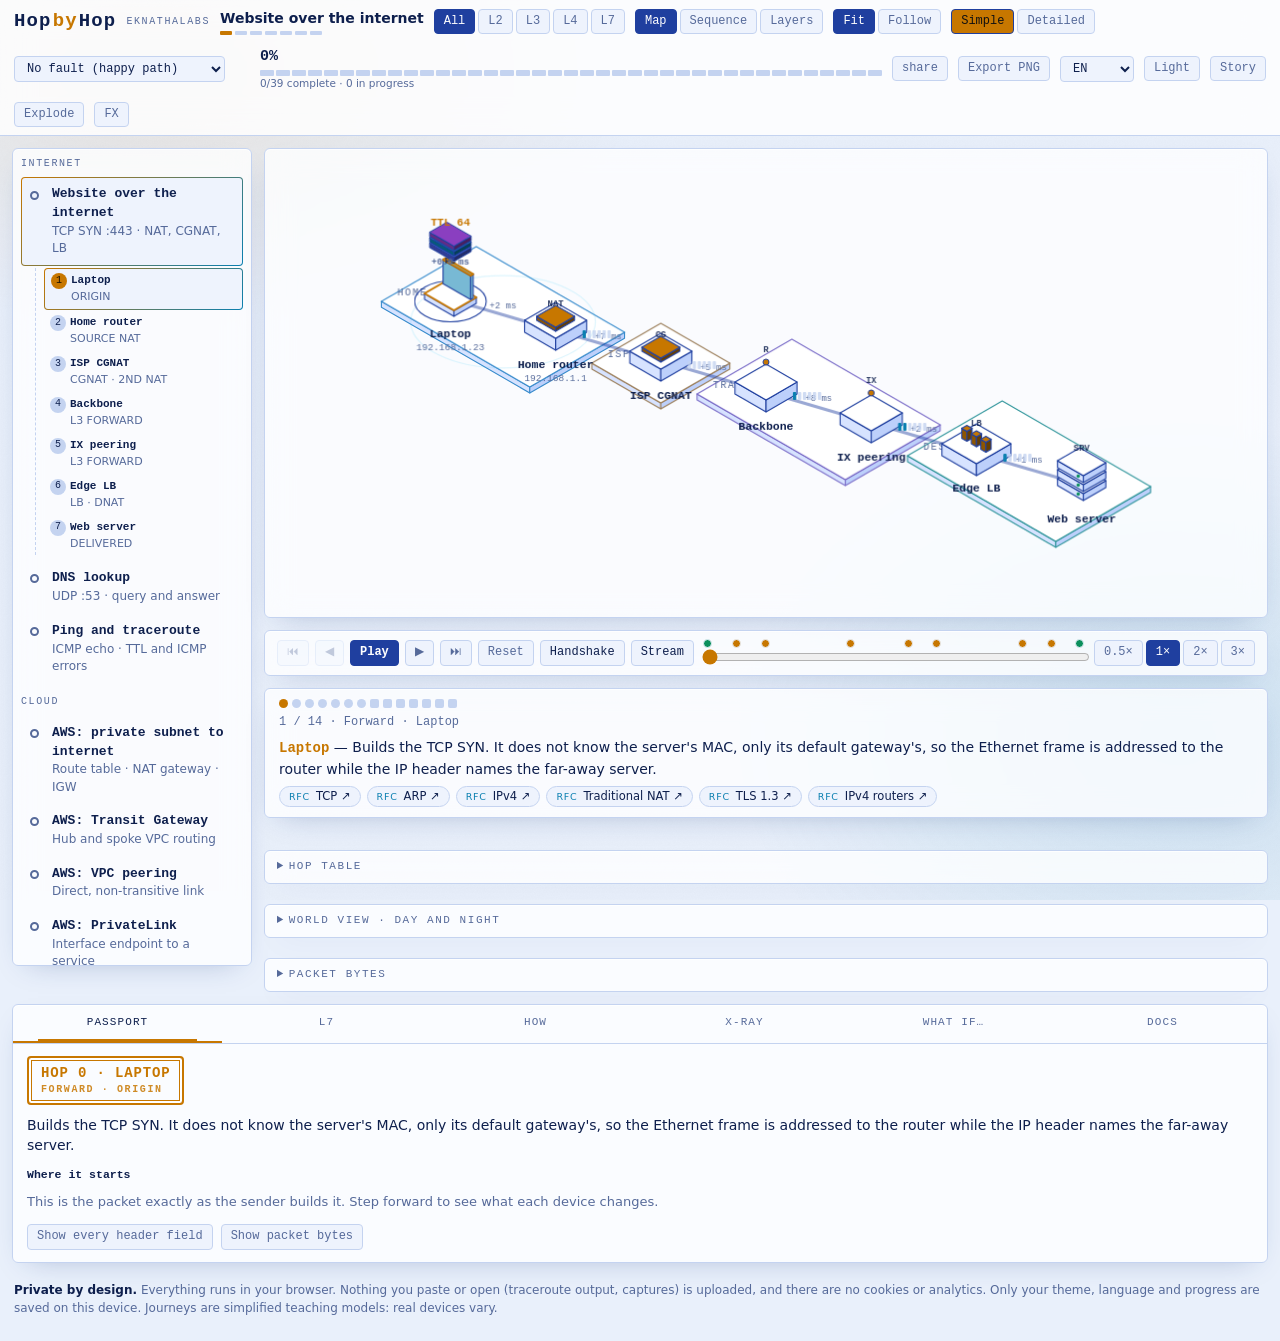
==== commit 3c536233: "feat: updated Ui" ====
--- a/index.html
+++ b/index.html
@@ -508,6 +508,68 @@
 .tdot{fill:var(--accent);stroke:var(--bg);stroke-width:2}
 @media (prefers-reduced-motion:reduce){.ripple,.rwpulse,#stage.faulted::after,.slab,.ztoast.on,.esa svg,.ambbadge,.node.est .nglow,.node.rcv .nglow,.node.lock .nglow{animation:none!important}#map{transition:none}}
 @media (max-width:860px){.fxpop{position:fixed;left:12px;right:12px;width:auto;top:56px}.ovmsg{font-size:12px}}
+/* ===== v4 ===== */
+.atm{pointer-events:none}
+.atm .ad{fill:var(--zc,var(--chg));opacity:.0;animation:adr 6s ease-in-out infinite}
+@keyframes adr{0%,100%{opacity:0;transform:translateY(0)}50%{opacity:.45;transform:translateY(-6px)}}
+.atm .ar{fill:none;stroke:var(--zc,var(--chg));stroke-width:1.2;opacity:0;transform-box:fill-box;transform-origin:center;animation:arr 5s ease-out infinite}
+@keyframes arr{0%{opacity:.5;transform:scale(.5)}100%{opacity:0;transform:scale(1.5)}}
+.atm .al{fill:var(--ok);opacity:.15;animation:alb 2.4s steps(2,end) infinite}
+@keyframes alb{50%{opacity:.75}}
+.atm .ah{fill:none;stroke:var(--zc,var(--accent));stroke-width:1.2;opacity:.18}
+/* explode */
+.xl{fill:var(--dim);font:600 9.5px var(--mono);letter-spacing:.04em}
+#bExplode.on,#bStory.on{border-color:var(--accent);color:var(--accent)}
+.slab{transition:transform .5s cubic-bezier(.3,1.2,.4,1)}
+/* device card */
+.devcard{position:absolute;z-index:6;pointer-events:none;opacity:0;transform:translate(0,calc(-100% + 6px)) scale(.97);transform-origin:50% 100%;transition:opacity .16s,transform .18s;background:color-mix(in srgb,var(--panel) 90%,transparent);backdrop-filter:blur(10px);border:1px solid var(--line);border-radius:10px;padding:10px 12px;box-shadow:0 18px 40px -10px rgba(0,0,0,.6);font-size:12px}
+.devcard.below{transform:translate(0,6px) scale(.97);transform-origin:50% 0}
+.devcard.on{opacity:1;transform:translate(0,-100%) scale(1)}.devcard.below.on{transform:translate(0,0) scale(1)}
+.devcard .dh{display:flex;justify-content:space-between;gap:8px;margin-bottom:6px}.devcard .dh span{font:600 9.5px var(--mono);color:var(--accent);letter-spacing:.1em}
+.devcard .dt{font:600 10px var(--mono);color:var(--dim);letter-spacing:.08em;text-transform:uppercase;margin-bottom:4px}
+.devcard table{border-collapse:collapse;width:100%;font:11px var(--mono)}.devcard td{padding:2px 4px;border-bottom:1px solid var(--line);color:var(--dim)}
+.devcard tr.hit td{color:var(--text);background:color-mix(in srgb,var(--accent) 16%,transparent)}
+.devcard p{margin:0;color:var(--dim);line-height:1.45}.devcard .dk{margin-top:6px;font-size:10px;color:var(--chg)}
+.dfl{display:flex;flex-wrap:wrap;gap:3px;align-items:center;font:11px var(--mono)}.dfl span{padding:1px 5px;border:1px solid var(--line);border-radius:4px}.dfl span.hit{border-color:var(--accent);color:var(--accent)}.dfl i{color:var(--dim);font-style:normal}
+.node.lift{filter:drop-shadow(0 0 7px var(--accent))}
+/* bloom */
+.bloom .blr{fill:none;stroke:var(--ok);stroke-width:2;transform-box:fill-box;transform-origin:center;animation:blr 1.6s ease-out both}
+@keyframes blr{0%{opacity:.9;transform:scale(.4)}100%{opacity:0;transform:scale(1.9)}}
+.bloom .blc{animation:blc 2.2s ease-out both}.bloom .blb{fill:var(--ok)}.bloom .blk{fill:none;stroke:var(--bg);stroke-width:2.6;stroke-linecap:round;stroke-linejoin:round}
+@keyframes blc{0%{opacity:0;transform:translate(var(--bx,0),0) scale(.3)}20%{opacity:1}100%{opacity:0}}
+.prog.pulse{animation:ppulse .9s ease-out}@keyframes ppulse{40%{box-shadow:0 0 0 6px color-mix(in srgb,var(--ok) 30%,transparent)}}
+/* geo */
+.geo{padding:8px 0}.geo canvas{width:100%;height:auto;display:block;border:1px solid var(--line);border-radius:8px;background:var(--panel2)}
+.geol{display:flex;gap:12px;align-items:center;flex-wrap:wrap;margin-top:8px;font-size:12px;color:var(--dim)}.geol label{display:flex;gap:6px;align-items:center}.geol #geoNote{color:var(--text);font-weight:600}
+/* lanes */
+.lanes{position:absolute;inset:0;overflow:auto;padding:14px;background:var(--panel)}
+.lgrid{display:grid;grid-template-columns:96px repeat(var(--n),minmax(92px,1fr));gap:4px;min-width:min-content}
+.lc{padding:6px 8px;border-radius:6px;font-size:11px;min-height:46px;display:flex;align-items:center;text-align:left}
+.lh{flex-direction:column;align-items:flex-start;justify-content:center;background:var(--panel2);border:1px solid var(--line);color:var(--text);cursor:pointer;min-height:42px}.lh b{font:700 10px var(--mono);color:var(--dim)}.lh.r{border-style:dashed}
+.ll{flex-direction:column;align-items:flex-start;justify-content:center}.ll small{color:var(--dim)}
+.lay{font:700 11px var(--mono);color:var(--accent)}
+.lcell{border:1px solid var(--line);background:var(--panel2);color:var(--text);cursor:pointer;opacity:0;animation:lin .35s ease-out forwards;animation-delay:calc(var(--i)*35ms)}
+@keyframes lin{from{opacity:0;transform:translateY(6px)}to{opacity:1}}
+.lcell.chg{border-color:var(--accent);background:color-mix(in srgb,var(--accent) 14%,var(--panel2))}.lcell.tun{border-color:var(--chg);background:color-mix(in srgb,var(--chg) 14%,var(--panel2))}.lcell.act{border-color:var(--ok)}.lcell.bad{border-color:var(--bad);background:color-mix(in srgb,var(--bad) 18%,var(--panel2))}
+.lempty.r,.lcell.r{border-style:dashed}
+.lc.past{opacity:.6}.lc.cur{box-shadow:0 0 0 2px var(--accent);opacity:1}
+/* what if */
+.wcard{border:1px solid var(--line);border-radius:10px;padding:10px 12px;margin:10px 0;background:var(--panel2)}.wcard h4{margin:0 0 6px;font-size:12px;display:flex;gap:8px;align-items:baseline}.wcard input[type=range]{width:100%}
+.wc-row{display:flex;gap:4px;flex-wrap:wrap;margin:8px 0}.wc{display:grid;justify-items:center;min-width:36px;padding:3px 5px;border:1px solid var(--line);border-radius:6px;font:11px var(--mono)}.wc i{font-style:normal;color:var(--dim);font-size:9px}.wc.bad{border-color:var(--bad);color:var(--bad)}.wc.gone{opacity:.35}
+.wo{margin:6px 0;padding:8px 10px;border-radius:8px;border-left:3px solid var(--ok);background:color-mix(in srgb,var(--ok) 9%,transparent);line-height:1.5}.wo.bad{border-color:var(--bad);background:color-mix(in srgb,var(--bad) 9%,transparent)}.wo.warn{border-color:var(--accent);background:color-mix(in srgb,var(--accent) 9%,transparent)}
+.wl{display:block;margin:6px 0;font-size:12px}.wl input{width:100%}.wrow{display:flex;gap:12px;flex-wrap:wrap;margin:6px 0;font-size:12px;align-items:center}.wrow .dis{opacity:.5}
+/* story */
+body.story .rail,body.story #right,body.story .ctl,body.story .narr,body.story .sec,body.story #faultBox,body.story .hgrp,body.story .brand small,body.story .prog,body.story #bShare,body.story #bExport,body.story #lang,body.story .fxwrap,body.story #bExplode{display:none!important}
+body.story .app{grid-template-columns:1fr!important}
+.storycap{position:fixed;left:50%;bottom:22px;transform:translateX(-50%);width:min(620px,calc(100vw - 24px));z-index:30;padding:16px 20px 14px;border-radius:14px;background:color-mix(in srgb,var(--panel) 88%,transparent);backdrop-filter:blur(14px);border:1px solid var(--line);box-shadow:0 30px 60px -16px rgba(0,0,0,.7)}
+.storycap[hidden]{display:none}.storycap .sk{font:700 10px var(--mono);letter-spacing:.14em;color:var(--accent);text-transform:uppercase}.storycap.bad .sk{color:var(--bad)}
+.storycap h3{margin:4px 0 6px;font-size:20px}.storycap p{margin:0 0 12px;color:var(--dim);font-size:15px;line-height:1.55}
+.storycap.swap h3,.storycap.swap p,.storycap.swap .sk{animation:swp .5s ease-out}@keyframes swp{from{opacity:0;transform:translateY(8px)}}
+.spips{display:flex;gap:4px;margin-bottom:10px}.spips i{flex:1;height:3px;border-radius:2px;background:var(--line)}.spips i.past{background:var(--dim)}.spips i.on{background:var(--accent)}.spips i.r{opacity:.6}
+.sbtn{display:flex;gap:8px;justify-content:flex-end}
+@media (prefers-reduced-motion:reduce){.atm *,.bloom *,.lcell,.storycap *{animation:none!important}.devcard,.slab{transition:none}}
+.devcard td{word-break:break-word}.devcard table{table-layout:auto;max-width:100%}
+body.story .foot{display:none}body.story .stagewrap{height:calc(100vh - 70px)}body.story #stage{height:100%}body.story #stage svg{height:100%;width:100%}body.story #mini{display:none}
 </style>
 </head>
 <body>
@@ -525,11 +587,13 @@
   <button class="btn" id="bExport" data-i="export">PNG</button>
   <select id="lang" aria-label="Language"><option value="en">EN</option><option value="te">తెలుగు</option><option value="hi">हिन्दी</option></select>
   <button class="btn" id="bTheme" aria-label="Change theme">Theme</button>
+  <button class="btn" id="bStory" title="Story mode (S)">Story</button><button class="btn" id="bExplode" title="Explode the header stack (E)">Explode</button>
   <span class="fxwrap"><button class="btn" id="bFx" aria-label="Effects" aria-haspopup="true">FX</button>
     <div id="fxPop" class="fxpop" hidden>
       <label><input type="checkbox" data-fx="lat"><span>Latency physics<small>slow links look slow</small></span></label>
       <label><input type="checkbox" data-fx="q"><span>Queue view<small>buffers on routers and switches</small></span></label>
       <label><input type="checkbox" data-fx="cam"><span>Camera effects<small>parallax tilt and bullet time</small></span></label>
+      <label><input type="checkbox" data-fx="atm"><span>Zone atmosphere<small>ambient life in each network</small></span></label>
       <label><input type="checkbox" data-fx="snd"><span>Sound<small>quiet cues, off by default</small></span></label>
       <label><input type="checkbox" data-fx="amb"><span>Ambient demo<small>hands-free loop (key A)</small></span></label>
       <button class="btn" id="fxTour">Replay the tour</button>
@@ -541,7 +605,7 @@
     <div class="stagewrap">
       <div id="stage"><svg id="map" preserveAspectRatio="xMidYMid meet" role="img" aria-label="Isometric packet path"></svg></div>
       <div id="ztoast" class="ztoast" aria-hidden="true"></div><div id="ovmsg" class="ovmsg" aria-live="polite"></div>
-      <div id="seq" class="seq" style="display:none"></div>
+      <div id="seq" class="seq" style="display:none"></div><div id="lanes" class="lanes" style="display:none"></div><div id="devcard" class="devcard" aria-hidden="true"></div>
       <svg id="mini" class="mini" preserveAspectRatio="xMidYMid meet" aria-hidden="true"></svg>
     </div>
     <div class="ctl">
@@ -561,6 +625,7 @@
     </div>
     <div id="faultBox"></div>
     <details class="sec" id="secHops"><summary>Hop table</summary><div class="tw" id="hops"></div></details>
+    <details class="sec" id="secGeo" hidden><summary>World view · day and night</summary><div class="geo"><canvas id="geoC" aria-label="World map with the packet's path"></canvas><div class="geol"><span id="geoNote"></span><label>Time of day <input type="range" id="geoT" min="0" max="1439" step="5"> <b id="geoTl">now</b></label><button class="btn" id="geoNow">Now</button></div></div></details>
     <details class="sec" id="secBytes"><summary>Packet bytes</summary><div id="bytes" class="bytes"></div></details>
   </section>
   <aside class="right" id="right">
@@ -588,6 +653,7 @@
     <div class="tw" id="pconvs"></div><div id="pladder"></div>
   </section>
 </main>
+<div id="storycap" class="storycap" hidden role="status" aria-live="polite"><div class="sk" id="sKick"></div><h3 id="sTitle"></h3><p id="sText"></p><div class="spips" id="sPips"></div><div class="sbtn"><button class="btn" id="sPrev">Back</button><button class="btn pri" id="sAuto">Auto</button><button class="btn" id="sNext">Next</button><button class="btn" id="sExit">Exit</button></div></div>
 <div id="ambBadge" class="ambbadge" hidden>● Ambient demo · click anywhere to stop</div>
 <div id="tour" class="tour" hidden role="dialog" aria-modal="true" aria-label="Quick tour"><div id="thole" class="thole"></div><div id="tcard" class="tcard"><small id="tstep"></small><h3 id="tt"></h3><p id="td"></p><div class="tbtn"><button class="btn" id="tskip">Skip</button><span></span><button class="btn" id="tback">Back</button><button class="btn pri" id="tnext">Next</button></div></div></div>
 <footer class="foot"><b>Private by design.</b> Everything runs in your browser. Nothing you paste or open (traceroute output, captures) is uploaded, and there are no cookies or analytics. Only your theme, language and progress are saved on this device. Journeys are simplified teaching models: real devices vary.</footer>
@@ -1348,6 +1414,385 @@
 });
 
 "use strict";
+/* ============ v4 docs (official sources only) ============ */
+Object.assign(DOCS, {
+  rfc9000:{l:'RFC 9000 · QUIC transport',u:R(9000),k:'Standard',s:'Proposed Standard'},
+  rfc9114:{l:'RFC 9114 · HTTP/3',u:R(9114),k:'Standard',s:'Proposed Standard'},
+  rfc9113:{l:'RFC 9113 · HTTP/2',u:R(9113),k:'Standard',s:'Proposed Standard'},
+  rfc9111:{l:'RFC 9111 · HTTP caching',u:R(9111),k:'Standard',s:'Internet Standard'},
+  rfc8484:{l:'RFC 8484 · DNS over HTTPS',u:R(8484),k:'Standard',s:'Proposed Standard'},
+  rfc7858:{l:'RFC 7858 · DNS over TLS',u:R(7858),k:'Standard',s:'Proposed Standard'},
+  rfc2131:{l:'RFC 2131 · DHCP',u:R(2131),k:'Standard',s:'Draft Standard'},
+  rfc3046:{l:'RFC 3046 · DHCP relay agent information',u:R(3046),k:'Standard',s:'Proposed Standard'},
+  rfc2439:{l:'RFC 2439 · BGP route flap damping',u:R(2439),k:'Standard',s:'Proposed Standard'},
+  rfc7196:{l:'RFC 7196 · Making route flap damping usable',u:R(7196),k:'Standard',s:'Proposed Standard'},
+  rfc5880:{l:'RFC 5880 · BFD',u:R(5880),k:'Standard',s:'Proposed Standard'},
+  wgp:{l:'WireGuard · Protocol and cryptography',u:'https://www.wireguard.com/protocol/',k:'Vendor'},
+  wgq:{l:'WireGuard · Quick start',u:'https://www.wireguard.com/quickstart/',k:'Vendor'},
+  istiosec:{l:'Istio · Security concepts (mTLS, authorization)',u:'https://istio.io/latest/docs/concepts/security/',k:'Vendor'},
+  envoyarch:{l:'Envoy · Architecture overview',u:'https://www.envoyproxy.io/docs/envoy/latest/intro/arch_overview/intro/intro',k:'Vendor'},
+  grpccore:{l:'gRPC · Core concepts',u:'https://grpc.io/docs/what-is-grpc/core-concepts/',k:'Vendor'},
+  gcpnat:{l:'Google Cloud · Cloud NAT overview',u:'https://cloud.google.com/nat/docs/overview',k:'Vendor'},
+  gcpfw:{l:'Google Cloud · VPC firewall rules',u:'https://cloud.google.com/firewall/docs/firewalls',k:'Vendor'},
+  gcproutes:{l:'Google Cloud · Routes',u:'https://cloud.google.com/vpc/docs/routes',k:'Vendor'},
+  gcplb:{l:'Google Cloud · External Application Load Balancer',u:'https://cloud.google.com/load-balancing/docs/https',k:'Vendor'},
+  gcphc:{l:'Google Cloud · Health checks',u:'https://cloud.google.com/load-balancing/docs/health-check-concepts',k:'Vendor'},
+  cftun:{l:'Cloudflare · Tunnel',u:'https://developers.cloudflare.com/cloudflare-one/connections/connect-networks/',k:'Vendor'},
+  cfcache:{l:'Cloudflare · Default cache behavior',u:'https://developers.cloudflare.com/cache/concepts/default-cache-behavior/',k:'Vendor'},
+  nfhooks:{l:'nftables · Netfilter hooks',u:'https://wiki.nftables.org/wiki-nftables/index.php/Netfilter_hooks',k:'Vendor'},
+  ctools:{l:'conntrack-tools · Manual',u:'https://conntrack-tools.netfilter.org/manual.html',k:'Vendor'},
+  kipsys:{l:'Linux kernel · IP sysctl',u:'https://www.kernel.org/doc/html/latest/networking/ip-sysctl.html',k:'Vendor'}
+});
+
+/* ---- DHCP payload builder (real BOOTP layout, magic cookie, options) ---- */
+function dhcpBytes(op, type, o){
+  const b = new Array(240).fill(0), xid = [0x3a, 0x7c, 0x19, 0xe2], mac = [0x3c, 0x22, 0xfb, 0xa1, 0x09, 0x23];
+  b[0] = op; b[1] = 1; b[2] = 6; b[3] = 0; xid.forEach((v, i) => { b[4 + i] = v; });
+  if (op === 1) b[10] = 0x80;
+  (o.yi || [0, 0, 0, 0]).forEach((v, i) => { b[16 + i] = v; }); (o.si || [0, 0, 0, 0]).forEach((v, i) => { b[20 + i] = v; }); (o.gi || [0, 0, 0, 0]).forEach((v, i) => { b[24 + i] = v; });
+  mac.forEach((v, i) => { b[28 + i] = v; }); [99, 130, 83, 99].forEach((v, i) => { b[236 + i] = v; });
+  const opt = [53, 1, type]; if (op === 1) opt.push(55, 3, 1, 3, 6); else opt.push(1, 4, 255, 255, 255, 0, 3, 4, ...(o.rt || [0, 0, 0, 0]), 6, 4, 192, 168, 20, 2, 51, 4, 0, 1, 81, 128);
+  return b.concat(opt, [255]);
+}
+const DHCP_DISC = dhcpBytes(1, 1, {}), DHCP_DISC_RELAY = dhcpBytes(1, 1, {gi:[192, 168, 20, 1]}), DHCP_OFFER = dhcpBytes(2, 2, {yi:[192, 168, 20, 77], si:[192, 168, 20, 2], gi:[192, 168, 20, 1], rt:[192, 168, 20, 1]});
+const QUIC_INIT = [0xc3, 0, 0, 0, 1, 8, 0x83, 0x94, 0xc8, 0xf0, 0x3e, 0x51, 0x57, 0x08, 0, 0, 0x44, 0x20, ...new Array(44).fill(0x5a)];
+const QUIC_REPLY = [0xc3, 0, 0, 0, 1, 0, 8, 0xf0, 0x67, 0xa5, 0x50, 0x2a, 0x42, 0x62, 0xb5, 0, 0x44, 0x20, ...new Array(44).fill(0x3c)];
+
+Object.assign(SC, {
+
+/* ================================================================ Modern transport */
+quic: J('Modern transport', 'QUIC / HTTP/3', 'UDP :443 · no TCP handshake', 'Browser → CDN edge over QUIC (HTTP/3)', ['rfc9000', 'rfc9114', 'rfc768', 'rfc3022'], [
+  N('Browser', 'PC', 'host', 'Home', 'ORIGIN · QUIC INITIAL', 0, '192.168.1.23', 'The browser has seen "Alt-Svc: h3" from this site before, so it tries QUIC first: one UDP datagram that carries the TLS ClientHello inside a QUIC Initial packet. There is no separate TCP handshake. A real Initial is padded to at least 1200 bytes (shortened here).',
+    {set:{ipSrc:'192.168.1.23', ipDst:'104.18.20.10', sport:53811, dport:443, ethDst:'F4:F2:6D:5E:11:A0'}, docs:['rfc9000', 'rfc9114'], x:[TBL('Connection attempt', ['Step', 'What happens'], [['1', 'UDP 443 Initial (ClientHello inside)'], ['2', 'Server answers with its own Initial + Handshake'], ['3', 'HTTP/3 request in the first 1-RTT packet'], ['4', 'If no answer in ~300 ms, race TCP 443']], [0], 'Browsers race or fall back to TCP when UDP is blocked.', {udpblock:[0, 3]})]}),
+  N('Home router', 'NAT', 'nat', 'Home', 'NAT · UDP MAPPING', 2, '192.168.1.1', 'UDP has no connection state on the wire, so the router keeps a timer-based mapping. QUIC uses connection IDs, which lets a session survive a changed address (a phone moving from Wi-Fi to mobile).',
+    {router:true, set:{ipSrc:'100.72.18.5', sport:33811, ethSrc:'F4:F2:6D:5E:11:A1', ethDst:'00:1B:54:C2:7A:01'}, nat:{mode:'src', a:'192.168.1.23:53811', b:'100.72.18.5:33811'}, docs:['rfc3022', 'rfc9000'], x:[TBL('NAT table', ['Proto', 'Inside', 'Outside', 'Timeout'], [['udp', '192.168.1.23:53811', '100.72.18.5:33811', '30 s idle']], [0], 'Idle UDP mappings expire quickly. QUIC sends keep-alives or the server must handle a new source address.', {nattimeout:[0]})]}),
+  N('ISP CGNAT', 'CG', 'nat', 'ISP', 'CGNAT · 2ND NAT', 9, '100.72.0.1', 'The carrier translates to a shared public address. Aggressive CGNAT timeouts for UDP are a common reason QUIC sessions silently die after a short idle period.',
+    {router:true, set:{ipSrc:'117.200.45.9', sport:21877, ethSrc:'00:1B:54:C2:7A:02', ethDst:'00:1B:54:C2:7B:10'}, nat:{mode:'src', a:'100.72.18.5:33811', b:'117.200.45.9:21877'}, docs:['rfc6598']}),
+  N('Edge firewall', 'FW', 'switch', 'Transit', 'UDP 443 ALLOWED?', 12, 'enterprise / campus', 'Some corporate and campus firewalls only allow TCP 443 and drop UDP 443. The client then falls back to HTTP/2 over TCP after a timeout. This is invisible to users except as a slower first load.',
+    {docs:['rfc9000'], x:[TBL('Egress policy', ['Proto', 'Port', 'Action'], [['tcp', '443', 'ALLOW'], ['udp', '443', 'DROP']], [1], 'Dropping UDP 443 forces TCP fallback.', {udpblock:[1]})]}),
+  N('Backbone', 'R', 'router', 'Transit', 'L3 FORWARD', 16, '198.51.100.1', 'Plain IP forwarding. A QUIC packet is an ordinary UDP packet to the network. Path MTU still matters: QUIC avoids fragmentation, so an Initial that is too big for the path is simply lost.',
+    {router:true, docs:['rfc1812', 'rfc9000'], x:[TBL('Path MTU', ['Link', 'MTU'], [['Home', '1500'], ['Transit', '1500'], ['Tunnel segment', '1280']], [2], 'QUIC requires the path to carry at least 1200-byte UDP payloads.', {mtu:[2]})]}),
+  N('CDN edge', 'CDN', 'server', 'CDN', 'DELIVERED · QUIC TERMINATOR', 17, '104.18.20.10', 'The CDN terminates QUIC, completes TLS 1.3, and answers over HTTP/3. Loss on one stream does not block the others, which is QUIC\'s main advantage over TCP.', {docs:['rfc9114']})
+], [
+  {id:'udpblock', at:3, type:'drop', label:'Firewall drops UDP 443', short:'UDP 443 DROP', title:'QUIC is blocked, the browser falls back to TCP', body:'The firewall allows TCP 443 but not UDP 443. The first QUIC Initial never gets an answer, so the browser waits (hundreds of milliseconds to seconds) and retries over TCP. The site works, just slower on first visit.', user:'$ curl --http3 -I https://example.com\ncurl: (28) Failed to connect: Timeout\n$ curl --http2 -I https://example.com\nHTTP/2 200', d:['rfc9000']},
+  {id:'mtu', at:4, type:'mtu', label:'Path carries less than 1200-byte UDP', short:'MTU < 1280', title:'The QUIC Initial is too big for the path', body:'QUIC Initial packets must be padded to about 1200 bytes and cannot be fragmented. A tunnel or misconfigured link with a smaller MTU drops them, and ICMP errors are often filtered, so the handshake just times out.', user:'$ ping -M do -s 1252 example.com\nping: local error: message too long, mtu=1280', d:['rfc9000', 'rfc1191']},
+  {id:'nattimeout', at:2, type:'drop', label:'CGNAT forgot the UDP mapping', short:'MAPPING GONE', title:'The carrier expired the idle UDP mapping', body:'After a short idle period the CGNAT removed its mapping. Packets from the server now have no matching entry and are dropped. QUIC recovers only if the client sends again (keep-alives) and the server accepts the new source address.', user:'# page loads, then hangs after ~30 s idle\n$ conntrack -L -p udp | grep 443\n(entry missing)', d:['rfc6598', 'rfc9000']}
+], {base:{proto:'udp', payload:QUIC_INIT, payName:'QUIC Initial (CRYPTO frame)'}, reply:{payload:QUIC_REPLY, payName:'QUIC Initial + Handshake'}, msg:{f:'QUIC Initial (ClientHello)', r:'QUIC Initial + Handshake'},
+  l7:{title:'QUIC Initial (illustrative)', note:'The payload is encrypted with keys derived from the connection ID, so on the wire only the long header is readable.', hdr:[['Header form', 'Long header, type Initial'], ['Version', '0x00000001 (QUIC v1)'], ['Destination connection ID', '8 bytes'], ['ALPN (inside, encrypted)', 'h3']]},
+  l7r:{title:'QUIC server Initial', hdr:[['Header form', 'Long header, type Initial'], ['Server connection ID', '8 bytes'], ['Next', 'Handshake packets then 1-RTT HTTP/3']]}}),
+
+/* ================================================================ VPN & tunnels */
+wg: J('VPN & tunnels', 'WireGuard to the office', 'UDP :51820 · AllowedIPs', 'Laptop → WireGuard tunnel → office gateway → internal service', ['wgp', 'wgq', 'rfc3022', 'rfc1191'], [
+  N('Laptop', 'PC', 'host', 'Coffee shop', 'ORIGIN · INNER PACKET', 0, '10.8.0.2', 'The app connects to an internal service at 10.20.0.15. The routing table sends 10.20.0.0/24 to the wg0 interface, so the kernel hands the packet to WireGuard instead of the Wi-Fi interface.',
+    {set:{ipSrc:'10.8.0.2', ipDst:'10.20.0.15', sport:49721, dport:8443}, docs:['wgq'], x:[TBL('Routing table', ['Destination', 'Interface'], [['10.20.0.0/24', 'wg0'], ['default', 'wlan0']], [0], 'If the destination is not covered by a route into wg0, it leaves through the normal path and never enters the tunnel.', {allowed:[1]})]}),
+  N('wg0', 'WG', 'tunnel', 'Coffee shop', 'ENCRYPT + ENCAPSULATE', 0.3, 'wg0 · 10.8.0.2', 'WireGuard picks the peer whose AllowedIPs contains the destination, encrypts the whole inner packet with ChaCha20-Poly1305, and wraps it in a new UDP datagram to the peer\'s endpoint. This costs about 60 bytes, so the default tunnel MTU is 1420.',
+    {set:{outer:'192.168.0.44 → 198.51.100.9 · UDP :51820 · WireGuard (+60 B)', ethSrc:'3C:22:FB:A1:09:23', ethDst:'F4:F2:6D:5E:11:A0'}, docs:['wgp', 'wgq'], x:[TBL('wg show', ['Peer', 'Allowed IPs', 'Endpoint'], [['office-gw', '10.20.0.0/24', '198.51.100.9:51820']], [0], 'AllowedIPs is both the routing filter and the access control list.', {allowed:[0]})]}),
+  N('Cafe NAT', 'NAT', 'nat', 'Coffee shop', 'NAT · UDP MAPPING', 3, '192.168.0.1', 'The cafe router NATs the outer UDP packet like any other. The mapping expires when idle, which is why WireGuard offers PersistentKeepalive for peers behind NAT.',
+    {router:true, set:{outer:'203.0.113.77 → 198.51.100.9 · UDP :51820 · WireGuard (+60 B)', ethSrc:'F4:F2:6D:5E:11:A1', ethDst:'00:1B:54:C2:7A:01'}, nat:{mode:'src', a:'192.168.0.44:51820', b:'203.0.113.77:40912'}, docs:['rfc3022', 'wgq'], x:[TBL('NAT table', ['Proto', 'Inside', 'Outside', 'Timeout'], [['udp', '192.168.0.44:51820', '203.0.113.77:40912', '30 s idle']], [0], 'Without keepalives the mapping disappears and the server cannot reach the laptop.', {keepalive:[0]})]}),
+  N('Internet', 'NET', 'router', 'Internet', 'OUTER HEADERS ONLY', 22, 'many hops', 'The internet sees an opaque UDP flow between two public addresses. Inner addresses, ports and content are hidden. If the path MTU is smaller than outer packet size, large inner packets are lost.',
+    {router:true, docs:['rfc1191', 'wgp'], x:[TBL('Sizes', ['Item', 'Bytes'], [['Inner packet', '1420 max'], ['WireGuard overhead', '60'], ['Outer packet', '1480 max']], [2], 'A path MTU under 1480 breaks full-size packets silently.', {mtu:[2]})]}),
+  N('Office gateway', 'GW', 'tunnel', 'Office', 'DECRYPT + DECAPSULATE', 24, '198.51.100.9', 'The gateway authenticates the packet by the sender\'s public key, decrypts it, and checks that the inner source address is in that peer\'s AllowedIPs. Then it routes the inner packet into the office network.',
+    {set:{outer:'', ethSrc:'00:1B:54:C2:7B:10', ethDst:'A4:7B:2C:00:19:77'}, docs:['wgp']}),
+  N('Internal service', 'SRV', 'server', 'Office', 'DELIVERED', 25, '10.20.0.15', 'The service sees a client from 10.8.0.2. Its reply is routed back to the gateway, encrypted and sent to the peer\'s latest known endpoint.', {docs:['wgp']})
+], [
+  {id:'allowed', at:1, type:'drop', label:'Destination is not in AllowedIPs', short:'ROUTE MISSING', title:'The packet never enters the tunnel', body:'The peer\'s AllowedIPs does not include 10.20.0.15, so there is no route into wg0. The packet leaves on the coffee-shop network, where a private address goes nowhere. Fix AllowedIPs and the route on both sides.', user:'$ ip route get 10.20.0.15\n10.20.0.15 via 192.168.0.1 dev wlan0   # not wg0\n$ sudo wg show wg0 allowed-ips\nPEER  10.20.1.0/24', d:['wgq']},
+  {id:'keepalive', at:2, type:'drop', label:'NAT mapping expired, no keepalive', short:'MAPPING GONE', title:'The NAT forgot the tunnel', body:'Without PersistentKeepalive, an idle tunnel behind NAT loses its mapping. Traffic from the office can no longer find the laptop, and the first packet from the laptop must re-create it. Set PersistentKeepalive = 25 on the peer behind NAT.', user:'$ sudo wg show wg0 latest-handshakes\nPEER  2 minutes, 41 seconds ago\n$ ping 10.20.0.15\n(no reply until the laptop sends first)', d:['wgq', 'rfc3022']},
+  {id:'mtu', at:3, type:'mtu', label:'Path MTU below tunnel MTU + overhead', short:'MTU', title:'Large inner packets vanish inside the tunnel', body:'Small requests work, large transfers hang. The inner packet plus 60 bytes of WireGuard overhead exceeds the path MTU, and the ICMP "fragmentation needed" message does not make it back. Lower the wg0 MTU (for example 1380).', user:'$ ping -M do -s 1392 10.20.0.15\n(no reply)\n$ ping -M do -s 1352 10.20.0.15\n64 bytes from 10.20.0.15', d:['rfc1191', 'wgp']}
+]),
+
+/* ================================================================ Routing & naming */
+bgpflap: J('Routing & naming', 'BGP route flap', 'Withdrawal · damping · BFD', 'Client → ISP edge → transit provider → server', ['rfc4271', 'rfc2439', 'rfc7196', 'rfc5880'], [
+  N('Client', 'PC', 'host', 'Customer', 'ORIGIN', 0, '192.0.2.10', 'A customer in an ISP network opens a connection to a server in another autonomous system. Nothing here knows about BGP; it only follows its default route.',
+    {set:{ipSrc:'192.0.2.10', ipDst:'203.0.113.80', sport:50220, dport:443}, docs:['rfc4271']}),
+  N('ISP edge', 'R', 'router', 'AS 64500', 'BGP BEST PATH', 4, '198.51.100.1', 'The edge router holds a BGP table with several paths to 203.0.113.0/24 and forwards along the best one (shortest AS path, then other tie-breakers). If that path is withdrawn, it must reconverge before traffic flows again.',
+    {router:true, docs:['rfc4271', 'rfc2439'], x:[TBL('BGP table 203.0.113.0/24', ['Next hop', 'AS path', 'Status'], [['198.51.100.2', '64501 64510', 'best'], ['198.51.100.6', '64502 64503 64510', 'backup']], [0], 'The best path is chosen per prefix. A flapping best path causes repeated switching.', {damp:[0, 1], withdraw:[0]})]}),
+  N('Transit A', 'TR', 'router', 'AS 64501', 'PRIMARY TRANSIT', 11, '198.51.100.2', 'The primary upstream. If its link to the destination fails, it sends a BGP withdrawal. Without fast failure detection (BFD), the failure may take tens of seconds to notice.',
+    {router:true, docs:['rfc4271', 'rfc5880'], x:[TBL('Session health', ['Mechanism', 'Detection time'], [['BGP hold timer', '90 s (default)'], ['BFD', '< 1 s']], [0], 'BFD is why modern networks fail over in under a second.', {withdraw:[0]})]}),
+  N('Destination AS', 'AS', 'router', 'AS 64510', 'ORIGIN AS', 16, '203.0.113.1', 'The network that originates the prefix. Repeated announce/withdraw cycles from here are what route flap damping tries to calm.',
+    {router:true, docs:['rfc4271']}),
+  N('Server', 'SRV', 'server', 'AS 64510', 'DELIVERED', 17, '203.0.113.80', 'The server is reachable once a valid path exists end to end. The reply may use a different path (asymmetric routing), which is normal in BGP.', {docs:['rfc4271']})
+], [
+  {id:'withdraw', at:2, type:'drop', label:'Primary path withdrawn, still converging', short:'BLACKHOLE', title:'Traffic is blackholed while BGP reconverges', body:'The primary path failed. Until the edge router learns about it (hold timer) or BFD tears the session down, it keeps forwarding into the dead path. Packets vanish for seconds to minutes, then flow again over the backup path.', user:'$ mtr -rwc 20 203.0.113.80\n  2. 198.51.100.1   0.0% loss\n  3. 198.51.100.2   100% loss\n# recovers after BGP withdraws the route', d:['rfc4271', 'rfc5880']},
+  {id:'damp', at:1, type:'drop', label:'Flap damping suppressed the prefix', short:'DAMPED', title:'The prefix is suppressed after repeated flaps', body:'Route flap damping penalises a prefix each time it flaps. Past a threshold the router stops using the route even after it is stable, until the penalty decays. This can keep a healthy destination unreachable for tens of minutes.', user:'router# show bgp ipv4 unicast dampening flap-statistics\n203.0.113.0/24  flaps 7  penalty 2400  suppressed', d:['rfc2439', 'rfc7196']}
+]),
+
+dohj: J('Routing & naming', 'DNS over HTTPS', 'Resolver lookups hidden in TLS', 'Browser → DoH resolver (HTTPS :443)', ['rfc8484', 'rfc7858', 'rfc1035', 'rfc9110'], [
+  N('Browser', 'PC', 'host', 'Home', 'ORIGIN · DOH CLIENT', 0, '192.168.1.23', 'Instead of sending a plain UDP query to the router, the browser wraps the DNS message in an HTTPS request to a resolver URL. On the wire it is just TCP 443 and TLS.',
+    {set:{ipSrc:'192.168.1.23', ipDst:'104.16.248.249', sport:50612, dport:443, ethDst:'F4:F2:6D:5E:11:A0'}, docs:['rfc8484']}),
+  N('Home router', 'NAT', 'nat', 'Home', 'SOURCE NAT', 2, '192.168.1.1', 'The router can no longer see or filter which names are looked up: the query is encrypted. Parental controls and local DNS overrides that depend on seeing port 53 stop working for this traffic.',
+    {router:true, set:{ipSrc:'100.72.18.5', sport:33211, ethSrc:'F4:F2:6D:5E:11:A1', ethDst:'00:1B:54:C2:7A:01'}, nat:{mode:'src', a:'192.168.1.23:50612', b:'100.72.18.5:33211'}, docs:['rfc3022']}),
+  N('ISP network', 'ISP', 'router', 'ISP', 'CANNOT READ QUERIES', 9, '100.72.0.1', 'The ISP sees a TLS connection to a resolver address and the SNI name, but not the DNS names inside. Blocking DoH means blocking the resolver\'s IP addresses or hostnames.',
+    {router:true, set:{ipSrc:'117.200.45.9', sport:21890, ethSrc:'00:1B:54:C2:7A:02', ethDst:'00:1B:54:C2:7B:10'}, docs:['rfc6598'], x:[TBL('What the ISP sees', ['Visible', 'Hidden'], [['Resolver IP and SNI', 'Names being looked up'], ['Volume and timing', 'Answers'], ['TCP 443', 'DNS record types']], [0], 'Metadata is visible; DNS content is not.', {blocked:[0]})]}),
+  N('DoH resolver', 'DOH', 'proxy', 'Resolver', 'HTTP/2 → DNS', 19, '104.16.248.249', 'The resolver decodes the HTTP request (GET with ?dns= or POST with application/dns-message), runs the DNS lookup, and returns the answer as an HTTP response. Caching and DNSSEC validation happen here.',
+    {reset:true, docs:['rfc8484', 'rfc9110'], x:[TBL('Request', ['Header', 'Value'], [['method', 'POST /dns-query'], ['content-type', 'application/dns-message'], ['accept', 'application/dns-message']], [0, 1], 'The body is a standard DNS wire-format message.', {splith:[0]})]}),
+  N('Authoritative server', 'NS', 'server', 'Authority', 'DELIVERED', 40, '198.51.100.53', 'On a cache miss the resolver walks the DNS tree itself. The client only talks to the DoH resolver.', {docs:['rfc1035']})
+], [
+  {id:'blocked', at:2, type:'drop', label:'Network blocks the DoH resolver', short:'BLOCKED', title:'The DoH endpoint is blocked, so the browser falls back', body:'A firewall blocks the resolver\'s IP or SNI. Depending on settings the browser either falls back to the system resolver (losing encryption) or fails closed and every lookup fails while ordinary TCP 443 sites still work.', user:'$ curl -sv https://cloudflare-dns.com/dns-query?name=example.com -H "accept: application/dns-json"\n* connect to 104.16.248.249 port 443 failed: Connection timed out', d:['rfc8484']},
+  {id:'splith', at:3, type:'l7', label:'Internal names do not resolve publicly', short:'NXDOMAIN', title:'The public DoH resolver cannot answer internal names', resp:{title:'DNS response (via DoH)', hdr:[['Question', 'intranet.corp.example IN A'], ['Status', 'NXDOMAIN'], ['Reason', 'private zone not visible to public resolvers']]}, body:'With DoH enabled in the browser, lookups skip the company resolver that knows internal zones. Public sites work, intranet names fail. Fix with a managed DoH resolver, a canary domain, or disabling DoH for the corporate network.', user:'$ dig intranet.corp.example\n;; status: NOERROR (system resolver)\n# browser with DoH on: "server not found"', d:['rfc8484', 'rfc1035']}
+], {l7:HTTPQ([['Host', 'cloudflare-dns.com'], ['Content-Type', 'application/dns-message'], ['Accept', 'application/dns-message']]), l7r:{title:'HTTP/2 200 (DNS answer)', hdr:[['content-type', 'application/dns-message'], ['cache-control', 'max-age=300']]}}),
+
+/* ================================================================ Local network */
+dhcp: J('Local network', 'DHCP on a LAN', 'Broadcast · relay · snooping', 'New laptop → switch → relay router → DHCP server', ['rfc2131', 'rfc3046', 'rfc768'], [
+  N('New laptop', 'PC', 'host', 'VLAN 20', 'ORIGIN · DISCOVER', 0, '0.0.0.0', 'A laptop with no address broadcasts DHCPDISCOVER: source 0.0.0.0 port 68, destination 255.255.255.255 port 67, Ethernet destination FF:FF:FF:FF:FF:FF. Everyone on the VLAN hears it.',
+    {set:{ipSrc:'0.0.0.0', ipDst:'255.255.255.255', sport:68, dport:67, ethSrc:'3C:22:FB:A1:09:23', ethDst:'FF:FF:FF:FF:FF:FF'}, docs:['rfc2131']}),
+  N('Access switch', 'SW', 'switch', 'VLAN 20', 'FLOOD + DHCP SNOOPING', 0.1, '24-port access', 'The switch floods the broadcast within the VLAN. With DHCP snooping enabled it also checks which ports may send DHCP server messages (OFFER, ACK). Only the uplink toward the real server is trusted.',
+    {docs:['rfc2131'], x:[TBL('Snooping trust', ['Port', 'Role', 'Server replies'], [['Gi1/0/5 (laptop)', 'untrusted', 'blocked'], ['Gi1/0/24 (uplink)', 'trusted', 'allowed']], [1], 'A rogue DHCP server on an access port is dropped here.', {snoop:[0]})]}),
+  N('Relay router', 'RLY', 'router', 'VLAN 20 gateway', 'DHCP RELAY (IP HELPER)', 0.4, '192.168.20.1', 'Routers do not forward broadcasts. With ip helper-address configured, the router converts the broadcast into a unicast to the DHCP server and fills giaddr with its own address on the client VLAN, so the server knows which pool to use.',
+    {router:true, reset:true, set:{ipSrc:'192.168.20.1', ipDst:'192.168.20.2', sport:67, dport:67, ethSrc:'00:1B:54:C2:7A:01', ethDst:'00:1B:54:C2:7B:10', payload:DHCP_DISC_RELAY}, docs:['rfc3046', 'rfc2131'], x:[TBL('Relay config', ['Setting', 'Value'], [['interface', 'VLAN 20'], ['ip helper-address', '192.168.20.2'], ['giaddr', '192.168.20.1']], [1, 2], 'Without a helper address the DISCOVER dies at this router.', {nohelper:[1]})]}),
+  N('DHCP server', 'DHCP', 'server', 'Services', 'DELIVERED · OFFER', 0.6, '192.168.20.2', 'The server picks a free lease from the scope matching giaddr and answers with DHCPOFFER carrying the address, mask, router, DNS and lease time.',
+    {docs:['rfc2131'], x:[TBL('Scope 192.168.20.0/24', ['Setting', 'Value'], [['Range', '.50 - .200'], ['Free leases', '124'], ['Lease time', '24 h']], [1], 'An exhausted pool means no OFFER at all.', {pool:[1]})]})
+], [
+  {id:'nohelper', at:2, type:'drop', label:'No ip helper-address on the router', short:'NO RELAY', title:'The broadcast stops at the router', body:'Routers never forward broadcasts. Without a relay (ip helper-address) the DHCPDISCOVER stays inside the VLAN and the client keeps retrying, eventually self-assigning a 169.254.x.x address.', user:'$ ipconfig /all   (client)\nAutoconfiguration IPv4 Address: 169.254.37.12\nDHCP Server . . . : (none)', d:['rfc3046']},
+  {id:'snoop', at:1, type:'drop', label:'Snooping drops the server reply', short:'UNTRUSTED PORT', title:'DHCP snooping blocks a reply from an untrusted port', body:'A DHCP server (or a consumer router plugged in by mistake) sits on an access port. Snooping marks that port untrusted and discards its OFFER and ACK messages, protecting clients from rogue servers.', user:'switch# show ip dhcp snooping statistics\nPackets dropped from untrusted ports: 12\n%DHCP_SNOOPING-5-DHCP_SNOOPING_UNTRUSTED_PORT: DHCPOFFER on Gi1/0/5', d:['rfc2131']},
+  {id:'pool', at:3, type:'l7', label:'Address pool exhausted', short:'NO OFFER', title:'The server has no free address to offer', resp:{title:'No DHCPOFFER', hdr:[['Server log', 'no free leases in 192.168.20.0/24'], ['Result', 'client retries, then self-assigns 169.254.x.x']]}, body:'The request reaches the server but the scope is full (long leases, many devices, or leaked addresses). Clients get no answer and fall back to link-local addresses.', user:'$ dhcpd log\nDHCPDISCOVER from 3c:22:fb:a1:09:23 via 192.168.20.1: network 192.168.20.0/24: no free leases', d:['rfc2131']}
+], {base:{proto:'udp', payload:DHCP_DISC, payName:'DHCPDISCOVER'}, reply:{payload:DHCP_OFFER, payName:'DHCPOFFER'}, msg:{f:'DHCP Discover - Transaction ID 0x3a7c19e2', r:'DHCP Offer 192.168.20.77'}, ttl:128,
+  l7:{title:'DHCPDISCOVER', hdr:[['Option 53', 'DHCP Discover'], ['Option 55', 'request subnet mask, router, DNS'], ['chaddr', '3c:22:fb:a1:09:23'], ['Flags', 'broadcast']]},
+  l7r:{title:'DHCPOFFER', hdr:[['yiaddr', '192.168.20.77'], ['Option 1 subnet mask', '255.255.255.0'], ['Option 3 router', '192.168.20.1'], ['Lease', '24 h']]}}),
+
+/* ================================================================ Service mesh */
+mesh: J('Service mesh', 'gRPC through Envoy sidecars', 'mTLS · authorization', 'Pod A → Envoy sidecar → mTLS → Envoy sidecar → Pod B', ['istiosec', 'envoyarch', 'grpccore', 'rfc9113'], [
+  N('orders (app)', 'APP', 'pod', 'Pod A', 'ORIGIN · PLAIN gRPC', 0, '10.244.1.8', 'The app calls payments:8080 over plain HTTP/2 (gRPC). It has no TLS code and no idea a mesh exists. iptables rules in the pod redirect its outbound traffic to the local sidecar.',
+    {set:{ipSrc:'10.244.1.8', ipDst:'10.96.14.20', sport:46210, dport:8080}, docs:['grpccore', 'istiosec']}),
+  N('Envoy sidecar A', 'ENV', 'proxy', 'Pod A', 'ORIGINATE mTLS', 0.4, '127.0.0.1:15001', 'The sidecar terminates the app connection, picks a healthy endpoint, and opens a new mutual-TLS connection using the workload certificate issued by the mesh. It can also retry, time out and record metrics.',
+    {reset:true, set:{ipSrc:'10.244.1.8', ipDst:'10.244.2.15', sport:50122, dport:15006}, docs:['envoyarch', 'istiosec'], x:[TBL('Outbound policy', ['Setting', 'Value'], [['cluster', 'payments.default.svc'], ['TLS mode', 'ISTIO_MUTUAL'], ['retries', '2 on connect-failure'], ['timeout', '15 s']], [1], 'The sidecar, not the app, decides retries and TLS.', {mtls:[1]})]}),
+  N('Cluster network', 'CNI', 'router', 'Cluster', 'POD NETWORK', 1.2, 'CNI overlay', 'The cluster network just routes an ordinary encrypted TCP connection between pod IPs. It cannot read the gRPC calls. NetworkPolicies here still apply to the sidecar-to-sidecar connection on port 15006.',
+    {router:true, docs:['k8snet']}),
+  N('Envoy sidecar B', 'ENV', 'proxy', 'Pod B', 'TERMINATE mTLS · AUTHORIZE', 1.6, '10.244.2.15:15006', 'The receiving sidecar verifies the client certificate, checks AuthorizationPolicy using the caller\'s identity (a SPIFFE ID), and forwards allowed requests to the app on localhost.',
+    {reset:true, set:{ipSrc:'127.0.0.6', ipDst:'127.0.0.1', sport:49822, dport:8080}, docs:['istiosec', 'envoyarch'], x:[TBL('AuthorizationPolicy', ['Principal', 'Operation', 'Action'], [['cluster.local/ns/default/sa/orders', 'POST /payments.Charge/*', 'ALLOW'], ['*', '*', 'DENY']], [0], 'No matching ALLOW rule means 403 RBAC: access denied.', {authz:[1]})]}),
+  N('payments (app)', 'APP', 'pod', 'Pod B', 'DELIVERED', 1.8, '127.0.0.1:8080', 'The app receives a plain request from localhost and replies; the sidecars handle encryption, identity and retries in both directions.', {docs:['grpccore']})
+], [
+  {id:'mtls', at:3, type:'l7', label:'Plain-text client hits a STRICT mTLS workload', short:'RESET', title:'The sidecar refuses a connection without a client certificate', resp:{title:'Connection reset (TLS handshake failed)', hdr:[['Envoy', 'filter chain match failed: no TLS context'], ['Client sees', 'upstream connect error or disconnect/reset before headers'], ['Cause', 'PeerAuthentication STRICT, caller has no sidecar']]}, body:'The destination enforces STRICT mutual TLS, but the caller is outside the mesh or has injection disabled, so it sends plain bytes. The sidecar drops the connection during the handshake.', user:'$ curl http://payments.default:8080/\ncurl: (56) Recv failure: Connection reset by peer\n$ kubectl get peerauthentication -A\nNAME default  MODE STRICT', d:['istiosec']},
+  {id:'authz', at:3, type:'l7', label:'AuthorizationPolicy denies the caller', short:'403 RBAC', title:'RBAC: access denied', resp:{title:'HTTP/2 403 (grpc-status 7 PERMISSION_DENIED)', hdr:[['body', 'RBAC: access denied'], ['principal', 'cluster.local/ns/default/sa/orders'], ['policy', 'no ALLOW rule matched']]}, body:'mTLS succeeded, so the network path is fine. The receiving sidecar compared the caller\'s identity with its AuthorizationPolicy and found no allowing rule. This is a policy problem, not a network one.', user:'$ grpcurl -plaintext payments:8080 payments.Charge/Create\nERROR: Code: PermissionDenied  Message: RBAC: access denied', d:['istiosec']},
+  {id:'noep', at:1, type:'l7', label:'No healthy upstream endpoints', short:'503 UH', title:'The sidecar has no healthy endpoint to call', resp:{title:'HTTP/2 503 (response flag UH)', hdr:[['body', 'no healthy upstream'], ['response flags', 'UH (no healthy upstream)'], ['cause', 'all endpoints failed readiness or were ejected']]}, body:'Envoy\'s cluster for payments has zero healthy endpoints (pods not ready, or outlier detection ejected them). The request fails inside the caller\'s own sidecar and never leaves the pod.', user:'$ istioctl proxy-config endpoints deploy/orders --cluster "outbound|8080||payments.default.svc.cluster.local"\nENDPOINT  STATUS\n10.244.2.15:8080  UNHEALTHY', d:['envoyarch']}
+], {l7:{title:'gRPC call (HTTP/2)', note:'The packet shown is the TCP SYN; the gRPC call travels inside HTTP/2 frames.', hdr:[[':method', 'POST'], [':path', '/payments.Charge/Create'], ['content-type', 'application/grpc'], ['te', 'trailers']]}, l7r:{title:'gRPC response', hdr:[[':status', '200'], ['content-type', 'application/grpc'], ['grpc-status', '0 (OK)']]}}),
+
+/* ================================================================ Google Cloud */
+gcpnat: J('Google Cloud', 'VM to internet via Cloud NAT', 'Egress firewall · routes · NAT ports', 'VM (no external IP) → VPC firewall → default route → Cloud NAT → internet', ['gcpnat', 'gcpfw', 'gcproutes', 'rfc3022'], [
+  N('VM', 'VM', 'host', 'Subnet 10.128.0.0/20', 'ORIGIN · NO EXTERNAL IP', 0, '10.128.0.5', 'A VM with only an internal address calls a public API. Without an external IP it cannot reach the internet unless a NAT is configured.',
+    {set:{ipSrc:'10.128.0.5', ipDst:'203.0.113.30', sport:48822, dport:443}, docs:['gcpnat']}),
+  N('VPC firewall', 'FW', 'switch', 'VPC network', 'EGRESS RULES', 0.1, 'distributed firewall', 'Google Cloud firewall rules are stateful and applied at the VM\'s network interface. Egress is allowed by default, but a higher-priority deny rule (lower number) overrides the implied allow.',
+    {docs:['gcpfw'], x:[TBL('Egress rules (priority order)', ['Priority', 'Action', 'Destination'], [['900', 'DENY', '0.0.0.0/0 tcp:443'], ['65535', 'ALLOW', '0.0.0.0/0 (implied)']], [0], 'Lowest number wins. A hardening rule can block egress by accident.', {fw:[0]})]}),
+  N('VPC routing', 'RT', 'router', 'VPC network', 'DEFAULT ROUTE', 0.3, '0.0.0.0/0 → default-internet-gateway', 'The VPC routes 0.0.0.0/0 to the default internet gateway. Cloud NAT works with that route: it does not exist as a device in the path but as a service attached to the router.',
+    {router:true, docs:['gcproutes'], x:[TBL('Routes', ['Destination', 'Next hop', 'Priority'], [['10.128.0.0/20', 'subnet', '0'], ['0.0.0.0/0', 'default-internet-gateway', '1000']], [1], 'Delete or override the default route and the NAT is bypassed.', {noroute:[1]})]}),
+  N('Cloud NAT', 'NAT', 'nat', 'Cloud router', 'SOURCE NAT · PORT BLOCK', 0.6, '34.80.12.7', 'Cloud NAT translates the VM\'s internal address to a NAT IP and gives each VM a block of source ports (64 by default for each destination tuple setup). Too many parallel connections to one destination can exhaust that block.',
+    {set:{ipSrc:'34.80.12.7', sport:1034}, nat:{mode:'src', a:'10.128.0.5:48822', b:'34.80.12.7:1034'}, docs:['gcpnat'], x:[TBL('NAT allocation', ['VM', 'NAT IP', 'Ports'], [['10.128.0.5', '34.80.12.7', '1024-1087 (64 ports)']], [0], 'Allocation is per VM; monitor dropped_sent_packets_count for OUT_OF_RESOURCES.', {ports:[0]})]}),
+  N('Internet', 'NET', 'router', 'Internet', 'ROUTES TO PUBLIC IP', 12, 'many hops', 'The destination only sees the NAT address, which is stable and can be allow-listed by partners.', {router:true, docs:['rfc3022']}),
+  N('API server', 'SRV', 'server', 'Internet', 'DELIVERED', 14, '203.0.113.30', 'The server replies to the NAT IP; Cloud NAT maps the reply back to the VM.', {docs:['gcpnat']})
+], [
+  {id:'fw', at:1, type:'drop', label:'Egress deny rule blocks 443', short:'DENY EGRESS', title:'A higher-priority egress deny rule drops the packet', body:'A deny rule with a lower priority number than the implied allow matches tcp:443. The connection hangs. Firewall logging shows the rule that matched.', user:'$ curl -m 5 https://api.example.com\ncurl: (28) Connection timed out\n$ gcloud compute firewall-rules list --filter="direction=EGRESS" --format="table(name,priority,denied)"', d:['gcpfw']},
+  {id:'noroute', at:2, type:'drop', label:'Default route missing', short:'NO ROUTE', title:'There is no route to the internet', body:'The default route (0.0.0.0/0 to the internet gateway) was deleted or replaced with a tag-scoped route that does not match this VM. With no route, the packet is dropped at the VPC edge and NAT is never involved.', user:'$ gcloud compute routes list --filter="destRange=0.0.0.0/0"\nListed 0 items.', d:['gcproutes']},
+  {id:'ports', at:3, type:'drop', label:'Cloud NAT out of source ports', short:'OUT_OF_RESOURCES', title:'NAT port exhaustion drops new connections', body:'Each VM gets a limited set of source ports per NAT IP and destination. A burst of connections to the same API exhausts them, so new connections time out while existing ones keep working. Increase ports per VM, add NAT IPs, or reuse connections.', user:'$ gcloud logging read \'resource.type="nat_gateway" AND jsonPayload.allocation_status="DROPPED"\'\ngcp_details: OUT_OF_RESOURCES', d:['gcpnat']}
+]),
+
+gcplb: J('Google Cloud', 'External HTTPS load balancer', 'Health checks · backend timeout', 'Client → Google Front End → HTTPS LB → backend VM', ['gcplb', 'gcphc', 'gcpfw', 'rfc9110'], [
+  N('Client', 'PC', 'host', 'Internet', 'ORIGIN', 0, '203.0.113.50', 'A browser calls the load balancer\'s anycast IP. The first Google Front End near the user terminates the connection.',
+    {set:{ipSrc:'203.0.113.50', ipDst:'34.120.10.20', sport:52480, dport:443}, docs:['gcplb']}),
+  N('Google Front End', 'GFE', 'proxy', 'Google edge', 'TERMINATE TLS', 6, '34.120.10.20', 'The GFE completes TLS and applies the URL map, Cloud Armor policy and backend service selection, then opens a new connection to a healthy backend from Google\'s proxy ranges.',
+    {reset:true, set:{ipSrc:'35.191.0.4', ipDst:'10.128.0.20', sport:41120, dport:8080}, docs:['gcplb']}),
+  N('Backend firewall', 'FW', 'switch', 'VPC network', 'ALLOW LB + HEALTH CHECKS', 7, 'VPC firewall', 'Backends need an ingress rule that allows Google\'s proxy and health-check ranges (35.191.0.0/16 and 130.211.0.0/22) to the serving port. Without it health checks fail and the backend is marked unhealthy.',
+    {docs:['gcpfw', 'gcphc'], x:[TBL('Ingress rules', ['Source', 'Port', 'Action'], [['35.191.0.0/16, 130.211.0.0/22', 'tcp:8080', 'ALLOW'], ['0.0.0.0/0', 'tcp:22', 'ALLOW']], [0], 'Missing health-check range = every backend UNHEALTHY.', {hc:[]})]}),
+  N('Backend VM', 'VM', 'server', 'Managed instance group', 'DELIVERED', 8, '10.128.0.20', 'The application replies within the backend service timeout (30 s by default). Slow endpoints, such as exports or uploads, can exceed it and be cut off by the load balancer.', {docs:['gcphc']})
+], [
+  {id:'hc', at:2, type:'l7', label:'Health-check ranges blocked', short:'502 NO HEALTHY', title:'The load balancer has no healthy backends', resp:{title:'HTTP/2 502 Bad Gateway', hdr:[['x-goog-error', 'failed_to_connect_to_backend'], ['backend status', 'UNHEALTHY (health check timeout)']]}, body:'A firewall rule does not allow Google\'s health-check ranges, so every probe fails and the backend service has no healthy instances. The load balancer returns 502 even though the VMs are fine.', user:'$ curl -I https://www.example.com\nHTTP/2 502\n$ gcloud compute backend-services get-health web-backend --global\nhealthState: UNHEALTHY', d:['gcphc', 'gcpfw']},
+  {id:'timeout', at:3, type:'l7', label:'Backend slower than the service timeout', short:'504', title:'The backend service timeout is shorter than the response time', resp:{title:'HTTP/2 504 Gateway Timeout', hdr:[['x-goog-error', 'backend_timeout'], ['backend service timeout', '30 s'], ['actual response time', '45 s']]}, body:'The request reached the backend but the response took longer than the backend service timeout, so the load balancer gave up and returned 504 while the app was still working.', user:'$ curl -w "%{time_total}\\n" https://www.example.com/export\n30.01\nHTTP/2 504', d:['gcplb']}
+]),
+
+/* ================================================================ Edge & CDN */
+cftun: J('Edge & CDN', 'Cloudflare Tunnel (no open ports)', 'Outbound-only origin connection', 'Visitor → CDN edge → tunnel → cloudflared → private app', ['cftun', 'rfc9110', 'rfc9000'], [
+  N('Visitor', 'PC', 'host', 'Internet', 'ORIGIN', 0, '192.0.2.40', 'A visitor opens app.example.com. DNS points at the CDN\'s anycast addresses, not at the origin server, which has no public address at all.',
+    {set:{ipSrc:'192.0.2.40', ipDst:'104.21.5.9', sport:51930, dport:443}, docs:['rfc9110'], geo:[12.97, 77.59]}),
+  N('CDN edge', 'EDGE', 'proxy', 'CDN edge', 'TERMINATE TLS · ACCESS POLICY', 8, '104.21.5.9', 'The edge terminates TLS, applies WAF and Access policies, and looks up which tunnel serves this hostname. It forwards the request through a connection the origin opened earlier.',
+    {reset:true, set:{ipSrc:'172.68.10.3', ipDst:'172.68.10.200', sport:49822, dport:7844}, docs:['cftun'], geo:[13.08, 80.27], x:[TBL('Edge decisions', ['Check', 'Result'], [['WAF', 'pass'], ['Access policy', 'user allowed'], ['Tunnel for app.example.com', 'connected']], [1, 2], 'A disconnected tunnel returns error 1033.', {down:[2], access:[1]})]}),
+  N('Tunnel connection', 'TUN', 'tunnel', 'Internet', 'OUTBOUND-ONLY LINK', 20, 'QUIC :7844', 'The origin connects out to the edge with several long-lived QUIC (or HTTP/2) connections. Requests travel back down these connections, so no inbound firewall port or public IP is required.',
+    {router:true, set:{outer:'172.68.10.3 → 203.0.113.9 · QUIC :7844 (tunnel)'}, docs:['cftun', 'rfc9000'], geo:[50.11, 8.68]}),
+  N('cloudflared', 'CFD', 'proxy', 'Private network', 'INGRESS RULES', 22, '203.0.113.9 (private)', 'The cloudflared daemon matches the request hostname against its ingress rules and forwards it to a local service. The final rule must be a catch-all, or the config is invalid.',
+    {reset:true, set:{outer:'', ipSrc:'10.0.0.9', ipDst:'10.0.0.50', sport:41010, dport:8080}, docs:['cftun'], geo:[50.11, 8.68], x:[TBL('config.yml ingress', ['Hostname', 'Service'], [['app.example.com', 'http://10.0.0.50:8080'], ['(catch-all)', 'http_status:404']], [0], 'A hostname missing from ingress falls through to the 404 catch-all.', {ingress:[1]})]}),
+  N('Private app', 'APP', 'server', 'Private network', 'DELIVERED', 23, '10.0.0.50', 'The app only listens on a private address and never talks to the public internet directly. Its attack surface is the tunnel, not an open port.', {docs:['cftun'], geo:[50.11, 8.68]})
+], [
+  {id:'down', at:1, type:'l7', label:'cloudflared is stopped', short:'ERROR 1033', title:'The edge has no tunnel to send the request through', resp:{title:'HTTP 530 (Cloudflare error 1033)', hdr:[['error', 'Argo Tunnel error: tunnel not connected'], ['edge', 'reached and working'], ['origin', 'no active tunnel connection']]}, body:'DNS and the edge are fine, but the cloudflared process on the origin is down or cannot reach the edge, so there is nothing to forward the request to.', user:'$ curl -I https://app.example.com\nHTTP/2 530\n$ systemctl status cloudflared\nActive: failed', d:['cftun']},
+  {id:'access', at:1, type:'l7', label:'Access policy denies the user', short:'403', title:'The Access policy blocks the request at the edge', resp:{title:'HTTP 403 (Access denied)', hdr:[['policy', 'allow emails ending @example.com'], ['identity', 'user@gmail.com'], ['origin', 'never contacted']]}, body:'The origin is healthy; the edge refused the request because the identity does not satisfy the Access policy. The origin never sees the request.', user:'$ curl -I https://app.example.com\nHTTP/2 403\ncf-access: denied', d:['cftun']},
+  {id:'ingress', at:3, type:'l7', label:'Hostname not in ingress rules', short:'404 catch-all', title:'cloudflared answers with the catch-all rule', resp:{title:'HTTP 404 (http_status:404)', hdr:[['matched rule', 'catch-all'], ['hostname', 'app.example.com'], ['hint', 'add an ingress rule for this hostname']]}, body:'The tunnel is connected and the request arrives, but the ingress list has no rule for this hostname, so the catch-all returns 404 before the app is contacted.', user:'$ cloudflared tunnel ingress validate\nOK\n$ cloudflared tunnel ingress rule https://app.example.com\nUsing rule: http_status:404', d:['cftun']}
+]),
+
+cdn: J('Edge & CDN', 'CDN cache hit or miss', 'Cache key · freshness', 'Visitor → CDN edge cache → origin', ['rfc9111', 'cfcache', 'rfc9110'], [
+  N('Visitor', 'PC', 'host', 'Home', 'ORIGIN', 0, '192.168.1.23', 'A browser requests /app.js. The CDN has copies of static files in hundreds of locations, so a nearby edge may answer without touching the origin.',
+    {set:{ipSrc:'192.168.1.23', ipDst:'104.18.20.10', sport:52790, dport:443}, docs:['rfc9111'], geo:[12.97, 77.59]}),
+  N('ISP', 'ISP', 'router', 'ISP', 'L3 FORWARD', 9, '100.72.0.1', 'Normal forwarding to the nearest CDN location.', {router:true, geo:[13.08, 80.27], docs:['rfc1812']}),
+  N('CDN edge', 'EDGE', 'proxy', 'CDN edge', 'CACHE LOOKUP', 14, '104.18.20.10', 'The edge builds a cache key (URL, host, sometimes cookies and headers) and checks freshness. On a miss it fetches from the origin and stores the response according to Cache-Control.',
+    {reset:true, set:{ipSrc:'172.68.20.5', ipDst:'203.0.113.90', sport:44012}, geo:[13.08, 80.27], docs:['rfc9111', 'cfcache'], x:[TBL('Cache lookup', ['Key', 'State', 'Age'], [['GET /app.js', 'MISS', '-'], ['GET /logo.png', 'HIT', '3412 s']], [0], 'A cookie or query string in the key can split one file into many cache entries.', {hit:[1], stale:[1]})]}),
+  N('Origin shield', 'SH', 'proxy', 'CDN regional hub', 'SECOND CACHE LAYER', 90, '172.68.200.9', 'A regional hub caches for all edges, so many edge misses become one request to the origin.', {reset:true, geo:[1.29, 103.85], docs:['cfcache']}),
+  N('Origin', 'SRV', 'server', 'Origin datacenter', 'DELIVERED · ORIGIN FETCH', 160, '203.0.113.90', 'Only a miss reaches the origin. The response carries Cache-Control, ETag and Last-Modified, which tell every cache layer how long it can reuse the copy.', {geo:[50.11, 8.68], docs:['rfc9111']})
+], [
+  {id:'hit', at:2, type:'l7', label:'Cache HIT (the fast path)', short:'HIT', title:'Served from the edge: the origin is never contacted', resp:{title:'HTTP/2 200 (cf-cache-status: HIT)', hdr:[['cf-cache-status', 'HIT'], ['age', '3412'], ['cache-control', 'public, max-age=14400'], ['origin', 'not contacted']]}, body:'The edge had a fresh copy, so it answered immediately. This is the case the CDN exists for: lower latency for the visitor and zero load on the origin.', user:'$ curl -sI https://example.com/logo.png | grep -i cache\ncf-cache-status: HIT\nage: 3412', d:['rfc9111', 'cfcache']},
+  {id:'stale', at:2, type:'l7', label:'Old content after a deploy', short:'STALE', title:'The edge keeps serving the previous version', resp:{title:'HTTP/2 200 (cf-cache-status: HIT, old file)', hdr:[['cf-cache-status', 'HIT'], ['age', '82010'], ['cache-control', 'public, max-age=86400'], ['etag', '"v1-old"']]}, body:'The file was replaced on the origin, but the edge still has a fresh copy for another day. Fix with versioned file names (app.v2.js), a purge, or shorter max-age for files that change.', user:'$ curl -sI https://example.com/app.js | egrep -i "age|etag"\nage: 82010\netag: "v1-old"', d:['rfc9111', 'cfcache']}
+]),
+
+/* ================================================================ Linux internals */
+netfilter: J('Linux internals', 'Linux router: netfilter chains', 'PREROUTING · FORWARD · POSTROUTING', 'LAN client → Linux router (kernel hooks) → internet', ['nfhooks', 'nf', 'ctools', 'kipsys'], [
+  N('LAN client', 'PC', 'host', 'LAN', 'ORIGIN', 0, '10.0.0.20', 'A client behind a Linux router opens a connection to a public server. Its default gateway is the router\'s LAN address.',
+    {set:{ipSrc:'10.0.0.20', ipDst:'203.0.113.10', sport:45212, dport:443}, docs:['nfhooks']}),
+  N('eth0 ingress', 'NIC', 'switch', 'Linux router (kernel)', 'NIC · RP_FILTER', 0.1, 'eth0 10.0.0.1', 'The frame arrives on eth0. Before netfilter sees it, the kernel can already drop it: reverse path filtering (rp_filter) discards packets whose source address would not be routed back out of the same interface.',
+    {docs:['kipsys'], x:[TBL('Interface checks', ['Setting', 'Value'], [['net.ipv4.conf.eth0.rp_filter', '1 (strict)'], ['source 10.0.0.20 routed via', 'eth0 (match)']], [0], 'With asymmetric routing, strict rp_filter drops legitimate packets silently.', {rp:[0, 1]})]}),
+  N('PREROUTING', 'PRE', 'nat', 'Linux router (kernel)', 'CONNTRACK · NAT (DNAT)', 0.2, 'raw → mangle → nat', 'The first netfilter hook. conntrack creates a NEW entry for this flow. The nat table\'s PREROUTING chain can rewrite the destination (DNAT, port forwarding). Here nothing matches, so the packet continues unchanged.',
+    {set:{ethSrc:MKM(10), ethDst:MKM(11)}, docs:['nfhooks', 'ctools'], x:[{kind:'flow', title:'Hook order (forwarded packet)', items:['PREROUTING', 'routing decision', 'FORWARD', 'POSTROUTING'], hit:[0], note:'Locally generated packets use OUTPUT instead of PREROUTING and FORWARD.'}, TBL('conntrack -L', ['Proto', 'Original', 'State'], [['tcp', '10.0.0.20:45212 → 203.0.113.10:443', 'SYN_SENT']], [0], 'conntrack remembers the flow so replies are matched automatically.')]}),
+  N('Routing decision', 'RT', 'router', 'Linux router (kernel)', 'IP FORWARDING', 0.3, 'ip route', 'The kernel looks up the destination: not a local address, so it is forwarded. Forwarding must be enabled (net.ipv4.ip_forward=1). The TTL is decremented here.',
+    {router:true, set:{ethSrc:MKM(10), ethDst:MKM(11)}, docs:['kipsys'], x:[TBL('Forwarding', ['Setting', 'Value'], [['net.ipv4.ip_forward', '1'], ['route', 'default via 198.51.100.1 dev eth1']], [0, 1], 'ip_forward=0 turns the box into a host: forwarded packets are dropped.', {ipfwd:[0]})]}),
+  N('FORWARD (filter)', 'FWD', 'switch', 'Linux router (kernel)', 'FILTER TABLE · FIREWALL', 0.4, 'iptables -L FORWARD', 'The filter table\'s FORWARD chain decides whether routed traffic is allowed. A default policy of DROP with no ACCEPT rule for this flow blocks everything. ESTABLISHED,RELATED rules let replies back in.',
+    {docs:['nfhooks', 'nf'], x:[TBL('FORWARD chain', ['#', 'Rule', 'Target'], [['1', 'ctstate ESTABLISHED,RELATED', 'ACCEPT'], ['2', 'iif eth0 oif eth1', 'ACCEPT'], ['-', 'policy', 'DROP']], [1], 'Remove rule 2 and new LAN connections are dropped here.', {fwd:[2]})]}),
+  N('POSTROUTING', 'POST', 'nat', 'Linux router (kernel)', 'MASQUERADE (SNAT)', 0.5, 'nat POSTROUTING', 'The last hook before the packet leaves. MASQUERADE rewrites the private source address to the outgoing interface\'s address and records the translation in conntrack so replies can be reversed.',
+    {set:{ipSrc:'198.51.100.77', sport:45212, ethSrc:'02:00:5E:00:00:21', ethDst:'A4:7B:2C:00:19:77'}, nat:{mode:'src', a:'10.0.0.20:45212', b:'198.51.100.77:45212'}, docs:['nfhooks', 'nf'], x:[TBL('nat POSTROUTING', ['Rule', 'Target'], [['oif eth1', 'MASQUERADE']], [0], 'Without it the packet leaves with a private source and the upstream drops it.', {masq:[]})]}),
+  N('ISP edge', 'ISP', 'router', 'ISP', 'BOGON / URPF FILTER', 5, '198.51.100.1', 'The ISP drops packets with private or spoofed source addresses (ingress filtering). A router that forgets MASQUERADE reveals itself right here.',
+    {router:true, set:{ethSrc:'A4:7B:2C:00:19:77', ethDst:'A4:7B:2C:00:19:90'}, docs:['rfc1812']}),
+  N('Web server', 'SRV', 'server', 'Internet', 'DELIVERED', 11, '203.0.113.10', 'The server replies to the router\'s public address. conntrack matches the reply to the original flow and reverses the translation before forwarding it to the client.', {docs:['ctools']})
+], [
+  {id:'rp', at:1, type:'drop', label:'Strict rp_filter drops the packet', short:'RP_FILTER', title:'Reverse path filtering rejects the source address', body:'The kernel would route replies to the packet\'s source out of a different interface, so strict reverse path filtering discards it before netfilter. Common with multi-homed hosts and asymmetric routing.', user:'$ sysctl net.ipv4.conf.all.rp_filter\nnet.ipv4.conf.all.rp_filter = 1\n$ nstat -az | grep IPReversePathFilter\nTcpExtIPReversePathFilter 42', d:['kipsys']},
+  {id:'ipfwd', at:3, type:'drop', label:'IP forwarding is disabled', short:'ip_forward=0', title:'The kernel refuses to forward the packet', body:'net.ipv4.ip_forward is 0, so the machine behaves like a host: packets not addressed to it are discarded. NAT rules look perfect, but traffic never gets that far.', user:'$ sysctl net.ipv4.ip_forward\nnet.ipv4.ip_forward = 0\n$ sudo sysctl -w net.ipv4.ip_forward=1', d:['kipsys']},
+  {id:'fwd', at:4, type:'drop', label:'FORWARD policy DROP, no ACCEPT rule', short:'FORWARD DROP', title:'The FORWARD chain drops new connections', body:'The chain\'s default policy is DROP and no rule accepts LAN to WAN traffic. Docker, ufw or a hardening script often set this. Packet counters on the policy line grow with each blocked connection.', user:'$ sudo iptables -L FORWARD -v -n\nChain FORWARD (policy DROP 318 packets, 19080 bytes)\n$ sudo nft list ruleset | grep -A5 forward', d:['nfhooks', 'nf']},
+  {id:'masq', at:6, type:'drop', label:'No MASQUERADE: upstream drops private source', short:'PRIVATE SRC', title:'The packet leaves with a private source and is dropped upstream', body:'The POSTROUTING masquerade rule is missing, so the packet keeps source 10.0.0.20. The ISP\'s ingress filter drops it. A capture on eth1 shows the request leaving but no reply ever returning.', user:'$ sudo tcpdump -ni eth1 host 203.0.113.10\nIP 10.0.0.20.45212 > 203.0.113.10.443: Flags [S]\n(no reply)\n$ sudo iptables -t nat -S POSTROUTING', d:['nf', 'nfhooks']}
+])
+
+});
+
+Object.assign(FMETA, {
+  'quic/udpblock':{sym:['timeout', 'scope'], cmd:['curl --http3 -I https://example.com', 'curl --http2 -I https://example.com', 'nc -u -vz example.com 443']},
+  'quic/mtu':{sym:['big', 'timeout'], cmd:['ping -M do -s 1252 example.com', 'tracepath -n example.com', 'ip link | grep mtu']},
+  'quic/nattimeout':{sym:['timeout'], cmd:['sudo conntrack -L -p udp | grep 443', 'sudo tcpdump -ni any udp port 443']},
+  'wg/allowed':{sym:['timeout', 'scope'], cmd:['sudo wg show wg0', 'ip route get 10.20.0.15', 'ip -4 route show table all | grep wg0']},
+  'wg/keepalive':{sym:['timeout'], cmd:['sudo wg show wg0 latest-handshakes', 'sudo tcpdump -ni any udp port 51820']},
+  'wg/mtu':{sym:['big'], cmd:['ping -M do -s 1392 10.20.0.15', 'ip link show wg0 | grep mtu', 'sudo ip link set mtu 1380 dev wg0']},
+  'bgpflap/withdraw':{sym:['timeout', 'trace'], cmd:['mtr -rwc 20 203.0.113.80', 'show bgp ipv4 unicast 203.0.113.0/24', 'show bfd neighbors']},
+  'bgpflap/damp':{sym:['timeout', 'trace'], cmd:['show bgp ipv4 unicast dampening flap-statistics', 'show bgp ipv4 unicast 203.0.113.0/24']},
+  'dohj/blocked':{sym:['dns', 'timeout'], cmd:['curl -sv "https://cloudflare-dns.com/dns-query?name=example.com" -H "accept: application/dns-json"', 'dig example.com @1.1.1.1']},
+  'dohj/splith':{sym:['dns', 'scope'], cmd:['dig intranet.corp.example', 'dig intranet.corp.example @1.1.1.1', 'resolvectl status']},
+  'dhcp/nohelper':{sym:['timeout', 'cross'], cmd:['sudo tcpdump -ni eth0 port 67 or port 68', 'show running-config interface vlan20 | include helper', 'dhclient -v eth0']},
+  'dhcp/snoop':{sym:['timeout', 'scope'], cmd:['show ip dhcp snooping', 'show ip dhcp snooping statistics', 'show ip dhcp snooping binding']},
+  'dhcp/pool':{sym:['timeout'], cmd:['sudo journalctl -u isc-dhcp-server | tail', 'dhcp-lease-list', 'show ip dhcp pool']},
+  'mesh/mtls':{sym:['refused'], cmd:['kubectl get peerauthentication -A', 'istioctl x describe pod POD', 'istioctl proxy-config listeners POD --port 15006']},
+  'mesh/authz':{sym:['http', 'scope'], cmd:['kubectl get authorizationpolicy -A -o yaml', 'istioctl x authz check POD', 'kubectl logs POD -c istio-proxy | grep RBAC']},
+  'mesh/noep':{sym:['http'], cmd:['istioctl proxy-config endpoints POD', 'kubectl get endpoints payments', 'kubectl get pods -l app=payments']},
+  'gcpnat/fw':{sym:['timeout', 'scope'], cmd:['gcloud compute firewall-rules list --filter="direction=EGRESS"', 'gcloud compute instances describe VM --format="get(tags.items)"']},
+  'gcpnat/noroute':{sym:['timeout'], cmd:['gcloud compute routes list --filter="destRange=0.0.0.0/0"', 'gcloud compute routers get-status ROUTER --region REGION']},
+  'gcpnat/ports':{sym:['timeout', 'scope'], cmd:['gcloud logging read \'resource.type="nat_gateway" AND jsonPayload.allocation_status="DROPPED"\' --limit 20', 'gcloud compute routers nats describe NAT --router ROUTER --region REGION']},
+  'gcplb/hc':{sym:['http'], cmd:['gcloud compute backend-services get-health BACKEND --global', 'gcloud compute firewall-rules list --filter="sourceRanges:35.191.0.0/16"']},
+  'gcplb/timeout':{sym:['http'], cmd:['gcloud compute backend-services describe BACKEND --global --format="get(timeoutSec)"', 'curl -w "%{time_total}\\n" -o /dev/null -s https://www.example.com/slow']},
+  'cftun/down':{sym:['http'], cmd:['cloudflared tunnel info TUNNEL', 'systemctl status cloudflared', 'cloudflared tunnel run --loglevel debug TUNNEL']},
+  'cftun/access':{sym:['http', 'scope'], cmd:['curl -I https://app.example.com', 'cloudflared access login https://app.example.com']},
+  'cftun/ingress':{sym:['http'], cmd:['cloudflared tunnel ingress validate', 'cloudflared tunnel ingress rule https://app.example.com']},
+  'cdn/hit':{sym:[], cmd:['curl -sI https://example.com/logo.png | grep -iE "cache|age"']},
+  'cdn/stale':{sym:['http'], cmd:['curl -sI https://example.com/app.js | grep -iE "age|etag|cache-control"', 'curl -sI -H "Cache-Control: no-cache" https://example.com/app.js']},
+  'netfilter/rp':{sym:['timeout', 'scope'], cmd:['sysctl net.ipv4.conf.all.rp_filter', 'nstat -az | grep ReversePath', 'ip route get 10.0.0.20 from 203.0.113.10 iif eth1']},
+  'netfilter/ipfwd':{sym:['timeout', 'cross'], cmd:['sysctl net.ipv4.ip_forward', 'sudo sysctl -w net.ipv4.ip_forward=1']},
+  'netfilter/fwd':{sym:['timeout', 'cross'], cmd:['sudo iptables -L FORWARD -v -n', 'sudo nft list ruleset', 'sudo iptables -I FORWARD -i eth0 -o eth1 -j ACCEPT']},
+  'netfilter/masq':{sym:['timeout'], cmd:['sudo tcpdump -ni eth1 host 203.0.113.10', 'sudo iptables -t nat -S POSTROUTING', 'sudo conntrack -L | grep 203.0.113.10']}
+});
+
+/* ================= data5.js: story text and geography ================= */
+const STORY = {
+  web:[
+    ['Your laptop decides who to ask','The laptop wants a web page. The server is far outside your home network, so it does not ask the server directly. It hands the packet to the one neighbour it knows: your router.'],
+    ['The home router swaps your name tag','Your laptop only has a private address, which means nothing on the internet. The router writes its own public-facing address on the packet and remembers who asked, like a receptionist logging a call.'],
+    ['Your ISP does it again','Your ISP has too few addresses, so many homes share one. Another swap, another note in a ledger. This is why hosting something at home is hard on some connections.'],
+    ['Out onto the backbone','Now the packet is just freight. The router reads the destination, picks the best next road and moves on. It does not care what is inside.'],
+    ['Handing over at the exchange','Networks meet at internet exchanges and hand traffic across. Most of the distance, and most of the delay, is behind us.'],
+    ['The front door picks a server','The company has many servers behind one address. The load balancer chooses a healthy one and rewrites the destination to point at it.'],
+    ['Arrival','The right machine, the right door, something listening. It answers, and the reply retraces every step, undoing each swap using the notes left on the way in.']
+  ],
+  dns:[
+    ['A question, not a download','Before anything loads, the laptop has to turn a name into a number. It sends a tiny question over UDP: what is the address of this name?'],
+    ['Router remembers the asker','The router rewrites the sender so the answer can find its way back, and keeps a short-lived note of who asked.'],
+    ['The ISP translates again','A second swap by the carrier. The question is still only a few dozen bytes.'],
+    ['Across the backbone','Plain routing. Each router lowers the hop counter by one and passes it on.'],
+    ['The resolver answers','The public resolver looks the name up or finds it in its memory, and replies with the address you needed. The first of many steps to a web page.']
+  ],
+  ping:[
+    ['The shortest message','A ping is the smallest possible question: are you there? It carries no application at all, only an echo request.'],
+    ['Home router','The router forwards it and rewrites the sender, just like any other traffic.'],
+    ['ISP','Another translation, another note in the ledger.'],
+    ['Backbone','Routers count down the hop limit as the request passes.'],
+    ['Exchange','Another network, another hand-off.'],
+    ['The server answers','It echoes the same bytes back. The time between send and return is the round-trip time you see in the terminal.']
+  ],
+  aws:[
+    ['An instance with a private address','The instance only knows its private VPC address. It sends toward its subnet router.'],
+    ['The VPC router','Route tables decide where the packet goes. A route to the internet gateway is the line between a private and a public subnet.'],
+    ['NAT gateway','Private instances share one public address through the NAT gateway, which tracks each conversation.'],
+    ['Internet gateway','The doorway between the VPC and the public internet, which swaps private and public addresses.'],
+    ['The internet server','Delivered. The reply returns the same way and each translation is undone.']
+  ],
+  k8s:[
+    ['One pod calls another','A pod talks to a service as if it were a normal server, with no idea the target lives on a different machine.'],
+    ['The node rewrites the destination','iptables rules on the node swap the service address for a real pod address, chosen from the available backends.'],
+    ['Wrapped for the trip','The packet is placed inside another packet so it can cross the physical network between nodes.'],
+    ['The underlay','The data centre network only sees node-to-node traffic. It has no idea pods exist.'],
+    ['Unwrapped','The receiving node strips the outer wrapper and finds the original packet intact.'],
+    ['The target pod','Delivered to the right pod. The reply takes the same path home.']
+  ],
+  api:[
+    ['An app calls an API','A client sends a request. Behind that, it is the same packet journey as any other.'],
+    ['Home router','NAT as usual before heading out.'],
+    ['The CDN edge','The nearest edge location catches the request first. It can answer from cache or pass it on.'],
+    ['The firewall','The web application firewall inspects the request and blocks anything that looks like an attack.'],
+    ['The API gateway','Authentication, rate limits and routing happen here before any service sees the request.'],
+    ['The service','The real work happens here. The answer returns along the same chain.']
+  ],
+  quic:[
+    ['One round trip, not three','QUIC rides on UDP and folds the transport and security handshakes together. The first packet already carries a cryptographic hello.'],
+    ['Home router','The router tracks the UDP flow with a short timer. Lose that entry and the connection looks new.'],
+    ['ISP','Another translation. UDP flows live as long as the NAT remembers them.'],
+    ['A firewall that may say no','Some networks block UDP 443 altogether, and the browser quietly falls back to TCP.'],
+    ['Backbone','Plain forwarding.'],
+    ['The CDN answers','The server completes the handshake and the page starts flowing sooner than with TCP plus TLS.']
+  ],
+  wg:[
+    ['Inside the tunnel','Traffic for the office is wrapped before it leaves the laptop. The ISP sees only a small UDP stream.'],
+    ['The WireGuard peer','Each peer is known by a key. Only addresses on its allowed list may pass.'],
+    ['Home NAT','The router sees ordinary UDP and translates it. Keepalives hold the mapping open.'],
+    ['The internet','Everything between you and the office sees encrypted packets only.'],
+    ['The office gateway','The outer wrapper comes off and the inner packet is routed.'],
+    ['The internal server','Delivered, as if you were sitting in the office.']
+  ],
+  dhcp:[
+    ['A shout into the room','The laptop has no address yet, so it broadcasts: is there a DHCP server out there?'],
+    ['The switch','A switch forwards a broadcast to every port in the LAN.'],
+    ['The relay','Broadcasts do not cross routers. The relay forwards the request to the server as a normal packet.'],
+    ['The DHCP server','It picks a free address and offers it, along with a gateway and DNS servers.']
+  ],
+  netfilter:[
+    ['A packet arrives','Inside the Linux box, the story starts at the network card.'],
+    ['The NIC','The frame is checked and handed to the kernel.'],
+    ['PREROUTING','Destination rewrites happen first, before the kernel decides where the packet goes.'],
+    ['The routing decision','Is it for me, or for someone else? The routing table answers.'],
+    ['FORWARD','Filter rules decide whether transit traffic is allowed.'],
+    ['POSTROUTING','Source rewrites (masquerade) happen last, on the way out.'],
+    ['The uplink','The packet leaves with a new source address.'],
+    ['The server','Delivered. The reply is matched to the connection tracking entry.']
+  ],
+  cdn:[
+    ['A visitor asks for a page','The visitor wants a file. The nearest CDN edge location catches the request first.'],
+    ['The ISP','Normal transit, nothing special.'],
+    ['The edge cache','If the file is cached and fresh, it is returned right here. Otherwise the edge asks further back.'],
+    ['The shield tier','A second cache layer protects the origin from the whole world asking at once.'],
+    ['The origin','Only a miss reaches the origin. The result flows back and is cached for the next visitor.']
+  ],
+  cftun:[
+    ['A visitor asks for a private app','The app has no public address and no open port. The visitor reaches the nearest edge instead.'],
+    ['The edge','The edge checks the visitor against policy before anything else.'],
+    ['The tunnel','The connector inside the private network dialled out to the edge earlier, so traffic can flow back in over that connection.'],
+    ['The connector','It looks up the hostname in its ingress rules to find the local service.'],
+    ['The private app','Delivered, without ever opening an inbound port.']
+  ]
+};
+const GEOMASK = {"W":144,"H":64,"LAT0":82,"LAT1":-58,"b64":"AAAAAC/7///AAAAAAAYAAAAAAAAAEz/P//8ABwAAAADAAAAAAAABiP8P//4AAAAAMAD4AAAAAAADAAAAf/8AAAACAD/wAAAAAAADfY/AP/wAAAAEGf//4PAAAf4QfyN4P/4AAPAAG/////8Ig///1v5cH+AAA/8v+///////d/////g6HwPAB7z/////////Ef////AcHgAAH3//////////A////8BgDgAAPn////////74AeD//8ByAAAAPn///////4SAAKAf//B+AAACFv///////gOAAgAP//7/gAAHEP///////AOAAAAH//5/wAALv////////4IAAAAH///9AAACf////////0AAAAAD///84AAD/////////wAAAAAD////AAAA//Xn/////gAAAAAD///wAAAB6+Dv/////EAAAAAD///wAAAPhOZz////8AAAAAAD///AAAAPEp/3////IIAAAAAB//+AAAAOBB/z////kQAAAAAA///AAAAH8Af/////BwAAAAAAf/8AAAAP+IP/////CAAAAAAAH/4AAAAP/v//////gAAAAAAAP4EAAAAf///v////gAAAAAAAD4EAAAA///3z////AAAAAAAAB4AAAAA///3+H//+gAAAAAAAA4CAAAB///7/D/f4AAAAAAAAA4gQAAB///7+B8fAAAAAAAAAAfgAAAA///58B4PggAAAAAAAAB4AAAB///94AwHwgAAAAAAAAAYAAAB////AAwHwwAAAAAAAAAI4AAA///+QAwFgAAAAAAAAAAF/AAAf///wAAEAIAAAAAAAAAB/gAAP///wAICAIAAAAAAAAAB/4AAAL//gAAKCAAAAAAAAAAB/8AAAD//AAAFOAAAAAAAAAAD/8AAAD/+AAADOAAAAAAAAAAD//AAAD/8AAADOhQAAAAAAAAH//4AAB/8AAABAA8AAAAAAAAD//8AAB/8AAAAoAeAAAAAAAAD//8AAB/8AAAAAoIAAAAAAAAB//4AAB/8AAAAAAAAAAAAAAAB//4AAB/8AAAAADgAAAAAAAAA//wAAB/8QAAAAPEAAAAAAAAAf/wAAB/4wAAAAf8AAAAAAAAAP/wAAB/wwAAAA/+AAAAAAAAAP/wAAA/xgAAAD//AgAAAAAAAP+AAAA/xgAAAH//gAAAAAAAAP+AAAA/gAAAAH//gAAAAAAAAf8AAAA/gAAAAD//gAAAAAAAAf8AAAAfAAAAAD//gAAAAAAAAf4AAAAeAAAAADw/[base64]"};
+(function geoPatch(){
+  const G = {
+    web:[[12.97,77.59],[12.97,77.59],[13.08,80.27],[1.35,103.82],[1.35,103.82],[37.42,-122.08],[37.42,-122.08]],
+    dns:[[12.97,77.59],[12.97,77.59],[13.08,80.27],[19.08,72.88],[19.08,72.88]],
+    ping:[[12.97,77.59],[12.97,77.59],[13.08,80.27],[19.08,72.88],[50.11,8.68],[50.11,8.68]]
+  };
+  for (const k in G) G[k].forEach((g, i) => { if (SC[k] && SC[k].nodes[i] && !SC[k].nodes[i].geo) SC[k].nodes[i].geo = g; });
+})();
+
+"use strict";
 /* ================= helpers ================= */
 const $ = (s, r = document) => r.querySelector(s);
 const $$ = (s, r = document) => [...r.querySelectorAll(s)];
@@ -1404,7 +1849,7 @@
     Object.assign(st, {proto:'icmp', type:11, code:0, id:0, seq:0, payload:lp.bytes.slice(14, 42), payName:'Quoted original packet'});
     st.ipSrc = S.nodes[g.R].addr;
     delete st.sport; delete st.dport; delete st.flags;
-  } else Object.assign(st, S.reply || {});
+  } else { Object.assign(st, S.reply || {}); if (f && f.rep) Object.assign(st, f.rep); }
   st.ttl = ttlRet(S, g.R, j); st.rev = true;
   return st;
 }
@@ -1597,7 +2042,7 @@
     + `<button class="sym ${!sy ? 'on' : ''}" data-sym="">All faults</button></div>`;
   if (sy) h += `<p class="symhint">${esc(SYMPTOMS.find(x => x.id === sy).h)}</p>`;
   const rows = [];
-  Object.entries(SC).forEach(([jk, J]) => J.faults.forEach(f => { const m = FMETA[jk + '/' + f.id] || {}; if (!sy || (m.sym || []).includes(sy)) rows.push({jk, J, f, m}); }));
+  Object.entries(SC).forEach(([jk, J]) => J.faults.filter(f => f.id !== 'wi').forEach(f => { const m = FMETA[jk + '/' + f.id] || {}; if (!sy || (m.sym || []).includes(sy)) rows.push({jk, J, f, m}); }));
   h += `<div class="fcount">${rows.length} fault${rows.length === 1 ? '' : 's'}${sy ? '' : ' in ' + Object.keys(SC).length + ' journeys'}</div><div class="fgrid">`;
   h += rows.map(r => `<div class="fcard"><div class="fh"><b>${esc(r.f.label)}</b><small>${esc(r.J.group)} · ${esc(r.J.short)}</small></div>
     <p>${esc(r.f.body.split('. ')[0])}.</p>${cmdBlock((r.m.cmd || []).slice(0, 3))}
@@ -1915,7 +2360,7 @@
 
 "use strict";
 /* ================= fx.js: motion, sound, tour, overlays, empty states ================= */
-const FXD = {lat:1, q:1, cam:1, snd:0, amb:0};
+const FXD = {lat:1, q:1, cam:1, atm:1, snd:0, amb:0};
 function loadFx(){ app.fx = Object.assign({}, FXD); try{ Object.assign(app.fx, JSON.parse(localStorage.getItem('hbh-fx') || '{}')); }catch(_){} app.fx.amb = 0; }
 function saveFx(){ try{ const o = Object.assign({}, app.fx); delete o.amb; localStorage.setItem('hbh-fx', JSON.stringify(o)); }catch(_){} }
 function fxUI(){ $$('#fxPop [data-fx]').forEach(c => { c.checked = !!app.fx[c.dataset.fx]; }); }
@@ -2240,6 +2685,288 @@
 }
 
 "use strict";
+/* ================= fx2.js: atmosphere, world view, device card, bloom, layer timeline, what-if, story ================= */
+
+/* ---------- zone atmosphere ---------- */
+function rng(seed){ let s = seed * 9301 + 49297; return () => { s = (s * 9301 + 49297) % 233280; return s / 233280; }; }
+function atmKind(n){
+  if (/home|office|lan\b|vlan|cafe|coffee|customer|campus|private network/i.test(n)) return 'home';
+  if (/node|rack|datacenter|datacentre|compute|server|origin|services|pod\b|kernel|linux/i.test(n)) return 'dc';
+  if (/vpc|cloud|aws|azure|gcp|google|region|subnet|vnet|tenant|cluster|kubernetes|mesh|managed/i.test(n)) return 'cloud';
+  return 'net';
+}
+function atmosphere(zg, z, zi){
+  const kind = atmKind(z.name), r = rng(zi + 3), g = SV('g', {class:'atm atm-' + kind}, zg);
+  const pt = () => Pj(z.x0 + 12 + r() * Math.max(8, z.x1 - z.x0 - 24), z.y0 + 12 + r() * Math.max(8, z.y1 - z.y0 - 24), -5);
+  if (kind === 'net'){ for (let i = 0; i < 9; i++){ const [x, y] = pt(); SV('circle', {cx:x, cy:y, r:(1.5 + r() * 1.5).toFixed(1), class:'ad', style:`animation-delay:${(r() * 7).toFixed(2)}s;animation-duration:${(5 + r() * 5).toFixed(1)}s`}, g); } }
+  else if (kind === 'cloud'){ for (let i = 0; i < 3; i++){ const [x, y] = pt(); SV('ellipse', {cx:x, cy:y, rx:12, ry:6.9, class:'ar', style:`animation-delay:${(i * 1.4).toFixed(1)}s`}, g); } }
+  else if (kind === 'dc'){ const n = 12; for (let i = 0; i < n; i++){ const [x, y] = Pj(z.x0 + 14 + i * ((z.x1 - z.x0 - 28) / (n - 1)), z.y0 + 9, -5); SV('rect', {x:x - 1.5, y:y - 1.5, width:3, height:3, rx:0.6, class:'al', style:`animation-delay:${(r() * 3).toFixed(2)}s`}, g); } }
+  else { const [cx, cy] = Pj((z.x0 + z.x1) / 2, (z.y0 + z.y1) / 2, -5), rx = ((z.x1 - z.x0) + (z.y1 - z.y0)) * K * 0.38; SV('ellipse', {cx, cy, rx, ry:rx * 0.5, class:'ah'}, g); }
+}
+
+/* ---------- celebration without confetti ---------- */
+function bloom(k, big){
+  const fx = $('#fx'); if (!fx || !scene) return; const [x, y] = scene.scr[k], g = SV('g', {class:'bloom' + (big ? ' big' : '')}, fx);
+  [0, 0.25, 0.5].forEach(d => SV('ellipse', {cx:x, cy:y - 2, rx:36, ry:20.5, class:'blr', style:`animation-delay:${d}s`}, g));
+  const c = SV('g', {transform:`translate(${x},${y - PZ - 56})`, class:'blc'}, g); SV('circle', {r:12, class:'blb'}, c); SV('path', {d:'M-5.5 0.5 L-1.5 4.5 L6 -4', class:'blk'}, c);
+  const p = $('.prog'); if (p){ p.classList.remove('pulse'); void p.offsetWidth; p.classList.add('pulse'); }
+}
+
+/* ---------- device "open up" card ---------- */
+let devT = null, devK = -1;
+function devCardHtml(k){
+  const g = geom(), nd = g.S.nodes[k], x = (nd.x || [])[0], f = g.f; let body = '';
+  if (x && x.kind === 'table'){
+    const hit = (x.hitF && f && x.hitF[f.id]) || x.hit || [];
+    body = `<div class="dt">${esc(x.title)}</div><table>${x.rows.slice(0, 5).map((r, i) => `<tr class="${hit.includes(i) ? 'hit' : ''}">${r.map(c => `<td>${esc(c)}</td>`).join('')}</tr>`).join('')}</table>`;
+  } else if (x && x.kind === 'flow'){
+    body = `<div class="dt">${esc(x.title)}</div><div class="dfl">${x.items.map((it, i) => `<span class="${(x.hit || []).includes(i) ? 'hit' : ''}">${esc(it)}</span>`).join('<i>→</i>')}</div>`;
+  } else body = `<p>${esc(nd.does.length > 170 ? nd.does.slice(0, 167) + '…' : nd.does)}</p>`;
+  return `<div class="dh"><b>${esc(nd.name)}</b><span>${esc(nd.tag)}</span></div>${body}<div class="dk">Click to jump here</div>`;
+}
+function devShow(k, ng){
+  const c = $('#devcard'), w = $('.stagewrap'); if (!c || !w || app.view !== 'map') return;
+  devK = k; c.innerHTML = devCardHtml(k); ng.classList.add('lift');
+  const r = ng.getBoundingClientRect(), s = w.getBoundingClientRect(), cw = 270;
+  let left = r.left - s.left + r.width / 2 - cw / 2; left = Math.max(8, Math.min(s.width - cw - 8, left));
+  const above = r.top - s.top > 190; c.style.left = left + 'px'; c.style.top = (above ? r.top - s.top - 8 : r.bottom - s.top + 8) + 'px'; c.style.width = cw + 'px';
+  c.classList.toggle('below', !above); c.classList.add('on');
+}
+function devHide(){ clearTimeout(devT); const c = $('#devcard'); if (c) c.classList.remove('on'); $$('#map .node.lift').forEach(n => n.classList.remove('lift')); devK = -1; }
+function bindDev(){
+  const m = $('#map'); if (!m) return;
+  m.addEventListener('pointerover', e => { if (e.pointerType === 'touch') return; const ng = e.target.closest('.node'); if (!ng) return; const k = +ng.id.slice(2); if (k === devK) { clearTimeout(devT); return; } clearTimeout(devT); devT = setTimeout(() => devShow(k, ng), 140); });
+  m.addEventListener('pointerout', e => { const ng = e.target.closest('.node'); if (!ng || (e.relatedTarget && e.relatedTarget.closest && e.relatedTarget.closest('#nd' + ng.id.slice(2)))) return; clearTimeout(devT); devT = setTimeout(devHide, 90); });
+  m.addEventListener('focusin', e => { const ng = e.target.closest && e.target.closest('.node'); if (ng) devShow(+ng.id.slice(2), ng); });
+  m.addEventListener('focusout', devHide);
+}
+
+/* ---------- world view: day and night ---------- */
+const GEO = {base:null, pts:null, nodes:null, off:null};
+const rad = d => d * Math.PI / 180;
+function sunPos(d){
+  const n = (Date.UTC(d.getUTCFullYear(), d.getUTCMonth(), d.getUTCDate()) - Date.UTC(d.getUTCFullYear(), 0, 0)) / 864e5, decl = rad(-23.44 * Math.cos(2 * Math.PI / 365 * (n + 10))), B = 2 * Math.PI * (n - 81) / 365;
+  const eqt = 9.87 * Math.sin(2 * B) - 7.53 * Math.cos(B) - 1.5 * Math.sin(B), utc = d.getUTCHours() + d.getUTCMinutes() / 60; let lon = -15 * (utc - 12 + eqt / 60); lon = ((lon + 540) % 360) - 180;
+  return {decl, lon};
+}
+const geoDate = () => { const d = new Date(); if (GEO.off != null){ d.setUTCHours(0, 0, 0, 0); d.setTime(d.getTime() + GEO.off * 60000); } return d; };
+function geoMask(){ if (GEO.mask) return GEO.mask; const bin = atob(GEOMASK.b64), bits = []; for (let i = 0; i < bin.length; i++){ const b = bin.charCodeAt(i); for (let j = 7; j >= 0; j--) bits.push((b >> j) & 1); } return (GEO.mask = bits); }
+const geoEl = (lat, lon, sp) => Math.sin(rad(lat)) * Math.sin(sp.decl) + Math.cos(rad(lat)) * Math.cos(sp.decl) * Math.cos(rad(lon - sp.lon));
+function geoBase(){
+  const W = GEOMASK.W, H = GEOMASK.H, cw = 8, ch = 7, mask = geoMask(), cv = GEO.base || (GEO.base = document.createElement('canvas')); cv.width = W * cw; cv.height = H * ch;
+  const c = cv.getContext('2d'), cs = getComputedStyle(document.documentElement), dayC = cs.getPropertyValue('--chg').trim() || '#6cc3e6', dimC = cs.getPropertyValue('--dim').trim() || '#8f9bba', light = app.theme === 'light', sp = sunPos(geoDate());
+  GEO.sp = sp;
+  for (let r = 0; r < H; r++){
+    const lat = GEOMASK.LAT0 - (r + 0.5) * (GEOMASK.LAT0 - GEOMASK.LAT1) / H;
+    for (let q = 0; q < W; q++){
+      const lon = -180 + (q + 0.5) * 360 / W, el = geoEl(lat, lon, sp), night = el < 0, land = mask[r * W + q];
+      if (night){ c.fillStyle = light ? 'rgba(40,60,120,.16)' : 'rgba(0,0,10,.32)'; c.fillRect(q * cw, r * ch, cw, ch); }
+      else if (el < 0.12){ c.fillStyle = light ? 'rgba(255,160,60,.10)' : 'rgba(255,170,70,.07)'; c.fillRect(q * cw, r * ch, cw, ch); }
+      if (land){ c.globalAlpha = night ? 0.55 : 1; c.fillStyle = night ? dimC : dayC; c.beginPath(); c.arc(q * cw + cw / 2, r * ch + ch / 2, 2.2, 0, 6.3); c.fill(); c.globalAlpha = 1; }
+    }
+  }
+  GEO.stamp = Date.now();
+}
+function geoSetup(){
+  const S = SCN(), box = $('#secGeo'); if (!box) return; const n = S.nodes.length, pts = new Array(n).fill(null);
+  S.nodes.forEach((nd, i) => { if (nd.geo) pts[i] = nd.geo; });
+  const known = pts.map((p, i) => p ? i : -1).filter(i => i >= 0);
+  if (known.length < 2){ box.hidden = true; GEO.pts = null; return; }
+  for (let i = 0; i < n; i++){ if (pts[i]) continue; const a = known.filter(k => k < i).pop(), b = known.find(k => k > i); if (a == null) pts[i] = pts[b]; else if (b == null) pts[i] = pts[a]; else { const f = (i - a) / (b - a); pts[i] = [pts[a][0] + (pts[b][0] - pts[a][0]) * f, pts[a][1] + (pts[b][1] - pts[a][1]) * f]; } }
+  GEO.pts = pts; GEO.known = known; box.hidden = false; GEO.base = null;
+}
+function geoU(t, g){ const s0 = Math.max(0, Math.min(g.count - 1, Math.floor(t))), s1 = Math.min(g.count - 1, s0 + 1), a = nodePos(s0, g), b = nodePos(s1, g); return a + (b - a) * Math.max(0, Math.min(1, t - s0)); }
+function geoAt(u){ const P = GEO.pts, i = Math.max(0, Math.min(P.length - 1, Math.floor(u))), j = Math.min(P.length - 1, i + 1), f = u - i; return [P[i][0] + (P[j][0] - P[i][0]) * f, P[i][1] + (P[j][1] - P[i][1]) * f]; }
+function geoDraw(){
+  const box = $('#secGeo'), cv = $('#geoC'); if (!GEO.pts || !box || box.hidden || !box.open || !cv) return;
+  if (!GEO.base || Date.now() - GEO.stamp > 300000) geoBase();
+  const ctx = cv.getContext('2d'), W = GEO.base.width, H = GEO.base.height; if (cv.width !== W){ cv.width = W; cv.height = H; }
+  ctx.clearRect(0, 0, W, H); ctx.drawImage(GEO.base, 0, 0);
+  const P = ([la, lo]) => [(lo + 180) / 360 * W, (GEOMASK.LAT0 - la) / (GEOMASK.LAT0 - GEOMASK.LAT1) * H], g = geom(), u = geoU(app.t, g), cs = getComputedStyle(document.documentElement), acc = cs.getPropertyValue('--accent').trim() || '#f0b24a', ok = cs.getPropertyValue('--ok').trim() || '#5fd1a0', txt = cs.getPropertyValue('--text').trim() || '#fff';
+  const pts = GEO.pts.map(P);
+  ctx.lineWidth = 2.2; ctx.lineCap = 'round'; ctx.strokeStyle = acc; ctx.globalAlpha = 0.28; ctx.beginPath(); pts.forEach((p, i) => i ? ctx.lineTo(p[0], p[1]) : ctx.moveTo(p[0], p[1])); ctx.stroke();
+  ctx.globalAlpha = 1; ctx.strokeStyle = acc; ctx.beginPath(); const fu = Math.floor(u); pts.slice(0, fu + 1).forEach((p, i) => i ? ctx.lineTo(p[0], p[1]) : ctx.moveTo(p[0], p[1])); const cur = P(geoAt(u)); ctx.lineTo(cur[0], cur[1]); ctx.stroke();
+  GEO.known.forEach(i => { const p = pts[i]; ctx.fillStyle = txt; ctx.beginPath(); ctx.arc(p[0], p[1], 4, 0, 6.3); ctx.fill(); ctx.fillStyle = acc; ctx.beginPath(); ctx.arc(p[0], p[1], 2, 0, 6.3); ctx.fill(); });
+  const ph = (performance.now() % 1400) / 1400; ctx.strokeStyle = ok; ctx.globalAlpha = 1 - ph; ctx.lineWidth = 2; ctx.beginPath(); ctx.arc(cur[0], cur[1], 7 + ph * 14, 0, 6.3); ctx.stroke(); ctx.globalAlpha = 1;
+  ctx.fillStyle = ok; ctx.strokeStyle = '#000'; ctx.lineWidth = 1.5; ctx.beginPath(); ctx.arc(cur[0], cur[1], 6, 0, 6.3); ctx.fill(); ctx.stroke();
+  const ll = geoAt(u), d = geoDate(), local = new Date(d.getTime() + ll[1] / 15 * 3600000), hh = String(local.getUTCHours()).padStart(2, '0') + ':' + String(local.getUTCMinutes()).padStart(2, '0'), day = geoEl(ll[0], ll[1], GEO.sp) > 0;
+  const nm = g.S.nodes[Math.max(0, Math.min(g.S.nodes.length - 1, Math.round(u)))].name, note = $('#geoNote'); if (note) note.textContent = `${nm} · ${hh} local · ${day ? 'daytime' : 'night'}`;
+}
+function bindGeo(){
+  const d = $('#secGeo'); if (!d) return;
+  d.addEventListener('toggle', () => { if (d.open) geoDraw(); });
+  $('#geoT').addEventListener('input', e => { GEO.off = +e.target.value; GEO.base = null; $('#geoTl').textContent = String(Math.floor(GEO.off / 60)).padStart(2, '0') + ':' + String(GEO.off % 60).padStart(2, '0') + ' UTC'; geoDraw(); });
+  $('#geoNow').addEventListener('click', () => { GEO.off = null; GEO.base = null; geoNowUI(); geoDraw(); });
+  geoNowUI(); setInterval(() => { if (!reduced && !document.hidden && app.page === 'journey' && GEO.pts && !app.playing && raf == null) geoDraw(); }, 140);
+}
+function geoNowUI(){ const n = new Date(); $('#geoT').value = n.getUTCHours() * 60 + n.getUTCMinutes(); $('#geoTl').textContent = 'now'; }
+
+/* ---------- layer timeline (swimlanes) ---------- */
+const LANE_ROWS = ['L7', 'L4', 'L3', 'L2'], LANE_NAME = {L7:'Application', L4:'Transport', L3:'Network', L2:'Link'};
+function laneInfo(s){
+  const g = geom(), o = view(s), p = s ? view(s - 1) : null, nd = g.S.nodes[o.info.j], v = o.pk.v, pv = p && p.pk.v, ty = LAYERS[nd.type] || [], out = {L2:null, L3:null, L4:null, L7:null}, F = g.F;
+  if (pv && (pv.ethSrc !== v.ethSrc || pv.ethDst !== v.ethDst)) out.L2 = {t:'new MAC pair', k:'chg'}; else if (nd.type === 'switch') out.L2 = {t:'switches frame', k:'pass'};
+  if (pv && (pv.outer || '') !== (v.outer || '')) out.L2 = {t:v.outer ? 'encapsulates' : 'decapsulates', k:'tun'};
+  if (pv){
+    const c = []; if (pv.ttl !== v.ttl) c.push('TTL ' + pv.ttl + '→' + v.ttl); if (pv.ipSrc !== v.ipSrc) c.push('source rewritten'); if (pv.ipDst !== v.ipDst) c.push('destination rewritten');
+    if (c.length) out.L3 = {t:c.join(', '), k:(pv.ipSrc !== v.ipSrc || pv.ipDst !== v.ipDst) ? 'chg' : 'pass'}; else if (ty.includes('L3') && nd.type !== 'host' && nd.type !== 'server' && nd.type !== 'pod') out.L3 = {t:'routes', k:'pass'};
+    const c4 = []; if (pv.sport !== v.sport || pv.dport !== v.dport) c4.push('ports rewritten'); if (pv.flags !== v.flags && v.flags != null) c4.push(pv.flags + '→' + v.flags);
+    if (c4.length) out.L4 = {t:c4.join(', '), k:'chg'}; else if (nd.type === 'nat') out.L4 = {t:'tracks the flow', k:'pass'};
+  } else { out.L3 = {t:'builds IP header', k:'act'}; out.L4 = {t:'builds ' + protoName(o.st), k:'act'}; out.L2 = {t:'frames it', k:'act'}; }
+  if (nd.type === 'proxy' || nd.type === 'lb'){ if (ty.includes('L7')) out.L7 = {t:'reads the request', k:'act'}; if (!out.L4) out.L4 = {t:'ends the connection', k:'act'}; }
+  if ((nd.type === 'host' || nd.type === 'server' || nd.type === 'pod') && (s === 0 || s === F || s === g.count - 1)) out.L7 = {t:s === F && o.info.dir === 'f' ? 'application receives' : s === 0 ? 'application sends' : 'application gets reply', k:'act'};
+  if (g.f && s === g.F) out.L3 = Object.assign({}, out.L3 || {}, {t:g.f.short, k:'bad'});
+  return out;
+}
+let lanesKey = '';
+function drawLanes(){
+  const g = geom(), el = $('#lanes'), key = [app.j, app.f, app.lang].join('|');
+  if (key !== lanesKey || !el.firstChild){
+    lanesKey = key; let h = '<div class="lgrid" style="--n:' + g.count + '"><div class="lc lh"></div>';
+    for (let s = 0; s < g.count; s++){ const o = view(s), nd = g.S.nodes[o.info.j]; h += `<button class="lc lh ${o.info.dir === 'r' ? 'r' : ''}" data-s="${s}" style="--i:${s}"><b>${s + 1}</b><span>${esc(nd.code)}</span></button>`; }
+    LANE_ROWS.forEach(L => {
+      h += `<div class="lc ll"><span class="lay ${L}">${L}</span><small>${LANE_NAME[L]}</small></div>`;
+      for (let s = 0; s < g.count; s++){ const c = laneInfo(s)[L], o = view(s); h += c ? `<button class="lc lcell ${c.k} ${o.info.dir === 'r' ? 'r' : ''}" data-s="${s}" style="--i:${s}" title="Step ${s + 1}: ${esc(c.t)}"><span>${esc(c.t)}</span></button>` : `<div class="lc lempty ${o.info.dir === 'r' ? 'r' : ''}" data-s="${s}"></div>`; }
+    });
+    el.innerHTML = h + '</div>';
+  }
+  $$('#lanes [data-s]').forEach(e => { const s = +e.dataset.s; e.classList.toggle('cur', s === app.s); e.classList.toggle('past', s < app.s); });
+  const cur = $('#lanes .lh.cur'); if (cur && cur.scrollIntoView) cur.scrollIntoView({block:'nearest', inline:'center', behavior:reduced ? 'auto' : 'smooth'});
+}
+
+/* ---------- what if ---------- */
+const WI = {ttl:64, mtu:1500, size:1500, df:1, node:2, act:'drop'};
+const nodeOpts = (from, sel) => SCN().nodes.map((n, k) => k >= from && k < SCN().nodes.length - 1 ? `<option value="${k}" ${k === sel ? 'selected' : ''}>${k}. ${esc(n.name)}</option>` : '').join('');
+function wiTtl(T){
+  const S = SCN(); let t = T; const trail = [T];
+  for (let k = 1; k < S.nodes.length; k++){ const n = S.nodes[k]; if (n.reset) t = S.ttl; else if (n.router){ const d = n.dec || 1; if (t - d <= 0) return {die:k, trail}; t -= d; } trail.push(t); }
+  return {die:null, left:t, trail};
+}
+function wiTtlHtml(){
+  const S = SCN(), r = wiTtl(+WI.ttl);
+  const chips = S.nodes.map((n, k) => { const v = r.trail[k]; const dead = r.die === k, gone = r.die != null && k > r.die; return `<span class="wc ${dead ? 'bad' : gone ? 'gone' : ''}"><i>${esc(n.code)}</i><b>${dead ? '✕' : gone ? '·' : v}</b></span>`; }).join('');
+  const msg = r.die ? `Expires at hop ${r.die} (${esc(S.nodes[r.die].name)}). That router drops it and sends back ICMP Time Exceeded. This is exactly how traceroute finds each hop.` : `Arrives with TTL ${r.left} left. Healthy.`;
+  return `<div class="wc-row">${chips}</div><p class="wo ${r.die ? 'bad' : 'ok'}">${msg}</p>${r.die ? '<button class="btn" data-wi-go="ttl">Replay this on the map</button>' : ''}`;
+}
+function wiMtuCalc(){
+  const S = SCN(), k = Math.min(+WI.node, S.nodes.length - 2), st = fwdState(S, null, k), ov = (st.outer || '').match(/\+(\d+) B/), over = ov ? +ov[1] : 0, eff = +WI.mtu - over, size = +WI.size;
+  return {k, over, eff, size, big:size > eff};
+}
+function wiMtuHtml(){
+  const S = SCN(), c = wiMtuCalc(); let msg, cls = 'ok', go = false;
+  if (!c.big) msg = `A ${c.size}-byte packet fits (effective MTU ${c.eff}${c.over ? ', after ' + c.over + ' bytes of encapsulation' : ''}). Nothing happens.`;
+  else if (+WI.df){ cls = 'bad'; go = true; msg = `${c.size} bytes does not fit through ${esc(S.nodes[c.k].name)} (effective MTU ${c.eff}${c.over ? ', after ' + c.over + ' bytes of encapsulation' : ''}). With Don't Fragment set the router drops it and should send ICMP "fragmentation needed". If that ICMP is filtered, the connection hangs: a PMTUD black hole.`; }
+  else { const per = Math.floor((c.eff - 20) / 8) * 8, n = Math.ceil((c.size - 20) / per); cls = 'warn'; msg = `Without DF the router fragments it into ${n} pieces. It works, but every piece must arrive, and fragments are often dropped by firewalls.`; }
+  return `<label class="wl">Narrowest link MTU <b id="wiMtuV">${WI.mtu}</b><input type="range" data-wi="mtu" min="576" max="9000" step="2" value="${WI.mtu}"></label>
+    <label class="wl">Packet size <b id="wiSizeV">${WI.size}</b> bytes<input type="range" data-wi="size" min="200" max="9000" step="2" value="${WI.size}"></label>
+    <div class="wrow"><label>At <select data-wi="node">${nodeOpts(1, +WI.node)}</select></label><label><input type="checkbox" data-wi="df" ${+WI.df ? 'checked' : ''}> Don't Fragment</label></div>
+    <p class="wo ${cls}" id="wiMtuOut">${msg}</p>${go ? '<button class="btn" data-wi-go="mtu">Replay this on the map</button>' : ''}`;
+}
+function wiFwHtml(){
+  const S = SCN(), k = Math.min(+WI.node, S.nodes.length - 2), rtt = Math.max(1, S.nodes[k].ms * 2), tcp = S.base && S.base.proto === 'tcp';
+  const drop = WI.act === 'drop' || !tcp;
+  const msg = drop ? `The packet vanishes at ${esc(S.nodes[k].name)}. The sender waits and retries: ${tcp ? 'SYN again after 1 s, 3 s, 7 s, 15 s... The app sees "timed out" after about 2 minutes (or whatever its own timeout is). It looks like a network outage, and nothing tells you where.' : 'nothing ever comes back, so the app waits for its own timeout.'}`
+    : `${esc(S.nodes[k].name)} answers immediately with a TCP reset. The app sees "Connection refused" after about ${rtt.toFixed(0)} ms. The failure is instant and points straight at the device that said no.`;
+  return `<div class="wrow"><label>At <select data-wi="node">${nodeOpts(1, +WI.node)}</select></label>
+    <label><input type="radio" name="wact" data-wi="act" value="drop" ${drop ? 'checked' : ''}> DROP (silent)</label><label class="${tcp ? '' : 'dis'}"><input type="radio" name="wact" data-wi="act" value="reject" ${!drop ? 'checked' : ''} ${tcp ? '' : 'disabled'}> REJECT (reset)</label></div>
+    <p class="wo ${drop ? 'bad' : 'warn'}" id="wiFwOut">${msg}</p><button class="btn" data-wi-go="fw">Replay this on the map</button>`;
+}
+function drawWhatIf(){
+  const S = SCN();
+  return `<p class="hint">Change a number and see what would happen to this packet. Then replay it on the map.</p>
+    <div class="wcard"><h4>Starting TTL <b id="wiTtlV">${WI.ttl}</b></h4><input type="range" data-wi="ttl" min="1" max="${S.ttl}" value="${Math.min(WI.ttl, S.ttl)}"><div id="wiTtl">${wiTtlHtml()}</div></div>
+    <div class="wcard"><h4>Path MTU</h4><div id="wiMtu">${wiMtuHtml()}</div></div>
+    <div class="wcard"><h4>A firewall says no</h4><div id="wiFw">${wiFwHtml()}</div></div>`;
+}
+function wiUpdate(which){
+  if (which === 'ttl'){ $('#wiTtlV').textContent = WI.ttl; $('#wiTtl').innerHTML = wiTtlHtml(); }
+  else if (which === 'mtu' || which === 'size' || which === 'df'){ $('#wiMtu').innerHTML = wiMtuHtml(); if (which !== 'df'){ const e = $(`[data-wi=${which}]`); if (e) e.focus(); } }
+  else { $('#wiMtu').innerHTML = wiMtuHtml(); $('#wiFw').innerHTML = wiFwHtml(); }
+}
+function wiReplay(kind){
+  const S = SCN(); let f;
+  if (kind === 'ttl'){ const r = wiTtl(+WI.ttl); if (!r.die) return; f = {id:'wi', at:r.die, type:'ttl', label:'What-if: starting TTL ' + WI.ttl, short:'TTL EXPIRED', title:'TTL runs out at ' + S.nodes[r.die].name, body:`With a starting TTL of ${WI.ttl} the counter reaches zero here. The router drops the packet and returns ICMP Time Exceeded to the sender.`, user:'', d:['rfc792']}; }
+  else if (kind === 'mtu'){ const c = wiMtuCalc(); if (!c.big || !+WI.df) return; f = {id:'wi', at:c.k, type:'mtu', label:'What-if: MTU ' + WI.mtu, short:'MTU', title:'A ' + c.size + '-byte packet does not fit', body:`Effective MTU after ${c.over} bytes of encapsulation is ${c.eff}. The packet is too large and Don't Fragment is set, so it is dropped.`, user:'', d:['rfc1191']}; }
+  else { const k = Math.min(+WI.node, S.nodes.length - 2), tcp = S.base && S.base.proto === 'tcp', rej = WI.act === 'reject' && tcp;
+    f = rej ? {id:'wi', at:k, type:'l7', label:'What-if: REJECT at ' + S.nodes[k].name, short:'RST', title:S.nodes[k].name + ' rejects the connection', resp:{title:'TCP reset (REJECT)', hdr:[['Flags', 'RST, ACK'], ['App sees', 'Connection refused, instantly']]}, rep:{flags:0x14, seq:0, ack:(S.base.seq + 1) >>> 0}, body:'A REJECT rule answers with a reset. The sender learns immediately that something said no.', user:'', d:['rfc9293']}
+      : {id:'wi', at:k, type:'drop', label:'What-if: DROP at ' + S.nodes[k].name, short:'DROP', title:S.nodes[k].name + ' silently drops it', body:'A DROP rule discards the packet without telling anyone. The sender retries and eventually times out.', user:'', d:['rfc9293']}; }
+  const J = SC[app.j]; J.faults = J.faults.filter(x => x.id !== 'wi').concat([f]);
+  stopPlay(); app.f = 'wi'; CACHE.clear(); drawMap(); app.s = 0; app.t = 0; renderAll(false); startPlay();
+}
+function purgeWi(){ Object.values(SC).forEach(j => { if (j.faults.some(f => f.id === 'wi')) j.faults = j.faults.filter(f => f.id !== 'wi'); }); }
+function bindWhatIf(){
+  const b = $('#ibody');
+  b.addEventListener('input', e => { const k = e.target.dataset && e.target.dataset.wi; if (!k || e.target.type === 'radio' || e.target.tagName === 'SELECT') return; WI[k] = e.target.type === 'checkbox' ? (e.target.checked ? 1 : 0) : +e.target.value; if (k === 'ttl') wiUpdate('ttl'); else wiUpdate(k); });
+  b.addEventListener('change', e => { const k = e.target.dataset && e.target.dataset.wi; if (!k) return; if (k === 'node'){ WI.node = +e.target.value; wiUpdate('node'); } else if (k === 'act'){ WI.act = e.target.value; wiUpdate('act'); } });
+  b.addEventListener('click', e => { const g = e.target.closest('[data-wi-go]'); if (g) wiReplay(g.dataset.wiGo); });
+}
+
+/* ---------- story mode ---------- */
+let storySaved = null;
+const firstSent = x => { const i = x.search(/[.!?](\s|$)/); return i > 0 ? x.slice(0, i + 1) : x; };
+function storyEntry(s){
+  const g = geom(), o = view(s), nd = g.S.nodes[o.info.j], arr = (typeof STORY !== 'undefined' && STORY[app.j]) || [];
+  if (g.f && s === g.F) return {k:'Where it goes wrong', t:g.f.title, h:g.f.body, bad:true};
+  if (o.info.dir === 'r'){
+    if (s === g.count - 1) return {k:'Round trip complete', t:'Home again', h:'The reply made it all the way back. Every translation on the way out was undone on the way in.'};
+    return {k:'The way back', t:'The reply passes ' + nd.name, h:nd.nat ? nd.name + ' finds its notes from the trip out and undoes the translation, so the reply reaches the right sender.' : 'Same road in reverse: new addresses at each link, and the hop counter ticks down once more.'};
+  }
+  const e = arr[o.info.j];
+  return {k:`Chapter ${o.info.j + 1} of ${g.F + 1}`, t:e ? e[0] : nd.name, h:e ? e[1] : firstSent(nd.does)};
+}
+function storyDelay(){ const e = storyEntry(app.s), w = (e.t + ' ' + e.h).split(/\s+/).length; return Math.max(2800, 1600 + w * 260) / app.speed; }
+function drawStory(){
+  if (!app.story) return; const g = geom(), e = storyEntry(app.s);
+  $('#sKick').textContent = e.k; $('#sTitle').textContent = e.t; $('#sText').textContent = e.h; $('#storycap').classList.toggle('bad', !!e.bad);
+  const c = $('#storycap'); c.classList.remove('swap'); void c.offsetWidth; c.classList.add('swap');
+  $('#sPips').innerHTML = Array.from({length:g.count}, (_, s) => `<i class="${s === app.s ? 'on' : s < app.s ? 'past' : ''}${s > g.F ? ' r' : ''}"></i>`).join('');
+  $('#sAuto').textContent = app.playing ? 'Pause' : 'Auto'; $('#sPrev').disabled = app.s <= 0; $('#sNext').disabled = app.s >= g.count - 1;
+}
+function storyOn(){
+  if (app.story) return; stopPlay(); ambStop();
+  storySaved = {zoom:app.zoom, view:app.view, page:app.page}; app.story = true; app.page = 'journey'; app.view = 'map'; app.zoom = 'follow';
+  document.body.classList.add('story'); $('#storycap').hidden = false; closeMenu(); app.s = 0; app.t = 0; renderAll(false); $('#bStory').classList.add('on');
+}
+function storyOff(){
+  if (!app.story) return; stopPlay(); app.story = false; document.body.classList.remove('story'); $('#storycap').hidden = true; $('#bStory').classList.remove('on');
+  if (storySaved){ app.zoom = storySaved.zoom; app.view = storySaved.view; } renderAll(false);
+}
+function bindStory(){
+  $('#bStory').addEventListener('click', () => app.story ? storyOff() : storyOn());
+  $('#sExit').addEventListener('click', storyOff);
+  $('#sPrev').addEventListener('click', () => { stopPlay(); goto(app.s - 1); });
+  $('#sNext').addEventListener('click', () => { stopPlay(); goto(app.s + 1); });
+  $('#sAuto').addEventListener('click', () => { if (app.playing) stopPlay(); else startPlay(); drawStory(); });
+  document.addEventListener('keydown', e => { if (app.story && e.key === 'Escape' && TI < 0) storyOff(); });
+}
+
+let celT = null;
+function celebrate(){
+  clearTimeout(celT); const g = geom(), s = app.s;
+  celT = setTimeout(() => { if (app.s !== s || app.page !== 'journey' || !scene) return; const fx = $('#fx');
+    if (!g.f && s === g.F && g.count > 1) bloom(g.F, true); else if (!g.f && s === g.count - 1 && g.count > 1) bloom(0, false);
+    setTimeout(() => $$('#fx .bloom').forEach(b => b.remove()), 2600); }, reduced ? 0 : 650);
+}
+/* ---------- explode labels ---------- */
+function layerLabel(l, v, o){
+  const st = o.st;
+  if (l.c === 'sl-out') return 'Tunnel · ' + ((v.outer || '').split(' · ')[1] || 'outer header');
+  if (l.c === 'sl-eth') return 'Ethernet · ' + String(v.ethDst || '').slice(-8);
+  if (l.c === 'sl-ip') return `IPv4 · ${v.ipSrc} → ${v.ipDst}`;
+  if (l.c === 'sl-l4') return st.proto === 'icmp' ? 'ICMP · type ' + st.type : `${st.proto.toUpperCase()} · ${v.sport} → ${v.dport}`;
+  return 'Payload · ' + (o.st.payName || 'data');
+}
+function bindFx2(){
+  bindDev(); bindGeo(); bindWhatIf(); bindStory();
+  $('#lanes').addEventListener('click', e => { const b = e.target.closest('[data-s]'); if (b){ stopPlay(); goto(+b.dataset.s); } });
+  $('#bExplode').addEventListener('click', () => toggleExplode());
+}
+function toggleExplode(v){
+  app.explode = v == null ? !app.explode : !!v; $('#bExplode').classList.toggle('on', app.explode); scene.ex = app.explode;
+  if (app.page === 'journey' && app.view === 'map'){ const o = view(app.s), prev = app.s > 0 ? view(app.s - 1) : null; drawPacketBody(o, prev, true); placePacket(); }
+}
+
+"use strict";
 /* ================= isometric scene ================= */
 const K = 0.866, NS = 'http://www.w3.org/2000/svg';
 const Pj = (x, y, z = 0) => [(x - y) * K, (x + y) * 0.5 - z];
@@ -2291,6 +3018,7 @@
   zones.forEach((z, zi) => {
     const zg = SV('g', {style:`--zc:${ZC[zi % ZC.length]}`, id:'Z' + zi, class:'zg'}, root);
     boxAt(zg, (z.x0 + z.x1) / 2, (z.y0 + z.y1) / 2, z.x1 - z.x0, z.y1 - z.y0, 6, -6, 'zp');
+    if (app.fx.atm) atmosphere(zg, z, zi);
     const [lx, ly] = Pj(z.x0, z.y1, 0); const tx = SV('text', {x:lx + 16, y:ly - 6, class:'zl'}, zg); tx.textContent = z.name;
   });
   const maxD = Math.max(...S.nodes.map((nd, k) => k ? nd.ms - S.nodes[k - 1].ms : 0), 1);
@@ -2309,7 +3037,7 @@
     const nm = SV('text', {x:sx, y:sy + 36, class:'nname'}, ng); nm.textContent = nd.name;
     const ad = SV('text', {x:sx, y:sy + 49, class:'naddr'}, ng); ad.textContent = nd.addr || '';
     if (QTYPES.includes(nd.type)){ const q = SV('g', {class:'q', id:'Q' + k}, ng); for (let i = 0; i < 6; i++) SV('rect', {x:sx + 27 + i * 5, y:sy - 2, width:3.4, height:8, rx:1, class:'qc'}, q); const qp = SV('text', {x:sx + 27, y:sy - 6, class:'qpop'}, q); qp.textContent = 'tail-drop'; }
-    ng.addEventListener('click', () => goto(nodeFirstStep(k)));
+    ng.addEventListener('click', () => { devHide(); goto(nodeFirstStep(k)); });
     ng.addEventListener('keydown', e => { if (e.key === 'Enter') goto(nodeFirstStep(k)); });
   });
   SV('g', {id:'fx'}, svg); SV('g', {id:'tag'}, svg); const tr = SV('g', {id:'trail'}, svg); for (let q = 0; q < TRAILN; q++) SV('circle', {r:3, class:'trl', cx:-999, cy:-999}, tr); trailPts = [];
@@ -2317,7 +3045,7 @@
   const pk = SV('g', {id:'pkt'}, svg); SV('g', {id:'pbody', class:'pk'}, pk); SV('text', {id:'ptxt', class:'ptxt', x:0, y:-4}, pk); SV('text', {id:'pms', class:'pms', x:0, y:15}, pk); PREV_LAYERS = [];
   const zoneOf = []; zones.forEach((z, zi) => { for (let k = z.i; k <= z.j; k++) zoneOf[k] = zi; });
   scene = {pts, scr, zones, fit, vb:Object.assign({}, fit), zoneOf, maxD, cam:null, camT:null, slow:false};
-  svg.setAttribute('viewBox', `${fit.x} ${fit.y} ${fit.w} ${fit.h}`);
+  svg.setAttribute('viewBox', `${fit.x} ${fit.y} ${fit.w} ${fit.h}`); scene.ex = !!app.explode; geoSetup();
   // minimap
   const mi = $('#mini'); mi.innerHTML = ''; mi.setAttribute('viewBox', `${fit.x} ${fit.y} ${fit.w} ${fit.h}`);
   scr.forEach((s, k) => SV('circle', {cx:s[0], cy:s[1], r:9, class:'mn', id:'mn' + k}, mi));
@@ -2359,7 +3087,8 @@
     }
     boxAt(gg, 0, 0, l.w, l.d, 4.5, z, 'sl ' + l.c + (l.f ? ' flash' : ''));
     if (animate && prev && old && l.f){ const gh = SV('g', {class:'slab ghost'}, pb); boxAt(gh, 0, 0, l.w, l.d, 4.5, z, 'sl ' + l.c); }
-    cur.push({c:l.c, w:l.w, d:l.d, z}); z += 5.5;
+    if (app.explode){ const tx = SV('text', {x:l.w + 14, y:-(z + 3), class:'xl'}, gg); tx.textContent = layerLabel(l, v, o); }
+    cur.push({c:l.c, w:l.w, d:l.d, z}); z += app.explode ? 17 : 5.5;
   });
   PL.forEach(x => { if (!cur.find(y => y.c === x.c)){ const gh = SV('g', {class:'slab leave'}, pb); boxAt(gh, 0, 0, x.w, x.d, 4.5, x.z, 'sl ' + x.c); } });
   PREV_LAYERS = cur;
@@ -2375,10 +3104,10 @@
   const a = scene.scr[nodePos(s0, g)], b = scene.scr[nodePos(s1, g)];
   const rev = Math.round(t0) > g.F, x = a[0] + (b[0] - a[0]) * fr + (rev ? 10 : 0), y = a[1] + (b[1] - a[1]) * fr - PZ + (rev ? 12 : 0);
   $('#pkt').setAttribute('transform', `translate(${x.toFixed(1)},${y.toFixed(1)})`);
-  pushTrail(x, y, rev);
+  pushTrail(x, y, rev); if (GEO.pts) geoDraw();
   const f = scene.fit; let vb = f;
-  const kz = app.zoom === 'follow' ? (scene.slow ? 0.34 : 0.46) : (scene.slow && app.fx.cam ? 0.62 : 0);
-  if (kz){ const w = f.w * kz, h = f.h * kz; vb = {x:Math.max(f.x, Math.min(f.x + f.w - w, x - w / 2)), y:Math.max(f.y, Math.min(f.y + f.h - h, y + 30 - h / 2)), w, h}; }
+  const kz = app.zoom === 'follow' ? (app.story ? 0.7 : scene.slow ? 0.34 : 0.46) : (scene.slow && app.fx.cam ? 0.62 : 0);
+  if (kz){ const w = f.w * kz, h = f.h * kz; vb = {x:Math.max(f.x, Math.min(f.x + f.w - w, x - w / 2)), y:Math.max(f.y, Math.min(f.y + f.h - h, y + (app.story ? 90 : 30) - h / 2)), w, h}; }
   camTo(vb);
   const pm = $('#pms'); if (pm) pm.textContent = '+' + msAt(t0, g).toFixed(1) + ' ms';
   $('#scrub').value = t0;
@@ -2441,6 +3170,7 @@
   }
   drawPacketBody(o, prev, animate); applyLod(); updateQueues(g, pos);
   if (animate) fxOnStep(g, o, prev, pos);
+  if (animate) celebrate();
   if (animate) kick(); else { app.t = app.s; placePacket(); }
 }
 function stepAnim(now){
@@ -2565,9 +3295,9 @@
   return `<p class="hint" style="margin:0 0 8px">Only official sources are linked: standards bodies, project and cloud-vendor documentation.</p><div class="dl">${ids.map(id => { const d = DOCS[id]; return `<a href="${d.u}" target="_blank" rel="noopener"><span>${esc(d.l)}</span><em>${d.k}</em><small>${esc(d.s ? d.s + ' · ' : '')}${esc(d.u.replace(/^https?:\/\//, ''))}</small></a>`; }).join('')}</div>`;
 }
 function drawInspector(){
-  const tabs = [['passport', t('passport')], ['l7', t('l7')], ['how', t('how')], ['xray', t('xray')], ['docs', t('docs')]];
+  const tabs = [['passport', t('passport')], ['l7', t('l7')], ['how', t('how')], ['xray', t('xray')], ['whatif', 'What if…'], ['docs', t('docs')]];
   $('#itabs').innerHTML = tabs.map(([k, l]) => `<button data-t="${k}" class="${app.itab === k ? 'on' : ''}">${esc(l)}</button>`).join('');
-  const _h = app.itab === 'passport' ? drawPassport() : app.itab === 'l7' ? drawL7() : app.itab === 'how' ? drawHow() : app.itab === 'xray' ? drawXray() : drawDocsTab();
+  const _h = app.itab === 'passport' ? drawPassport() : app.itab === 'l7' ? drawL7() : app.itab === 'how' ? drawHow() : app.itab === 'xray' ? drawXray() : app.itab === 'whatif' ? drawWhatIf() : drawDocsTab();
   $('#ibody').innerHTML = _h;
   if (ROLL){ ROLL = false; $$('#ibody .fr.chg .n, #ibody .fr.der .n, #ibody .ci-v b').forEach(e => rollEl(e)); }
 }
@@ -2615,11 +3345,11 @@
   $('#progPct').textContent = Math.round(done / keys.length * 100) + '%';
   $('#progBar').innerHTML = keys.map(k => `<i class="${(app.prog[k] || {}).done ? 'done' : (app.prog[k] || {}).max > 0 ? 'prog' : ''}"></i>`).join('');
   $('#progTxt').textContent = `${done}/${keys.length} ${t('complete')} · ${prog} ${t('inProgress')}`;
-  $('#viewSel').innerHTML = [['map', t('map')], ['seq', t('sequence')]].map(([k, l]) => `<button data-v="${k}" class="${app.view === k ? 'on' : ''}">${l}</button>`).join('');
+  $('#viewSel').innerHTML = [['map', t('map')], ['seq', t('sequence')], ['lanes', 'Layers']].map(([k, l]) => `<button data-v="${k}" class="${app.view === k ? 'on' : ''}">${l}</button>`).join('');
   $('#zoomSel').innerHTML = [['fit', t('fit')], ['follow', t('follow')]].map(([k, l]) => `<button data-z="${k}" class="${app.zoom === k ? 'on' : ''}">${l}</button>`).join('');
   $('#detSel').innerHTML = [[0, 'Simple'], [1, 'Detailed']].map(([k, l]) => `<button data-d="${k}" class="${(+app.detail) === k ? 'on' : ''}">${l}</button>`).join('');
   $('#zoomSel').style.visibility = app.view === 'map' ? 'visible' : 'hidden';
-  $('#stage').style.display = app.view === 'map' ? '' : 'none'; $('#seq').style.display = app.view === 'seq' ? 'block' : 'none';
+  $('#stage').style.display = app.view === 'map' ? '' : 'none'; $('#seq').style.display = app.view === 'seq' ? 'block' : 'none'; $('#lanes').style.display = app.view === 'lanes' ? 'block' : 'none'; $('#bExplode').style.display = app.view === 'map' ? '' : 'none';
   $('#mini').style.display = app.view === 'map' && app.zoom === 'follow' ? '' : 'none';
   const sf = $('#selF'); sf.innerHTML = `<option value="none">${t('noFault')}</option>` + g.S.faults.map(f => `<option value="${f.id}">${esc(f.label)}</option>`).join(''); sf.value = app.f;
 }
@@ -2653,7 +3383,7 @@
 function shareURL(){ return location.href.split('#')[0] + '#' + hashParams(true); }
 function renderPanels(){
   drawHeader(); drawRail(); drawNarration(); drawFault(); drawInspector(); drawHops(); drawBytes();
-  if (app.view === 'seq') drawSeq();
+  if (app.view === 'seq') drawSeq(); if (app.view === 'lanes') drawLanes(); if (app.story) drawStory();
   syncHash();
 }
 const PAGES = {why:'Why is it failing?', pcap:'PCAP viewer', trace:'Traceroute decoder'};
@@ -2672,9 +3402,9 @@
 }
 function goto(s){ const g = geom(); app.s = Math.max(0, Math.min(g.count - 1, s)); markProg(); renderAll(true); }
 function stopPlay(){ app.playing = false; clearTimeout(playTimer); if (app.page === 'journey') drawNarration(); }
-function playTick(){ if (!app.playing) return; const g = geom(); if (app.s >= g.count - 1){ stopPlay(); return; } goto(app.s + 1); playTimer = setTimeout(playTick, 1800 / app.speed); }
+function playTick(){ if (!app.playing) return; const g = geom(); if (app.s >= g.count - 1){ stopPlay(); return; } goto(app.s + 1); playTimer = setTimeout(playTick, app.story ? storyDelay() : 1800 / app.speed); }
 function startPlay(){ ovStop(); const g = geom(); if (app.s >= g.count - 1){ app.s = 0; app.t = 0; } app.playing = true; playTick(); }
-function setJourney(j){ stopPlay(); ovStop(); app.j = j; app.f = 'none'; app.s = 0; app.t = 0; app.sel = null; app.page = 'journey'; CACHE.clear(); drawMap(); markProg(); renderAll(false); }
+function setJourney(j){ stopPlay(); ovStop(); purgeWi(); devHide(); app.j = j; app.f = 'none'; app.s = 0; app.t = 0; app.sel = null; app.page = 'journey'; CACHE.clear(); drawMap(); markProg(); renderAll(false); }
 function setFault(f){ stopPlay(); app.f = f; const g = geom(); app.s = f === 'none' ? 0 : Math.min(g.F, app.s); CACHE.clear(); drawMap(); renderAll(false); if (f !== 'none') goto(g.F); }
 
 /* ================= export PNG ================= */
@@ -2694,7 +3424,7 @@
 }
 function applyDetail(){ const a = $('#secHops'), b = $('#secBytes'); if (a) a.open = app.detail; if (b) b.open = app.detail; }
 const THEMES = ['dark', 'light', 'hc'], TNAME = {dark:'Dark', light:'Light', hc:'Contrast'};
-function setTheme(t){ app.theme = t; document.documentElement.dataset.theme = t; try{ localStorage.setItem('hbh-theme', t); }catch(_){} const b = $('#bTheme'); if (b){ b.textContent = TNAME[t]; b.title = 'Theme: ' + TNAME[t] + ' (click to change)'; } }
+function setTheme(t){ app.theme = t; document.documentElement.dataset.theme = t; GEO.base = null; if (typeof geoDraw === 'function' && GEO.pts) setTimeout(geoDraw, 30); try{ localStorage.setItem('hbh-theme', t); }catch(_){} const b = $('#bTheme'); if (b){ b.textContent = TNAME[t]; b.title = 'Theme: ' + TNAME[t] + ' (click to change)'; } }
 function setDetail(v){ app.detail = !!v; try{ localStorage.setItem('hbh-detail', v ? '1' : '0'); }catch(_){} applyDetail(); if (app.page === 'journey') renderPanels(); }
 function closeMenu(){ $('#rail').classList.remove('open'); }
 function toast(m){ const e = $('#toast'); e.textContent = m; e.classList.add('on'); setTimeout(() => e.classList.remove('on'), 1600); }
@@ -2799,7 +3529,7 @@
   $('#detSel').addEventListener('click', e => { const b = e.target.closest('[data-d]'); if (b) setDetail(b.dataset.d === '1'); });
   $('#lang').addEventListener('change', e => { app.lang = e.target.value; try{ localStorage.setItem('hbh-lang', app.lang); }catch(_){} renderAll(false); });
   $('#tin').addEventListener('input', drawTrace);
-  bindPcap(); bindFx();
+  bindPcap(); bindFx(); bindFx2();
   $('#bMenu').addEventListener('click', () => $('#rail').classList.toggle('open'));
   $('#whypane').addEventListener('click', e => {
     const sy = e.target.closest('[data-sym]'), rj = e.target.closest('[data-rj]');
@@ -2816,6 +3546,8 @@
     else if (e.key === ' '){ e.preventDefault(); if (app.playing) stopPlay(); else startPlay(); }
     else if (e.key.toLowerCase() === 'd'){ setDetail(!app.detail); }
     else if (e.key.toLowerCase() === 'a'){ if (app.fx.amb) ambStop(); else ambStart(); }
+    else if (e.key.toLowerCase() === 's'){ app.story ? storyOff() : storyOn(); }
+    else if (e.key.toLowerCase() === 'e'){ toggleExplode(); }
     else if (e.key.toLowerCase() === 'x'){ app.itab = 'xray'; drawInspector(); }
   });
 }
@@ -2830,9 +3562,9 @@
   if (SC[q.get('j')]) app.j = q.get('j');
   if (I18N[q.get('g')]) app.lang = q.get('g');
   if (SCN().faults.some(f => f.id === q.get('f'))) app.f = q.get('f');
-  if (['map', 'seq'].includes(q.get('v'))) app.view = q.get('v');
+  if (['map', 'seq', 'lanes'].includes(q.get('v'))) app.view = q.get('v');
   if (['all', 'L2', 'L3', 'L4', 'L7'].includes(q.get('l'))) app.layer = q.get('l');
-  if (['passport', 'l7', 'how', 'xray', 'docs'].includes(q.get('i'))) app.itab = q.get('i');
+  if (['passport', 'l7', 'how', 'xray', 'whatif', 'docs'].includes(q.get('i'))) app.itab = q.get('i');
   if (['fit', 'follow'].includes(q.get('z'))) app.zoom = q.get('z');
   if (['trace', 'why', 'pcap'].includes(q.get('p'))) app.page = q.get('p');
   if (!q.get('z') && matchMedia('(max-width:860px)').matches) app.zoom = 'follow';
